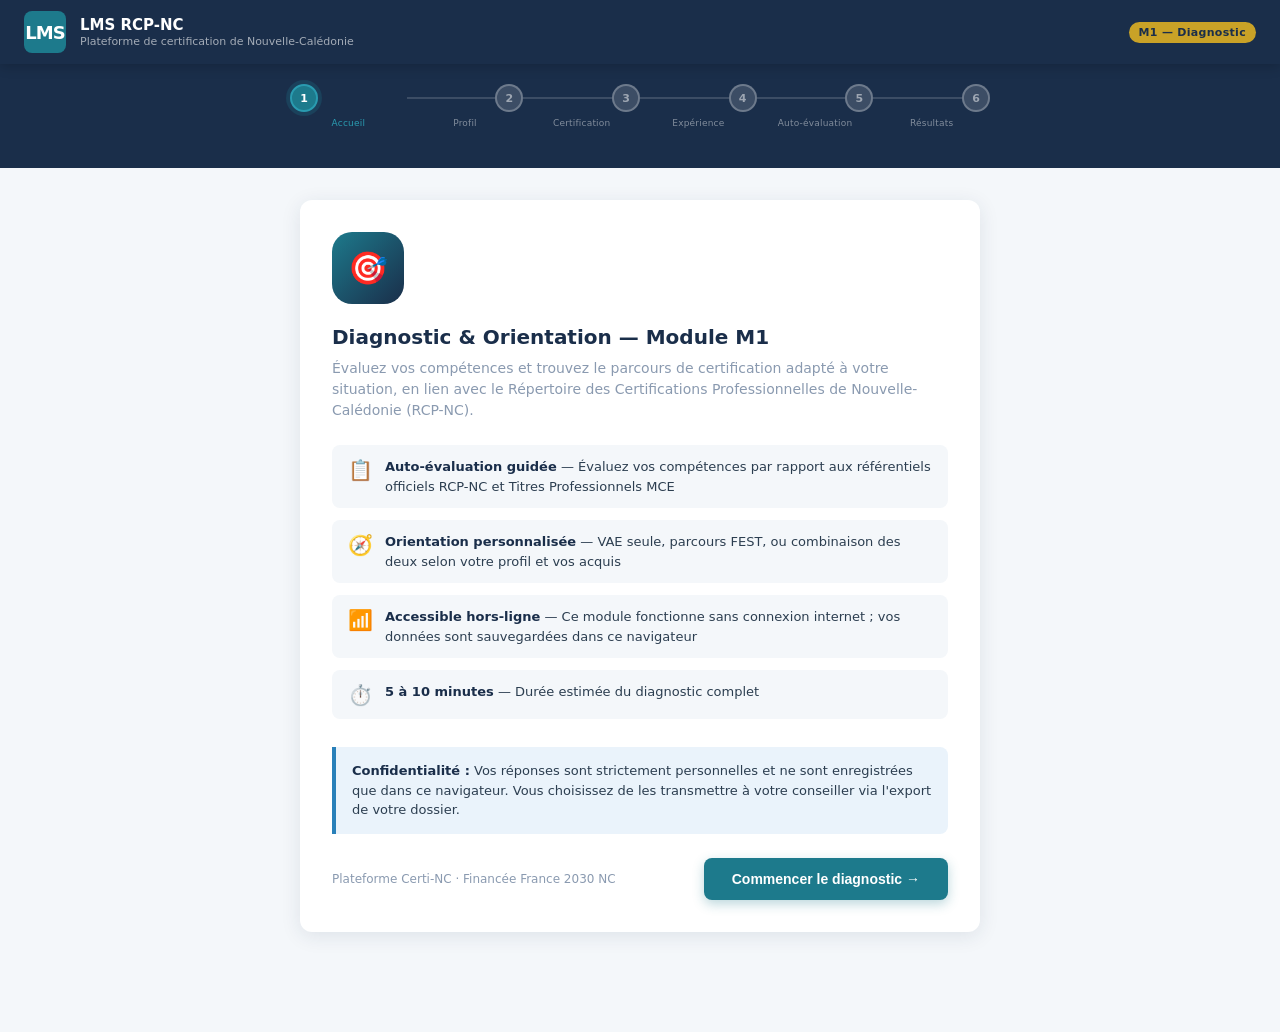
==== index.html @ 5c0658bb "Add files via upload Bug B - type=button sur les boutons M1" ====
<!DOCTYPE html>
<!-- saved from url=(0229)file:///C:/Users/jerom/AppData/Roaming/Claude/local-agent-mode-sessions/28ec8b3c-8f8f-46fb-b8c1-048db31ef152/f8bfb52e-2fdc-4e45-bd0d-7af42e596eea/local_e8230ae3-e99e-4850-82b2-34731acb8d1a/outputs/LMS-M1-Diagnostic-Prototype.html -->
<html lang="fr"><head><meta http-equiv="Content-Type" content="text/html; charset=UTF-8">

<meta name="viewport" content="width=device-width, initial-scale=1.0">
<title>LMS RCP-NC — Module M1 · Diagnostic &amp; Orientation</title>
<style>
  :root {
    --navy: #1a2e4a;
    --teal: #1d7a8c;
    --teal-light: #2a9bb0;
    --gold: #c9a227;
    --gold-light: #e8c55a;
    --bg: #f4f7fa;
    --white: #ffffff;
    --gray-light: #e8edf2;
    --gray: #8a9ab0;
    --text: #2c3e50;
    --success: #27ae60;
    --warning: #f39c12;
    --danger: #e74c3c;
    --info: #2980b9;
    --radius: 12px;
    --shadow: 0 4px 20px rgba(26,46,74,0.10);
    --shadow-sm: 0 2px 8px rgba(26,46,74,0.07);
  }
  * { box-sizing: border-box; margin: 0; padding: 0; }
  body {
    font-family: 'Segoe UI', system-ui, -apple-system, sans-serif;
    background: var(--bg);
    color: var(--text);
    min-height: 100vh;
  }
  /* HEADER */
  header {
    background: var(--navy);
    color: var(--white);
    padding: 0 24px;
    display: flex;
    align-items: center;
    justify-content: space-between;
    height: 64px;
    box-shadow: 0 2px 12px rgba(0,0,0,0.2);
    position: sticky;
    top: 0;
    z-index: 100;
  }
  .header-brand { display: flex; align-items: center; gap: 14px; }
  .header-logo {
    width: 42px; height: 42px;
    background: var(--teal);
    border-radius: 8px;
    display: flex; align-items: center; justify-content: center;
    font-weight: 800; font-size: 18px; color: white;
    letter-spacing: -1px;
  }
  .header-title { font-size: 15px; font-weight: 600; line-height: 1.3; }
  .header-subtitle { font-size: 11px; color: rgba(255,255,255,0.6); font-weight: 400; }
  .header-badge {
    background: var(--gold);
    color: var(--navy);
    font-size: 11px; font-weight: 700;
    padding: 4px 10px; border-radius: 20px;
    letter-spacing: 0.3px;
  }

  /* PROGRESS BAR */
  .progress-bar-wrap {
    background: var(--navy);
    padding: 0 24px 16px;
  }
  .progress-steps {
    display: flex; align-items: center; gap: 0;
    max-width: 700px; margin: 0 auto;
  }
  .step-item {
    display: flex; align-items: center; flex: 1;
    position: relative;
  }
  .step-dot {
    width: 28px; height: 28px; border-radius: 50%;
    background: rgba(255,255,255,0.15);
    border: 2px solid rgba(255,255,255,0.25);
    display: flex; align-items: center; justify-content: center;
    font-size: 11px; font-weight: 700; color: rgba(255,255,255,0.5);
    flex-shrink: 0; z-index: 1; transition: all 0.3s;
  }
  .step-dot.active {
    background: var(--teal); border-color: var(--teal-light);
    color: white; box-shadow: 0 0 0 4px rgba(29,122,140,0.25);
  }
  .step-dot.done {
    background: var(--success); border-color: var(--success);
    color: white;
  }
  .step-line {
    flex: 1; height: 2px;
    background: rgba(255,255,255,0.15);
    transition: background 0.3s;
  }
  .step-line.done { background: var(--success); }
  .step-label {
    font-size: 9px; color: rgba(255,255,255,0.45);
    position: absolute; top: 34px; left: 50%;
    transform: translateX(-50%); white-space: nowrap;
    font-weight: 500; letter-spacing: 0.2px;
  }
  .step-label.active { color: var(--teal-light); }
  .step-label.done { color: rgba(255,255,255,0.7); }

  /* MAIN CONTENT */
  .main { max-width: 720px; margin: 0 auto; padding: 32px 20px 80px; }

  /* CARDS */
  .card {
    background: var(--white);
    border-radius: var(--radius);
    box-shadow: var(--shadow);
    padding: 32px;
    margin-bottom: 20px;
    animation: fadeIn 0.3s ease;
  }
  @keyframes fadeIn { from { opacity:0; transform: translateY(8px); } to { opacity:1; transform: none; } }
  .card-title {
    font-size: 20px; font-weight: 700; color: var(--navy);
    margin-bottom: 8px; line-height: 1.3;
  }
  .card-subtitle {
    font-size: 14px; color: var(--gray); margin-bottom: 24px; line-height: 1.5;
  }
  .section-divider {
    height: 1px; background: var(--gray-light);
    margin: 20px 0;
  }

  /* INTRO SCREEN */
  .intro-icon {
    width: 72px; height: 72px;
    background: linear-gradient(135deg, var(--teal), var(--navy));
    border-radius: 20px;
    display: flex; align-items: center; justify-content: center;
    font-size: 32px; margin-bottom: 20px;
  }
  .feature-list { list-style: none; display: flex; flex-direction: column; gap: 12px; margin-bottom: 28px; }
  .feature-item {
    display: flex; align-items: flex-start; gap: 12px;
    background: var(--bg);
    padding: 12px 16px; border-radius: 8px;
  }
  .feature-icon { font-size: 20px; flex-shrink: 0; margin-top: 1px; }
  .feature-text { font-size: 13px; line-height: 1.5; color: var(--text); }
  .feature-text strong { color: var(--navy); font-weight: 600; }

  /* PROFILE SELECTION */
  .profile-grid { display: grid; grid-template-columns: 1fr 1fr; gap: 14px; margin-bottom: 24px; }
  .profile-card {
    border: 2px solid var(--gray-light);
    border-radius: 10px; padding: 18px;
    cursor: pointer; transition: all 0.2s;
    text-align: center;
  }
  .profile-card:hover { border-color: var(--teal-light); background: #f0f8fa; }
  .profile-card.selected { border-color: var(--teal); background: #e8f5f8; }
  .profile-emoji { font-size: 28px; margin-bottom: 8px; }
  .profile-label { font-size: 13px; font-weight: 600; color: var(--navy); margin-bottom: 4px; }
  .profile-desc { font-size: 11px; color: var(--gray); line-height: 1.4; }

  /* CERTIFICATION SEARCH */
  .search-input-wrap { position: relative; margin-bottom: 16px; }
  .search-input {
    width: 100%; padding: 13px 44px 13px 16px;
    border: 2px solid var(--gray-light); border-radius: 8px;
    font-size: 14px; color: var(--text); outline: none;
    transition: border-color 0.2s;
  }
  .search-input:focus { border-color: var(--teal); }
  .search-icon {
    position: absolute; right: 14px; top: 50%;
    transform: translateY(-50%); color: var(--gray); font-size: 18px;
    pointer-events: none;
  }
  .filter-row { display: flex; gap: 8px; flex-wrap: wrap; margin-bottom: 16px; }
  .filter-chip {
    padding: 6px 12px; border-radius: 20px; font-size: 12px; font-weight: 500;
    cursor: pointer; transition: all 0.2s;
    border: 1px solid var(--gray-light); background: var(--white); color: var(--text);
  }
  .filter-chip:hover { background: var(--gray-light); }
  .filter-chip.active { background: var(--navy); color: white; border-color: var(--navy); }
  .cert-list-container { max-height: 360px; overflow-y: auto; border: 1px solid var(--gray-light); border-radius: 8px; }
  .cert-item {
    padding: 12px 16px; cursor: pointer;
    border-bottom: 1px solid var(--gray-light);
    transition: background 0.15s; display: flex; align-items: center; gap: 12px;
  }
  .cert-item:last-child { border-bottom: none; }
  .cert-item:hover { background: #f0f8fa; }
  .cert-item.selected { background: #e0f3f7; }
  .cert-badge {
    display: inline-flex; align-items: center; justify-content: center;
    width: 24px; height: 24px; border-radius: 6px;
    font-size: 10px; font-weight: 700; flex-shrink: 0;
  }
  .cert-badge.nc { background: #fde8cc; color: #c47a1a; }
  .cert-badge.etat { background: #ddf0e8; color: #1a7a4a; }
  .cert-badge.tp { background: #e0eeff; color: #1a4a9a; }
  .cert-badge.cqp { background: #f0e0ff; color: #6a1a9a; }
  .cert-info { flex: 1; min-width: 0; }
  .cert-name { font-size: 13px; font-weight: 600; color: var(--navy); line-height: 1.3; }
  .cert-meta { font-size: 11px; color: var(--gray); margin-top: 2px; }
  .cert-level {
    display: inline-block; padding: 2px 7px; border-radius: 4px;
    font-size: 10px; font-weight: 700; background: var(--gray-light); color: var(--gray);
    margin-left: 8px;
  }
  .no-results { text-align: center; padding: 32px; color: var(--gray); font-size: 14px; }

  /* EXPERIENCE FORM */
  .form-group { margin-bottom: 20px; }
  .form-label { font-size: 13px; font-weight: 600; color: var(--navy); margin-bottom: 8px; display: block; }
  .form-sublabel { font-size: 12px; color: var(--gray); margin-bottom: 10px; display: block; }
  .slider-wrap { display: flex; align-items: center; gap: 16px; }
  .experience-slider {
    flex: 1; -webkit-appearance: none; height: 6px;
    border-radius: 3px; background: var(--gray-light); outline: none;
  }
  .experience-slider::-webkit-slider-thumb {
    -webkit-appearance: none; width: 22px; height: 22px;
    border-radius: 50%; background: var(--teal);
    cursor: pointer; box-shadow: 0 2px 6px rgba(29,122,140,0.4);
  }
  .slider-value {
    min-width: 50px; text-align: center;
    font-size: 18px; font-weight: 700; color: var(--teal);
  }
  .radio-group { display: flex; flex-direction: column; gap: 10px; }
  .radio-option {
    display: flex; align-items: center; gap: 12px;
    padding: 12px 16px; border-radius: 8px;
    border: 2px solid var(--gray-light); cursor: pointer;
    transition: all 0.2s;
  }
  .radio-option:hover { border-color: var(--teal-light); background: #f0f8fa; }
  .radio-option.selected { border-color: var(--teal); background: #e8f5f8; }
  .radio-input { display: none; }
  .radio-dot {
    width: 18px; height: 18px; border-radius: 50%;
    border: 2px solid var(--gray-light); flex-shrink: 0;
    display: flex; align-items: center; justify-content: center;
    transition: all 0.2s;
  }
  .radio-option.selected .radio-dot {
    border-color: var(--teal); background: var(--teal);
  }
  .radio-option.selected .radio-dot::after {
    content: ''; width: 6px; height: 6px;
    background: white; border-radius: 50%;
  }
  .radio-text { font-size: 13px; color: var(--text); }

  /* CPU ASSESSMENT */
  .cpu-header {
    background: linear-gradient(135deg, var(--navy), #2a4070);
    color: white; padding: 16px 20px; border-radius: 10px;
    margin-bottom: 20px;
  }
  .cpu-header-title { font-size: 16px; font-weight: 700; margin-bottom: 4px; }
  .cpu-header-desc { font-size: 12px; opacity: 0.75; }
  .cpu-block {
    border: 1px solid var(--gray-light); border-radius: 10px;
    margin-bottom: 16px; overflow: hidden;
  }
  .cpu-block-title {
    background: var(--bg); padding: 14px 18px;
    font-size: 14px; font-weight: 700; color: var(--navy);
    border-bottom: 1px solid var(--gray-light);
    display: flex; align-items: center; gap: 10px;
  }
  .cpu-num {
    background: var(--teal); color: white;
    width: 24px; height: 24px; border-radius: 6px;
    display: flex; align-items: center; justify-content: center;
    font-size: 11px; font-weight: 800; flex-shrink: 0;
  }
  .activity-item {
    padding: 16px 18px;
    border-bottom: 1px solid var(--gray-light);
  }
  .activity-item:last-child { border-bottom: none; }
  .activity-name { font-size: 13px; font-weight: 600; color: var(--text); margin-bottom: 10px; }
  .activity-desc { font-size: 12px; color: var(--gray); margin-bottom: 12px; line-height: 1.4; }
  .mastery-scale { display: flex; gap: 8px; }
  .mastery-btn {
    flex: 1; padding: 8px 4px; border-radius: 8px; border: 2px solid;
    cursor: pointer; font-size: 11px; font-weight: 600;
    text-align: center; transition: all 0.2s; line-height: 1.3;
  }
  .mastery-btn.mastered {
    border-color: var(--gray-light); background: transparent; color: var(--gray);
  }
  .mastery-btn.mastered:hover, .mastery-btn.mastered.active {
    border-color: var(--success); background: #eafaf1; color: var(--success);
  }
  .mastery-btn.partial {
    border-color: var(--gray-light); background: transparent; color: var(--gray);
  }
  .mastery-btn.partial:hover, .mastery-btn.partial.active {
    border-color: var(--warning); background: #fef9ec; color: var(--warning);
  }
  .mastery-btn.not-mastered {
    border-color: var(--gray-light); background: transparent; color: var(--gray);
  }
  .mastery-btn.not-mastered:hover, .mastery-btn.not-mastered.active {
    border-color: var(--danger); background: #fdedec; color: var(--danger);
  }
  .assessment-progress {
    background: var(--gray-light); height: 6px; border-radius: 3px;
    margin: 16px 0 8px; overflow: hidden;
  }
  .assessment-progress-bar {
    height: 100%; background: var(--teal);
    border-radius: 3px; transition: width 0.4s ease;
  }
  .assessment-progress-label { font-size: 11px; color: var(--gray); text-align: right; margin-bottom: 16px; }

  /* SKILLS — grain compétences */
  .skill-list { padding: 0 18px 14px 18px; background: #f8fafd; }
  .skill-item { margin-bottom: 12px; padding-top: 10px; border-top: 1px dashed var(--gray-light); }
  .skill-item:first-child { border-top: none; }
  .skill-name { font-size: 12px; font-weight: 600; color: var(--text); margin-bottom: 7px; padding-left: 16px; position: relative; line-height: 1.4; }
  .skill-name::before { content: '▸'; position: absolute; left: 0; color: var(--teal); font-size: 11px; }
  .skill-scale { display: flex; gap: 6px; }
  .skill-btn { flex: 1; padding: 6px 4px; border-radius: 6px; border: 1.5px solid; cursor: pointer; font-size: 10px; font-weight: 600; text-align: center; transition: all 0.2s; line-height: 1.3; background: transparent; }
  .skill-btn.sk-mastered { border-color: var(--gray-light); color: var(--gray); }
  .skill-btn.sk-mastered:hover, .skill-btn.sk-mastered.active { border-color: var(--success); background: #eafaf1; color: var(--success); }
  .skill-btn.sk-partial { border-color: var(--gray-light); color: var(--gray); }
  .skill-btn.sk-partial:hover, .skill-btn.sk-partial.active { border-color: var(--warning); background: #fef9ec; color: var(--warning); }
  .skill-btn.sk-not { border-color: var(--gray-light); color: var(--gray); }
  .skill-btn.sk-not:hover, .skill-btn.sk-not.active { border-color: var(--danger); background: #fdedec; color: var(--danger); }
  .activity-skills-header { font-size: 11px; color: var(--teal); font-weight: 700; margin: 8px 0 6px; text-transform: uppercase; letter-spacing: 0.4px; }
  .source-bar { padding: 8px 18px 10px; display: flex; align-items: center; justify-content: space-between; background: #f0f4f8; border-top: 1px solid var(--gray-light); border-radius: 0 0 10px 10px; }
  .source-link { display: inline-flex; align-items: center; gap: 5px; font-size: 11px; color: var(--teal); text-decoration: none; font-weight: 600; }
  .source-link:hover { text-decoration: underline; }
  .ref-badge { display: inline-flex; align-items: center; gap: 4px; font-size: 10px; padding: 2px 8px; border-radius: 10px; font-weight: 700; }
  .ref-badge.complete { background: #eafaf1; color: #1e8449; border: 1px solid #1e8449; }
  .ref-badge.pending { background: #f4f6f7; color: var(--gray); border: 1px solid var(--gray-light); }


  /* RESULTS */
  .result-hero {
    text-align: center; padding: 32px 16px 24px;
    background: linear-gradient(135deg, var(--navy) 0%, #2a4070 100%);
    border-radius: 14px; color: white; margin-bottom: 24px;
  }
  .result-emoji { font-size: 52px; margin-bottom: 12px; }
  .result-title { font-size: 22px; font-weight: 800; margin-bottom: 8px; }
  .result-subtitle { font-size: 14px; opacity: 0.8; line-height: 1.5; }
  .score-ring-wrap { display: flex; justify-content: center; gap: 24px; margin-top: 20px; }
  .score-ring {
    text-align: center;
    background: rgba(255,255,255,0.12);
    border-radius: 12px; padding: 14px 20px;
    min-width: 80px;
  }
  .score-value { font-size: 28px; font-weight: 800; line-height: 1; }
  .score-label { font-size: 10px; opacity: 0.7; margin-top: 4px; }
  .orientation-card {
    border-radius: 12px; padding: 20px 22px;
    margin-bottom: 16px; display: flex; align-items: flex-start; gap: 16px;
    border: 2px solid;
  }
  .orientation-card.vae { border-color: #27ae60; background: #eafaf1; }
  .orientation-card.hybride { border-color: #8e44ad; background: #f5eef8; }
  .orientation-card.complement { border-color: #16a085; background: #e8f8f5; }
  .orientation-card.info-card { border-color: var(--gold); background: #fef9ec; }
  .orientation-card.spot { border-color: #e67e22; background: #fdf2e9; }
  .orientation-card.spot .orientation-label { color: #d35400; }
  .orientation-card.conseil { border-color: #2980b9; background: #eaf3fb; }
  .orientation-card.conseil .orientation-label { color: #1f5f8b; }

  /* CONTINUUM PATHWAY */
  .continuum-wrap { margin: 24px 0; }
  .continuum-title { font-size: 15px; font-weight: 700; color: var(--navy); margin-bottom: 16px; }
  .continuum-steps { display: flex; align-items: stretch; gap: 0; overflow-x: auto; }
  .continuum-item {
    flex: 1; min-width: 110px;
    display: flex; flex-direction: column; align-items: center; position: relative;
  }
  .continuum-item::after {
    content: '→'; position: absolute; right: -10px; top: 30px;
    font-size: 16px; color: var(--gray); z-index: 1;
  }
  .continuum-item:last-child::after { display: none; }
  .continuum-box {
    width: 100%; padding: 12px 8px; border-radius: 10px; text-align: center;
    border: 2px solid; transition: all 0.3s; cursor: default;
    display: flex; flex-direction: column; align-items: center; gap: 4px;
    margin: 0 6px;
  }
  .continuum-box.d1 { border-color: #e67e22; background: #fdf2e9; }
  .continuum-box.d2 { border-color: #2980b9; background: #eaf3fb; }
  .continuum-box.d3 { border-color: #8e44ad; background: #f5eef8; }
  .continuum-box.d4 { border-color: #27ae60; background: #eafaf1; }
  .continuum-box.active-step { box-shadow: 0 0 0 3px rgba(26,46,74,0.15), 0 4px 16px rgba(0,0,0,0.12); transform: scale(1.04); }
  .continuum-code { font-size: 10px; font-weight: 800; letter-spacing: 0.5px; opacity: 0.7; }
  .continuum-name { font-size: 12px; font-weight: 700; color: var(--navy); line-height: 1.2; }
  .continuum-desc { font-size: 10px; color: var(--gray); line-height: 1.3; }
  .continuum-badge {
    display: inline-block; padding: 2px 8px; border-radius: 10px;
    font-size: 9px; font-weight: 700; margin-top: 4px;
    background: var(--navy); color: white; letter-spacing: 0.2px;
  }
  .continuum-badge.current { background: var(--gold); color: var(--navy); }
  .orientation-icon { font-size: 28px; flex-shrink: 0; }
  .orientation-label { font-size: 12px; font-weight: 700; text-transform: uppercase; letter-spacing: 0.5px; margin-bottom: 4px; }
  .orientation-card.vae .orientation-label { color: #1e8449; }
  .orientation-card.hybride .orientation-label { color: #7d3c98; }
  .orientation-card.complement .orientation-label { color: #117a65; }
  .orientation-card.info-card .orientation-label { color: #c47a1a; }
  .orientation-title { font-size: 16px; font-weight: 700; color: var(--navy); margin-bottom: 6px; }
  .orientation-desc { font-size: 13px; color: var(--text); line-height: 1.5; }
  .next-steps { margin-top: 24px; }
  .next-steps-title { font-size: 15px; font-weight: 700; color: var(--navy); margin-bottom: 14px; }
  .step-card {
    display: flex; align-items: flex-start; gap: 14px;
    padding: 14px 16px; border-radius: 10px;
    background: var(--bg); margin-bottom: 10px;
    border-left: 4px solid var(--teal);
  }
  .step-num {
    width: 26px; height: 26px; border-radius: 50%;
    background: var(--teal); color: white;
    display: flex; align-items: center; justify-content: center;
    font-size: 12px; font-weight: 700; flex-shrink: 0;
  }
  .step-text { font-size: 13px; line-height: 1.5; }
  .step-text strong { color: var(--navy); font-weight: 600; }
  .cpu-summary { margin-top: 20px; }
  .cpu-summary-item {
    display: flex; align-items: center; gap: 12px;
    padding: 10px 14px; border-radius: 8px;
    background: var(--bg); margin-bottom: 8px;
  }
  .cpu-status-dot {
    width: 12px; height: 12px; border-radius: 50%; flex-shrink: 0;
  }
  .cpu-status-dot.green { background: var(--success); }
  .cpu-status-dot.orange { background: var(--warning); }
  .cpu-status-dot.red { background: var(--danger); }
  .cpu-summary-name { font-size: 13px; flex: 1; }
  .cpu-summary-score { font-size: 12px; font-weight: 700; }
  .cpu-summary-score.green { color: var(--success); }
  .cpu-summary-score.orange { color: var(--warning); }
  .cpu-summary-score.red { color: var(--danger); }

  /* BUTTONS */
  .btn {
    display: inline-flex; align-items: center; justify-content: center; gap: 8px;
    padding: 13px 28px; border-radius: 8px; font-size: 14px; font-weight: 600;
    cursor: pointer; border: none; transition: all 0.2s; text-decoration: none;
  }
  .btn-primary {
    background: var(--teal); color: white;
    box-shadow: 0 4px 12px rgba(29,122,140,0.3);
  }
  .btn-primary:hover { background: #168198; transform: translateY(-1px); }
  .btn-secondary {
    background: transparent; color: var(--teal);
    border: 2px solid var(--teal);
  }
  .btn-secondary:hover { background: #f0f8fa; }
  .btn-navy { background: var(--navy); color: white; }
  .btn-navy:hover { background: #243d5c; }
  .btn-gray { background: var(--gray-light); color: var(--text); }
  .btn-gray:hover { background: #d8e2ea; }
  .btn:disabled { opacity: 0.5; cursor: not-allowed; transform: none !important; }
  .btn-row { display: flex; justify-content: space-between; align-items: center; gap: 12px; margin-top: 24px; flex-wrap: wrap; }
  .btn-row .btn-primary { margin-left: auto; }

  /* INFO BOX */
  .info-box {
    background: #eaf3fb; border-left: 4px solid var(--info);
    padding: 14px 16px; border-radius: 0 8px 8px 0;
    font-size: 13px; color: var(--text); line-height: 1.5;
    margin-bottom: 20px;
  }
  .info-box strong { color: var(--navy); }
  .warning-box {
    background: #fef9ec; border-left: 4px solid var(--gold);
    padding: 14px 16px; border-radius: 0 8px 8px 0;
    font-size: 13px; line-height: 1.5; margin-bottom: 20px;
  }

  /* PLACEHOLDER */
  .placeholder-box {
    text-align: center; padding: 40px 24px;
    background: var(--bg); border-radius: 10px;
    border: 2px dashed var(--gray-light);
  }
  .placeholder-icon { font-size: 40px; margin-bottom: 12px; }
  .placeholder-title { font-size: 16px; font-weight: 700; color: var(--navy); margin-bottom: 8px; }
  .placeholder-desc { font-size: 13px; color: var(--gray); line-height: 1.5; }

  /* FOOTER */
  .footer-brand {
    text-align: center; padding: 20px;
    font-size: 11px; color: var(--gray);
    border-top: 1px solid var(--gray-light);
  }
  .footer-brand strong { color: var(--teal); }

  /* UTILS */
  .text-center { text-align: center; }
  .mt-16 { margin-top: 16px; }
  .mb-0 { margin-bottom: 0; }
  .hidden { display: none !important; }
  .tag {
    display: inline-block; padding: 3px 9px;
    border-radius: 4px; font-size: 11px; font-weight: 600;
  }
  .tag-teal { background: #e0f5f8; color: var(--teal); }
  .tag-navy { background: var(--gray-light); color: var(--navy); }
  .tag-gold { background: #fef3d0; color: #a07c1a; }
  .selected-cert-banner {
    background: linear-gradient(135deg, #e0f5f8, #d0edf5);
    border: 1px solid var(--teal-light);
    border-radius: 10px; padding: 14px 18px;
    display: flex; align-items: center; gap: 12px;
    margin-bottom: 20px;
  }
  .selected-cert-banner .cert-icon { font-size: 24px; }
  .selected-cert-banner .cert-name { font-size: 14px; font-weight: 700; color: var(--navy); }
  .selected-cert-banner .cert-detail { font-size: 12px; color: var(--teal); }
</style>
</head>
<body>

<!-- HEADER -->
<header>
  <div class="header-brand">
    <div class="header-logo">LMS</div>
    <div>
      <div class="header-title">LMS RCP-NC</div>
      <div class="header-subtitle">Plateforme de certification de Nouvelle-Calédonie</div>
    </div>
  </div>
  <span class="header-badge">M1 — Diagnostic</span>
</header>

<!-- PROGRESS BAR -->
<div class="progress-bar-wrap">
  <div class="progress-steps" id="progressSteps" style="padding-top:20px; padding-bottom:40px;"><div class="step-item">
      <div class="step-dot active">
        1
      </div>
      <span class="step-label active">Accueil</span>
    </div><div class="step-item"><div class="step-line "></div>
      <div class="step-dot ">
        2
      </div>
      <span class="step-label ">Profil</span>
    </div><div class="step-item"><div class="step-line "></div>
      <div class="step-dot ">
        3
      </div>
      <span class="step-label ">Certification</span>
    </div><div class="step-item"><div class="step-line "></div>
      <div class="step-dot ">
        4
      </div>
      <span class="step-label ">Expérience</span>
    </div><div class="step-item"><div class="step-line "></div>
      <div class="step-dot ">
        5
      </div>
      <span class="step-label ">Auto-évaluation</span>
    </div><div class="step-item"><div class="step-line "></div>
      <div class="step-dot ">
        6
      </div>
      <span class="step-label ">Résultats</span>
    </div></div>
</div>

<!-- MAIN -->
<div class="main" id="mainContent">
  <div class="card">
    <div class="intro-icon">🎯</div>
    <div class="card-title">Diagnostic &amp; Orientation — Module M1</div>
    <div class="card-subtitle">Évaluez vos compétences et trouvez le parcours de certification adapté à votre situation, en lien avec le Répertoire des Certifications Professionnelles de Nouvelle-Calédonie (RCP-NC).</div>
    <ul class="feature-list">
      <li class="feature-item">
        <span class="feature-icon">📋</span>
        <div class="feature-text"><strong>Auto-évaluation guidée</strong> — Évaluez vos compétences par rapport aux référentiels officiels RCP-NC et Titres Professionnels MCE</div>
      </li>
      <li class="feature-item">
        <span class="feature-icon">🧭</span>
        <div class="feature-text"><strong>Orientation personnalisée</strong> — VAE seule, parcours FEST, ou combinaison des deux selon votre profil et vos acquis</div>
      </li>
      <li class="feature-item">
        <span class="feature-icon">📶</span>
        <div class="feature-text"><strong>Accessible hors-ligne</strong> — Ce module fonctionne sans connexion internet ; vos données sont sauvegardées dans ce navigateur</div>
      </li>
      <li class="feature-item">
        <span class="feature-icon">⏱️</span>
        <div class="feature-text"><strong>5 à 10 minutes</strong> — Durée estimée du diagnostic complet</div>
      </li>
    </ul>
    <div class="info-box">
      <strong>Confidentialité :</strong> Vos réponses sont strictement personnelles et ne sont enregistrées que dans ce navigateur. Vous choisissez de les transmettre à votre conseiller via l'export de votre dossier.
    </div>
    <div class="btn-row">
      <span style="font-size:12px; color: var(--gray);">Plateforme Certi-NC · Financée France 2030 NC</span>
      <button type="button" class="btn btn-primary" onclick="goNext()">Commencer le diagnostic →</button>
    </div>
  </div></div>

<script src="../../shared/data/enums.js"></script>
<script>
// ============================================================
// DATA
// ============================================================
const EN_NC_MAP = {
  "Agriculture": { renvoi: "DAFE", suggestions: [] },
  "Transport Logistique": { renvoi: null, dam_ids: ["etat-16", "etat-17", "etat-18", "etat-19", "etat-20", "etat-21", "etat-22", "etat-23", "etat-24", "etat-25", "etat-26", "etat-27", "etat-28", "etat-29", "etat-30", "etat-31", "etat-32", "etat-33", "etat-36", "etat-37", "etat-38", "etat-39", "etat-40", "etat-41", "etat-42", "etat-43", "etat-44", "etat-45", "etat-46", "etat-47", "etat-48", "etat-49"], suggestions: [{"intitule": "Matelot de pêche", "niveau": 3, "type": "NC", "id": "nc-01"}, {"intitule": "Conducteur de transport en commun de personnes (version 2019)", "niveau": 3, "type": "NC", "id": "nc-46"}, {"intitule": "Capitaine de navire ≤ 10 m (options pêche côtière ou transport passagers)", "niveau": 4, "type": "NC", "id": "nc-47"}, {"intitule": "Conducteur de transport routier de marchandises", "niveau": 4, "type": "NC", "id": "nc-48"}, {"intitule": "TP Technicien en logistique d'entreposage", "niveau": 4, "type": "TP", "id": "tp-12"}] },
  "BTP": { renvoi: null, suggestions: [{"intitule": "Installateur en sanitaire et énergies renouvelables", "niveau": 3, "type": "NC", "id": "nc-04"}, {"intitule": "Poseur en systèmes photovoltaïques", "niveau": 3, "type": "NC", "id": "nc-05"}, {"intitule": "TP Charpentier bois", "niveau": 3, "type": "TP", "id": "tp-02"}, {"intitule": "TP Agent de maintenance du bâtiment", "niveau": 3, "type": "TP", "id": "tp-03"}, {"intitule": "TP Menuisier aluminium", "niveau": 3, "type": "TP", "id": "tp-06"}, {"intitule": "TP Métallier", "niveau": 3, "type": "TP", "id": "tp-08"}] },
  "Num\u00e9rique": { renvoi: null, suggestions: [{"intitule": "Médiateur numérique", "niveau": 4, "type": "NC", "id": "nc-03"}, {"intitule": "TP Concepteur designer UI et webdesign", "niveau": 6, "type": "TP", "id": "tp-01"}, {"intitule": "TP Technicien d'assistance en informatique", "niveau": 4, "type": "TP", "id": "tp-17"}, {"intitule": "TP Développeur web et web mobile", "niveau": 5, "type": "TP", "id": "tp-21"}, {"intitule": "TP Technicien supérieur systèmes et réseaux", "niveau": 5, "type": "TP", "id": "tp-22"}, {"intitule": "TP Technicien supérieur en automatique et informatique industrielle", "niveau": 5, "type": "TP", "id": "tp-26"}] },
  "Restauration": { renvoi: null, suggestions: [{"intitule": "TP Commis de cuisine", "niveau": 3, "type": "TP", "id": "tp-09"}, {"intitule": "TP Serveur en restauration", "niveau": 3, "type": "TP", "id": "tp-10"}, {"intitule": "Guide de randonnée palmée subaquatique", "niveau": 3, "type": "NC", "id": "nc-06"}, {"intitule": "Accompagnateur de canyonisme", "niveau": 3, "type": "NC", "id": "nc-07"}, {"intitule": "Accompagnateur initiateur vélo", "niveau": 3, "type": "NC", "id": "nc-08"}, {"intitule": "Moniteur de canoë kayak, Va'a et disciplines associées", "niveau": 3, "type": "NC", "id": "nc-09"}, {"intitule": "Moniteur d'arts martiaux option Judo-Jujitsu, Karaté ou Aïkido", "niveau": 3, "type": "NC", "id": "nc-10"}, {"intitule": "Accompagnateur de sortie équestre", "niveau": 3, "type": "NC", "id": "nc-11"}, {"intitule": "Accompagnateur de sortie pédestre", "niveau": 3, "type": "NC", "id": "nc-12"}, {"intitule": "Animateur tout public", "niveau": 3, "type": "NC", "id": "nc-13"}, {"intitule": "Intervenant artistique et culturel", "niveau": 4, "type": "NC", "id": "nc-14"}, {"intitule": "Guide de randonnée équestre", "niveau": 4, "type": "NC", "id": "nc-15"}, {"intitule": "Guide de randonnée pédestre", "niveau": 4, "type": "NC", "id": "nc-16"}, {"intitule": "Exploitant de petite structure touristique", "niveau": 4, "type": "NC", "id": "nc-17"}, {"intitule": "TP Réceptionniste en hôtellerie", "niveau": 4, "type": "TP", "id": "tp-18"}] },
  "Sant\u00e9": { renvoi: null, suggestions: [{"intitule": "Aide-soignant (version 2019)", "niveau": 3, "type": "NC", "id": "nc-24"}, {"intitule": "Auxiliaire de puériculture", "niveau": 3, "type": "NC", "id": "nc-25"}, {"intitule": "Ambulancier (version 2024)", "niveau": 3, "type": "NC", "id": "nc-26"}, {"intitule": "Assistante dentaire (version 2022)", "niveau": 4, "type": "NC", "id": "nc-27"}] },
  "Commerce Vente": { renvoi: null, suggestions: [{"intitule": "TP Employé de commerce en magasin", "niveau": 3, "type": "TP", "id": "tp-04"}, {"intitule": "TP Conseiller de vente", "niveau": 4, "type": "TP", "id": "tp-16"}, {"intitule": "Agent de traitement de valeurs", "niveau": 3, "type": "NC", "id": "nc-42"}, {"intitule": "Encadrant d'équipe", "niveau": 4, "type": "NC", "id": "nc-43"}, {"intitule": "Assistant médico-socio-administratif", "niveau": 4, "type": "NC", "id": "nc-44"}, {"intitule": "Manager de proximité dans le secteur public", "niveau": 5, "type": "NC", "id": "nc-45"}, {"intitule": "TP Responsable de petite et moyenne structure", "niveau": 5, "type": "TP", "id": "tp-23"}] },
  "Industrie Mines": { renvoi: null, suggestions: [{"intitule": "Opérateur sur chargeuse et bouteur dans une exploitation minière (OCBEM)", "niveau": 3, "type": "NC", "id": "nc-18"}, {"intitule": "Opérateur sur pelle hydraulique dans une exploitation minière (OPHEM)", "niveau": 3, "type": "NC", "id": "nc-19"}, {"intitule": "Opérateur sur tombereau dans une exploitation minière (OTEM)", "niveau": 3, "type": "NC", "id": "nc-20"}, {"intitule": "Opérateur sur camion de roulage de descente de mine (OCRDM)", "niveau": 3, "type": "NC", "id": "nc-21"}, {"intitule": "TP Électromécanicien en maintenance industrielle", "niveau": 3, "type": "TP", "id": "tp-11"}, {"intitule": "TP Technicien de maintenance industrielle", "niveau": 4, "type": "TP", "id": "tp-14"}, {"intitule": "TP Technicien supérieur en production industrielle", "niveau": 5, "type": "TP", "id": "tp-24"}, {"intitule": "Agent de maintenance des automates bancaires", "niveau": 3, "type": "NC", "id": "nc-22"}, {"intitule": "TP Conducteur d'installations et de machines automatisées", "niveau": 3, "type": "TP", "id": "tp-05"}, {"intitule": "TP Mécanicien de maintenance automobile", "niveau": 3, "type": "TP", "id": "tp-07"}, {"intitule": "TP Technicien en chaudronnerie", "niveau": 4, "type": "TP", "id": "tp-13"}, {"intitule": "TP Technicien de maintenance d'engins et matériels de chantier", "niveau": 4, "type": "TP", "id": "tp-19"}] },
  "Installation Maintenance": { renvoi: null, suggestions: [{"intitule": "Agent de maintenance des automates bancaires", "niveau": 3, "type": "NC", "id": "nc-22"}, {"intitule": "TP Conducteur d'installations et de machines automatisées", "niveau": 3, "type": "TP", "id": "tp-05"}, {"intitule": "TP Mécanicien de maintenance automobile", "niveau": 3, "type": "TP", "id": "tp-07"}, {"intitule": "TP Technicien en chaudronnerie", "niveau": 4, "type": "TP", "id": "tp-13"}, {"intitule": "TP Technicien de maintenance d'engins et matériels de chantier", "niveau": 4, "type": "TP", "id": "tp-19"}] },
  "Tourisme Sport Loisirs": { renvoi: null, suggestions: [{"intitule": "Guide de randonnée palmée subaquatique", "niveau": 3, "type": "NC", "id": "nc-06"}, {"intitule": "Accompagnateur de canyonisme", "niveau": 3, "type": "NC", "id": "nc-07"}, {"intitule": "Accompagnateur initiateur vélo", "niveau": 3, "type": "NC", "id": "nc-08"}, {"intitule": "Moniteur de canoë kayak, Va'a et disciplines associées", "niveau": 3, "type": "NC", "id": "nc-09"}, {"intitule": "Moniteur d'arts martiaux option Judo-Jujitsu, Karaté ou Aïkido", "niveau": 3, "type": "NC", "id": "nc-10"}, {"intitule": "Accompagnateur de sortie équestre", "niveau": 3, "type": "NC", "id": "nc-11"}, {"intitule": "Accompagnateur de sortie pédestre", "niveau": 3, "type": "NC", "id": "nc-12"}, {"intitule": "Animateur tout public", "niveau": 3, "type": "NC", "id": "nc-13"}, {"intitule": "Intervenant artistique et culturel", "niveau": 4, "type": "NC", "id": "nc-14"}, {"intitule": "Guide de randonnée équestre", "niveau": 4, "type": "NC", "id": "nc-15"}, {"intitule": "Guide de randonnée pédestre", "niveau": 4, "type": "NC", "id": "nc-16"}, {"intitule": "Exploitant de petite structure touristique", "niveau": 4, "type": "NC", "id": "nc-17"}, {"intitule": "TP Réceptionniste en hôtellerie", "niveau": 4, "type": "TP", "id": "tp-18"}] },
  "Banque Assurance": { renvoi: null, suggestions: [{"intitule": "Conseiller en assurance", "niveau": 5, "type": "NC", "id": "nc-02"}] },
  "Support Entreprise": { renvoi: null, suggestions: [{"intitule": "Agent de traitement de valeurs", "niveau": 3, "type": "NC", "id": "nc-42"}, {"intitule": "Encadrant d'équipe", "niveau": 4, "type": "NC", "id": "nc-43"}, {"intitule": "Assistant médico-socio-administratif", "niveau": 4, "type": "NC", "id": "nc-44"}, {"intitule": "Manager de proximité dans le secteur public", "niveau": 5, "type": "NC", "id": "nc-45"}, {"intitule": "TP Responsable de petite et moyenne structure", "niveau": 5, "type": "TP", "id": "tp-23"}] },
  "Administratif RH": { renvoi: null, suggestions: [{"intitule": "TP Secrétaire assistante", "niveau": 4, "type": "TP", "id": "tp-15"}, {"intitule": "TP Assistant ressources humaines", "niveau": 5, "type": "TP", "id": "tp-20"}, {"intitule": "TP Assistant de direction", "niveau": 5, "type": "TP", "id": "tp-25"}, {"intitule": "Agent de traitement de valeurs", "niveau": 3, "type": "NC", "id": "nc-42"}, {"intitule": "Encadrant d'équipe", "niveau": 4, "type": "NC", "id": "nc-43"}, {"intitule": "Assistant médico-socio-administratif", "niveau": 4, "type": "NC", "id": "nc-44"}, {"intitule": "Manager de proximité dans le secteur public", "niveau": 5, "type": "NC", "id": "nc-45"}, {"intitule": "TP Responsable de petite et moyenne structure", "niveau": 5, "type": "TP", "id": "tp-23"}] },
  "Services Personnes": { renvoi: null, suggestions: [{"intitule": "Accompagnatrice de vie (version 2025)", "niveau": 3, "type": "NC", "id": "nc-28"}, {"intitule": "Auxiliaire d'autonomie (version 2025)", "niveau": 3, "type": "NC", "id": "nc-29"}, {"intitule": "Moniteur éducateur", "niveau": 4, "type": "NC", "id": "nc-34"}, {"intitule": "Éducateur en milieu scolaire", "niveau": 5, "type": "NC", "id": "nc-40"}] },
  "Sécurité Surveillance": { renvoi: null, suggestions: [{"intitule": "Agent de sécurité privé qualifié (version 2024)", "niveau": 3, "type": "NC", "id": "nc-30"}, {"intitule": "Convoyeur de valeurs", "niveau": 3, "type": "NC", "id": "nc-31"}, {"intitule": "Agent de sécurité renforcée armé", "niveau": 3, "type": "NC", "id": "nc-32"}, {"intitule": "Agent de sûreté aéroportuaire", "niveau": 4, "type": "NC", "id": "nc-33"}, {"intitule": "Opérateur en centre de télésurveillance", "niveau": 4, "type": "NC", "id": "nc-36"}, {"intitule": "Opérateur en centre de vidéo-protection", "niveau": 4, "type": "NC", "id": "nc-37"}, {"intitule": "Dirigeant d'entreprise de sécurité privée", "niveau": 5, "type": "NC", "id": "nc-41"}] },
  "Artisanat": { renvoi: "DAVA", suggestions: [] },
  "Compétences clés": { renvoi: null, suggestions: [] },
  "Études supérieures": { renvoi: "DAVA", suggestions: [] },
  "Autres": { renvoi: "DAVA", suggestions: [] }
};

const certifications = [
  { id: 'nc-01', type: 'NC', cat: 'Transport Logistique', name: 'Matelot de pêche', level: 3, hasCpus: true },
  { id: 'nc-02', type: 'NC', cat: 'Banque Assurance', name: 'Conseiller en assurance', level: 5, hasCpus: true },
  { id: 'nc-03', type: 'NC', cat: 'Numérique', name: 'Médiateur numérique', level: 4, hasCpus: true },
  { id: 'nc-04', type: 'NC', cat: 'BTP', name: 'Installateur en sanitaire et énergies renouvelables', level: 3, hasCpus: true },
  { id: 'nc-05', type: 'NC', cat: 'BTP', name: 'Poseur en systèmes photovoltaïques', level: 3, hasCpus: true },
  { id: 'nc-06', type: 'NC', cat: 'Tourisme Sport Loisirs', name: 'Guide de randonnée palmée subaquatique', level: 3, hasCpus: true },
  { id: 'nc-07', type: 'NC', cat: 'Tourisme Sport Loisirs', name: 'Accompagnateur de canyonisme', level: 3, hasCpus: true },
  { id: 'nc-08', type: 'NC', cat: 'Tourisme Sport Loisirs', name: 'Accompagnateur initiateur vélo', level: 3, hasCpus: true },
  { id: 'nc-09', type: 'NC', cat: 'Tourisme Sport Loisirs', name: 'Moniteur de canoë kayak, Va\'a et disciplines associées', level: 3, hasCpus: false },
  { id: 'nc-10', type: 'NC', cat: 'Tourisme Sport Loisirs', name: 'Moniteur d\'arts martiaux option Judo-Jujitsu, Karaté ou Aïkido', level: 3, hasCpus: false },
  { id: 'nc-11', type: 'NC', cat: 'Tourisme Sport Loisirs', name: 'Accompagnateur de sortie équestre', level: 3, hasCpus: true },
  { id: 'nc-12', type: 'NC', cat: 'Tourisme Sport Loisirs', name: 'Accompagnateur de sortie pédestre', level: 3, hasCpus: true },
  { id: 'nc-13', type: 'NC', cat: 'Tourisme Sport Loisirs', name: 'Animateur tout public', level: 3, hasCpus: true },
  { id: 'nc-14', type: 'NC', cat: 'Tourisme Sport Loisirs', name: 'Intervenant artistique et culturel', level: 4, hasCpus: true },
  { id: 'nc-15', type: 'NC', cat: 'Tourisme Sport Loisirs', name: 'Guide de randonnée équestre', level: 4, hasCpus: true },
  { id: 'nc-16', type: 'NC', cat: 'Tourisme Sport Loisirs', name: 'Guide de randonnée pédestre', level: 4, hasCpus: true },
  { id: 'nc-17', type: 'NC', cat: 'Tourisme Sport Loisirs', name: 'Exploitant de petite structure touristique', level: 4, hasCpus: true },
  { id: 'nc-18', type: 'NC', cat: 'Industrie Mines', name: 'Opérateur sur chargeuse et bouteur dans une exploitation minière (OCBEM)', level: 3, hasCpus: true },
  { id: 'nc-19', type: 'NC', cat: 'Industrie Mines', name: 'Opérateur sur pelle hydraulique dans une exploitation minière (OPHEM)', level: 3, hasCpus: true },
  { id: 'nc-20', type: 'NC', cat: 'Industrie Mines', name: 'Opérateur sur tombereau dans une exploitation minière (OTEM)', level: 3, hasCpus: true },
  { id: 'nc-21', type: 'NC', cat: 'Industrie Mines', name: 'Opérateur sur camion de roulage de descente de mine (OCRDM)', level: 3, hasCpus: true },
  { id: 'nc-22', type: 'NC', cat: 'Installation Maintenance', name: 'Agent de maintenance des automates bancaires', level: 3, hasCpus: true },
  { id: 'nc-23', type: 'NC', cat: 'Compétences clés', name: 'Certificat de compétences essentielles (CCE)', level: 1, hasCpus: true },
  { id: 'nc-24', type: 'NC', cat: 'Santé', name: 'Aide-soignant (version 2019)', level: 3, hasCpus: true },
  { id: 'nc-25', type: 'NC', cat: 'Santé', name: 'Auxiliaire de puériculture', level: 3, hasCpus: true },
  { id: 'nc-26', type: 'NC', cat: 'Santé', name: 'Ambulancier (version 2024)', level: 3, hasCpus: true },
  { id: 'nc-27', type: 'NC', cat: 'Santé', name: 'Assistante dentaire (version 2022)', level: 4, hasCpus: true },
  { id: 'nc-28', type: 'NC', cat: 'Services Personnes', name: 'Accompagnatrice de vie (version 2025)', level: 3, hasCpus: true },
  { id: 'nc-29', type: 'NC', cat: 'Services Personnes', name: 'Auxiliaire d\'autonomie (version 2025)', level: 3, hasCpus: true },
  { id: 'nc-30', type: 'NC', cat: 'Sécurité Surveillance', name: 'Agent de sécurité privé qualifié (version 2024)', level: 3, hasCpus: true },
  { id: 'nc-31', type: 'NC', cat: 'Sécurité Surveillance', name: 'Convoyeur de valeurs', level: 3, hasCpus: true },
  { id: 'nc-32', type: 'NC', cat: 'Sécurité Surveillance', name: 'Agent de sécurité renforcée armé', level: 3, hasCpus: true },
  { id: 'nc-33', type: 'NC', cat: 'Sécurité Surveillance', name: 'Agent de sûreté aéroportuaire', level: 4, hasCpus: true },
  { id: 'nc-34', type: 'NC', cat: 'Services Personnes', name: 'Moniteur éducateur', level: 4, hasCpus: true },
  { id: 'nc-35', type: 'NC', cat: 'Administratif RH', name: 'Encadrant technique et pédagogique en insertion professionnelle', level: 4, hasCpus: true },
  { id: 'nc-36', type: 'NC', cat: 'Sécurité Surveillance', name: 'Opérateur en centre de télésurveillance', level: 4, hasCpus: true },
  { id: 'nc-37', type: 'NC', cat: 'Sécurité Surveillance', name: 'Opérateur en centre de vidéo-protection', level: 4, hasCpus: true },
  { id: 'nc-38', type: 'NC', cat: 'Administratif RH', name: 'Formateur d\'adultes', level: 5, hasCpus: false },
  { id: 'nc-39', type: 'NC', cat: 'Administratif RH', name: 'Formateur à la conduite automobile et à la sécurité routière', level: 5, hasCpus: true },
  { id: 'nc-40', type: 'NC', cat: 'Services Personnes', name: 'Éducateur en milieu scolaire', level: 5, hasCpus: true },
  { id: 'nc-41', type: 'NC', cat: 'Sécurité Surveillance', name: 'Dirigeant d\'entreprise de sécurité privée', level: 5, hasCpus: false },
  { id: 'nc-42', type: 'NC', cat: 'Support Entreprise', name: 'Agent de traitement de valeurs', level: 3, hasCpus: true },
  { id: 'nc-43', type: 'NC', cat: 'Support Entreprise', name: 'Encadrant d\'équipe', level: 4, hasCpus: false },
  { id: 'nc-44', type: 'NC', cat: 'Support Entreprise', name: 'Assistant médico-socio-administratif', level: 4, hasCpus: true },
  { id: 'nc-45', type: 'NC', cat: 'Support Entreprise', name: 'Manager de proximité dans le secteur public', level: 5, hasCpus: true },
  { id: 'nc-46', type: 'NC', cat: 'Transport Logistique', name: 'Conducteur de transport en commun de personnes (version 2019)', level: 3, hasCpus: true },
  { id: 'nc-47', type: 'NC', cat: 'Transport Logistique', name: 'Capitaine de navire ≤ 10 m (options pêche côtière ou transport passagers)', level: 4, hasCpus: true },
  { id: 'nc-48', type: 'NC', cat: 'Transport Logistique', name: 'Conducteur de transport routier de marchandises', level: 4, hasCpus: true },
  { id: 'etat-01', type: 'ÉTAT', cat: 'Commerce Vente', name: 'Diplôme supérieur en marketing commerce et gestion', level: 6, hasCpus: false },
  { id: 'etat-02', type: 'ÉTAT', cat: 'Support Entreprise', name: 'Licence Gestion', level: 6, hasCpus: false },
  { id: 'etat-03', type: 'ÉTAT', cat: 'Études supérieures', name: 'Licence Sciences pour l\'ingénieur', level: 6, hasCpus: false },
  { id: 'etat-04', type: 'ÉTAT', cat: 'BTP', name: 'Licence professionnelle Métiers du BTP : Génie civil et construction', level: 6, hasCpus: false },
  { id: 'etat-05', type: 'ÉTAT', cat: 'Santé', name: 'Licence professionnelle Qualité, hygiène, sécurité, santé, environnement', level: 6, hasCpus: false },
  { id: 'etat-06', type: 'ÉTAT', cat: 'BTP', name: 'DEUST Bâtiment et travaux publics', level: 5, hasCpus: false },
  { id: 'etat-07', type: 'ÉTAT', cat: 'Agriculture', name: 'CAPA Jardinier paysagiste', level: 3, hasCpus: false },
  { id: 'etat-08', type: 'ÉTAT', cat: 'Agriculture', name: 'CAPA Services aux personnes et vente en espace rural', level: 3, hasCpus: false },
  { id: 'etat-09', type: 'ÉTAT', cat: 'Agriculture', name: 'CAPA Agricultures des régions chaudes', level: 3, hasCpus: false },
  { id: 'etat-10', type: 'ÉTAT', cat: 'Agriculture', name: 'CAPA Métiers de l\'agriculture', level: 3, hasCpus: false },
  { id: 'etat-11', type: 'ÉTAT', cat: 'Agriculture', name: 'Bac pro Services aux personnes et aux territoires', level: 4, hasCpus: false },
  { id: 'etat-12', type: 'ÉTAT', cat: 'Agriculture', name: 'Bac pro Gestion des milieux naturels et de la faune', level: 4, hasCpus: false },
  { id: 'etat-13', type: 'ÉTAT', cat: 'Agriculture', name: 'Bac pro Conduite et gestion de l\'exploitation agricole', level: 4, hasCpus: false },
  { id: 'etat-14', type: 'ÉTAT', cat: 'Agriculture', name: 'Bac pro Aménagements paysagers', level: 4, hasCpus: false },
  { id: 'etat-15', type: 'ÉTAT', cat: 'Agriculture', name: 'BTSA Développement de l\'agriculture des régions chaudes (DARC)', level: 5, hasCpus: false },
  { id: 'etat-16', type: 'ÉTAT', cat: 'Transport Logistique', name: 'Brevet de chef mécanicien', level: 7, hasCpus: false },
  { id: 'etat-17', type: 'ÉTAT', cat: 'Transport Logistique', name: 'Brevet de second mécanicien', level: 7, hasCpus: false },
  { id: 'etat-18', type: 'ÉTAT', cat: 'Transport Logistique', name: 'Brevet de capitaine', level: 7, hasCpus: false },
  { id: 'etat-19', type: 'ÉTAT', cat: 'Transport Logistique', name: 'Brevet de second capitaine', level: 7, hasCpus: false },
  { id: 'etat-20', type: 'ÉTAT', cat: 'Transport Logistique', name: 'Brevet d\'officier chef de quart passerelle', level: 6, hasCpus: false },
  { id: 'etat-21', type: 'ÉTAT', cat: 'Transport Logistique', name: 'Brevet d\'officier de quart machine', level: 6, hasCpus: false },
  { id: 'etat-22', type: 'ÉTAT', cat: 'Transport Logistique', name: 'Brevet de capitaine 3000', level: 6, hasCpus: false },
  { id: 'etat-23', type: 'ÉTAT', cat: 'Transport Logistique', name: 'Brevet de capitaine 3000 yacht', level: 6, hasCpus: false },
  { id: 'etat-24', type: 'ÉTAT', cat: 'Transport Logistique', name: 'Brevet de second mécanicien 8000 kW', level: 6, hasCpus: false },
  { id: 'etat-25', type: 'ÉTAT', cat: 'Transport Logistique', name: 'Brevet de chef mécanicien 8000 kW', level: 6, hasCpus: false },
  { id: 'etat-26', type: 'ÉTAT', cat: 'Transport Logistique', name: 'Brevet de second capitaine 3000', level: 6, hasCpus: false },
  { id: 'etat-27', type: 'ÉTAT', cat: 'Transport Logistique', name: 'Brevet de capitaine de pêche', level: 6, hasCpus: false },
  { id: 'etat-28', type: 'ÉTAT', cat: 'Transport Logistique', name: 'Brevet de capitaine 200 yacht', level: 3, hasCpus: false },
  { id: 'etat-29', type: 'ÉTAT', cat: 'Transport Logistique', name: 'Brevet de capitaine 200', level: 3, hasCpus: false },
  { id: 'etat-30', type: 'ÉTAT', cat: 'Transport Logistique', name: 'Certificat de matelot pont', level: 3, hasCpus: false },
  { id: 'etat-31', type: 'ÉTAT', cat: 'Transport Logistique', name: 'Brevet de capitaine 200 pêche', level: 3, hasCpus: false },
  { id: 'etat-32', type: 'ÉTAT', cat: 'Transport Logistique', name: 'Brevet de mécanicien 250 kW', level: 3, hasCpus: false },
  { id: 'etat-33', type: 'ÉTAT', cat: 'Transport Logistique', name: 'Certificat de matelot de quart passerelle', level: 3, hasCpus: false },
  { id: 'etat-34', type: 'ÉTAT', cat: 'Installation Maintenance', name: 'Certificat de mécanicien', level: 3, hasCpus: false },
  { id: 'etat-35', type: 'ÉTAT', cat: 'Installation Maintenance', name: 'Certificat de mécanicien de quart machine', level: 3, hasCpus: false },
  { id: 'etat-36', type: 'ÉTAT', cat: 'Transport Logistique', name: 'Certificat de marin qualifié pont', level: 3, hasCpus: false },
  { id: 'etat-37', type: 'ÉTAT', cat: 'Transport Logistique', name: 'Certificat de marin qualifié machine', level: 3, hasCpus: false },
  { id: 'etat-38', type: 'ÉTAT', cat: 'Transport Logistique', name: 'Certificat d\'aptitude au commandement à la petite pêche', level: 3, hasCpus: false },
  { id: 'etat-39', type: 'ÉTAT', cat: 'Transport Logistique', name: 'Brevet de capitaine 500', level: 4, hasCpus: false },
  { id: 'etat-40', type: 'ÉTAT', cat: 'Transport Logistique', name: 'Brevet de capitaine 200 voile', level: 4, hasCpus: false },
  { id: 'etat-41', type: 'ÉTAT', cat: 'Transport Logistique', name: 'Brevet de capitaine 500 yacht', level: 4, hasCpus: false },
  { id: 'etat-42', type: 'ÉTAT', cat: 'Transport Logistique', name: 'Brevet de chef de quart 500', level: 4, hasCpus: false },
  { id: 'etat-43', type: 'ÉTAT', cat: 'Transport Logistique', name: 'Brevet de mécanicien 750 kW', level: 4, hasCpus: false },
  { id: 'etat-44', type: 'ÉTAT', cat: 'Transport Logistique', name: 'Brevet de chef de quart 500 yacht', level: 4, hasCpus: false },
  { id: 'etat-45', type: 'ÉTAT', cat: 'Transport Logistique', name: 'Brevet de lieutenant de pêche', level: 4, hasCpus: false },
  { id: 'etat-46', type: 'ÉTAT', cat: 'Transport Logistique', name: 'Brevet de second mécanicien 3000 kW', level: 5, hasCpus: false },
  { id: 'etat-47', type: 'ÉTAT', cat: 'Transport Logistique', name: 'Brevet de chef mécanicien 3000 kW', level: 5, hasCpus: false },
  { id: 'etat-48', type: 'ÉTAT', cat: 'Transport Logistique', name: 'Brevet de patron de pêche', level: 5, hasCpus: false },
  { id: 'etat-49', type: 'ÉTAT', cat: 'Transport Logistique', name: 'Brevet de chef mécanicien 3000 kW limité 200 milles', level: 5, hasCpus: false },
  { id: 'etat-50', type: 'ÉTAT', cat: 'Restauration', name: 'CAP Cuisine', level: 3, hasCpus: true },
  { id: 'etat-51', type: 'ÉTAT', cat: 'Commerce Vente', name: 'CAP Équipier polyvalent du commerce', level: 3, hasCpus: true },
  { id: 'etat-52', type: 'ÉTAT', cat: 'BTP', name: 'CAP Charpentier bois', level: 3, hasCpus: false },
  { id: 'etat-53', type: 'ÉTAT', cat: 'Restauration', name: 'CAP Production et service en restaurations', level: 3, hasCpus: false },
  { id: 'etat-54', type: 'ÉTAT', cat: 'BTP', name: 'CAP Interventions en maintenance technique des bâtiments', level: 3, hasCpus: false },
  { id: 'etat-55', type: 'ÉTAT', cat: 'BTP', name: 'CAP Métallier', level: 3, hasCpus: false },
  { id: 'etat-56', type: 'ÉTAT', cat: 'BTP', name: 'CAP Maçon', level: 3, hasCpus: false },
  { id: 'etat-57', type: 'ÉTAT', cat: 'Restauration', name: 'CAP Boulanger', level: 3, hasCpus: false },
  { id: 'etat-58', type: 'ÉTAT', cat: 'Propreté Hygiène Environnement', name: 'CAP Métiers de l\'entretien des textiles (opt. A blanchisserie / B pressing)', level: 3, hasCpus: false },
  { id: 'etat-59', type: 'ÉTAT', cat: 'BTP', name: 'CAP Menuisier fabricant', level: 3, hasCpus: false },
  { id: 'etat-60', type: 'ÉTAT', cat: 'Installation Maintenance', name: 'CAP Conducteur d\'installations de production', level: 3, hasCpus: false },
  { id: 'etat-61', type: 'ÉTAT', cat: 'Restauration', name: 'CAP Boucher', level: 3, hasCpus: false },
  { id: 'etat-62', type: 'ÉTAT', cat: 'Restauration', name: 'CS Employé traiteur', level: 3, hasCpus: false },
  { id: 'etat-63', type: 'ÉTAT', cat: 'Transport Logistique', name: 'CAP Opérateur/opératrice logistique', level: 3, hasCpus: false },
  { id: 'etat-64', type: 'ÉTAT', cat: 'Sécurité Surveillance', name: 'CAP Agent de sécurité', level: 3, hasCpus: true },
  { id: 'etat-65', type: 'ÉTAT', cat: 'Installation Maintenance', name: 'CAP Monteur en installations sanitaires', level: 3, hasCpus: false },
  { id: 'etat-66', type: 'ÉTAT', cat: 'BTP', name: 'CAP Électricien', level: 3, hasCpus: true },
  { id: 'etat-67', type: 'ÉTAT', cat: 'Restauration', name: 'CAP Commercialisation et services hôtel café restaurant', level: 3, hasCpus: false },
  { id: 'etat-68', type: 'ÉTAT', cat: 'Installation Maintenance', name: 'CAP Installateur en froid et conditionnement d\'air', level: 3, hasCpus: false },
  { id: 'etat-69', type: 'ÉTAT', cat: 'Services Personnes', name: 'CAP Accompagnant éducatif petite enfance', level: 3, hasCpus: false },
  { id: 'etat-70', type: 'ÉTAT', cat: 'Industrie Mines', name: 'CAP Réalisations industrielles en chaudronnerie ou soudage opt. A chaudronnerie', level: 3, hasCpus: false },
  { id: 'etat-71', type: 'ÉTAT', cat: 'Restauration', name: 'CAP Pâtissier', level: 3, hasCpus: false },
  { id: 'etat-72', type: 'ÉTAT', cat: 'Artisanat', name: 'CAP Esthétique, cosmétique, parfumerie', level: 3, hasCpus: false },
  { id: 'etat-73', type: 'ÉTAT', cat: 'BTP', name: 'CAP Peintre applicateur de revêtements', level: 3, hasCpus: true },
  { id: 'etat-74', type: 'ÉTAT', cat: 'Artisanat', name: 'CAP Métiers de la coiffure', level: 3, hasCpus: false },
  { id: 'etat-75', type: 'ÉTAT', cat: 'BTP', name: 'CAP Carreleur mosaïste', level: 3, hasCpus: false },
  { id: 'etat-76', type: 'ÉTAT', cat: 'Installation Maintenance', name: 'CAP Maintenance des véhicules (opt. A VP / B TR / C Motocycles)', level: 3, hasCpus: false },
  { id: 'etat-77', type: 'ÉTAT', cat: 'Propreté Hygiène Environnement', name: 'CAP Agent de propreté et d\'hygiène', level: 3, hasCpus: false },
  { id: 'etat-78', type: 'ÉTAT', cat: 'Propreté Hygiène Environnement', name: 'CAP Propreté de l\'environnement urbain collecte et recyclage', level: 3, hasCpus: false },
  { id: 'etat-79', type: 'ÉTAT', cat: 'Installation Maintenance', name: 'BAC PRO Maintenance des matériels', level: 3, hasCpus: false },
  { id: 'etat-80', type: 'ÉTAT', cat: 'Restauration', name: 'BAC PRO Commercialisation et services en restauration', level: 4, hasCpus: true },
  { id: 'etat-81', type: 'ÉTAT', cat: 'Agriculture', name: 'BAC PRO Gestion des pollutions et protection de l\'environnement', level: 4, hasCpus: false },
  { id: 'etat-82', type: 'ÉTAT', cat: 'Tourisme Sport Loisirs', name: 'BAC PRO Animation enfance et personnes âgées', level: 4, hasCpus: true },
  { id: 'etat-83', type: 'ÉTAT', cat: 'Support Entreprise', name: 'BAC PRO Assistance à la gestion des organisations et de leurs activités', level: 4, hasCpus: false },
  { id: 'etat-84', type: 'ÉTAT', cat: 'Transport Logistique', name: 'BAC PRO Organisation de transport de marchandises', level: 4, hasCpus: true },
  { id: 'etat-85', type: 'ÉTAT', cat: 'Installation Maintenance', name: 'BAC PRO Maintenance des systèmes de production connectés', level: 4, hasCpus: false },
  { id: 'etat-86', type: 'ÉTAT', cat: 'Installation Maintenance', name: 'BAC PRO Maintenance et efficacité énergétique', level: 4, hasCpus: false },
  { id: 'etat-87', type: 'ÉTAT', cat: 'Installation Maintenance', name: 'BAC PRO Installateur en chauffage, climatisation et énergies renouvelables', level: 4, hasCpus: false },
  { id: 'etat-88', type: 'ÉTAT', cat: 'Installation Maintenance', name: 'BAC PRO Métiers du froid et des énergies renouvelables', level: 4, hasCpus: false },
  { id: 'etat-89', type: 'ÉTAT', cat: 'Numérique', name: 'BAC PRO Artisanat et métiers d\'art -- option communication visuelle plurimedia', level: 4, hasCpus: false },
  { id: 'etat-90', type: 'ÉTAT', cat: 'Restauration', name: 'BP Boucher', level: 4, hasCpus: false },
  { id: 'etat-91', type: 'ÉTAT', cat: 'Numérique', name: 'BAC PRO Cybersécurité, informatique et réseaux, électronique', level: 4, hasCpus: false },
  { id: 'etat-92', type: 'ÉTAT', cat: 'Installation Maintenance', name: 'BAC PRO Maintenance nautique', level: 4, hasCpus: false },
  { id: 'etat-93', type: 'ÉTAT', cat: 'Restauration', name: 'BAC PRO Boulanger-pâtissier', level: 4, hasCpus: false },
  { id: 'etat-94', type: 'ÉTAT', cat: 'Restauration', name: 'BAC PRO Cuisine', level: 4, hasCpus: true },
  { id: 'etat-95', type: 'ÉTAT', cat: 'BTP', name: 'BAC PRO Étude et réalisation d\'agencement', level: 4, hasCpus: false },
  { id: 'etat-96', type: 'ÉTAT', cat: 'BTP', name: 'BAC PRO Technicien constructeur bois', level: 4, hasCpus: false },
  { id: 'etat-97', type: 'ÉTAT', cat: 'BTP', name: 'BAC PRO Technicien agenceur', level: 4, hasCpus: false },
  { id: 'etat-98', type: 'ÉTAT', cat: 'Tourisme Sport Loisirs', name: 'CS Accueil-réception', level: 4, hasCpus: false },
  { id: 'etat-99', type: 'ÉTAT', cat: 'Transport Logistique', name: 'CS Accueil dans les transports', level: 4, hasCpus: false },
  { id: 'etat-100', type: 'ÉTAT', cat: 'Artisanat', name: 'BP Coiffure', level: 4, hasCpus: false },
  { id: 'etat-101', type: 'ÉTAT', cat: 'Transport Logistique', name: 'BAC PRO Logistique', level: 4, hasCpus: false },
  { id: 'etat-102', type: 'ÉTAT', cat: 'Industrie Mines', name: 'BAC PRO Technicien en chaudronnerie industrielle', level: 4, hasCpus: false },
  { id: 'etat-103', type: 'ÉTAT', cat: 'Commerce Vente', name: 'BAC PRO Métiers de l\'accueil', level: 4, hasCpus: false },
  { id: 'etat-104', type: 'ÉTAT', cat: 'Commerce Vente', name: 'CS Assistance, conseil, vente à distance', level: 4, hasCpus: false },
  { id: 'etat-105', type: 'ÉTAT', cat: 'Installation Maintenance', name: 'BP Installateur dépanneur en froid et conditionnement d\'air', level: 4, hasCpus: false },
  { id: 'etat-106', type: 'ÉTAT', cat: 'Industrie Mines', name: 'BAC PRO Métiers de la mode -- vêtements', level: 4, hasCpus: false },
  { id: 'etat-107', type: 'ÉTAT', cat: 'Industrie Mines', name: 'BAC PRO Métiers de la couture et de la confection', level: 4, hasCpus: false },
  { id: 'etat-108', type: 'ÉTAT', cat: 'BTP', name: 'BAC PRO Métiers de l\'électricité et de ses environnements connectés', level: 4, hasCpus: false },
  { id: 'etat-109', type: 'ÉTAT', cat: 'BTP', name: 'BP Électricien(ne)', level: 4, hasCpus: false },
  { id: 'etat-110', type: 'ÉTAT', cat: 'BTP', name: 'BAC PRO Technicien d\'études du bâtiment', level: 4, hasCpus: false },
  { id: 'etat-111', type: 'ÉTAT', cat: 'Sécurité Surveillance', name: 'BAC PRO Métiers de la sécurité', level: 4, hasCpus: true },
  { id: 'etat-112', type: 'ÉTAT', cat: 'Artisanat', name: 'BP Esthétique cosmétique parfumerie', level: 4, hasCpus: false },
  { id: 'etat-113', type: 'ÉTAT', cat: 'BTP', name: 'BAC PRO Ouvrages du bâtiment : métallerie', level: 4, hasCpus: false },
  { id: 'etat-114', type: 'ÉTAT', cat: 'Propreté Hygiène Environnement', name: 'BAC PRO Hygiène propreté stérilisation', level: 4, hasCpus: false },
  { id: 'etat-115', type: 'ÉTAT', cat: 'Installation Maintenance', name: 'BAC PRO Maintenance des véhicules (opt. A VP / B TR / C Motocycles)', level: 4, hasCpus: false },
  { id: 'etat-116', type: 'ÉTAT', cat: 'Tourisme Sport Loisirs', name: 'CS Animation -- gestion de projets dans le secteur sportif', level: 4, hasCpus: false },
  { id: 'etat-117', type: 'ÉTAT', cat: 'Industrie Mines', name: 'BAC PRO Pilote de ligne de production', level: 4, hasCpus: false },
  { id: 'etat-118', type: 'ÉTAT', cat: 'Installation Maintenance', name: 'CS Maintenance des installations oléohydrauliques et pneumatiques', level: 4, hasCpus: false },
  { id: 'etat-119', type: 'ÉTAT', cat: 'Tourisme Sport Loisirs', name: 'CS Encadrement secteur sportif', level: 4, hasCpus: false },
  { id: 'etat-120', type: 'ÉTAT', cat: 'Installation Maintenance', name: 'BTS Maintenance des systèmes (opt. A, B et C)', level: 5, hasCpus: false },
  { id: 'etat-121', type: 'ÉTAT', cat: 'Restauration', name: 'BTS Management en hôtellerie-restauration (opt. A, B et C)', level: 5, hasCpus: false },
  { id: 'etat-122', type: 'ÉTAT', cat: 'Numérique', name: 'BTS Services informatiques aux organisations', level: 5, hasCpus: false },
  { id: 'etat-123', type: 'ÉTAT', cat: 'Installation Maintenance', name: 'BTS Électrotechnique', level: 5, hasCpus: false },
  { id: 'etat-124', type: 'ÉTAT', cat: 'Commerce Vente', name: 'BTS Commerce international', level: 5, hasCpus: false },
  { id: 'etat-125', type: 'ÉTAT', cat: 'Commerce Vente', name: 'BTS Conseil et commercialisation de solutions techniques', level: 5, hasCpus: false },
  { id: 'etat-126', type: 'ÉTAT', cat: 'Santé', name: 'BTS Économie sociale et familiale', level: 5, hasCpus: false },
  { id: 'etat-127', type: 'ÉTAT', cat: 'Santé', name: 'BTS Services et prestations des secteurs sanitaire et social', level: 5, hasCpus: true },
  { id: 'etat-128', type: 'ÉTAT', cat: 'Numérique', name: 'BTS Communication', level: 5, hasCpus: false },
  { id: 'etat-129', type: 'ÉTAT', cat: 'Installation Maintenance', name: 'BTS Assistance technique d\'ingénieur', level: 5, hasCpus: false },
  { id: 'etat-130', type: 'ÉTAT', cat: 'Tourisme Sport Loisirs', name: 'BTS Tourisme', level: 5, hasCpus: false },
  { id: 'etat-131', type: 'ÉTAT', cat: 'Industrie Mines', name: 'BTS Pilotage de procédés', level: 5, hasCpus: false },
  { id: 'etat-132', type: 'ÉTAT', cat: 'Banque Assurance', name: 'BTS Assurance', level: 5, hasCpus: false },
  { id: 'etat-133', type: 'ÉTAT', cat: 'Support Entreprise', name: 'BTS Management commercial opérationnel', level: 5, hasCpus: false },
  { id: 'etat-134', type: 'ÉTAT', cat: 'Support Entreprise', name: 'BTS Gestion de la PME', level: 5, hasCpus: false },
  { id: 'etat-135', type: 'ÉTAT', cat: 'Support Entreprise', name: 'BTS Support à l\'action managériale', level: 5, hasCpus: false },
  { id: 'etat-136', type: 'ÉTAT', cat: 'Transport Logistique', name: 'BTS Transports et logistique associée', level: 5, hasCpus: false },
  { id: 'etat-137', type: 'ÉTAT', cat: 'Commerce Vente', name: 'BTS Négociation et digitalisation de la relation client', level: 5, hasCpus: false },
  { id: 'etat-138', type: 'ÉTAT', cat: 'Commerce Vente', name: 'BTS Professions immobilières', level: 5, hasCpus: false },
  { id: 'etat-139', type: 'ÉTAT', cat: 'Banque Assurance', name: 'BTS Banque', level: 5, hasCpus: false },
  { id: 'etat-140', type: 'ÉTAT', cat: 'BTP', name: 'BTS Étude et réalisation d\'agencement', level: 5, hasCpus: false },
  { id: 'etat-141', type: 'ÉTAT', cat: 'BTP', name: 'BTS Maintenance des matériels de la construction et de manutention', level: 5, hasCpus: false },
  { id: 'etat-142', type: 'ÉTAT', cat: 'Administratif RH', name: 'BTS Comptabilité et gestion', level: 5, hasCpus: false },
  { id: 'etat-143', type: 'ÉTAT', cat: 'BTP', name: 'BTS Bâtiment', level: 5, hasCpus: false },
  { id: 'etat-144', type: 'ÉTAT', cat: 'Propreté Hygiène Environnement', name: 'BTS Métiers des services à l\'environnement', level: 5, hasCpus: false },
  { id: 'etat-145', type: 'ÉTAT', cat: 'Santé', name: 'Diplôme d\'État d\'infirmier', level: 6, hasCpus: false },
  { id: 'tp-01', type: 'TP', cat: 'Numérique', name: 'TP Concepteur designer UI et webdesign', level: 6, hasCpus: true },
  { id: 'tp-02', type: 'TP', cat: 'BTP', name: 'TP Charpentier bois', level: 3, hasCpus: true },
  { id: 'tp-03', type: 'TP', cat: 'BTP', name: 'TP Agent de maintenance du bâtiment', level: 3, hasCpus: true },
  { id: 'tp-04', type: 'TP', cat: 'Commerce Vente', name: 'TP Employé de commerce en magasin', level: 3, hasCpus: true },
  { id: 'tp-05', type: 'TP', cat: 'Installation Maintenance', name: 'TP Conducteur d\'installations et de machines automatisées', level: 3, hasCpus: false },
  { id: 'tp-06', type: 'TP', cat: 'BTP', name: 'TP Menuisier aluminium', level: 3, hasCpus: true },
  { id: 'tp-07', type: 'TP', cat: 'Installation Maintenance', name: 'TP Mécanicien de maintenance automobile', level: 3, hasCpus: true },
  { id: 'tp-08', type: 'TP', cat: 'BTP', name: 'TP Métallier', level: 3, hasCpus: true },
  { id: 'tp-09', type: 'TP', cat: 'Restauration', name: 'TP Commis de cuisine', level: 3, hasCpus: true },
  { id: 'tp-10', type: 'TP', cat: 'Restauration', name: 'TP Serveur en restauration', level: 3, hasCpus: true },
  { id: 'tp-11', type: 'TP', cat: 'Industrie Mines', name: 'TP Électromécanicien en maintenance industrielle', level: 3, hasCpus: true },
  { id: 'tp-12', type: 'TP', cat: 'Transport Logistique', name: 'TP Technicien en logistique d\'entreposage', level: 4, hasCpus: false },
  { id: 'tp-13', type: 'TP', cat: 'Installation Maintenance', name: 'TP Technicien en chaudronnerie', level: 4, hasCpus: true },
  { id: 'tp-14', type: 'TP', cat: 'Industrie Mines', name: 'TP Technicien de maintenance industrielle', level: 4, hasCpus: true },
  { id: 'tp-15', type: 'TP', cat: 'Administratif RH', name: 'TP Secrétaire assistante', level: 4, hasCpus: true },
  { id: 'tp-16', type: 'TP', cat: 'Commerce Vente', name: 'TP Conseiller de vente', level: 4, hasCpus: true },
  { id: 'tp-17', type: 'TP', cat: 'Numérique', name: 'TP Technicien d\'assistance en informatique', level: 4, hasCpus: false },
  { id: 'tp-18', type: 'TP', cat: 'Tourisme Sport Loisirs', name: 'TP Réceptionniste en hôtellerie', level: 4, hasCpus: true },
  { id: 'tp-19', type: 'TP', cat: 'Installation Maintenance', name: 'TP Technicien de maintenance d\'engins et matériels de chantier', level: 4, hasCpus: false },
  { id: 'tp-20', type: 'TP', cat: 'Administratif RH', name: 'TP Assistant ressources humaines', level: 5, hasCpus: true },
  { id: 'tp-21', type: 'TP', cat: 'Numérique', name: 'TP Développeur web et web mobile', level: 5, hasCpus: true },
  { id: 'tp-22', type: 'TP', cat: 'Numérique', name: 'TP Technicien supérieur systèmes et réseaux', level: 5, hasCpus: true },
  { id: 'tp-23', type: 'TP', cat: 'Support Entreprise', name: 'TP Responsable de petite et moyenne structure', level: 5, hasCpus: true },
  { id: 'tp-24', type: 'TP', cat: 'Industrie Mines', name: 'TP Technicien supérieur en production industrielle', level: 5, hasCpus: true },
  { id: 'tp-25', type: 'TP', cat: 'Administratif RH', name: 'TP Assistant de direction', level: 5, hasCpus: true },
  { id: 'tp-26', type: 'TP', cat: 'Numérique', name: 'TP Technicien supérieur en automatique et informatique industrielle', level: 5, hasCpus: true },
  { id: 'tp-27', type: 'TP', cat: 'Administratif RH', name: 'TP Conseiller(ère) en insertion professionnelle', level: 5, hasCpus: true },
  { id: 'etat-146', type: 'ÉTAT', cat: 'Santé', name: 'DEUST Préparateur/technicien en pharmacie', level: 5, hasCpus: true },
  { id: 'etat-147', type: 'ÉTAT', cat: 'Support Entreprise', name: 'Master Management et administration des entreprises', level: 7, hasCpus: true },
  { id: 'etat-148', type: 'ÉTAT', cat: 'Études supérieures', name: 'Master Science de la durabilité', level: 7, hasCpus: true },
  { id: 'etat-149', type: 'ÉTAT', cat: 'Administratif RH', name: 'Master MEEF -- Pratiques et ingénierie de formation', level: 7, hasCpus: true },
  { id: 'etat-150', type: 'ÉTAT', cat: 'Administratif RH', name: 'Master MEEF -- Premier degré', level: 7, hasCpus: true },
  { id: 'etat-151', type: 'ÉTAT', cat: 'Études supérieures', name: 'Master Droit', level: 7, hasCpus: true },
  { id: 'etat-152', type: 'ÉTAT', cat: 'Administratif RH', name: 'Master MEEF -- Second degré', level: 7, hasCpus: true },
  { id: 'etat-153', type: 'ÉTAT', cat: 'Agriculture', name: 'Master Gestion de l\'environnement', level: 7, hasCpus: false },
  { id: 'etat-154', type: 'ÉTAT', cat: 'Administratif RH', name: 'Master Gestion des territoires et développement local', level: 7, hasCpus: true },
  { id: 'etat-155', type: 'ÉTAT', cat: 'Études supérieures', name: 'Master Civilisation, cultures et société', level: 7, hasCpus: true },
  { id: 'etat-156', type: 'ÉTAT', cat: 'Numérique', name: 'Master MIAGE', level: 7, hasCpus: true },
  { id: 'etat-157', type: 'ÉTAT', cat: 'Support Entreprise', name: 'BUT Gestion des entreprises et des administrations -- GCF', level: 6, hasCpus: true },
  { id: 'etat-158', type: 'ÉTAT', cat: 'Numérique', name: 'BUT Métiers du multimédia et de l\'internet', level: 6, hasCpus: false },
  { id: 'etat-159', type: 'ÉTAT', cat: 'Études supérieures', name: 'Licence Droit', level: 6, hasCpus: true },
  { id: 'etat-160', type: 'ÉTAT', cat: 'Études supérieures', name: 'Licence Physique chimie', level: 6, hasCpus: true },
  { id: 'etat-161', type: 'ÉTAT', cat: 'Support Entreprise', name: 'Licence Économie et gestion', level: 6, hasCpus: true },
  { id: 'etat-162', type: 'ÉTAT', cat: 'Études supérieures', name: 'Licence Langues étrangères appliquées', level: 6, hasCpus: true },
  { id: 'etat-163', type: 'ÉTAT', cat: 'Numérique', name: 'Licence professionnelle Métiers de l\'informatique : applications web', level: 6, hasCpus: false },
  { id: 'etat-164', type: 'ÉTAT', cat: 'Administratif RH', name: 'Licence professionnelle Métiers de la gestion et de la comptabilité : comptabilité et paie', level: 6, hasCpus: true },
  { id: 'etat-165', type: 'ÉTAT', cat: 'Administratif RH', name: 'Licence professionnelle Métiers de la gestion et de la comptabilité : contrôle de gestion', level: 6, hasCpus: true },
  { id: 'etat-166', type: 'ÉTAT', cat: 'Études supérieures', name: 'Licence Mathématiques', level: 6, hasCpus: true },
  { id: 'etat-167', type: 'ÉTAT', cat: 'Études supérieures', name: 'Licence Lettres', level: 6, hasCpus: true },
  { id: 'etat-168', type: 'ÉTAT', cat: 'Études supérieures', name: 'Licence Sciences de la vie et de la Terre', level: 6, hasCpus: true },
  { id: 'etat-169', type: 'ÉTAT', cat: 'Numérique', name: 'Licence Informatique', level: 6, hasCpus: true },
  { id: 'etat-170', type: 'ÉTAT', cat: 'Études supérieures', name: 'Licence LLCER', level: 6, hasCpus: true },
  { id: 'etat-171', type: 'ÉTAT', cat: 'Banque Assurance', name: 'Licence professionnelle Gestion -- révision comptable', level: 6, hasCpus: true },
  { id: 'etat-172', type: 'ÉTAT', cat: 'Commerce Vente', name: 'Licence professionnelle Commerce et distribution', level: 6, hasCpus: true },
  { id: 'etat-173', type: 'ÉTAT', cat: 'Numérique', name: 'Licence professionnelle Métiers de la communication -- chargé de communication', level: 6, hasCpus: true },
  { id: 'etat-174', type: 'ÉTAT', cat: 'Agriculture', name: 'Licence professionnelle Métiers des ressources naturelles et de la forêt', level: 6, hasCpus: true },
  { id: 'etat-175', type: 'ÉTAT', cat: 'Numérique', name: 'Licence professionnelle Métiers de l\'instrumentation, de la mesure et du contrôle qualité', level: 6, hasCpus: false },
  { id: 'etat-176', type: 'ÉTAT', cat: 'Tourisme Sport Loisirs', name: 'Licence professionnelle Métiers du tourisme et des loisirs', level: 6, hasCpus: true },
  { id: 'etat-177', type: 'ÉTAT', cat: 'Études supérieures', name: 'Capacité en droit', level: 4, hasCpus: true },
  { id: 'etat-178', type: 'ÉTAT', cat: 'Études supérieures', name: 'Diplôme d\'accès aux études universitaires (DAEU)', level: 4, hasCpus: false },
  { id: 'etat-179', type: 'ÉTAT', cat: 'Industrie Mines', name: 'DEUST Géosciences appliquées mines, eau et environnement', level: 5, hasCpus: true },
  { id: 'autre-01', type: 'AUTRE', cat: 'Banque Assurance', name: 'Responsable d\'unité bancaire', level: 7, hasCpus: false },
  { id: 'autre-02', type: 'AUTRE', cat: 'Banque Assurance', name: 'Conseiller clientèle multicanal de particuliers en banque-assurance', level: 6, hasCpus: true },
  { id: 'autre-03', type: 'AUTRE', cat: 'Banque Assurance', name: 'Conseiller patrimonial agence', level: 6, hasCpus: true },
  { id: 'autre-04', type: 'AUTRE', cat: 'Banque Assurance', name: 'Conseiller bancaire clientèle de professionnels', level: 6, hasCpus: true },
  { id: 'autre-05', type: 'AUTRE', cat: 'Banque Assurance', name: 'Conseiller de clientèle de particuliers banque et assurance', level: 6, hasCpus: true },
  { id: 'autre-06', type: 'AUTRE', cat: 'Commerce Vente', name: 'Vendeur conseiller commercial', level: 4, hasCpus: true },
  { id: 'autre-07', type: 'AUTRE', cat: 'Numérique', name: 'Concepteur réalisateur en communication', level: 6, hasCpus: true },
  { id: 'autre-08', type: 'AUTRE', cat: 'Tourisme Sport Loisirs', name: 'Moniteur sportif de natation', level: 4, hasCpus: true },
  { id: 'autre-09', type: 'AUTRE', cat: 'Tourisme Sport Loisirs', name: 'Moniteur de football', level: 4, hasCpus: true },
  { id: 'autre-10', type: 'AUTRE', cat: 'Administratif RH', name: 'Diplôme d\'université de formateur d\'adultes (DUFA)', level: 5, hasCpus: false },
  { id: 'autre-11', type: 'AUTRE', cat: 'Support Entreprise', name: 'Management et gestion des organisations', level: 7, hasCpus: true },
  { id: 'autre-12', type: 'AUTRE', cat: 'Support Entreprise', name: 'Responsable paie et administration des ressources humaines', level: 6, hasCpus: true },
  { id: 'autre-13', type: 'AUTRE', cat: 'Support Entreprise', name: 'Adjoint de dirigeant d\'entreprise artisanale', level: 4, hasCpus: false },
  { id: 'cqp-01', type: 'CQP', cat: 'BTP', name: 'CQP Cordiste niveau 1', level: 3, hasCpus: false },
  { id: 'cqp-02', type: 'CQP', cat: 'BTP', name: 'CQP Assistant hygiène sécurité environnement', level: 4, hasCpus: false },
  { id: 'cqp-04', type: 'CQP', cat: 'Installation Maintenance', name: 'CQP Mécanicien(ne) spécialiste automobile', level: 3, hasCpus: false },
];

// CPU/ACTIVITIES DATA (for demo certifications)
const cpuData = {
  "nc-01": {
    cpus: [
      { id: "c1", title: "Garantir sa sécurité à bord et contribuer à celle de l'équipage",
        activities: [
          { id: "a1", name: "Garantir sa sécurité à bord et contribuer à celle de l'équipage", desc: "Maîtriser les compétences et procédures liées à cette activité professionnelle." },
        ]
      },
      { id: "c2", title: "Participer à la veille sur un navire de pêche",
        activities: [
          { id: "a1", name: "Participer à la veille sur un navire de pêche", desc: "Maîtriser les compétences et procédures liées à cette activité professionnelle." },
        ]
      },
      { id: "c3", title: "Participer à la navigation et à la vie du navire",
        activities: [
          { id: "a1", name: "Participer à la navigation et à la vie du navire", desc: "Maîtriser les compétences et procédures liées à cette activité professionnelle." },
        ]
      },
      { id: "c4", title: "Réaliser les opérations de pêche",
        activities: [
          { id: "a1", name: "Réaliser les opérations de pêche", desc: "Maîtriser les compétences et procédures liées à cette activité professionnelle." },
        ]
      },
    ]
  },
  "nc-02": {
    cpus: [
      { id: "c1", title: "Accueillir le client, le conseiller et conclure la vente de contrats",
        activities: [
          { id: "a1", name: "Accueillir et renseigner le client", desc: "Le conseiller en assurance accueille le client ou le prospect, se présente et l’écoute activement. S’il s’agit d’une première prise de contact, il répond à ses questions et l’informe sur la suite à donner à cette première rencontre (orientation vers un autre service ou interlocuteur, prise de rendez-vous…). S’il s’agit d’un rendez-vous pour établir une proposition commerciale, il procède à un questionnement adapté afin d’établir un diagnostic précis de sa situation et d’avoir une bonne compréhension de sa demande. Dans tous les cas, le conseiller s’attache à apporter au client une réponse appropriée et s’assure de sa satisfaction." },
          { id: "a2", name: "Analyser la situation du client et identifier ses besoins", desc: "A partir du questionnement réalisé auprès du client/ prospect, le conseiller en assurance analyse sa situation professionnelle, familiale, sociale et patrimoniale. En fonction de cette étude approfondie et de la demande du client, il identifie ses besoins en termes d’assurance ou de produits financiers. Il analyse également les risques afin de pouvoir conseiller ensuite les solutions ou les produits les plus adaptés à la situation." },
          { id: "a3", name: "Rechercher des solutions appropriées aux besoins du client", desc: "A partir de l’analyse de la situation du client/prospect et de l’identification de ses besoins, le conseiller en assurance recherche parmi les différents produits à sa disposition celui qui est le plus adapté. Il recherche des informations supplémentaires si nécessaire. Ainsi, il va comparer plusieurs possibilités, établir des devis et identifier la solution la plus appropriée dans l’intérêt des deux parties, le client/ prospect et l’assureur. Enfin, il rédige une proposition commerciale et prépare l’entretien de vente." },
          { id: "a4", name: "Conduire un entretien de vente", desc: "A partir des recherches effectuées et de la proposition commerciale rédigée en amont, le conseiller en assurance réalise l’entretien de vente. Pour cela, il présente les solutions possibles au client, les lui explique de façon claire et adaptée et argumente son offre. Il conseille le client en tenant compte de ses besoins et objectifs tout en respectant les règles professionnelles d’éthique et la règlementation des pratiques commerciales. Il conclut l’entretien, soit par la vente après accord du client, soit par la prise d’un autre rendez-vous. Quelle que soit l’issue de l’entretien, il s’assure toujours de la satisfaction du client afin de préserver une relation future." },
        ]
      },
      { id: "c2", title: "Réaliser le suivi de son portefeuille clients",
        activities: [
          { id: "a1", name: "Monter et suivre les dossiers de ses clients", desc: "Le conseiller en assurance constitue le dossier de ses clients. Pour cela, il rédige les divers documents, vérifie que toutes les pièces demandées sont présentes et répondent aux exigences règlementaires. Il envoie l’ensemble du dossier au service concerné et s’assure ensuite de la mise en œuvre effective des contrats. Il renseigne les logiciels clients dédiés ainsi que les outils de suivi type tableau de bord. Ainsi, il suit les dossiers de ses clients, et à l’échéance, il peut réaliser les appels à cotisation, assurer les encaissements et relancer si besoin. Il s’assure que les contrats déjà souscrits sont toujours adaptés aux besoins et à la situation du client, en le contactant régulièrement. En consultant les divers outils à sa disposition, il est toujours capable de faire un point exact sur les contrats en cours." },
          { id: "a2", name: "Gérer la vie des contrats", desc: "Le conseiller en assurance effectue les opérations de service après-vente, à son initiative ou à l’initiative du client, à l’occasion d’un sinistre, d’un changement de situation du client, d’une réclamation, d’une demande de rachat ou d’une réforme fiscale ou sociale. Il reçoit la demande du client et met à jour son dossier dans le système informatique. Il lui fait remplir les documents nécessaires en fonction de la demande, reçoit et vérifie les pièces justificatives et fait suivre le dossier au service concerné. Il renseigne le client et lui fournit les explications sur la suite de la procédure. Il s’assure de l’avancée et du traitement du dossier. En cas de situation tendue ou conflictuelle, il y fait face dans le respect des recommandations. Il informe sa hiérarchie selon les procédures de l’établissement." },
          { id: "a3", name: "Transmettre des offres commerciales et fidéliser ses clients", desc: "A partir des offres commerciales ponctuelles de son entreprise et de la connaissance qu’il a de ses clients, le conseiller en assurance propose celles qu’il estime adaptées. Pour cela, il analyse régulièrement son portefeuille client, en extrait des données utiles, contacte les personnes susceptibles d’être intéressées et leur propose un rendez- vous. Hors offres commerciales, il conseille également des solutions que le client pourrait trouver intéressantes au vu de sa situation personnelle ou de son taux d’équipement. Ainsi, le conseiller en assurance construit une véritable relation avec ses clients, basée sur une bonne connaissance de sa situation et un suivi régulier dans le temps. Il mesure à chaque échange la satisfaction de ses clients. La relation avec son client est optimisée, permettant ainsi sa fidélisation." },
        ]
      },
      { id: "c3", title: "Participer à la mise en œuvre de la politique commerciale de son entreprise",
        activities: [
          { id: "a1", name: "Participer à une action commerciale collective", desc: "A l’occasion d’un évènement grand public planifié, tels foire, salon, séminaire…, le conseiller en assurance peut être amené à participer à une action commerciale collective. En amont, il prend connaissance des offres commerciales qui seront proposées lors de l’évènement. Après une première entrée en relation avec le prospect, le conseiller en assurance peut mener l’entretien de vente sur place et directement conclure la vente, ou proposer une rencontre ultérieure dans les locaux de son entreprise. Il effectue un bilan de son action commerciale en renseignant les outils de gestion." },
          { id: "a2", name: "Conduire et participer à une action de prospection d’une nouvelle clientèle", desc: "A partir d’opportunités commerciales proposées par l’entreprise et en se basant sur les objectifs individuels fixés par sa hiérarchie, le conseiller en assurance met en place une stratégie et un plan d’actions afin de développer son portefeuille clients. Pour cela, il s’appuie sur les outils à sa disposition et utilise diverses techniques adaptées au public ciblé: mailing, phoning, publications sur les réseaux sociaux…. Il recherche les contacts de ces personnes, prépare des argumentaires de vente écrits ou oraux, et propose des rencontres aux prospects. Il mène ensuite des entretiens de vente, dans le respect de la règlementation en vigueur. Il informe sa hiérarchie de son activité selon les procédures de l’entreprise." },
          { id: "a3", name: "Contribuer à l’efficacité commerciale de son entreprise", desc: "Grâce à une bonne maitrise de la stratégie commerciale de sa structure, une bonne connaissance du marché de l’assurance et son investissement professionnel, le conseiller en assurance participe à l’efficacité commerciale de son entreprise. Ainsi il collabore avec les différents services, peut apporter son expertise auprès de ses collègues, analyse ses résultats et se situe constamment dans une dynamique de progression. Afin de rester toujours au meilleur niveau dans son domaine, il effectue une veille technique et règlementaire sur son secteur." },
        ]
      },
    ]
  },
  "nc-03": {
    cpus: [
      { id: "c1", title: "Assister les usagers dans leurs pratiques numériques",
        activities: [
          { id: "a1", name: "Assister les usagers dans leurs pratiques numériques du quotidien", desc: "Maîtriser les compétences et procédures liées à cette activité professionnelle." },
        ]
      },
      { id: "c2", title: "Préparer et conduire des projets d'animation numérique",
        activities: [
          { id: "a1", name: "Préparer et conduire des projets d'animation et de médiation numérique", desc: "Maîtriser les compétences et procédures liées à cette activité professionnelle." },
        ]
      },
      { id: "c3", title: "Participer au fonctionnement et à la gestion de la structure",
        activities: [
          { id: "a1", name: "Participer au fonctionnement et à la gestion administrative de la structure", desc: "Maîtriser les compétences et procédures liées à cette activité professionnelle." },
        ]
      },
    ]
  },
  "nc-04": {
    cpus: [
      { id: "c1", title: "Installation sanitaire et ENR",
        activities: [
          { id: "a1", name: "Installer et mettre en service des équipements sanitaires et de production d'eau chaude", desc: "Maîtriser les compétences et procédures liées à cette activité professionnelle." },
          { id: "a2", name: "Installer et mettre en service des équipements de production d'eau chaude sanitaire", desc: "Maîtriser les compétences et procédures liées à cette activité professionnelle." },
        ]
      },
    ]
  },
  "nc-05": {
    cpus: [
      { id: "c1", title: "Installation photovoltaïque",
        activities: [
          { id: "a1", name: "Installer un champ photovoltaïque et des matériels et accessoires électriques", desc: "Maîtriser les compétences et procédures liées à cette activité professionnelle." },
          { id: "a2", name: "Mettre en service et vérifier le fonctionnement de l'installation photovoltaïque", desc: "Maîtriser les compétences et procédures liées à cette activité professionnelle." },
        ]
      },
    ]
  },
  "nc-06": {
    cpus: [
      { id: "c1", title: "Encadrement et sécurité",
        activities: [
          { id: "a1", name: "Gérer son activité, accueillir et conseiller le public", desc: "Maîtriser les compétences et procédures liées à cette activité professionnelle." },
        ]
      },
      { id: "c2", title: "Sécurité et technique",
        activities: [
          { id: "a1", name: "Sécuriser la pratique de randonnée palmée subaquatique", desc: "Maîtriser les compétences et procédures liées à cette activité professionnelle." },
        ]
      },
      { id: "c3", title: "Animation",
        activities: [
          { id: "a1", name: "Encadrer, animer et initier à la randonnée palmée subaquatique", desc: "Maîtriser les compétences et procédures liées à cette activité professionnelle." },
        ]
      },
    ]
  },
  "nc-07": {
    cpus: [
      { id: "c1", title: "Pratique et sécurité",
        activities: [
          { id: "a1", name: "Progresser en toute sécurité en canyonisme", desc: "Maîtriser les compétences et procédures liées à cette activité professionnelle." },
        ]
      },
      { id: "c2", title: "Conception produit",
        activities: [
          { id: "a1", name: "Construire et gérer le produit d'activité descente de canyon", desc: "Maîtriser les compétences et procédures liées à cette activité professionnelle." },
        ]
      },
      { id: "c3", title: "Encadrement",
        activities: [
          { id: "a1", name: "Préparer et encadrer une descente de canyon en toute sécurité", desc: "Maîtriser les compétences et procédures liées à cette activité professionnelle." },
        ]
      },
      { id: "c4", title: "Matériel",
        activities: [
          { id: "a1", name: "Garantir un équipement de qualité", desc: "Maîtriser les compétences et procédures liées à cette activité professionnelle." },
        ]
      },
    ]
  },
  "nc-08": {
    cpus: [
      { id: "c1", title: "Pratique vélo",
        activities: [
          { id: "a1", name: "Evoluer en toute sécurité à vélo", desc: "Maîtriser les compétences et procédures liées à cette activité professionnelle." },
        ]
      },
      { id: "c2", title: "Conception produit",
        activities: [
          { id: "a1", name: "Créer et gérer le produit d'activité vélo", desc: "Maîtriser les compétences et procédures liées à cette activité professionnelle." },
        ]
      },
      { id: "c3", title: "Encadrement",
        activities: [
          { id: "a1", name: "Préparer et encadrer une activité VTT et cyclisme traditionnel en toute sécurité", desc: "Maîtriser les compétences et procédures liées à cette activité professionnelle." },
        ]
      },
      { id: "c4", title: "Matériel",
        activities: [
          { id: "a1", name: "Garantir un matériel en bon état de fonctionnement", desc: "Maîtriser les compétences et procédures liées à cette activité professionnelle." },
        ]
      },
    ]
  },
  "nc-09": {
    cpus: [
      { id: "c1", title: "Promotion et accueil",
        activities: [
          { id: "a1", name: "Renseigner le public et promouvoir son activité", desc: "Maîtriser les compétences et procédures liées à cette activité professionnelle." },
        ]
      },
      { id: "c2", title: "Encadrement nautique",
        activities: [
          { id: "a1", name: "Préparer et animer une sortie nautique en toute sécurité", desc: "Maîtriser les compétences et procédures liées à cette activité professionnelle." },
        ]
      },
    ]
  },
  "nc-10": {
    cpus: [
      { id: "c1", title: "Conception pédagogique",
        activities: [
          { id: "a1", name: "Participer à la conception d'un cycle d'apprentissage en cohérence avec le projet éducatif", desc: "Maîtriser les compétences et procédures liées à cette activité professionnelle." },
        ]
      },
      { id: "c2", title: "Encadrement",
        activities: [
          { id: "a1", name: "Encadrer et évaluer une séance d'apprentissage dans la discipline choisie", desc: "Maîtriser les compétences et procédures liées à cette activité professionnelle." },
        ]
      },
      { id: "c3", title: "Vie de la structure",
        activities: [
          { id: "a1", name: "Participer au fonctionnement et au projet de développement de la structure", desc: "Maîtriser les compétences et procédures liées à cette activité professionnelle." },
        ]
      },
    ]
  },
  "nc-11": {
    cpus: [
      { id: "c1", title: "Accueil et encadrement",
        activities: [
          { id: "a1", name: "Accueillir le client et encadrer une randonnée équestre", desc: "Maîtriser les compétences et procédures liées à cette activité professionnelle." },
        ]
      },
      { id: "c2", title: "Exploitation",
        activities: [
          { id: "a1", name: "Exploiter et entretenir la cavalerie, la structure et les sentiers", desc: "Maîtriser les compétences et procédures liées à cette activité professionnelle." },
        ]
      },
    ]
  },
  "nc-12": {
    cpus: [
      { id: "c1", title: "Encadrement randonnée",
        activities: [
          { id: "a1", name: "Accueillir le client et encadrer une randonnée pédestre en sécurité", desc: "Maîtriser les compétences et procédures liées à cette activité professionnelle." },
        ]
      },
    ]
  },
  "nc-13": {
    cpus: [
      { id: "c1", title: "Vie associative",
        activities: [
          { id: "a1", name: "Participer au projet et à la vie de la structure", desc: "Maîtriser les compétences et procédures liées à cette activité professionnelle." },
        ]
      },
      { id: "c2", title: "Préparation",
        activities: [
          { id: "a1", name: "Assurer la préparation des activités d'animation", desc: "Maîtriser les compétences et procédures liées à cette activité professionnelle." },
        ]
      },
      { id: "c3", title: "Encadrement",
        activities: [
          { id: "a1", name: "Encadrer un groupe et évaluer les activités réalisées", desc: "Maîtriser les compétences et procédures liées à cette activité professionnelle." },
        ]
      },
    ]
  },
  "nc-14": {
    cpus: [
      { id: "c1", title: "Conception artistique",
        activities: [
          { id: "a1", name: "Préparer et concevoir une action éducative en utilisant des supports artistiques et culturels", desc: "Maîtriser les compétences et procédures liées à cette activité professionnelle." },
        ]
      },
      { id: "c2", title: "Animation culturelle",
        activities: [
          { id: "a1", name: "Conduire une intervention artistique et culturelle", desc: "Maîtriser les compétences et procédures liées à cette activité professionnelle." },
        ]
      },
    ]
  },
  "nc-15": {
    cpus: [
      { id: "c1", title: "Gestion et accueil",
        activities: [
          { id: "a1", name: "Accueillir la clientèle et promouvoir son activité", desc: "Maîtriser les compétences et procédures liées à cette activité professionnelle." },
          { id: "a2", name: "Assurer la gestion administrative et financière de son activité", desc: "Maîtriser les compétences et procédures liées à cette activité professionnelle." },
        ]
      },
      { id: "c2", title: "Encadrement équestre",
        activities: [
          { id: "a1", name: "Encadrer en toute sécurité une randonnée équestre", desc: "Maîtriser les compétences et procédures liées à cette activité professionnelle." },
        ]
      },
      { id: "c3", title: "Exploitation",
        activities: [
          { id: "a1", name: "Exploiter et entretenir la cavalerie, la structure et les sentiers", desc: "Maîtriser les compétences et procédures liées à cette activité professionnelle." },
        ]
      },
    ]
  },
  "nc-16": {
    cpus: [
      { id: "c1", title: "Gestion et accueil",
        activities: [
          { id: "a1", name: "Accueillir la clientèle et promouvoir son activité", desc: "Maîtriser les compétences et procédures liées à cette activité professionnelle." },
          { id: "a2", name: "Assurer la gestion administrative et financière de son activité", desc: "Maîtriser les compétences et procédures liées à cette activité professionnelle." },
        ]
      },
      { id: "c2", title: "Encadrement pédestre",
        activities: [
          { id: "a1", name: "Encadrer en toute sécurité une randonnée pédestre", desc: "Maîtriser les compétences et procédures liées à cette activité professionnelle." },
        ]
      },
    ]
  },
  "nc-17": {
    cpus: [
      { id: "c1", title: "Accueil et gestion",
        activities: [
          { id: "a1", name: "Accueillir la clientèle et promouvoir son activité", desc: "Maîtriser les compétences et procédures liées à cette activité professionnelle." },
          { id: "a2", name: "Assurer la gestion administrative et financière de son activité", desc: "Maîtriser les compétences et procédures liées à cette activité professionnelle." },
        ]
      },
      { id: "c2", title: "Restauration",
        activities: [
          { id: "a1", name: "Assurer une prestation de restauration", desc: "Maîtriser les compétences et procédures liées à cette activité professionnelle." },
        ]
      },
      { id: "c3", title: "Hébergement",
        activities: [
          { id: "a1", name: "Assurer une prestation d'hébergement", desc: "Maîtriser les compétences et procédures liées à cette activité professionnelle." },
        ]
      },
    ]
  },
  "nc-18": {
    cpus: [
      { id: "c1", title: "Chargeuse",
        activities: [
          { id: "a1", name: "Réaliser en sécurité l'ensemble des travaux sur une exploitation minière à l'aide d'une chargeuse", desc: "Maîtriser les compétences et procédures liées à cette activité professionnelle." },
        ]
      },
      { id: "c2", title: "Bouteur",
        activities: [
          { id: "a1", name: "Réaliser en sécurité l'ensemble des travaux sur une exploitation minière à l'aide d'un bouteur", desc: "Maîtriser les compétences et procédures liées à cette activité professionnelle." },
        ]
      },
      { id: "c3", title: "Polyvalence",
        activities: [
          { id: "a1", name: "Conduire occasionnellement une pelle hydraulique en sécurité", desc: "Maîtriser les compétences et procédures liées à cette activité professionnelle." },
        ]
      },
    ]
  },
  "nc-19": {
    cpus: [
      { id: "c1", title: "Pelle hydraulique",
        activities: [
          { id: "a1", name: "Réaliser en sécurité l'ensemble des travaux sur une exploitation minière avec une pelle hydraulique", desc: "Maîtriser les compétences et procédures liées à cette activité professionnelle." },
        ]
      },
      { id: "c2", title: "Encadrement",
        activities: [
          { id: "a1", name: "Encadrer une petite équipe sur un centre minier", desc: "Maîtriser les compétences et procédures liées à cette activité professionnelle." },
        ]
      },
    ]
  },
  "nc-20": {
    sourceUrl: "https://rcpnc.gouv.nc/certifications-de-la-nouvelle-caledonie/operateur-sur-tombereau-dans-une-exploitation-miniere-0",
    sourceRef: "Arrêté GNC n°2017-1171",
    lastUpdated: "2017-05",
    cpus: [
      { id: "c1", title: "Réaliser en sécurité le transport de matériaux dans une exploitation minière",
        activities: [
          { id: "a1", name: "Réaliser en sécurité et dans le respect de l'environnement le transport de matériaux dans une exploitation minière",
            desc: "Transport des matériaux (minerai valorisable et stérile) sur itinéraire défini, en respectant scrupuleusement la sécurité des personnes et des équipements.",
            skills: [
              { id: "s1", name: "Effectuer en sécurité les opérations de prise en main de l'engin et de fin de poste" },
              { id: "s2", name: "Réaliser en sécurité les manœuvres en vue d'un chargement, le transport et le déchargement des matériaux" },
              { id: "s3", name: "Renseigner les documents règlementaires relatifs aux travaux effectués et aux dysfonctionnements constatés" },
              { id: "s4", name: "Prendre en compte le processus d'extraction minière et les risques environnementaux associés" },
              { id: "s5", name: "Participer à l'amélioration continue de la sécurité sur mine et gérer les situations critiques" },
            ]
          }
        ]
      },
      { id: "c2", title: "Réaliser des travaux de remplacement avec une chargeuse ou un bouteur",
        activities: [
          { id: "a2", name: "Réaliser des travaux, dans le cadre d'un remplacement, avec une chargeuse et un bouteur",
            desc: "Conduite occasionnelle d'une chargeuse ou d'un bouteur en cas de carence d'un autre conducteur, dans le seul objectif de ne pas stopper la production.",
            skills: [
              { id: "s1", name: "Effectuer en sécurité les opérations de prise en main de l'engin et de fin de poste" },
              { id: "s6", name: "Effectuer en sécurité des travaux simples à l'aide d'une chargeuse" },
              { id: "s7", name: "Effectuer en sécurité des travaux simples à l'aide d'un bouteur" },
            ]
          }
        ]
      },
    ]
  },
  "nc-21": {
    cpus: [
      { id: "c1", title: "Camion de roulage",
        activities: [
          { id: "a1", name: "Rouler en sécurité des matériaux valorisables en descente de mine", desc: "Maîtriser les compétences et procédures liées à cette activité professionnelle." },
        ]
      },
    ]
  },
  "nc-22": {
    cpus: [
      { id: "c1", title: "Maintenance automates",
        activities: [
          { id: "a1", name: "Assurer l'approvisionnement et la maintenance d'automates bancaires", desc: "Maîtriser les compétences et procédures liées à cette activité professionnelle." },
        ]
      },
    ]
  },
  "nc-23": {
    cpus: [
      { id: "c1", title: "Compétences orales",
        activities: [
          { id: "a1", name: "Comprendre un message oral", desc: "Maîtriser les compétences et procédures liées à cette activité professionnelle." },
          { id: "a2", name: "Se faire comprendre oralement", desc: "Maîtriser les compétences et procédures liées à cette activité professionnelle." },
          { id: "a3", name: "Manipuler une information sous diverses formes", desc: "Maîtriser les compétences et procédures liées à cette activité professionnelle." },
        ]
      },
      { id: "c2", title: "Compétences écrites et numériques",
        activities: [
          { id: "a1", name: "Se faire comprendre par écrit", desc: "Maîtriser les compétences et procédures liées à cette activité professionnelle." },
          { id: "a2", name: "Utiliser les outils numériques de communication et d'information", desc: "Maîtriser les compétences et procédures liées à cette activité professionnelle." },
          { id: "a3", name: "Mobiliser le raisonnement logique", desc: "Maîtriser les compétences et procédures liées à cette activité professionnelle." },
        ]
      },
      { id: "c3", title: "Compétences logiques",
        activities: [
          { id: "a1", name: "Se repérer dans l'espace et le temps", desc: "Maîtriser les compétences et procédures liées à cette activité professionnelle." },
          { id: "a2", name: "Manipuler des quantités et des volumes", desc: "Maîtriser les compétences et procédures liées à cette activité professionnelle." },
          { id: "a3", name: "Se situer dans un environnement de travail", desc: "Maîtriser les compétences et procédures liées à cette activité professionnelle." },
        ]
      },
      { id: "c4", title: "Compétences professionnelles",
        activities: [
          { id: "a1", name: "S'intégrer dans une équipe", desc: "Maîtriser les compétences et procédures liées à cette activité professionnelle." },
          { id: "a2", name: "Travailler en respectant les règles d'hygiène, de sécurité et d'environnement", desc: "Maîtriser les compétences et procédures liées à cette activité professionnelle." },
          { id: "a3", name: "Se situer dans son environnement social et professionnel", desc: "Maîtriser les compétences et procédures liées à cette activité professionnelle." },
        ]
      },
    ]
  },
  "nc-24": {
    cpus: [
      { id: "c1", title: "Soins et entretien",
        activities: [
          { id: "a1", name: "Dispenser des soins d'hygiène et de confort à la personne", desc: "Maîtriser les compétences et procédures liées à cette activité professionnelle." },
          { id: "a2", name: "Observer la personne et mesurer les paramètres liés à son état de santé", desc: "Maîtriser les compétences et procédures liées à cette activité professionnelle." },
          { id: "a3", name: "Aider l'infirmier à la réalisation de soins", desc: "Maîtriser les compétences et procédures liées à cette activité professionnelle." },
        ]
      },
      { id: "c2", title: "Environnement et transmissions",
        activities: [
          { id: "a1", name: "Assurer l'entretien de l'environnement immédiat de la personne et la réfection des lits", desc: "Maîtriser les compétences et procédures liées à cette activité professionnelle." },
          { id: "a2", name: "Entretenir les matériels de soin", desc: "Maîtriser les compétences et procédures liées à cette activité professionnelle." },
          { id: "a3", name: "Transmettre ses observations pour maintenir la continuité des soins", desc: "Maîtriser les compétences et procédures liées à cette activité professionnelle." },
        ]
      },
      { id: "c3", title: "Accueil",
        activities: [
          { id: "a1", name: "Accueillir, informer et accompagner les personnes et leur entourage", desc: "Maîtriser les compétences et procédures liées à cette activité professionnelle." },
          { id: "a2", name: "Accueillir et accompagner des stagiaires en formation", desc: "Maîtriser les compétences et procédures liées à cette activité professionnelle." },
        ]
      },
    ]
  },
  "nc-25": {
    cpus: [
      { id: "c1", title: "Soins et surveillance",
        activities: [
          { id: "a1", name: "Prendre soin de l'enfant dans ses activités de la vie quotidienne", desc: "Maîtriser les compétences et procédures liées à cette activité professionnelle." },
          { id: "a2", name: "Observer l'enfant et mesurer les paramètres liés à son état de santé", desc: "Maîtriser les compétences et procédures liées à cette activité professionnelle." },
          { id: "a3", name: "Aider l'infirmier à la réalisation de soins", desc: "Maîtriser les compétences et procédures liées à cette activité professionnelle." },
        ]
      },
      { id: "c2", title: "Environnement et activités",
        activities: [
          { id: "a1", name: "Assurer l'entretien de l'environnement immédiat de l'enfant et des matériels", desc: "Maîtriser les compétences et procédures liées à cette activité professionnelle." },
          { id: "a2", name: "Réaliser des activités d'éveil, de loisirs et d'éducation", desc: "Maîtriser les compétences et procédures liées à cette activité professionnelle." },
        ]
      },
      { id: "c3", title: "Transmission et urgences",
        activities: [
          { id: "a1", name: "Recueillir et transmettre ses observations par oral et par écrit", desc: "Maîtriser les compétences et procédures liées à cette activité professionnelle." },
          { id: "a2", name: "Accueillir, informer et accompagner l'enfant et sa famille", desc: "Maîtriser les compétences et procédures liées à cette activité professionnelle." },
          { id: "a3", name: "Identifier et prendre en charge une situation d'urgence à caractère médical", desc: "Maîtriser les compétences et procédures liées à cette activité professionnelle." },
        ]
      },
    ]
  },
  "nc-26": {
    cpus: [
      { id: "c1", title: "Assurer le transport du patient dans le respect des règles de sécurité",
        activities: [
          { id: "a1", name: "Réaliser la préparation, le contrôle et l'entretien de base du véhicule", desc: "A chaque prise de poste, l’ambulancier vérifie la conformité, le bon état et le bon fonctionnement du véhicule (état général, niveaux, feux, pneus, rétroviseurs,…), éventuellement à l’aide d’une check liste. Il vérifie également la présence de tous les documents administratifs obligatoires. Dans la cabine, il s’assure du bon état général du poste de conduite (visibilité, propreté, siège, ceinture de sécurité,…). Dans la cellule sanitaire, il vérifie la présence des matériels de soins et des équipements nécessaires à la prise en charge de la personne transportée. Après le démarrage du véhicule, il vérifie son bon fonctionnement à partir des informations s’affichant sur le tableau de bord. Il effectue également l’ensemble des vérifications concernant les dispositifs d’aide à la conduite et de signalement (clignotants, gyrophare, sirène, bip de recul). A la fin de sa vacation, il refait une vérification générale de l’état de l’ambulance, procède à son nettoyage et remplace les matériels à usage unique et les consommables utilisés dans la journée. En cas de dysfonctionnement ou d’anomalie constatés, il le signale immédiatement à son responsable selon les procédures de l’entreprise." },
          { id: "a2", name: "Etablir une communication adaptée pour accompagner le patient et son entourage", desc: "Dès son arrivée sur les lieux de prise en charge, l’ambulancier se présente rapidement et s’assure de l’identité du patient. Il établit le dialogue, si cela est possible avec le patient, à défaut son entourage proche, afin d’obtenir un maximum d’information. Il rassure la personne prise en charge ainsi que ses proches et répond dans la mesure de ses connaissances et de son champ de compétence aux questions posées. Il vérifie la bonne compréhension des réponses apportées. Il s’assure de récupérer tous les documents du patient nécessaires à sa prise en charge médicale et au transport. Compte tenu des informations qui peuvent lui être données, il est tenu au respect de la vie privée du patient et de son entourage. Il est capable de préserver une distance affective nécessaire à la bonne exécution de sa mission. En cas de situation difficile (propos déplacés, agressivité…), il fait preuve de sang-froid et réagit de façon adaptée." },
          { id: "a3", name: "Accompagner le patient dans ses déplacements et son installation en utilisant le matériel adapté", desc: "Arrivé sur le lieu de la prise en charge du patient, l’ambulancier observe attentivement l’état du patient et les alentours afin de choisir le matériel de transport adapté à la fois à la situation du patient et aux contraintes du terrain, afin de le mener jusqu’à l’ambulance. Ainsi, il choisit le matériel adapté (matelas coquille, brancard, chaise roulante…) pour faciliter son transport. Il l’installe rapidement et le plus confortablement possible, quelle que soit la position (assise, allongée…) et l’immobilise afin de garantir son intégrité physique et sa sécurité. Il effectue ensuite le transfert dans le véhicule et installe le patient en pensant à assurer à nouveau sa sécurité et son confort pendant tout le temps du transport. Toutes ces manipulations sont effectuées en appliquant les méthodes de manutention afin de prévenir les accidents dorsolombaires. Lors de transports urgents, l’ambulancier est assisté d’une seconde personne (auxiliaire ambulancier, collègue ambulancier) ou assiste le personnel médical, paramédical." },
          { id: "a4", name: "Conduire le véhicule de façon adaptée à l'état de santé du patient", desc: "A sa prise de poste, l’ambulancier prend connaissance de sa feuille de route pour les transports programmés et prépare le transport de ses patients. Pour cela, il identifie l’itinéraire le plus adapté à la situation, le cas échéant, à l’aide d’une carte routière, papier ou numérique. Il se tient régulièrement informé de l’état des routes, des travaux, de la densité de la circulation et de la météorologie afin d’avoir à l’esprit tous ces paramètres pour faire le meilleur choix. Il assure le transport en respectant le code de la route et en informant les usagers de la route de l’urgence du transport lorsque nécessaire. Il adapte sa conduite en tenant compte de l’état de santé du patient. Quelle que soit la situation (urgence ou transport programmé), il prend en compte l’état de la route, les éventuels travaux, les conditions météorologiques et le trafic routier. Selon le type de transport et les consignes de la hiérarchie, l’ambulancier rend compte par oral et/ou par écrit du transport et de tout élément inhabituel survenu." },
          { id: "a5", name: "Entretenir et désinfecter le matériel et les installations du véhicule et repérer les anomalies", desc: "Afin de garantir l’hygiène et la sécurité des patients et de prévenir tous risques de transmission d’infection, l’ambulancier met en œuvre les protocoles et techniques de nettoyage. Il prépare l’ambulance au nettoyage en la vidant et en organisant son espace de travail : il trie les déchets, les conditionne, évacue le linge sale et les poubelles selon les circuits prévus. Il prépare les produits décontaminant ou utilise des produits prêts à l’emploi. Il procède au nettoyage et à la décontamination des différents matériels, des surfaces et des équipements de l’ambulance après chaque prise en charge d’un patient en respectant les protocoles en vigueur. Il renseigne les documents de suivi des nettoyages et désinfections selon les procédures et consignes afin d’en assurer la traçabilité. L’ambulancier remet en place des poubelles et du linge propre. Il réapprovisionne les consommables utilisés, notamment les équipements de protection individuels règlementaires, en respectant les conditions de stockage. Il vérifie l’ensemble de l’habitacle de l’ambulance afin de s’assurer que tout est propre et prêt pour le prochain transport. Il recherche d’éventuels dysfonctionnements des différents appareils et équipements de l’ambulance. En cas d’anomalie identifiée, il en informe sa hiérarchie." },
        ]
      },
      { id: "c2", title: "Prendre en charge le patient",
        activities: [
          { id: "a1", name: "Apprécier l’état clinique du patient", desc: "A son arrivée sur les lieux de la prise en charge d’une urgence, l’ambulancier fait immédiatement un bilan de l’état du patient qu’il transmet au médecin régulateur. Il met en œuvre les gestes d’urgence si besoin. Il observe, questionne et effectue une mesure des paramètres vitaux si nécessaire. Il évalue ainsi l’état initial du patient. Après l’avoir transféré et conditionné pour le transport, et en l’absence d’une équipe médicale, il reste au côté du patient pendant le transport. Il est attentif à tout changement et évalue de façon régulière l’évolution de ses paramètres vitaux. Il reste en alerte afin d’identifier les risques potentiels liés à la pathologie et à l’état du patient, en fonction des informations délivrées par les services d’urgence, les proches et les renseignements fournis par le carnet de santé. Il identifie les signes de détresse pouvant survenir lors du transport. Dans le cas d’une urgence ou d’une dégradation de l’état du patient, il en informe systématiquement le médecin régulateur dès que possible." },
          { id: "a2", name: "Mettre en œuvre les soins d’urgence et tous autres soins adaptés à l’état du patient", desc: "Dans le cas d’une situation grave inattendue ou d’une détérioration de l’état du patient, l’ambulancier met en œuvre les soins relevant de l’urgence. Selon les cas, cela peut être nécessaire soit dès son arrivée, soit pendant le transport. Il en informe rapidement le médecin régulateur et applique les consignes données. Dans le cas où la vie de personne prise en charge est menacée (arrêt respiratoire, arrêt cardiaque…), ou en cas d’accouchement inopiné, l’ambulancier applique immédiatement les soins d’urgence et de réanimation, ou d’aide à l’accouchement. A la prise en charge du patient, et une fois son état clinique évalué et stabilisé, l’ambulancier peut être amené à effectuer des soins d’hygiène et de confort. Il recherche le consentement du patient et/ou de son entourage. Il effectue les soins en respectant les règles d’hygiène, de sécurité et en utilisant le matériel approprié." },
          { id: "a3", name: "Rechercher, traiter et transmettre les informations pertinentes pour assurer la continuité des soins", desc: "A chaque prise en charge d’un patient, l’ambulancier collecte les informations utiles et les documents médicaux auprès des personnes ressources : le médecin, le personnel soignant, le patient, son entourage … Avant de procéder au transport, l’ambulancier transmet systématiquement un bilan au médecin régulateur. Au cours du transport, il continue à rechercher auprès du patient d’autres informations utiles tout en poursuivant son bilan. Il est particulièrement attentif à toute évolution de la situation et de l’état du patient. A son arrivée, il effectue auprès du personnel qui l’accueille un résumé de l’état du patient, ainsi qu’un bilan précis de sa prise en charge, de ses observations et de la mesure des paramètres vitaux. Il renseigne les documents concernant le patient en utilisant un langage professionnel et en respectant la confidentialité et le secret professionnel." },
          { id: "a4", name: "Organiser son activité et coopérer au sein d'une équipe pluri professionnelle", desc: "L’ambulancier travaille régulièrement en équipe avec l’auxiliaire ambulancier et les autres intervenants que sont les services d’urgence et les équipes soignantes médicales et paramédicales. Il organise et planifie son activité au sein d’un équipage. Il connait les limites de son champ d’intervention et intervient en respectant les protocoles concernant la prise en charge du patient. Il échange activement avec ses équipiers lors de réunions. Il met en œuvre des actions d’amélioration continue. Il évalue sa pratique professionnelle afin d’améliorer la qualité et la sécurité des patients pris en charge et transportés. Il apporte également sa contribution dans la gestion des risques et la prévention des risques professionnels dans son champ de compétences." },
        ]
      },
    ]
  },
  "nc-27": {
    cpus: [
      { id: "c1", title: "Assistance au praticien",
        activities: [
          { id: "a1", name: "Assister le praticien lors des actes dentaires", desc: "Maîtriser les compétences et procédures liées à cette activité professionnelle." },
          { id: "a2", name: "Gérer le risque infectieux et l'environnement professionnel", desc: "Maîtriser les compétences et procédures liées à cette activité professionnelle." },
        ]
      },
      { id: "c2", title: "Relation patients",
        activities: [
          { id: "a1", name: "Gérer les relations avec les patients et la gestion administrative du cabinet", desc: "Maîtriser les compétences et procédures liées à cette activité professionnelle." },
        ]
      },
    ]
  },
  "nc-28": {
    cpus: [
      { id: "c1", title: "Vie quotidienne et sociale",
        activities: [
          { id: "a1", name: "Accompagner la personne dans les actes et activités de la vie quotidienne", desc: "Maîtriser les compétences et procédures liées à cette activité professionnelle." },
          { id: "a2", name: "Accompagner la personne à la vie sociale et relationnelle", desc: "Maîtriser les compétences et procédures liées à cette activité professionnelle." },
        ]
      },
      { id: "c2", title: "Projet personnalisé",
        activities: [
          { id: "a1", name: "Participer à l'élaboration, à la mise en œuvre et au suivi du projet personnalisé", desc: "Maîtriser les compétences et procédures liées à cette activité professionnelle." },
        ]
      },
    ]
  },
  "nc-29": {
    cpus: [
      { id: "c1", title: "Accompagner les personnes dans les actes et activités de la vie quotidienne",
        activities: [
          { id: "a1", name: "Etablir une relation avec la personne et son entourage", desc: "A partir de ses connaissances des différentes techniques d’écoute et en s’appuyant sur sa compréhension du public accompagné, l’auxiliaire d’autonomie prend contact, établit et maintient une relation avec la personne accompagnée et son entourage. Elle veille à conserver une posture adaptée, en respectant une distance professionnelle afin de garantir un accompagnement neutre et bienveillant. Elle associe aux actes essentiels de la vie quotidienne des moments d’échange privilégiés, ce qui lui permet d’établir une relation de confiance tout en prenant en compte le vécu de la personne pour un accompagnement de qualité. Elle utilise pour cela tout type de communication verbale et non verbale. Elle observe et écoute la personne accompagnée et son entourage et prend en compte leurs attentes et besoins. Elle répond de façon adaptée en cas d’agressivité, de violence, ou de demande d’intervention hors de son champ de compétence (demande hors plan d’accompagnement personnalisé)." },
          { id: "a2", name: "Prendre en compte la personne accompagnée dans sa dimension familiale et socio- culturelle", desc: "En s’appuyant sur ses connaissances des différentes cultures et religions et des étapes du développement de l’être humain, l’auxiliaire d’autonomie situe la personne aidée dans son stade de développement et par rapport à son environnement et son entourage familial et social. Elle peut ainsi lui apporter une aide adaptée dans son contexte de vie." },
          { id: "a3", name: "Prendre en compte l’état de santé de la personne et son niveau de dépendance afin d’évaluer ses besoins", desc: "A partir de ses connaissances des pathologies, des différentes natures de handicap, des niveaux de dépendance, et de leurs conséquences sur la vie quotidienne, l’auxiliaire d’autonomie évalue les besoins de la personne accompagnée afin de lui apporter une aide adaptée. Elle tient compte en même temps de sa culture, de son lieu de vie, de ses habitudes de vie, de ses choix et ceux de sa famille. Pour cela, elle échange, observe, écoute et apprécie l’état de la personne accompagnée et les éventuels changements." },
          { id: "a4", name: "Aider la personne accompagnée pour satisfaire ses besoins fondamentaux", desc: "A partir de ses connaissances des besoins de l’être humain et en tenant compte des besoins de la personne accompagnée et de son degré d’autonomie, l’auxiliaire d’autonomie l’accompagne dans les gestes de la vie quotidienne. Ainsi, elle lui apporte son aide pour tous les gestes liés à l’hygiène corporelle, l’habillage, l’hygiène alimentaire, l’élimination et les déplacements, lorsque ces actes sont assimilés à des actes de la vie quotidienne et non à des actes de soins. Cette aide est adaptée aux besoins et aux capacités de la personne et respecte son intimité, ses habitudes de vie ainsi que les règles de bonne pratique." },
          { id: "a5", name: "Assurer la sécurité de la personne et veiller à son confort et à son bien-être", desc: "En s’appuyant sur ses connaissances des risques pour les personnes vulnérables et la connaissance de la personne dont elle s’occupe, l’auxiliaire d’autonomie assure sa sécurité en toutes circonstances, autant dans les déplacements, les actes et activités de la vie quotidienne qu’une fois installée à table, au fauteuil ou au lit. Elle veille également à son bien-être, tant du point de vue de l’image de soi que de celui de son confort physique ou psychique, en tenant compte de son environnement. Elle est capable d’agir et d’alerter en cas d’urgence identifiée. Tout au long de son intervention, l’auxiliaire d’autonomie veille également à la sécurisation des locaux ainsi qu’à sa propre sécurité. Elle utilise notamment les techniques appropriées de manutention." },
          { id: "a6", name: "Assister et faire participer la personne dans les activités de la vie quotidienne", desc: "Que ce soit en institution ou à domicile, l’auxiliaire d’autonomie assiste la personne dans les tâches quotidiennes afin de maintenir un cadre de vie sain et agréable. Elle essaie d’associer à ces différentes tâches, en fonction de ses capacités, la personne accompagnée, afin qu’elle conserve un maximum d’autonomie et soit actrice de sa propre vie. Elle l’accompagne dans la gestion et la réalisation de ses différentes démarches administratives." },
        ]
      },
    ]
  },
  "nc-30": {
    cpus: [
      { id: "c1", title: "Assurer des missions de sûreté, de sécurité et d’accueil",
        activities: [
          { id: "a1", name: "Exercer son activité dans le respect du cadre réglementaire", desc: "L’ASPQ agit dans le respect du livre VI du code de la sécurité intérieure (CSI), des dispositions utiles du code pénal et du code de procédure pénale. Il agit dans la limite de ses fonctions et respecte les principes déontologiques de la profession. Le cas échéant, il justifie de ses actions en se référant au cadre légal notamment pour les concepts de légitime défense et de l’état de nécessité. Lorsqu’il est témoin de crime ou de délit flagrant, il agit dans le respect des conditions fixées à l’article 73 du code de procédure pénale. Au travers de ses actions, il veille également au respect des libertés publiques et privées et s’appuie sur ces dispositions pour justifier de ses actions." },
          { id: "a2", name: "Accueillir, informer et orienter les différents publics", desc: "Pendant sa vacation, l’ASPQ accueille les publics qu’il rencontre. Il adapte sa communication verbale et non- verbale en fonction du type de public et des consignes qui lui sont données. Lorsqu’il est sollicité, il écoute son interlocuteur et identifie sa demande. Il apporte une réponse précise et adaptée et s’assure de la compréhension de son interlocuteur. Le cas échant, il oriente l’interlocuteur vers le lieu ou le service concerné." },
          { id: "a3", name: "Assurer la surveillance et le gardiennage d’un lieu", desc: "Après s’être équipé et informé des consignes, l’ASPQ assure la surveillance et le gardiennage des lieux où il est affecté. En fonction des missions auxquelles il est assigné, il assure une présence en poste fixe à l’entrée d’une structure, effectue des opérations de filtrage, assure des rondes pédestres ou véhiculées, vérifie l’état des accès et contrôle les équipements de sécurité du site ou de l’établissement. En cas d’incident ou d’accident, il suit les procédures et alerte les personnes et/ou services d’urgence compétents. En cas de danger, il prend les mesures sécuritaires les plus adaptées afin d’assurer au mieux sa sécurité et celle des autres personnes. Dans le cadre d’un grand rassemblement, il procède à l’inspection des lieux, oriente le public, participe au guidage des véhicules et contrôle les billets d’accès. Il procède également à l’inspection visuelle des sacs et aux palpations de sécurité dans le respect du cadre réglementaire. Lorsqu’il intervient sur un site industriel, il s’adapte aux exigences spécifiques du site en matière de sécurité." },
          { id: "a4", name: "Répondre au déclenchement d’une alarme", desc: "L’ASPQ intervient à la suite du déclenchement d’une alarme intrusion, technique ou incendie pour maintenir ou rétablir la situation en suivant les procédures et les consignes. Il agit en fonction du type d’alarme et de sa situation (surveillance en poste de contrôle ou ronde). Pour cela, il identifie la zone concernée en repérant sur le tableau le(s) détecteur(s) activé(s) et fait une levée de doute pour vérifier la nature et la réalité de l’évènement. En fonction des faits constatés, il établit si nécessaire un périmètre de sécurité et alerte les personnes concernées et/ou les services d’urgence compétents. Il organise leur accueil et facilite leur intervention. Une fois que l’incident est résolu, il acquitte l’alarme et réarme le(s) dispositif(s) d’alarme." },
          { id: "a5", name: "Transmettre des informations oralement ou a l’écrit", desc: "Au cours de sa vacation, l’ASPQ effectue des remontées d’informations auprès des personnes concernées par des moyens de communication écrits ou oraux. Pour transmettre des informations importantes et urgentes, il identifie et priorise le ou les interlocuteurs à alerter via des outils de communication (téléphone, radio émetteur-récepteur). Il transmet des informations claires, précises et complètes dans un délai adapté à la situation et s’assure de la compréhension de ses interlocuteurs. Pour assurer la traçabilité de ses actions, il complète quotidiennement la main courante manuscrite ou numérique de manière brève, précise et complète. Il renseigne ses prises et fins de service, les missions réalisées sur le site client, les rapports d’anomalie et d’événement et les relevés des entrées/sorties des visiteurs. En cas d’incident grave, il rédige un rapport. Pendant son service, il assure également la transmission de consignes auprès des personnes concernées et s’assure qu’elles ont été comprises." },
          { id: "a6", name: "Réagir face à des situations conflictuelles", desc: "Au cours de sa vacation, l’ASPQ repère et anticipe les situations propices à la survenue d’un conflit afin d’y remédier au plus vite. Lorsqu’un conflit éclate, il adopte une posture et une communication adaptées pour désamorcer les tensions et éviter l’escalade. Il applique les techniques de gestion des émotions et du stress pour rester maître de lui. En cas de situations conflictuelles dégradées, il intervient étape par étape : il écoute, recadre, explique et responsabilise le(s) individu(s). Si la situation dégénère, il agit de façon à préserver sa propre sécurité sans porter atteinte à l’intégrité physique des personnes et alerte les services d’urgence compétents. Face à une agression physique, il se protège et sa défense est proportionnelle à l’attaque. Le cas échant, il agit en état de nécessité. Lorsque le conflit est résolu, il applique les méthodes d’évacuation du stress, procède à un débriefing auprès de son responsable et rédige un rapport si nécessaire." },
          { id: "a7", name: "Prévenir la menace terroriste et réagir face à une attaque", desc: "L’ASPQ participe à la prévention de la menace terroriste. Pour cela, il suit les consignes et informations données par son employeur. Sur le terrain, il adopte les réflexes nécessaires en matière de prévention et de sécurité, repère toute activité ou comportement suspect et signale ses observations auprès des personnes compétentes. En cas de découverte de matériel suspect, il alerte les personnes et/ou les services compétents et participe à la sécurisation des lieux. En cas d’attaque terroriste, il agit en fonction de sa situation. Si sa sécurité est menacée, il se met en sécurité et se défend en dernier recours. Si sa vie n’est pas menacée, il protège les personnes présentes, les dirige vers un lieu sécurisé et alerte ou fait alerter les personnes et/ou les services compétents. En présence de blessés, il met en œuvre le secourisme tactique." },
        ]
      },
    ]
  },
  "nc-31": {
    cpus: [
      { id: "c1", title: "Réaliser le convoyage des valeurs en toute sécurité",
        activities: [
          { id: "a1", name: "Effectuer les opérations de chargement et de déchargement des valeurs", desc: "Avant d’effectuer toute opération de chargement, le convoyeur s’équipe du matériel nécessaire à la réalisation de sa tâche, en fonction du rôle qui lui est attribué (conducteur, garde, messager). Il s’assure que les colis pris en charge correspondent bien à la description de sa feuille de route (version papier ou numérique) et donc aux différents clients à livrer. Il réalise lui-même la manutention et le chargement dans le véhicule selon les procédures de sécurité de l’entreprise. Pour cela, il a à sa disposition du matériel lui permettant de transporter des charges lourdes. Lors du déchargement des valeurs chez un client ou dans le centre fort, il procède au contrôle contradictoire permettant de s’assurer que la totalité des colis a été réceptionnée et qu’ils sont conformes à la commande. Il vérifie également l’intégrité des paquets. Il veille à l’apposition par la personne accréditée de son cachet commercial ou d’une signature sur le document de transport. Il applique à chaque opération de ramassage ou de livraison chez le client des consignes de sécurité, en fonction du rôle qui lui est attribué (conducteur, messager ou garde) : - Reconnaissance des lieux, vérification visuelle du lieu de stationnement du véhicule et des alentours, - Protection des équipiers. 4.2.2. -" },
          { id: "a2", name: "Réaliser les tournées", desc: "Pour chaque tournée de livraison et collecte, le convoyeur de valeurs reçoit une feuille de route, en version papier ou numérique, détaillant la tournée à réaliser. Après s’être équipé et avoir effectué le chargement au centre fort des colis à livrer, il démarre sa tournée avec le véhicule fourni, seul ou avec des équipiers. Il s’adapte à toute modification de programme en fonction d’une demande d’un client ou lors de la survenance d’un évènement imprévu sur le trajet (accident, panne…). Le convoyeur respecte scrupuleusement le code de la route et les autres usagers." },
          { id: "a3", name: "Maîtriser le fonctionnement et le maniement des armes de service", desc: "A la prise de service, les armes et munitions, qui sont stockées dans un coffre-fort sécurisé de l’entreprise, sont remises au convoyeur par le responsable d’exploitation pour la durée de sa vacation. En fin de service, le convoyeur remet l’arme et les munitions au responsable d’exploitation. Il est responsable de ses armes et en assure l’entretien régulier (nettoyage, graissage) afin de les maintenir en bon état de fonctionnement. Pour être capable de réagir en cas d’agression, il participe chaque année à des séances d’entrainement de tir." },
          { id: "a4", name: "Agir avec discernement en fonction des risques identifiés", desc: "Le convoyeur de valeurs est toujours vigilant et reste sur ses gardes, notamment lors des opérations de chargement et de déchargement et lors des tournées de livraison, afin de repérer les situations à risques. Il identifie les risques d’agression et applique les principes d’une sécurité préventive. Il sait déceler une situation ou un comportement anormal préparatoire à une agression ou un braquage. Face à une situation critique, quelle qu’elle soit, il identifie la solution la plus adaptée et agit en gardant son sang-froid." },
          { id: "a5", name: "Rendre compte à sa hiérarchie", desc: "Le convoyeur de valeurs rend compte du déroulement de sa vacation. Par ailleurs, il décrit de façon claire et précise, par oral ou par écrit, tout incident, accident ou évènement grave survenu lors de sa vacation. Pour cela, il a à sa disposition le matériel nécessaire (tablette numérique, radio VHF, téléphone…). Il identifie le caractère urgent d’une situation et transmet sans tarder toute information utile à son responsable hiérarchique." },
        ]
      },
    ]
  },
  "nc-32": {
    cpus: [
      { id: "c1", title: "Surveillance armée",
        activities: [
          { id: "a1", name: "Assurer un service de surveillance ou de gardiennage armé", desc: "Maîtriser les compétences et procédures liées à cette activité professionnelle." },
          { id: "a2", name: "Gérer les situations de crise et appliquer les procédures d'urgence", desc: "Maîtriser les compétences et procédures liées à cette activité professionnelle." },
        ]
      },
    ]
  },
  "nc-33": {
    cpus: [
      { id: "c1", title: "Contrôle aéroportuaire",
        activities: [
          { id: "a1", name: "Réaliser le contrôle d'accès, l'inspection/filtrage et la surveillance de la zone de sûreté", desc: "Maîtriser les compétences et procédures liées à cette activité professionnelle." },
          { id: "a2", name: "Appliquer les procédures de sûreté aéroportuaire", desc: "Maîtriser les compétences et procédures liées à cette activité professionnelle." },
        ]
      },
    ]
  },
  "nc-34": {
    cpus: [
      { id: "c1", title: "Accompagnement social",
        activities: [
          { id: "a1", name: "Accompagner à la vie sociale, relationnelle et citoyenne", desc: "Maîtriser les compétences et procédures liées à cette activité professionnelle." },
          { id: "a2", name: "S'intégrer dans un dispositif partenarial et travailler en équipe pluri-professionnelle", desc: "Maîtriser les compétences et procédures liées à cette activité professionnelle." },
        ]
      },
      { id: "c2", title: "Projet personnalisé",
        activities: [
          { id: "a1", name: "Participer à l'élaboration et à la conduite du projet personnalisé", desc: "Maîtriser les compétences et procédures liées à cette activité professionnelle." },
        ]
      },
    ]
  },
  "nc-35": {
    cpus: [
      { id: "c1", title: "Encadrement technique",
        activities: [
          { id: "a1", name: "Assurer la préparation technique et pédagogique de l'activité de production", desc: "Maîtriser les compétences et procédures liées à cette activité professionnelle." },
          { id: "a2", name: "Assurer l'encadrement technique et pédagogique de l'activité de production", desc: "Maîtriser les compétences et procédures liées à cette activité professionnelle." },
        ]
      },
      { id: "c2", title: "Évaluation",
        activities: [
          { id: "a1", name: "Suivre, évaluer et valoriser les acquis professionnels", desc: "Maîtriser les compétences et procédures liées à cette activité professionnelle." },
        ]
      },
    ]
  },
  "nc-36": {
    cpus: [
      { id: "c1", title: "Télésurveillance",
        activities: [
          { id: "a1", name: "Assurer la sécurisation des personnes, des lieux et des biens via un dispositif de télésurveillance", desc: "Maîtriser les compétences et procédures liées à cette activité professionnelle." },
          { id: "a2", name: "Gérer les alarmes et intervenir en cas d'incident", desc: "Maîtriser les compétences et procédures liées à cette activité professionnelle." },
        ]
      },
    ]
  },
  "nc-37": {
    cpus: [
      { id: "c1", title: "Vidéoprotection",
        activities: [
          { id: "a1", name: "Assurer la sécurisation des personnes, des lieux et des biens via un dispositif de vidéoprotection", desc: "Maîtriser les compétences et procédures liées à cette activité professionnelle." },
          { id: "a2", name: "Analyser les images et gérer les incidents détectés", desc: "Maîtriser les compétences et procédures liées à cette activité professionnelle." },
        ]
      },
    ]
  },
  "nc-38": {
    cpus: [
      { id: "c1", title: "Formation",
        activities: [
          { id: "a1", name: "Préparer une action de formation", desc: "Maîtriser les compétences et procédures liées à cette activité professionnelle." },
          { id: "a2", name: "Conduire une action de formation", desc: "Maîtriser les compétences et procédures liées à cette activité professionnelle." },
          { id: "a3", name: "Évaluer une action de formation et ajuster ses pratiques", desc: "Maîtriser les compétences et procédures liées à cette activité professionnelle." },
        ]
      },
    ]
  },
  "nc-39": {
    cpus: [
      { id: "c1", title: "Formation routière",
        activities: [
          { id: "a1", name: "Réaliser des actions de formation à destination de futurs usagers de la route", desc: "Maîtriser les compétences et procédures liées à cette activité professionnelle." },
        ]
      },
      { id: "c2", title: "Sécurité routière",
        activities: [
          { id: "a1", name: "Sensibiliser à la sécurité routière et à l'éco-conduite", desc: "Maîtriser les compétences et procédures liées à cette activité professionnelle." },
        ]
      },
    ]
  },
  "nc-40": {
    cpus: [
      { id: "c1", title: "Accompagnement scolaire",
        activities: [
          { id: "a1", name: "Accompagner l'apprenant vers sa réussite scolaire", desc: "Maîtriser les compétences et procédures liées à cette activité professionnelle." },
          { id: "a2", name: "Favoriser l'autonomie et l'inclusion sociale des apprenants", desc: "Maîtriser les compétences et procédures liées à cette activité professionnelle." },
        ]
      },
      { id: "c2", title: "Administration",
        activities: [
          { id: "a1", name: "Participer à la gestion administrative des dossiers des apprenants", desc: "Maîtriser les compétences et procédures liées à cette activité professionnelle." },
        ]
      },
    ]
  },
  "nc-41": {
    cpus: [
      { id: "c1", title: "Gestion opérationnelle",
        activities: [
          { id: "a1", name: "Organiser et gérer l'activité opérationnelle d'une entreprise de sécurité privée", desc: "Maîtriser les compétences et procédures liées à cette activité professionnelle." },
        ]
      },
      { id: "c2", title: "Gestion commerciale et financière",
        activities: [
          { id: "a1", name: "Assurer la gestion commerciale de l'entreprise", desc: "Maîtriser les compétences et procédures liées à cette activité professionnelle." },
          { id: "a2", name: "Assurer la gestion administrative et financière de l'entreprise", desc: "Maîtriser les compétences et procédures liées à cette activité professionnelle." },
        ]
      },
    ]
  },
  "nc-42": {
    cpus: [
      { id: "c1", title: "Traitement de valeurs",
        activities: [
          { id: "a1", name: "Assurer la réception, le traitement de valeurs et la préparation des commandes", desc: "Maîtriser les compétences et procédures liées à cette activité professionnelle." },
          { id: "a2", name: "Appliquer les procédures de sécurité lors du traitement des fonds", desc: "Maîtriser les compétences et procédures liées à cette activité professionnelle." },
        ]
      },
    ]
  },
  "nc-43": {
    cpus: [
      { id: "c1", title: "Gestion d'activité",
        activities: [
          { id: "a1", name: "Planifier et gérer l'activité et suivre la qualité de l'exécution des travaux", desc: "Maîtriser les compétences et procédures liées à cette activité professionnelle." },
        ]
      },
      { id: "c2", title: "Management",
        activities: [
          { id: "a1", name: "Manager et animer une équipe de collaborateurs", desc: "Maîtriser les compétences et procédures liées à cette activité professionnelle." },
          { id: "a2", name: "Manager la sécurité de son équipe au quotidien", desc: "Maîtriser les compétences et procédures liées à cette activité professionnelle." },
        ]
      },
    ]
  },
  "nc-44": {
    cpus: [
      { id: "c1", title: "Accueil et gestion administrative",
        activities: [
          { id: "a1", name: "Assurer l'accueil et la prise en charge administrative des patients", desc: "Maîtriser les compétences et procédures liées à cette activité professionnelle." },
          { id: "a2", name: "Gérer le dossier médical et coordonner les opérations liées au parcours du patient", desc: "Maîtriser les compétences et procédures liées à cette activité professionnelle." },
        ]
      },
      { id: "c2", title: "Support médico-social",
        activities: [
          { id: "a1", name: "Assurer un support opérationnel à l'équipe médico-sociale", desc: "Maîtriser les compétences et procédures liées à cette activité professionnelle." },
        ]
      },
    ]
  },
  "nc-45": {
    cpus: [
      { id: "c1", title: "Pilotage d'activité",
        activities: [
          { id: "a1", name: "Planifier et suivre l'activité de son équipe", desc: "Maîtriser les compétences et procédures liées à cette activité professionnelle." },
        ]
      },
      { id: "c2", title: "Management",
        activities: [
          { id: "a1", name: "Manager et animer une équipe de collaborateurs", desc: "Maîtriser les compétences et procédures liées à cette activité professionnelle." },
          { id: "a2", name: "Optimiser les performances de son unité et de son équipe", desc: "Maîtriser les compétences et procédures liées à cette activité professionnelle." },
        ]
      },
    ]
  },
  "nc-46": {
    cpus: [
      { id: "c1", title: "Transport en commun",
        activities: [
          { id: "a1", name: "Réaliser en sécurité le transport routier de personnes avec un véhicule de transport en commun", desc: "Maîtriser les compétences et procédures liées à cette activité professionnelle." },
        ]
      },
      { id: "c2", title: "Rôle commercial",
        activities: [
          { id: "a1", name: "Assurer un rôle commercial et la gestion administrative de son poste", desc: "Maîtriser les compétences et procédures liées à cette activité professionnelle." },
        ]
      },
    ]
  },
  "nc-47": {
    cpus: [
      { id: "c1", title: "Navigation et sécurité",
        activities: [
          { id: "a1", name: "Assurer la sécurité à bord du navire", desc: "Maîtriser les compétences et procédures liées à cette activité professionnelle." },
          { id: "a2", name: "Préparer et organiser le déplacement du navire", desc: "Maîtriser les compétences et procédures liées à cette activité professionnelle." },
        ]
      },
      { id: "c2", title: "Gestion et pêche",
        activities: [
          { id: "a1", name: "Assurer la gestion administrative et financière de son activité", desc: "Maîtriser les compétences et procédures liées à cette activité professionnelle." },
          { id: "a2", name: "Réaliser les opérations de pêche", desc: "Maîtriser les compétences et procédures liées à cette activité professionnelle." },
        ]
      },
    ]
  },
  "nc-48": {
    cpus: [
      { id: "c1", title: "Transport de marchandises",
        activities: [
          { id: "a1", name: "Réaliser le transport de marchandises avec un véhicule de plus de 3,5 tonnes", desc: "Maîtriser les compétences et procédures liées à cette activité professionnelle." },
        ]
      },
      { id: "c2", title: "Rôle commercial",
        activities: [
          { id: "a1", name: "Assurer un rôle commercial et la gestion administrative de son poste", desc: "Maîtriser les compétences et procédures liées à cette activité professionnelle." },
        ]
      },
    ]
  },
  'tp-02': { // TP Charpentier bois
    cpus: [
      { id: 'c1', title: 'Réalisation de charpentes traditionnelles',
        activities: [
          { id: 'a1', name: 'Tracé et épure de charpente', desc: 'Réaliser les tracés géométriques et plans d\'exécution de charpentes.' },
          { id: 'a2', name: 'Taille et assemblage des pièces de charpente', desc: 'Tailler les pièces de bois et réaliser les assemblages traditionnels.' },
          { id: 'a3', name: 'Levage et fixation de la charpente', desc: 'Organiser et réaliser le levage et la fixation de la charpente.' },
        ]
      },
      { id: 'c2', title: 'Charpentes industrialisées et ossatures bois',
        activities: [
          { id: 'a4', name: 'Lecture de plans et préparation des débits', desc: 'Interpréter les plans, réaliser les relevés et préparer les listes de débit.' },
          { id: 'a5', name: 'Montage des fermettes et structures industrialisées', desc: 'Assembler les fermettes préfabriquées et monter les ossatures bois.' },
        ]
      },
      { id: 'c3', title: 'Couverture et sécurité',
        activities: [
          { id: 'a6', name: 'Pose des éléments de couverture', desc: 'Poser les liteaux, éléments de couverture et accessoires d\'étanchéité.' },
          { id: 'a7', name: 'Prévention des risques en hauteur', desc: 'Mettre en œuvre les protections collectives et EPI en hauteur.' },
        ]
      },
    ]
  },
  'tp-15': { // TP Secrétaire assistante
    cpus: [
      { id: 'c1', title: 'Production de documents professionnels',
        activities: [
          { id: 'a1', name: 'Rédaction et mise en forme de documents professionnels', desc: 'Rédiger, mettre en forme et relire des documents selon les normes de l\'entreprise.' },
          { id: 'a2', name: 'Traitement du courrier entrant et sortant', desc: 'Réceptionner, trier, distribuer et archiver le courrier physique et électronique.' },
        ]
      },
      { id: 'c2', title: 'Organisation et information',
        activities: [
          { id: 'a3', name: 'Gestion des agendas et organisation des réunions', desc: 'Planifier les agendas, organiser les réunions et rédiger les comptes-rendus.' },
          { id: 'a4', name: 'Classement et archivage des documents', desc: 'Organiser un système de classement physique et numérique.' },
        ]
      },
      { id: 'c3', title: 'Accueil et relation avec les tiers',
        activities: [
          { id: 'a5', name: 'Accueil physique et téléphonique', desc: 'Accueillir, orienter et renseigner les visiteurs et correspondants.' },
          { id: 'a6', name: 'Suivi des dossiers et bases de données', desc: 'Alimenter et mettre à jour les bases clients/fournisseurs.' },
        ]
      },
    ]
  },
  'etat-50': { // CAP Cuisine
    cpus: [
      { id: 'c1', title: 'Production culinaire',
        activities: [
          { id: 'a1', name: 'Réception, stockage et contrôle des marchandises', desc: 'Réceptionner les livraisons, contrôler la qualité et effectuer le stockage.' },
          { id: 'a2', name: 'Préparations préliminaires et cuissons', desc: 'Réaliser les préparations de base et maîtriser les techniques de cuisson.' },
          { id: 'a3', name: 'Dressage et envoi des plats', desc: 'Dresser les assiettes et coordonner l\'envoi avec la salle.' },
        ]
      },
      { id: 'c2', title: 'Hygiène et communication',
        activities: [
          { id: 'a4', name: 'Application des règles d\'hygiène HACCP', desc: 'Respecter les règles d\'hygiène alimentaire et appliquer les procédures HACCP.' },
          { id: 'a5', name: 'Communication en équipe et relation avec la salle', desc: 'Communiquer efficacement avec la brigade et transmettre les infos allergènes.' },
        ]
      },
    ]
  },
  'nc-24': { // Aide-soignant — override with richer existing data
    cpus: [
      { id: 'c1', title: 'Soins et entretien',
        activities: [
          { id: 'a1', name: 'Dispenser des soins d\'hygiène et de confort à la personne', desc: 'Réaliser les soins liés aux fonctions d\'entretien et de continuité de la vie.' },
          { id: 'a2', name: 'Observer la personne et mesurer les paramètres de santé', desc: 'Surveiller l\'état de santé et mesurer les paramètres vitaux.' },
          { id: 'a3', name: 'Aider l\'infirmier à la réalisation de soins', desc: 'Assister l\'infirmier dans les soins préventifs, curatifs ou palliatifs.' },
        ]
      },
      { id: 'c2', title: 'Environnement et transmissions',
        activities: [
          { id: 'a4', name: 'Assurer l\'entretien de l\'environnement immédiat', desc: 'Maintenir l\'environnement propre et fonctionnel selon les règles d\'hygiène.' },
          { id: 'a5', name: 'Entretenir les matériels de soin', desc: 'Nettoyer, désinfecter et entretenir les matériels selon les protocoles.' },
          { id: 'a6', name: 'Transmettre ses observations pour la continuité des soins', desc: 'Renseigner les dossiers et assurer les transmissions entre équipes.' },
        ]
      },
      { id: 'c3', title: 'Accueil et accompagnement',
        activities: [
          { id: 'a7', name: 'Accueillir, informer et accompagner personnes et entourage', desc: 'Établir une communication adaptée à la personne soignée et à sa famille.' },
          { id: 'a8', name: 'Accueillir et accompagner des stagiaires en formation', desc: 'Participer à l\'encadrement des stagiaires dans les établissements de soins.' },
        ]
      },
    ]
  },
  'nc-28': { // Accompagnatrice de vie — override with richer existing data
    cpus: [
      { id: 'c1', title: 'Accompagnement dans les actes de la vie quotidienne',
        activities: [
          { id: 'a1', name: 'Aide aux actes d\'hygiène et de confort', desc: 'Aide à la toilette, à l\'habillage, au lever et coucher dans le respect de la dignité.' },
          { id: 'a2', name: 'Préparation des repas et aide à l\'alimentation', desc: 'Préparer des repas adaptés et suivre les régimes alimentaires prescrits.' },
          { id: 'a3', name: 'Entretien du logement et du linge', desc: 'Réaliser l\'entretien courant du domicile et du linge de la personne aidée.' },
        ]
      },
      { id: 'c2', title: 'Accompagnement social et projet personnalisé',
        activities: [
          { id: 'a4', name: 'Maintien du lien social et accompagnement à l\'extérieur', desc: 'Accompagner la personne lors de ses déplacements et rendez-vous.' },
          { id: 'a5', name: 'Activités de stimulation et de loisirs à domicile', desc: 'Proposer et animer des activités favorisant le maintien des capacités.' },
          { id: 'a6', name: 'Participer à l\'élaboration et au suivi du projet personnalisé', desc: 'Contribuer à la mise en œuvre et au suivi du projet de vie de la personne.' },
        ]
      },
    ]
  },
  "tp-01": {
    cpus: [
      { id: "c1", title: "Concevoir l\'expérience utilisateur d\'un produit numérique",
        activities: [
          { id: "a1", name: "Réaliser la recherche utilisateur et analyser les besoins", desc: "Maîtriser les compétences liées à cette activité." },
          { id: "a2", name: "Concevoir l\'architecture de l\'information et la navigation", desc: "Maîtriser les compétences liées à cette activité." },
          { id: "a3", name: "Élaborer la stratégie de contenu d\'un produit numérique", desc: "Maîtriser les compétences liées à cette activité." }
        ] },
      { id: "c2", title: "Réaliser les maquettes et prototypes interactifs d\'interfaces utilisateur",
        activities: [
          { id: "a1", name: "Concevoir les maquettes des interfaces utilisateur (UI)", desc: "Maîtriser les compétences liées à cette activité." },
          { id: "a2", name: "Réaliser les prototypes interactifs des interfaces", desc: "Maîtriser les compétences liées à cette activité." },
          { id: "a3", name: "Conduire les tests d\'utilisabilité et itérer", desc: "Maîtriser les compétences liées à cette activité." }
        ] },
      { id: "c3", title: "Intégrer et développer des interfaces utilisateur web",
        activities: [
          { id: "a1", name: "Intégrer des interfaces en HTML/CSS adaptable", desc: "Maîtriser les compétences liées à cette activité." },
          { id: "a2", name: "Développer des composants d\'interface dynamiques en JavaScript", desc: "Maîtriser les compétences liées à cette activité." },
          { id: "a3", name: "Déployer et optimiser un produit numérique", desc: "Maîtriser les compétences liées à cette activité." }
        ] }
    ]
  },
  "tp-02": {
    cpus: [
      { id: "c1", title: "Fabriquer et poser une charpente traditionnelle en bois",
        activities: [
          { id: "a1", name: "Calculer les éléments d\'une charpente traditionnelle", desc: "Maîtriser les compétences liées à cette activité." },
          { id: "a2", name: "Fabriquer les pièces d\'une charpente traditionnelle", desc: "Maîtriser les compétences liées à cette activité." },
          { id: "a3", name: "Poser et assembler une charpente traditionnelle sur ouvrage", desc: "Maîtriser les compétences liées à cette activité." }
        ] },
      { id: "c2", title: "Fabriquer et poser des systèmes constructifs bois",
        activities: [
          { id: "a1", name: "Fabriquer des éléments de structures en bois lamellé-collé ou bois massif", desc: "Maîtriser les compétences liées à cette activité." },
          { id: "a2", name: "Assembler et poser des systèmes constructifs bois", desc: "Maîtriser les compétences liées à cette activité." },
          { id: "a3", name: "Réaliser des travaux de couverture et d\'étanchéité associés", desc: "Maîtriser les compétences liées à cette activité." }
        ] }
    ]
  },
  "tp-03": {
    cpus: [
      { id: "c1", title: "Réaliser des travaux de maintenance en plomberie et chauffage",
        activities: [
          { id: "a1", name: "Réaliser l\'entretien et le dépannage des équipements sanitaires", desc: "Maîtriser les compétences liées à cette activité." },
          { id: "a2", name: "Assurer la maintenance des installations de chauffage", desc: "Maîtriser les compétences liées à cette activité." },
          { id: "a3", name: "Intervenir sur les réseaux d\'alimentation en eau et d\'évacuation", desc: "Maîtriser les compétences liées à cette activité." }
        ] },
      { id: "c2", title: "Réaliser des travaux de maintenance électrique",
        activities: [
          { id: "a1", name: "Installer et assurer la mise en sécurité des équipements électriques", desc: "Maîtriser les compétences liées à cette activité." },
          { id: "a2", name: "Maintenir et dépanner les installations électriques", desc: "Maîtriser les compétences liées à cette activité." },
          { id: "a3", name: "Entretenir les systèmes de ventilation et de climatisation", desc: "Maîtriser les compétences liées à cette activité." }
        ] },
      { id: "c3", title: "Réaliser des travaux de maintenance en menuiserie et second œuvre",
        activities: [
          { id: "a1", name: "Entretenir les menuiseries, serrureries et vitreries", desc: "Maîtriser les compétences liées à cette activité." },
          { id: "a2", name: "Effectuer des travaux de peinture, revêtements et finitions", desc: "Maîtriser les compétences liées à cette activité." },
          { id: "a3", name: "Organiser et tracer les interventions de maintenance", desc: "Maîtriser les compétences liées à cette activité." }
        ] }
    ]
  },
  "tp-04": {
    cpus: [
      { id: "c1", title: "Tenir une caisse et contribuer à la fidélisation du client",
        activities: [
          { id: "a1", name: "Réaliser les opérations d\'encaissement et tenir une caisse", desc: "Maîtriser les compétences liées à cette activité." },
          { id: "a2", name: "Accompagner et fidéliser la clientèle au point de vente", desc: "Maîtriser les compétences liées à cette activité." },
          { id: "a3", name: "Traiter les réclamations et gérer les situations difficiles", desc: "Maîtriser les compétences liées à cette activité." }
        ] },
      { id: "c2", title: "Réceptionner, maintenir et présenter les produits en rayon",
        activities: [
          { id: "a1", name: "Réceptionner et contrôler les livraisons de marchandises", desc: "Maîtriser les compétences liées à cette activité." },
          { id: "a2", name: "Implanter et maintenir la présentation des produits en rayon", desc: "Maîtriser les compétences liées à cette activité." },
          { id: "a3", name: "Participer aux opérations promotionnelles et à l\'animation commerciale", desc: "Maîtriser les compétences liées à cette activité." }
        ] }
    ]
  },
  "tp-05": {
    cpus: [
      { id: "c1", title: "Conduire des installations automatisées et des machines",
        activities: [
          { id: "a1", name: "Préparer et démarrer une installation automatisée", desc: "Maîtriser les compétences liées à cette activité." },
          { id: "a2", name: "Conduire la production sur installation automatisée", desc: "Maîtriser les compétences liées à cette activité." },
          { id: "a3", name: "Contrôler la qualité de la production et renseigner les documents", desc: "Maîtriser les compétences liées à cette activité." }
        ] },
      { id: "c2", title: "Réaliser la maintenance de premier niveau des installations",
        activities: [
          { id: "a1", name: "Effectuer les opérations de maintenance préventive de 1er niveau", desc: "Maîtriser les compétences liées à cette activité." },
          { id: "a2", name: "Détecter, signaler et traiter les anomalies et pannes courantes", desc: "Maîtriser les compétences liées à cette activité." },
          { id: "a3", name: "Réaliser les changements de série et les réglages associés", desc: "Maîtriser les compétences liées à cette activité." }
        ] }
    ]
  },
  "tp-06": {
    cpus: [
      { id: "c1", title: "Fabriquer des menuiseries et ouvrages en aluminium",
        activities: [
          { id: "a1", name: "Lire et interpréter les plans et documents de fabrication", desc: "Maîtriser les compétences liées à cette activité." },
          { id: "a2", name: "Débiter et façonner les profilés aluminium", desc: "Maîtriser les compétences liées à cette activité." },
          { id: "a3", name: "Assembler et vitrager les éléments de menuiseries en aluminium", desc: "Maîtriser les compétences liées à cette activité." }
        ] },
      { id: "c2", title: "Poser et assurer le service après-vente des ouvrages en aluminium",
        activities: [
          { id: "a1", name: "Réaliser les relevés de côtes et préparer la pose", desc: "Maîtriser les compétences liées à cette activité." },
          { id: "a2", name: "Poser des menuiseries extérieures et intérieures en aluminium", desc: "Maîtriser les compétences liées à cette activité." },
          { id: "a3", name: "Réaliser les opérations de maintenance et de SAV des menuiseries", desc: "Maîtriser les compétences liées à cette activité." }
        ] }
    ]
  },
  "tp-07": {
    cpus: [
      { id: "c1", title: "Effectuer l\'entretien courant et la maintenance préventive du véhicule",
        activities: [
          { id: "a1", name: "Réaliser les opérations d\'entretien périodique du véhicule", desc: "Maîtriser les compétences liées à cette activité." },
          { id: "a2", name: "Contrôler les systèmes de sécurité (freinage, direction, pneumatiques)", desc: "Maîtriser les compétences liées à cette activité." },
          { id: "a3", name: "Remplacer les organes usés dans le cadre de l\'entretien", desc: "Maîtriser les compétences liées à cette activité." }
        ] },
      { id: "c2", title: "Diagnostiquer et réaliser les réparations mécaniques du véhicule",
        activities: [
          { id: "a1", name: "Diagnostiquer les dysfonctionnements des systèmes moteur et transmission", desc: "Maîtriser les compétences liées à cette activité." },
          { id: "a2", name: "Réparer et remplacer les organes mécaniques défectueux", desc: "Maîtriser les compétences liées à cette activité." },
          { id: "a3", name: "Contrôler et régler les systèmes électroniques associés", desc: "Maîtriser les compétences liées à cette activité." }
        ] }
    ]
  },
  "tp-08": {
    cpus: [
      { id: "c1", title: "Réaliser des ouvrages métalliques de serrurerie",
        activities: [
          { id: "a1", name: "Préparer et mettre en œuvre les matériaux métalliques", desc: "Maîtriser les compétences liées à cette activité." },
          { id: "a2", name: "Réaliser les opérations de traçage, débit et formage", desc: "Maîtriser les compétences liées à cette activité." },
          { id: "a3", name: "Assembler les éléments par soudage, boulonnage et rivetage", desc: "Maîtriser les compétences liées à cette activité." }
        ] },
      { id: "c2", title: "Réaliser des ouvrages métalliques de ferronnerie et les poser",
        activities: [
          { id: "a1", name: "Fabriquer des ouvrages de ferronnerie (garde-corps, portails, clôtures)", desc: "Maîtriser les compétences liées à cette activité." },
          { id: "a2", name: "Contrôler la conformité des ouvrages réalisés", desc: "Maîtriser les compétences liées à cette activité." },
          { id: "a3", name: "Poser et sceller les ouvrages métalliques sur site", desc: "Maîtriser les compétences liées à cette activité." }
        ] }
    ]
  },
  "tp-09": {
    sourceUrl: "https://www.francecompetences.fr/recherche/rncp/38722/",
    sourceRef: "RNCP38722",
    lastUpdated: "2024-06",
    cpus: [
      { id: "c1", title: "Réceptionner, stocker et inventorier les produits",
        activities: [
          { id: "a1", name: "Réceptionner, stocker et inventorier les produits", desc: "Réceptionner et contrôler les livraisons, ranger les produits et assurer le suivi des stocks.",
            skills: [
              { id: "s1", name: "Réceptionner les produits" },
              { id: "s2", name: "Ranger les produits et suivre l\'état des stocks" }
            ] }
        ] },
      { id: "c2", title: "Préparer, dresser et envoyer des entrées et des desserts",
        activities: [
          { id: "a2", name: "Préparer, dresser et envoyer des entrées et des desserts", desc: "Réaliser la mise en place au poste entrées et desserts, assembler et dresser les préparations.",
            skills: [
              { id: "s1", name: "Réaliser la mise en place au poste entrées et desserts" },
              { id: "s2", name: "Assembler, dresser et envoyer les entrées et les desserts" }
            ] }
        ] },
      { id: "c3", title: "Préparer, dresser et participer à l\'envoi des plats chauds",
        activities: [
          { id: "a3", name: "Préparer, dresser et participer à l\'envoi des plats chauds", desc: "Réaliser la mise en place au poste chaud, assembler et dresser les plats chauds.",
            skills: [
              { id: "s1", name: "Réaliser la mise en place au poste chaud" },
              { id: "s2", name: "Assembler, dresser et participer à l\'envoi des plats chauds" }
            ] }
        ] },
      { id: "c4", title: "Nettoyer et remettre en état les matériels, postes et locaux",
        activities: [
          { id: "a4", name: "Nettoyer et remettre en état les matériels, postes et locaux", desc: "Nettoyer les matériels et postes de travail, entretenir les locaux de production.",
            skills: [
              { id: "s1", name: "Nettoyer et remettre en état les matériels et les postes de travail" },
              { id: "s2", name: "Nettoyer les locaux de production et leurs annexes" }
            ] }
        ] }
    ]
  },
  "tp-10": {
    cpus: [
      { id: "c1", title: "Mettre en place le service, accueillir et conseiller le client",
        activities: [
          { id: "a1", name: "Assurer la mise en place et l\'entretien de la salle de restaurant", desc: "Maîtriser les compétences liées à cette activité." },
          { id: "a2", name: "Accueillir et prendre en charge les clients", desc: "Maîtriser les compétences liées à cette activité." },
          { id: "a3", name: "Conseiller les clients et prendre les commandes", desc: "Maîtriser les compétences liées à cette activité." }
        ] },
      { id: "c2", title: "Servir les plats et les boissons, effectuer les opérations de fin de service",
        activities: [
          { id: "a1", name: "Réaliser le service à table des plats et des boissons", desc: "Maîtriser les compétences liées à cette activité." },
          { id: "a2", name: "Préparer et servir les boissons chaudes, froides et alcoolisées", desc: "Maîtriser les compétences liées à cette activité." },
          { id: "a3", name: "Effectuer les opérations d\'encaissement et assurer la clôture du service", desc: "Maîtriser les compétences liées à cette activité." }
        ] }
    ]
  },
  "tp-11": {
    cpus: [
      { id: "c1", title: "Réaliser la maintenance préventive d\'équipements industriels électromécaniques",
        activities: [
          { id: "a1", name: "Préparer et réaliser les interventions de maintenance préventive", desc: "Maîtriser les compétences liées à cette activité." },
          { id: "a2", name: "Réaliser les essais, mesures et contrôles des équipements", desc: "Maîtriser les compétences liées à cette activité." },
          { id: "a3", name: "Renseigner les dossiers de maintenance et les gammes d\'intervention", desc: "Maîtriser les compétences liées à cette activité." }
        ] },
      { id: "c2", title: "Diagnostiquer et réaliser la maintenance corrective d\'équipements industriels",
        activities: [
          { id: "a1", name: "Diagnostiquer les défaillances des équipements mécaniques", desc: "Maîtriser les compétences liées à cette activité." },
          { id: "a2", name: "Diagnostiquer les défaillances des équipements électriques et automatisés", desc: "Maîtriser les compétences liées à cette activité." },
          { id: "a3", name: "Remplacer les éléments défectueux et contrôler la remise en service", desc: "Maîtriser les compétences liées à cette activité." }
        ] }
    ]
  },
  "tp-12": {
    cpus: [
      { id: "c1", title: "Réceptionner et expédier des marchandises dans un entrepôt",
        activities: [
          { id: "a1", name: "Contrôler la conformité des réceptions de marchandises", desc: "Maîtriser les compétences liées à cette activité." },
          { id: "a2", name: "Préparer et expédier des commandes", desc: "Maîtriser les compétences liées à cette activité." },
          { id: "a3", name: "Utiliser les systèmes informatiques de gestion de stocks (WMS)", desc: "Maîtriser les compétences liées à cette activité." }
        ] },
      { id: "c2", title: "Gérer les opérations de stockage et organiser l\'activité dans un entrepôt",
        activities: [
          { id: "a1", name: "Organiser et optimiser le stockage et la gestion des emplacements", desc: "Maîtriser les compétences liées à cette activité." },
          { id: "a2", name: "Réaliser et contrôler les inventaires", desc: "Maîtriser les compétences liées à cette activité." },
          { id: "a3", name: "Animer et organiser l\'activité d\'une équipe dans un entrepôt", desc: "Maîtriser les compétences liées à cette activité." }
        ] }
    ]
  },
  "tp-13": {
    cpus: [
      { id: "c1", title: "Réaliser les opérations de débit et de formage pour la chaudronnerie",
        activities: [
          { id: "a1", name: "Lire et exploiter les plans et documents techniques de chaudronnerie", desc: "Maîtriser les compétences liées à cette activité." },
          { id: "a2", name: "Réaliser le traçage et le débit des matériaux (acier, inox, aluminium)", desc: "Maîtriser les compétences liées à cette activité." },
          { id: "a3", name: "Mettre en forme les pièces chaudronnées par pliage, roulage ou cintrage", desc: "Maîtriser les compétences liées à cette activité." }
        ] },
      { id: "c2", title: "Assembler et contrôler des ensembles chaudronnés",
        activities: [
          { id: "a1", name: "Préparer et assembler des pièces par soudage (TIG, MIG, électrode)", desc: "Maîtriser les compétences liées à cette activité." },
          { id: "a2", name: "Contrôler la qualité des soudures et des assemblages", desc: "Maîtriser les compétences liées à cette activité." },
          { id: "a3", name: "Réaliser la finition et le traitement de surface des ouvrages", desc: "Maîtriser les compétences liées à cette activité." }
        ] }
    ]
  },
  "tp-14": {
    sourceUrl: "https://www.francecompetences.fr/recherche/rncp/35191/",
    sourceRef: "RNCP35191",
    lastUpdated: "2021-01",
    cpus: [
      { id: "c1", title: "Réparer les éléments électrotechniques et pneumatiques",
        activities: [
          { id: "a1", name: "Réparer les éléments électrotechniques et pneumatiques d\'un équipement industriel", desc: "Remettre en état ou réaliser un échange des éléments de circuits électriques, d\'automatisme et pneumatiques.",
            skills: [
              { id: "s1", name: "Remettre en état ou réaliser un échange des éléments de circuits électriques et d\'automatisme" },
              { id: "s2", name: "Remettre en état ou réaliser un échange des éléments de circuits pneumatiques" }
            ] }
        ] },
      { id: "c2", title: "Réparer les éléments mécaniques et hydrauliques",
        activities: [
          { id: "a2", name: "Réparer les éléments mécaniques et hydrauliques d\'un équipement industriel", desc: "Remettre en état ou réaliser un échange des mécanismes et des circuits hydrauliques.",
            skills: [
              { id: "s1", name: "Remettre en état ou réaliser un échange des éléments d\'un mécanisme" },
              { id: "s2", name: "Remettre en état ou réaliser un échange des éléments de circuits hydrauliques" }
            ] }
        ] },
      { id: "c3", title: "Diagnostiquer une défaillance et mettre en service un équipement industriel",
        activities: [
          { id: "a3", name: "Diagnostiquer une défaillance et mettre en service un équipement industriel automatisé", desc: "Diagnostiquer une défaillance sur un équipement industriel automatisé et assurer sa mise en service.",
            skills: [
              { id: "s1", name: "Diagnostiquer une défaillance sur un équipement industriel automatisé" },
              { id: "s2", name: "Mettre en service un équipement industriel et former l\'exploitant" }
            ] }
        ] },
      { id: "c4", title: "Effectuer la maintenance préventive et proposer des améliorations",
        activities: [
          { id: "a4", name: "Effectuer la maintenance préventive et proposer des améliorations sur un équipement industriel", desc: "Rédiger les documents opérationnels, mettre en œuvre la maintenance préventive et proposer des améliorations continues.",
            skills: [
              { id: "s1", name: "Rédiger et renseigner les documents opérationnels de maintenance" },
              { id: "s2", name: "Mettre en œuvre les opérations courantes de maintenance préventive" },
              { id: "s3", name: "Proposer des actions d\'amélioration continue de la maintenance" },
              { id: "s4", name: "Réaliser une amélioration technique sur un équipement industriel" }
            ] }
        ] }
    ]
  },
  "tp-15": {
    cpus: [
      { id: "c1", title: "Assurer des activités de secrétariat et de gestion administrative",
        activities: [
          { id: "a1", name: "Produire des documents professionnels courants", desc: "Maîtriser les compétences liées à cette activité." },
          { id: "a2", name: "Traiter et organiser les informations liées à l\'activité de la structure", desc: "Maîtriser les compétences liées à cette activité." },
          { id: "a3", name: "Assurer la gestion administrative courante", desc: "Maîtriser les compétences liées à cette activité." }
        ] },
      { id: "c2", title: "Assister une équipe dans la communication et l\'organisation de ses activités",
        activities: [
          { id: "a1", name: "Organiser et planifier l\'activité d\'une équipe", desc: "Maîtriser les compétences liées à cette activité." },
          { id: "a2", name: "Contribuer à la communication interne et externe de la structure", desc: "Maîtriser les compétences liées à cette activité." },
          { id: "a3", name: "Organiser les déplacements professionnels et les événements", desc: "Maîtriser les compétences liées à cette activité." }
        ] }
    ]
  },
  "tp-16": {
    cpus: [
      { id: "c1", title: "Vendre et conseiller le client dans un contexte omnicanal",
        activities: [
          { id: "a1", name: "Analyser l\'offre et valoriser les produits et services", desc: "Maîtriser les compétences liées à cette activité." },
          { id: "a2", name: "Mener un entretien de vente, argumenter et conclure", desc: "Maîtriser les compétences liées à cette activité." },
          { id: "a3", name: "Traiter les objections, les réclamations et fidéliser le client", desc: "Maîtriser les compétences liées à cette activité." }
        ] },
      { id: "c2", title: "Contribuer au développement des performances de l\'unité marchande",
        activities: [
          { id: "a1", name: "Analyser les résultats commerciaux et proposer des actions correctives", desc: "Maîtriser les compétences liées à cette activité." },
          { id: "a2", name: "Développer et animer un portefeuille clients", desc: "Maîtriser les compétences liées à cette activité." },
          { id: "a3", name: "Participer à la gestion de l\'espace de vente et aux animations", desc: "Maîtriser les compétences liées à cette activité." }
        ] }
    ]
  },
  "tp-17": {
    cpus: [
      { id: "c1", title: "Déployer, exploiter et maintenir le poste de travail",
        activities: [
          { id: "a1", name: "Installer et configurer le poste de travail et les périphériques", desc: "Maîtriser les compétences liées à cette activité." },
          { id: "a2", name: "Maintenir et dépanner le poste de travail et les logiciels", desc: "Maîtriser les compétences liées à cette activité." },
          { id: "a3", name: "Assister et conseiller les utilisateurs (support de proximité)", desc: "Maîtriser les compétences liées à cette activité." }
        ] },
      { id: "c2", title: "Exploiter et maintenir l\'infrastructure réseau et les services",
        activities: [
          { id: "a1", name: "Installer et configurer les équipements actifs du réseau", desc: "Maîtriser les compétences liées à cette activité." },
          { id: "a2", name: "Maintenir et diagnostiquer les dysfonctionnements réseau", desc: "Maîtriser les compétences liées à cette activité." },
          { id: "a3", name: "Assurer la sécurité informatique et sensibiliser les utilisateurs", desc: "Maîtriser les compétences liées à cette activité." }
        ] }
    ]
  },
  "tp-18": {
    cpus: [
      { id: "c1", title: "Accueillir les clients et gérer les opérations de séjour",
        activities: [
          { id: "a1", name: "Assurer les opérations d\'arrivée (check-in) et de départ (check-out)", desc: "Maîtriser les compétences liées à cette activité." },
          { id: "a2", name: "Répondre aux demandes des clients pendant leur séjour", desc: "Maîtriser les compétences liées à cette activité." },
          { id: "a3", name: "Réaliser les opérations de facturation et d\'encaissement", desc: "Maîtriser les compétences liées à cette activité." }
        ] },
      { id: "c2", title: "Gérer les réservations et contribuer à la commercialisation de l\'établissement",
        activities: [
          { id: "a1", name: "Traiter les demandes de réservation et gérer la disponibilité", desc: "Maîtriser les compétences liées à cette activité." },
          { id: "a2", name: "Optimiser le taux d\'occupation et le chiffre d\'affaires (yield management)", desc: "Maîtriser les compétences liées à cette activité." },
          { id: "a3", name: "Communiquer en langue étrangère et assurer la relation client internationale", desc: "Maîtriser les compétences liées à cette activité." }
        ] }
    ]
  },
  "tp-19": {
    cpus: [
      { id: "c1", title: "Réaliser la maintenance préventive des engins et matériels de chantier",
        activities: [
          { id: "a1", name: "Préparer et réaliser les opérations de maintenance préventive planifiée", desc: "Maîtriser les compétences liées à cette activité." },
          { id: "a2", name: "Contrôler et régler les équipements hydrauliques et mécaniques", desc: "Maîtriser les compétences liées à cette activité." },
          { id: "a3", name: "Assurer la traçabilité et le suivi des interventions de maintenance", desc: "Maîtriser les compétences liées à cette activité." }
        ] },
      { id: "c2", title: "Diagnostiquer et réaliser la maintenance corrective des engins et matériels",
        activities: [
          { id: "a1", name: "Diagnostiquer les défaillances des systèmes hydrauliques et mécaniques", desc: "Maîtriser les compétences liées à cette activité." },
          { id: "a2", name: "Remplacer et régler les éléments défectueux", desc: "Maîtriser les compétences liées à cette activité." },
          { id: "a3", name: "Contrôler et valider la remise en service des engins et matériels", desc: "Maîtriser les compétences liées à cette activité." }
        ] }
    ]
  },
  "tp-20": {
    cpus: [
      { id: "c1", title: "Assurer la gestion administrative du personnel et de la paie",
        activities: [
          { id: "a1", name: "Gérer les dossiers administratifs du personnel", desc: "Maîtriser les compétences liées à cette activité." },
          { id: "a2", name: "Élaborer et contrôler les bulletins de paie", desc: "Maîtriser les compétences liées à cette activité." },
          { id: "a3", name: "Gérer les absences, congés et situations particulières (AT, maladie)", desc: "Maîtriser les compétences liées à cette activité." }
        ] },
      { id: "c2", title: "Contribuer au développement des ressources humaines",
        activities: [
          { id: "a1", name: "Participer au recrutement des personnels", desc: "Maîtriser les compétences liées à cette activité." },
          { id: "a2", name: "Contribuer à la formation professionnelle et à la gestion des compétences", desc: "Maîtriser les compétences liées à cette activité." },
          { id: "a3", name: "Participer aux relations sociales et au dialogue social", desc: "Maîtriser les compétences liées à cette activité." }
        ] }
    ]
  },
  "tp-21": {
    cpus: [
      { id: "c1", title: "Développer la partie front-end d\'une application web ou web mobile",
        activities: [
          { id: "a1", name: "Maquetter une application", desc: "Maîtriser les compétences liées à cette activité." },
          { id: "a2", name: "Réaliser une interface utilisateur web statique et adaptable (responsive)", desc: "Maîtriser les compétences liées à cette activité." },
          { id: "a3", name: "Développer une interface utilisateur web dynamique", desc: "Maîtriser les compétences liées à cette activité." },
          { id: "a4", name: "Créer une interface utilisateur avec une solution CMS ou e-commerce", desc: "Maîtriser les compétences liées à cette activité." }
        ] },
      { id: "c2", title: "Développer la partie back-end d\'une application web ou web mobile",
        activities: [
          { id: "a1", name: "Mettre en place une base de données relationnelle", desc: "Maîtriser les compétences liées à cette activité." },
          { id: "a2", name: "Développer les composants d\'accès aux données (ORM, API)", desc: "Maîtriser les compétences liées à cette activité." },
          { id: "a3", name: "Développer la partie back-end d\'une application web ou d\'une API REST", desc: "Maîtriser les compétences liées à cette activité." },
          { id: "a4", name: "Mettre en œuvre des composants dans une architecture microservices", desc: "Maîtriser les compétences liées à cette activité." }
        ] }
    ]
  },
  "tp-22": {
    cpus: [
      { id: "c1", title: "Exploiter l\'infrastructure réseau et assurer le support aux utilisateurs",
        activities: [
          { id: "a1", name: "Administrer les équipements actifs du réseau (routeurs, switches, Wi-Fi)", desc: "Maîtriser les compétences liées à cette activité." },
          { id: "a2", name: "Assurer le support et l\'assistance aux utilisateurs", desc: "Maîtriser les compétences liées à cette activité." },
          { id: "a3", name: "Maintenir la sécurité des réseaux et des systèmes", desc: "Maîtriser les compétences liées à cette activité." }
        ] },
      { id: "c2", title: "Maintenir et faire évoluer l\'infrastructure serveurs",
        activities: [
          { id: "a1", name: "Administrer des serveurs Windows Server et Linux", desc: "Maîtriser les compétences liées à cette activité." },
          { id: "a2", name: "Déployer et maintenir des services réseaux (DNS, DHCP, messagerie)", desc: "Maîtriser les compétences liées à cette activité." },
          { id: "a3", name: "Virtualiser les serveurs et les applications", desc: "Maîtriser les compétences liées à cette activité." },
          { id: "a4", name: "Superviser et optimiser les systèmes et le réseau", desc: "Maîtriser les compétences liées à cette activité." }
        ] }
    ]
  },
  "tp-23": {
    cpus: [
      { id: "c1", title: "Gérer l\'activité, les ressources humaines et les finances d\'une PME",
        activities: [
          { id: "a1", name: "Assurer la gestion administrative et comptable de la structure", desc: "Maîtriser les compétences liées à cette activité." },
          { id: "a2", name: "Gérer les ressources humaines et les obligations sociales", desc: "Maîtriser les compétences liées à cette activité." },
          { id: "a3", name: "Organiser, planifier et piloter l\'activité", desc: "Maîtriser les compétences liées à cette activité." }
        ] },
      { id: "c2", title: "Développer les performances commerciales d\'une petite et moyenne structure",
        activities: [
          { id: "a1", name: "Développer l\'activité commerciale et la relation client", desc: "Maîtriser les compétences liées à cette activité." },
          { id: "a2", name: "Mettre en œuvre des actions de communication et de marketing", desc: "Maîtriser les compétences liées à cette activité." },
          { id: "a3", name: "Assurer une veille stratégique et économique", desc: "Maîtriser les compétences liées à cette activité." }
        ] }
    ]
  },
  "tp-24": {
    cpus: [
      { id: "c1", title: "Améliorer la performance des processus de production industrielle",
        activities: [
          { id: "a1", name: "Analyser et cartographier les processus de production", desc: "Maîtriser les compétences liées à cette activité." },
          { id: "a2", name: "Mettre en œuvre une démarche d\'amélioration continue (Lean, 5S)", desc: "Maîtriser les compétences liées à cette activité." },
          { id: "a3", name: "Déployer des outils de contrôle qualité et de gestion de la production", desc: "Maîtriser les compétences liées à cette activité." }
        ] },
      { id: "c2", title: "Gérer et animer la production industrielle",
        activities: [
          { id: "a1", name: "Préparer et lancer les ordres de fabrication", desc: "Maîtriser les compétences liées à cette activité." },
          { id: "a2", name: "Assurer le suivi et le pilotage de la production", desc: "Maîtriser les compétences liées à cette activité." },
          { id: "a3", name: "Animer, coordonner et former une équipe de production", desc: "Maîtriser les compétences liées à cette activité." }
        ] }
    ]
  },
  "tp-25": {
    cpus: [
      { id: "c1", title: "Optimiser le travail d\'un dirigeant et faciliter la communication",
        activities: [
          { id: "a1", name: "Organiser les agendas, réunions et déplacements du dirigeant", desc: "Maîtriser les compétences liées à cette activité." },
          { id: "a2", name: "Faciliter la communication interne et externe de la direction", desc: "Maîtriser les compétences liées à cette activité." },
          { id: "a3", name: "Assurer la gestion de l\'information et la veille documentaire", desc: "Maîtriser les compétences liées à cette activité." }
        ] },
      { id: "c2", title: "Assister le dirigeant dans la gestion de projets et dossiers spécifiques",
        activities: [
          { id: "a1", name: "Collaborer à la conduite et au suivi de projets", desc: "Maîtriser les compétences liées à cette activité." },
          { id: "a2", name: "Produire des synthèses, rapports et présentations pour la direction", desc: "Maîtriser les compétences liées à cette activité." },
          { id: "a3", name: "Participer à la gestion de dossiers stratégiques et confidentiels", desc: "Maîtriser les compétences liées à cette activité." }
        ] }
    ]
  },
  "tp-26": {
    cpus: [
      { id: "c1", title: "Assurer la mise en service et la maintenance des systèmes automatisés",
        activities: [
          { id: "a1", name: "Analyser le cahier des charges et la documentation technique d\'un système automatisé", desc: "Maîtriser les compétences liées à cette activité." },
          { id: "a2", name: "Mettre en service et régler les équipements et automates industriels", desc: "Maîtriser les compétences liées à cette activité." },
          { id: "a3", name: "Réaliser la maintenance préventive et corrective des automatismes", desc: "Maîtriser les compétences liées à cette activité." }
        ] },
      { id: "c2", title: "Concevoir et modifier des solutions en automatique et informatique industrielle",
        activities: [
          { id: "a1", name: "Programmer des automates programmables industriels (API)", desc: "Maîtriser les compétences liées à cette activité." },
          { id: "a2", name: "Concevoir et développer des interfaces homme-machine (IHM/SCADA)", desc: "Maîtriser les compétences liées à cette activité." },
          { id: "a3", name: "Mettre en œuvre des réseaux industriels de communication", desc: "Maîtriser les compétences liées à cette activité." }
        ] }
    ]
  },
  "tp-27": {
    cpus: [
      { id: "c1", title: "Accueillir et accompagner les personnes dans leur parcours d\'insertion",
        activities: [
          { id: "a1", name: "Informer, orienter et analyser la demande des publics en insertion", desc: "Maîtriser les compétences liées à cette activité." },
          { id: "a2", name: "Réaliser un diagnostic partagé de la situation de la personne", desc: "Maîtriser les compétences liées à cette activité." },
          { id: "a3", name: "Élaborer et co-construire un parcours d\'insertion personnalisé", desc: "Maîtriser les compétences liées à cette activité." }
        ] },
      { id: "c2", title: "Animer des actions collectives et individuelles d\'insertion",
        activities: [
          { id: "a1", name: "Conduire des entretiens individuels de conseil et d\'orientation", desc: "Maîtriser les compétences liées à cette activité." },
          { id: "a2", name: "Concevoir et animer des ateliers et actions collectives d\'insertion", desc: "Maîtriser les compétences liées à cette activité." },
          { id: "a3", name: "Travailler en réseau avec les partenaires de l\'emploi et de la formation", desc: "Maîtriser les compétences liées à cette activité." }
        ] },
      { id: "c3", title: "Contribuer au développement d\'une offre de services en insertion",
        activities: [
          { id: "a1", name: "Participer à la veille sur les dispositifs d\'insertion et d\'emploi", desc: "Maîtriser les compétences liées à cette activité." },
          { id: "a2", name: "Contribuer à l\'ingénierie de projets d\'insertion", desc: "Maîtriser les compétences liées à cette activité." },
          { id: "a3", name: "Réaliser un bilan et assurer le suivi des actions menées", desc: "Maîtriser les compétences liées à cette activité." }
        ] }
    ]
  },
  "etat-51": {
    cpus: [
      { id: "c1", title: "Tenir un poste de caisse et contribuer à la fidélisation client",
        activities: [
          { id: "a1", name: "Réaliser les opérations d\'encaissement, de rendu monnaie et de clôture de caisse", desc: "Maîtriser les compétences liées à cette activité." },
          { id: "a2", name: "Accueillir, orienter et fidéliser la clientèle au point de vente", desc: "Maîtriser les compétences liées à cette activité." },
          { id: "a3", name: "Traiter les anomalies, réclamations et situations difficiles en caisse", desc: "Maîtriser les compétences liées à cette activité." }
        ] },
      { id: "c2", title: "Approvisionner et maintenir la présentation des rayons",
        activities: [
          { id: "a1", name: "Réceptionner, contrôler et stocker les marchandises", desc: "Maîtriser les compétences liées à cette activité." },
          { id: "a2", name: "Implanter et réassortir les produits en rayon dans le respect des règles merchandising", desc: "Maîtriser les compétences liées à cette activité." },
          { id: "a3", name: "Participer aux opérations de prévention des pertes et aux inventaires", desc: "Maîtriser les compétences liées à cette activité." }
        ] }
    ]
  },
  "etat-64": {
    cpus: [
      { id: "c1", title: "Assurer la sécurité des personnes, des biens et des lieux",
        activities: [
          { id: "a1", name: "Contrôler les accès et vérifier les habilitations des personnes", desc: "Maîtriser les compétences liées à cette activité." },
          { id: "a2", name: "Effectuer des rondes de surveillance et détecter les anomalies", desc: "Maîtriser les compétences liées à cette activité." },
          { id: "a3", name: "Gérer les situations d\'urgence et intervenir en cas d\'incident", desc: "Maîtriser les compétences liées à cette activité." }
        ] },
      { id: "c2", title: "Utiliser les équipements de sécurité et rendre compte",
        activities: [
          { id: "a1", name: "Exploiter les systèmes de vidéoprotection et les équipements de sûreté", desc: "Maîtriser les compétences liées à cette activité." },
          { id: "a2", name: "Renseigner les supports de suivi (main courante, rapports d\'incidents)", desc: "Maîtriser les compétences liées à cette activité." },
          { id: "a3", name: "Coopérer avec les services de secours et appliquer les consignes de sécurité", desc: "Maîtriser les compétences liées à cette activité." }
        ] }
    ]
  },
  "etat-66": {
    cpus: [
      { id: "c1", title: "Réaliser des installations électriques dans les bâtiments",
        activities: [
          { id: "a1", name: "Préparer et organiser le chantier d\'installation électrique", desc: "Maîtriser les compétences liées à cette activité." },
          { id: "a2", name: "Installer et raccorder les équipements électriques (tableaux, câblages, prises)", desc: "Maîtriser les compétences liées à cette activité." },
          { id: "a3", name: "Réaliser les essais, mesures et vérifications des installations", desc: "Maîtriser les compétences liées à cette activité." }
        ] },
      { id: "c2", title: "Assurer la maintenance des installations électriques",
        activities: [
          { id: "a1", name: "Diagnostiquer les pannes et dysfonctionnements électriques", desc: "Maîtriser les compétences liées à cette activité." },
          { id: "a2", name: "Réparer ou remplacer les équipements électriques défectueux", desc: "Maîtriser les compétences liées à cette activité." },
          { id: "a3", name: "Mettre en conformité les installations selon les normes en vigueur (NF C 15-100)", desc: "Maîtriser les compétences liées à cette activité." }
        ] }
    ]
  },
  "etat-73": {
    cpus: [
      { id: "c1", title: "Préparer les supports et appliquer des peintures et revêtements muraux",
        activities: [
          { id: "a1", name: "Préparer les supports intérieurs et extérieurs (ponçage, enduits, sous-couches)", desc: "Maîtriser les compétences liées à cette activité." },
          { id: "a2", name: "Appliquer des peintures, vernis et laques au pinceau, rouleau ou pistolet", desc: "Maîtriser les compétences liées à cette activité." },
          { id: "a3", name: "Poser des revêtements muraux (papiers peints, toiles de verre, panneaux décoratifs)", desc: "Maîtriser les compétences liées à cette activité." }
        ] },
      { id: "c2", title: "Poser des revêtements de sol et assurer la finition des travaux",
        activities: [
          { id: "a1", name: "Préparer les sols et poser des revêtements souples (moquette, lino, PVC)", desc: "Maîtriser les compétences liées à cette activité." },
          { id: "a2", name: "Réaliser les finitions et travaux de ravalement de façade", desc: "Maîtriser les compétences liées à cette activité." },
          { id: "a3", name: "Gérer les matériaux, l\'outillage et les conditions de sécurité sur chantier", desc: "Maîtriser les compétences liées à cette activité." }
        ] }
    ]
  },
  "etat-80": {
    cpus: [
      { id: "c1", title: "Organiser et assurer le service en salle de restaurant",
        activities: [
          { id: "a1", name: "Mettre en place la salle et le matériel de service", desc: "Maîtriser les compétences liées à cette activité." },
          { id: "a2", name: "Accueillir, conseiller et prendre en charge les clients pendant le repas", desc: "Maîtriser les compétences liées à cette activité." },
          { id: "a3", name: "Réaliser le service des plats et des vins, effectuer les opérations d\'encaissement", desc: "Maîtriser les compétences liées à cette activité." }
        ] },
      { id: "c2", title: "Manager une équipe de salle et contribuer à la gestion de l\'établissement",
        activities: [
          { id: "a1", name: "Animer et coordonner l\'équipe de service", desc: "Maîtriser les compétences liées à cette activité." },
          { id: "a2", name: "Participer à l\'élaboration de la carte des mets et des boissons", desc: "Maîtriser les compétences liées à cette activité." },
          { id: "a3", name: "Contribuer à la gestion des stocks, des approvisionnements et à l\'analyse de l\'activité", desc: "Maîtriser les compétences liées à cette activité." }
        ] }
    ]
  },
  "etat-82": {
    cpus: [
      { id: "c1", title: "Animer et accompagner des enfants dans les structures d\'accueil",
        activities: [
          { id: "a1", name: "Concevoir et mettre en oeuvre des activités éducatives et d\'éveil pour enfants", desc: "Maîtriser les compétences liées à cette activité." },
          { id: "a2", name: "Assurer la sécurité physique et affective des enfants", desc: "Maîtriser les compétences liées à cette activité." },
          { id: "a3", name: "Communiquer avec les familles et les partenaires éducatifs", desc: "Maîtriser les compétences liées à cette activité." }
        ] },
      { id: "c2", title: "Accompagner et animer la vie quotidienne des personnes âgées",
        activities: [
          { id: "a1", name: "Contribuer au maintien de l\'autonomie et à l\'accompagnement des personnes âgées", desc: "Maîtriser les compétences liées à cette activité." },
          { id: "a2", name: "Concevoir et animer des activités de loisirs et de stimulation adaptées", desc: "Maîtriser les compétences liées à cette activité." },
          { id: "a3", name: "Travailler en équipe pluridisciplinaire et assurer la continuité de la prise en charge", desc: "Maîtriser les compétences liées à cette activité." }
        ] }
    ]
  },
  "etat-84": {
    cpus: [
      { id: "c1", title: "Organiser les opérations de transport de marchandises",
        activities: [
          { id: "a1", name: "Analyser les demandes de transport et sélectionner les modes adaptés", desc: "Maîtriser les compétences liées à cette activité." },
          { id: "a2", name: "Planifier les tournées, affecter les véhicules et les conducteurs", desc: "Maîtriser les compétences liées à cette activité." },
          { id: "a3", name: "Suivre l\'exécution des transports et gérer les aléas d\'exploitation", desc: "Maîtriser les compétences liées à cette activité." }
        ] },
      { id: "c2", title: "Gérer les opérations administratives et réglementaires du transport",
        activities: [
          { id: "a1", name: "Établir et contrôler les documents de transport (lettres de voiture, CMR)", desc: "Maîtriser les compétences liées à cette activité." },
          { id: "a2", name: "Appliquer la réglementation sociale, douanière et fiscale du transport", desc: "Maîtriser les compétences liées à cette activité." },
          { id: "a3", name: "Gérer les relations avec les clients, les sous-traitants et les prestataires", desc: "Maîtriser les compétences liées à cette activité." }
        ] }
    ]
  },
  "etat-94": {
    cpus: [
      { id: "c1", title: "Concevoir et produire des préparations culinaires",
        activities: [
          { id: "a1", name: "Concevoir des recettes et élaborer des menus équilibrés", desc: "Maîtriser les compétences liées à cette activité." },
          { id: "a2", name: "Réaliser des préparations froides, chaudes et des pâtisseries de restauration", desc: "Maîtriser les compétences liées à cette activité." },
          { id: "a3", name: "Dresser et envoyer les plats dans le respect des fiches techniques", desc: "Maîtriser les compétences liées à cette activité." }
        ] },
      { id: "c2", title: "Gérer la production culinaire et les approvisionnements",
        activities: [
          { id: "a1", name: "Réceptionner, contrôler et stocker les matières premières", desc: "Maîtriser les compétences liées à cette activité." },
          { id: "a2", name: "Gérer les stocks et calculer les coûts de production", desc: "Maîtriser les compétences liées à cette activité." },
          { id: "a3", name: "Appliquer et faire respecter les règles d\'hygiène HACCP et de sécurité alimentaire", desc: "Maîtriser les compétences liées à cette activité." }
        ] }
    ]
  },
  "etat-111": {
    cpus: [
      { id: "c1", title: "Assurer des missions de sécurité et de sûreté des personnes et des biens",
        activities: [
          { id: "a1", name: "Contrôler les accès, surveiller les lieux et prévenir les actes malveillants", desc: "Maîtriser les compétences liées à cette activité." },
          { id: "a2", name: "Gérer les flux de personnes et de véhicules dans les espaces sécurisés", desc: "Maîtriser les compétences liées à cette activité." },
          { id: "a3", name: "Intervenir en cas d\'incident, d\'urgence ou de sinistre et rédiger les comptes rendus", desc: "Maîtriser les compétences liées à cette activité." }
        ] },
      { id: "c2", title: "Participer aux activités de police administrative et de sécurité publique",
        activities: [
          { id: "a1", name: "Réaliser des opérations de surveillance et de patrouille", desc: "Maîtriser les compétences liées à cette activité." },
          { id: "a2", name: "Utiliser les équipements de communication, de vidéoprotection et d\'alarme", desc: "Maîtriser les compétences liées à cette activité." },
          { id: "a3", name: "Appliquer les procédures réglementaires et les règles déontologiques", desc: "Maîtriser les compétences liées à cette activité." }
        ] }
    ]
  },
  "etat-127": {
    cpus: [
      { id: "c1", title: "Analyser les besoins et organiser l\'offre de services en secteur sanitaire et social",
        activities: [
          { id: "a1", name: "Identifier les besoins des publics (personnes âgées, en situation de handicap, familles)", desc: "Maîtriser les compétences liées à cette activité." },
          { id: "a2", name: "Élaborer et mettre en oeuvre des projets d\'accompagnement individualisés", desc: "Maîtriser les compétences liées à cette activité." },
          { id: "a3", name: "Coordonner les interventions des différents acteurs sanitaires et sociaux", desc: "Maîtriser les compétences liées à cette activité." }
        ] },
      { id: "c2", title: "Gérer, encadrer et développer l\'activité d\'une structure sanitaire et sociale",
        activities: [
          { id: "a1", name: "Assurer la gestion administrative et financière d\'une structure ou d\'un service", desc: "Maîtriser les compétences liées à cette activité." },
          { id: "a2", name: "Encadrer, animer et former des équipes d\'intervenants", desc: "Maîtriser les compétences liées à cette activité." },
          { id: "a3", name: "Participer au développement de la qualité et à la démarche d\'amélioration continue", desc: "Maîtriser les compétences liées à cette activité." }
        ] }
    ]
  }
};
// STEPS CONFIG
const steps = [
  { id: 'intro', label: 'Accueil' },
  { id: 'profile', label: 'Profil' },
  { id: 'certification', label: 'Certification' },
  { id: 'experience', label: 'Expérience' },
  { id: 'assessment', label: 'Auto-évaluation' },
  { id: 'results', label: 'Résultats' },
];

// SECTORS (pour le guidage pré-certif)
const sectors = [
  { id: 'sante', emoji: '🏥', label: 'Santé & Médico-social', desc: 'Aide-soignant, auxiliaire de vie, moniteur éducateur, ambulancier...', cats: ['Santé', 'Services Personnes'] },
  { id: 'btp', emoji: '🏗️', label: 'BTP & Construction', desc: 'Maçon, électricien, charpentier, menuisier, métallier, peintre...', cats: ['BTP'] },
  { id: 'restauration', emoji: '🍽️', label: 'Hôtellerie, Restauration & Tourisme', desc: 'Cuisinier, commis, serveur, réceptionniste, guide, animateur...', cats: ['Restauration', 'Tourisme Sport Loisirs'] },
  { id: 'commerce', emoji: '🛒', label: 'Commerce & Vente', desc: 'Conseiller de vente, employé de commerce, accueil, caisse...', cats: ['Commerce Vente'] },
  { id: 'industrie', emoji: '⚙️', label: 'Industrie, Mines & Maintenance', desc: 'Opérateur machine, mécanicien, électromécanicien, mines nickel...', cats: ['Industrie Mines', 'Installation Maintenance'] },
  { id: 'transport', emoji: '🚛', label: 'Transport & Logistique', desc: 'Conducteur PL, logistique d\'entrepôt, maritime, pêche...', cats: ['Transport Logistique', 'Agriculture'] },
  { id: 'numerique', emoji: '💻', label: 'Numérique & Informatique', desc: 'Technicien informatique, développeur web, designer, réseaux...', cats: ['Numérique'] },
  { id: 'admin', emoji: '📋', label: 'Administratif, RH & Management', desc: 'Secrétaire, assistant RH, manager de proximité, formateur...', cats: ['Administratif RH', 'Support Entreprise', 'Banque Assurance'] },
  { id: 'cce', emoji: '🌱', label: 'Compétences essentielles (CCE / SPOT)', desc: 'Premier pas vers la qualification — sans prérequis', cats: ['Compétences clés'] },
  { id: 'etudes', emoji: '🎓', label: 'Études supérieures / Université', desc: 'Licences, Masters, DAEU, Capacité droit — diplômes universitaires généralistes', cats: ['Études supérieures'] },
  { id: 'securite', emoji: '🛡️', label: 'Sécurité & Surveillance', desc: 'Agent de sécurité, surveillance, télésurveillance, vidéo-protection, sûreté aéroportuaire...', cats: ['Sécurité Surveillance'] },
  { id: 'proprete', emoji: '🧹', label: 'Propreté & Environnement', desc: 'Agent de propreté, hygiène, blanchisserie/pressing, services à l\'environnement...', cats: ['Propreté Hygiène Environnement'] },
  { id: 'autre', emoji: '🔎', label: 'Je ne sais pas / Autre', desc: 'Rechercher par nom ou parcourir toutes les certifications disponibles', cats: [] },
];

// STATE
let state = {
  currentStep: 0,
  profile: null,
  selectedSector: null,
  selectedCert: null,
  experience: 3,
  workInField: null,
  educationLevel: null, // 'no_qual' | 'cap_bep' | 'bac' | 'sup'
  answers: {}, // { activityId: 'mastered' | 'partial' | 'not_mastered' }
};

// ============================================================
// RENDER ENGINE
// ============================================================
function renderProgressBar() {
  const el = document.getElementById('progressSteps');
  let html = '';
  steps.forEach((step, i) => {
    const isDone = i < state.currentStep;
    const isActive = i === state.currentStep;
    html += `<div class="step-item">`;
    if (i > 0) html += `<div class="step-line ${isDone ? 'done' : ''}"></div>`;
    html += `
      <div class="step-dot ${isActive ? 'active' : isDone ? 'done' : ''}">
        ${isDone ? '✓' : i + 1}
      </div>
      <span class="step-label ${isActive ? 'active' : isDone ? 'done' : ''}">${step.label}</span>
    `;
    html += `</div>`;
  });
  el.innerHTML = html;
}

function renderStep() {
  const main = document.getElementById('mainContent');
  switch (state.currentStep) {
    case 0: main.innerHTML = renderIntro(); break;
    case 1: main.innerHTML = renderProfile(); break;
    case 2: main.innerHTML = renderCertification(); break;
    case 3: main.innerHTML = renderExperience(); break;
    case 4: main.innerHTML = renderAssessment(); break;
    case 5: main.innerHTML = renderResults(); break;
  }
  attachEventListeners();
}

function render() {
  renderProgressBar();
  renderStep();
  window.scrollTo(0, 0);
}

// ============================================================
// STEP RENDERERS
// ============================================================

function renderIntro() {
  return `
  <div class="card">
    <div class="intro-icon">🎯</div>
    <div class="card-title">Diagnostic & Orientation — Module M1</div>
    <div class="card-subtitle">Évaluez vos compétences et trouvez le parcours de certification adapté à votre situation, en lien avec le Répertoire des Certifications Professionnelles de Nouvelle-Calédonie (RCP-NC).</div>
    <ul class="feature-list">
      <li class="feature-item">
        <span class="feature-icon">📋</span>
        <div class="feature-text"><strong>Auto-évaluation guidée</strong> — Évaluez vos compétences par rapport aux référentiels officiels RCP-NC et Titres Professionnels MCE</div>
      </li>
      <li class="feature-item">
        <span class="feature-icon">🧭</span>
        <div class="feature-text"><strong>Orientation personnalisée</strong> — VAE seule, parcours FEST, ou combinaison des deux selon votre profil et vos acquis</div>
      </li>
      <li class="feature-item">
        <span class="feature-icon">📶</span>
        <div class="feature-text"><strong>Accessible hors-ligne</strong> — Ce module fonctionne sans connexion internet ; vos données sont sauvegardées dans ce navigateur</div>
      </li>
      <li class="feature-item">
        <span class="feature-icon">⏱️</span>
        <div class="feature-text"><strong>5 à 10 minutes</strong> — Durée estimée du diagnostic complet</div>
      </li>
    </ul>
    <div class="info-box">
      <strong>Confidentialité :</strong> Vos réponses sont strictement personnelles et ne sont enregistrées que dans ce navigateur. Vous choisissez de les transmettre à votre conseiller via l'export de votre dossier.
    </div>
    <div class="btn-row">
      <span style="font-size:12px; color: var(--gray);">Plateforme Certi-NC · Financée France 2030 NC</span>
      <button type="button" class="btn btn-primary" onclick="goNext()">Commencer le diagnostic →</button>
    </div>
  </div>`;
}

function renderProfile() {
  const profiles = [
    { id: 'salarie', emoji: '💼', label: 'Salarié(e) en activité', desc: 'Je travaille actuellement dans mon secteur' },
    { id: 'demandeur', emoji: '🔍', label: 'Demandeur(se) d\'emploi', desc: 'Je cherche un emploi dans ce secteur' },
    { id: 'independant', emoji: '🛠️', label: 'Travailleur indépendant', desc: 'Je suis à mon compte ou dans l\'agriculture' },
    { id: 'autre', emoji: '🌿', label: 'Autre situation', desc: 'Étudiant(e), aidant familial, ou autre' },
  ];
  return `
  <div class="card">
    <div class="card-title">Votre situation professionnelle</div>
    <div class="card-subtitle">Sélectionnez le profil qui correspond le mieux à votre situation actuelle.</div>
    <div class="profile-grid">
      ${profiles.map(p => `
        <div class="profile-card ${state.profile === p.id ? 'selected' : ''}" onclick="selectProfile('${p.id}')">
          <div class="profile-emoji">${p.emoji}</div>
          <div class="profile-label">${p.label}</div>
          <div class="profile-desc">${p.desc}</div>
        </div>
      `).join('')}
    </div>
    <div class="btn-row">
      <button type="button" class="btn btn-gray" onclick="goPrev()">← Retour</button>
      <button type="button" class="btn btn-primary" onclick="goNext()" ${!state.profile ? 'disabled' : ''}>Suivant →</button>
    </div>
  </div>`;
}

function renderCertification() {
  // === PHASE 1 : Choix du secteur ===
  if (!state.selectedSector) {
    return `
    <div class="card">
      <div class="card-title">Dans quel domaine travaillez-vous ?</div>
      <div class="card-subtitle">Choisissez le secteur qui correspond à votre activité ou à votre projet professionnel. Cela permet d'afficher uniquement les certifications adaptées à votre situation.</div>
      <div style="display:grid; grid-template-columns: 1fr 1fr; gap:12px; margin-bottom:24px;">
        ${sectors.map(s => `
          <div onclick="selectSector('${s.id}')" style="
            border:2px solid var(--gray-light); border-radius:10px;
            padding:16px 14px; cursor:pointer; transition:all 0.2s;
            display:flex; flex-direction:column; gap:6px;
            ${s.id === 'autre' ? 'border-style:dashed;' : ''}
          " onmouseover="this.style.borderColor='var(--teal-light)';this.style.background='#f0f8fa'"
             onmouseout="this.style.borderColor='var(--gray-light)';this.style.background=''">
            <span style="font-size:26px;">${s.emoji}</span>
            <span style="font-size:13px;font-weight:700;color:var(--navy);line-height:1.3;">${s.label}</span>
            <span style="font-size:11px;color:var(--gray);line-height:1.4;">${s.desc}</span>
          </div>`).join('')}
      </div>
      <div class="btn-row">
        <button type="button" class="btn btn-gray" onclick="goPrev()">← Retour</button>
      </div>
    </div>`;
  }

  // === PHASE 2 : Liste certifications filtrées par secteur ===
  const sector = sectors.find(s => s.id === state.selectedSector);
  const query = (state.certSearch || '').toLowerCase();

  let filtered = certifications.filter(c => {
    const inSector = sector.cats.length === 0 || sector.cats.includes(c.cat);
    const matchQuery = !query || c.name.toLowerCase().includes(query) || c.cat.toLowerCase().includes(query);
    return inSector && matchQuery;
  });

  // Alerte spécifique EN
  const selectedIsEN = state.selectedCert && state.selectedCert.type === 'ÉTAT';

  const certItems = filtered.slice(0, 60).map(c => {
    const badgeClass = c.type === 'NC' ? 'nc' : c.type === 'TP' ? 'tp' : c.type === 'CQP' ? 'cqp' : 'etat';
    const isSelected = state.selectedCert && state.selectedCert.id === c.id;
    return `
      <div class="cert-item ${isSelected ? 'selected' : ''}" onclick="selectCert('${c.id}')">
        <div class="cert-badge ${badgeClass}">${c.type}</div>
        <div class="cert-info">
          <div class="cert-name">${c.name} <span class="cert-level">Niv. ${c.level}</span></div>
          <div class="cert-meta">${c.cat}</div>
        </div>
        ${isSelected ? '<span>✅</span>' : ''}
      </div>`;
  }).join('');

  return `
  <div class="card">
    <div style="display:flex; align-items:center; gap:10px; margin-bottom:4px;">
      <button type="button" onclick="clearSector()" style="background:var(--bg);border:1px solid var(--gray-light);border-radius:6px;padding:6px 12px;font-size:12px;font-weight:600;color:var(--teal);cursor:pointer;">← Changer de secteur</button>
      <span style="font-size:18px;">${sector.emoji}</span>
      <span style="font-size:15px;font-weight:700;color:var(--navy);">${sector.label}</span>
    </div>
    <div class="card-subtitle" style="margin-top:8px;">
      Sélectionnez la certification qui correspond le mieux à votre métier ou votre projet.
      ${filtered.length > 0 ? `<strong>${filtered.length} certification${filtered.length > 1 ? 's' : ''}</strong> disponible${filtered.length > 1 ? 's' : ''} dans ce secteur.` : ''}
    </div>

    ${filtered.length > 5 ? `
    <div class="search-input-wrap">
      <input type="text" class="search-input" placeholder="Filtrer dans ce secteur (ex: maçon, aide, secrétaire...)"
        value="${state.certSearch || ''}"
        oninput="updateSearch(this.value)"
        id="certSearchInput">
      <span class="search-icon">🔍</span>
    </div>` : ''}

    ${filtered.length === 0 ? `
    <div class="placeholder-box">
      <div class="placeholder-icon">🔍</div>
      <div class="placeholder-title">Aucune certification trouvée</div>
      <div class="placeholder-desc">Essayez de changer de secteur ou contactez un organisme de formation référencé pour un accompagnement personnalisé.</div>
    </div>` : `
    <div class="cert-list-container">
      ${certItems}
      ${filtered.length > 60 ? `<div class="cert-item" style="justify-content:center;color:var(--gray);font-size:12px;">Précisez votre recherche pour affiner</div>` : ''}
    </div>`}

    ${selectedIsEN ? `
    <div style="background:#fff8e1;border:2px solid #f9a825;border-radius:10px;padding:14px 16px;margin-top:14px;display:flex;gap:12px;align-items:flex-start;">
      <span style="font-size:22px;flex-shrink:0;">⚠️</span>
      <div>
        <div style="font-size:13px;font-weight:700;color:#e65100;margin-bottom:4px;">Diplôme de l'Éducation nationale — Point d'attention</div>
        <div style="font-size:12px;color:var(--text);line-height:1.5;">Ce diplôme relève du <strong>Rectorat de NC</strong> et de la <strong>DAVA</strong> pour la VAE.</div>
      </div>
    </div>` : ''}

    ${state.selectedCert && !selectedIsEN ? `
    <div class="selected-cert-banner mt-16">
      <span class="cert-icon">✅</span>
      <div>
        <div class="cert-name">${state.selectedCert.name}</div>
        <div class="cert-detail">${state.selectedCert.type} · Niveau ${state.selectedCert.level} · ${state.selectedCert.cat}</div>
      </div>
    </div>` : ''}

    <div class="btn-row">
      <button type="button" class="btn btn-gray" onclick="clearSector()">← Secteurs</button>
      <button type="button" class="btn btn-primary" onclick="goNext()" ${!state.selectedCert ? 'disabled' : ''}>Valider →</button>
    </div>
  </div>`;
}

function renderExperience() {
  const c = state.selectedCert;
  return `
  <div class="card">
    <div class="selected-cert-banner">
      <span class="cert-icon">🎯</span>
      <div>
        <div class="cert-name">${c.name}</div>
        <div class="cert-detail">Niveau ${c.level} — ${c.cat}</div>
      </div>
    </div>

    <div class="card-title">Votre expérience dans ce domaine</div>
    <div class="card-subtitle">Ces informations permettent d\'adapter les recommandations à votre parcours réel.</div>

    <div class="form-group">
      <label class="form-label">Depuis combien d\'années exercez-vous des activités en lien avec cette certification ?</label>
      <div class="slider-wrap">
        <input type="range" class="experience-slider" min="0" max="30" step="1"
          value="${state.experience}"
          oninput="updateExperience(this.value)"
          id="expSlider">
        <div class="slider-value" id="expValue">${state.experience} an${state.experience > 1 ? 's' : ''}</div>
      </div>
    </div>

    <div class="section-divider"></div>

    <div class="form-group">
      <label class="form-label">Exercez-vous actuellement des missions directement liées aux activités de cette certification ?</label>
      <label class="form-sublabel">Cela inclut votre poste actuel, des activités associatives, familiales ou de bénévolat.</label>
      <div class="radio-group">
        ${[
          { id: 'yes_direct', label: 'Oui, mes activités correspondent directement aux compétences visées', icon: '✅' },
          { id: 'yes_partial', label: 'Partiellement — certaines activités seulement correspondent', icon: '🔶' },
          { id: 'no_past', label: 'Non, mais j\'ai exercé ces activités par le passé (+ de 1 an)', icon: '📂' },
          { id: 'no', label: 'Non, je n\'ai pas ou peu exercé ces activités', icon: '❌' },
        ].map(opt => `
          <label class="radio-option ${state.workInField === opt.id ? 'selected' : ''}" onclick="selectWorkField('${opt.id}')">
            <div class="radio-dot"></div>
            <span class="radio-text">${opt.icon} ${opt.label}</span>
          </label>`).join('')}
      </div>
    </div>

    <div class="section-divider"></div>

    <div class="form-group">
      <label class="form-label">Quel est votre niveau de formation scolaire ou professionnelle ?</label>
      <label class="form-sublabel">Cette information permet d\'adapter le parcours proposé à votre point de départ réel.</label>
      <div class="radio-group">
        ${[
          { id: 'no_qual', label: 'Sorti(e) du système scolaire sans diplôme ou qualification', icon: '📌', tag: 'Public SPOT / CCE prioritaire' },
          { id: 'cap_bep', label: 'CAP, BEP, ou autre certification de niveau 3', icon: '📜', tag: null },
          { id: 'bac', label: 'Baccalauréat ou certification de niveau 4', icon: '🎒', tag: null },
          { id: 'sup', label: 'BTS, Licence ou niveau supérieur', icon: '🎓', tag: null },
        ].map(opt => `
          <label class="radio-option ${state.educationLevel === opt.id ? 'selected' : ''}" onclick="selectEducationLevel('${opt.id}')">
            <div class="radio-dot"></div>
            <span class="radio-text">${opt.icon} ${opt.label}${opt.tag ? ' <span style=\'background:#fde8cc;color:#c47a1a;font-size:10px;font-weight:700;padding:2px 7px;border-radius:4px;margin-left:6px;\'>' + opt.tag + '</span>' : ''}</span>
          </label>`).join('')}
      </div>
    </div>

    <div class="btn-row">
      <button type="button" class="btn btn-gray" onclick="goPrev()">← Retour</button>
      <button type="button" class="btn btn-primary" onclick="goNext()" ${!state.workInField || !state.educationLevel ? 'disabled' : ''}>Passer à l\'auto-évaluation →</button>
    </div>
  </div>`;
}


function certHasSkills(certId) {
  const d = cpuData[certId];
  if (!d) return false;
  return d.cpus.some(cpu => cpu.activities.some(a => a.skills && a.skills.length > 0));
}
function getEvalItems(certId) {
  const d = cpuData[certId];
  if (!d) return [];
  const items = [];
  d.cpus.forEach(cpu => {
    cpu.activities.forEach(act => {
      if (act.skills && act.skills.length > 0) {
        act.skills.forEach(skill => items.push(act.id + '_' + skill.id));
      } else {
        items.push(act.id);
      }
    });
  });
  return items;
}
function skillKey(actId, skillId) { return actId + '_' + skillId; }

function renderAssessment() {
  const c = state.selectedCert;
  const cpus = cpuData[c.id];

  // ── Certification État → renvoi DAVA/DAFE + suggestions NC ──
  if (c.type === 'ÉTAT') {
    const mapEntry = EN_NC_MAP[c.cat] || { renvoi: 'DAVA', suggestions: [] };
    const renvoi = mapEntry.renvoi;
    const effectiveRenvoi = (!renvoi && mapEntry.dam_ids && mapEntry.dam_ids.includes(c.id))
      ? 'DAM' : (renvoi === null ? 'DAVA' : renvoi);
    const suggestions = mapEntry.suggestions || [];

    const renvoi_html = effectiveRenvoi === 'DAFE' ? `
      <div style="background:#fff8e1;border:2px solid #f9a825;border-radius:12px;padding:18px 20px;margin-top:16px;">
        <div style="font-size:15px;font-weight:800;color:#e65100;margin-bottom:8px;">📋 Ce diplôme agricole relève de la DAFE NC</div>
        <div style="font-size:13px;color:#5c3d00;line-height:1.7;">
          Pour la VAE sur un diplôme agricole (CAPA, Bac pro agri, BTSA…),
          c'est la <strong>Direction des Affaires de la Formation et de l'Emploi (DAFE NC)</strong> qui est compétente —
          et non le Vice-Rectorat/DAVA.<br>
          Les brevets maritimes (pêche, capitaine…) relèvent quant à eux de la <strong>DAM NC</strong>.
        </div>
        <div style="margin-top:12px;padding:10px 14px;background:white;border-radius:8px;border:1px solid #f9a825;">
          <div style="font-size:12px;font-weight:700;color:#e65100;margin-bottom:4px;">🔗 Contactez la DAFE NC pour votre démarche VAE :</div>
          <div style="font-size:12px;color:#5c3d00;line-height:1.7;">
            Direction des Affaires de la Formation et de l'Emploi — Gouvernement NC<br>
            <span style="color:#1d7a8c;font-weight:600;">dafe.gouv.nc</span>
          </div>
        </div>
      </div>` : effectiveRenvoi === 'DAVA' ? `
      <div style="background:#fff8e1;border:2px solid #f9a825;border-radius:12px;padding:18px 20px;margin-top:16px;">
        <div style="font-size:15px;font-weight:800;color:#e65100;margin-bottom:8px;">📋 Ce diplôme relève du DAVA — Délégation Académique à la Validation des Acquis</div>
        <div style="font-size:13px;color:#5c3d00;line-height:1.7;">
          Pour la VAE sur un diplôme de l'Éducation nationale (CAP, Bac Pro, BTS…), c'est le
          <strong>Vice-Rectorat de Nouvelle-Calédonie / DAVA</strong> qui est compétent.<br>
          Le LMS RCP-NC prend en charge les certifications propres à la Nouvelle-Calédonie.
        </div>
        <div style="margin-top:12px;padding:10px 14px;background:white;border-radius:8px;border:1px solid #f9a825;">
          <div style="font-size:12px;font-weight:700;color:#e65100;margin-bottom:4px;">🔗 Contactez le DAVA NC pour votre démarche VAE :</div>
          <div style="font-size:12px;color:#5c3d00;line-height:1.7;">
            Vice-Rectorat de Nouvelle-Calédonie · Service DAVA<br>
            <span style="color:#1d7a8c;font-weight:600;">dfpc.gouv.nc/examen</span>
          </div>
        </div>
      </div>` : effectiveRenvoi === 'DAM' ? `
      <div style="background:#e3f2fd;border:2px solid #1565c0;border-radius:12px;padding:18px 20px;margin-top:16px;">
        <div style="font-size:15px;font-weight:800;color:#0d47a1;margin-bottom:8px;">⚓ Ce brevet maritime relève de la Direction des Affaires Maritimes (DAM NC)</div>
        <div style="font-size:13px;color:#0a2342;line-height:1.7;">
          Pour la VAE sur un brevet ou diplôme maritime (capitaine, matelot, mécanicien…), c'est la
          <strong>Direction des Affaires Maritimes de Nouvelle-Calédonie (DAM NC)</strong> qui est compétente —
          et non le Vice-Rectorat/DAVA.<br>
          Le LMS RCP-NC prend en charge les certifications NC maritimes (DFPC).
        </div>
        <div style="margin-top:12px;padding:10px 14px;background:white;border-radius:8px;border:1px solid #1565c0;">
          <div style="font-size:12px;font-weight:700;color:#0d47a1;margin-bottom:4px;">🔗 Contactez la DAM NC pour votre démarche VAE :</div>
          <div style="font-size:12px;color:#0a2342;line-height:1.7;">
            Direction des Affaires Maritimes — Gouvernement NC<br>
            <span style="color:#1d7a8c;font-weight:600;">dam.gouv.nc</span> · dam.nc.pro@gouv.nc
          </div>
        </div>
      </div>` : '';

    const nc_sugg_html = suggestions.length > 0 ? `
      <div style="background:#e8f5f7;border:1.5px solid var(--teal);border-radius:12px;padding:16px 20px;margin-top:14px;">
        <div style="font-size:13px;font-weight:700;color:var(--teal);margin-bottom:10px;">
          💡 ${suggestions.length} certification${suggestions.length > 1 ? 's' : ''} NC proche${suggestions.length > 1 ? 's' : ''} dans votre secteur (${c.cat})
        </div>
        <div style="font-size:12px;color:#1a3a4a;line-height:1.7;margin-bottom:10px;">
          Ces certifications sont accessibles par <strong>VAE ou parcours AFEST</strong> directement via le LMS RCP-NC,
          sans passer par le DAVA. Cliquez sur l'une d'elles pour démarrer votre diagnostic.
        </div>
        <div style="display:flex;flex-direction:column;gap:6px;">
          ${suggestions.map(s => `
            <button type="button" onclick="selectCert('${s.id}')" style="text-align:left;background:white;border:1px solid var(--teal);border-radius:8px;padding:8px 12px;cursor:pointer;font-family:inherit;display:flex;justify-content:space-between;align-items:center;gap:8px;">
              <span style="font-size:13px;color:var(--navy);font-weight:500;">${s.intitule}</span>
              <span style="font-size:11px;color:var(--teal);white-space:nowrap;font-weight:600;">Niv.${s.niveau} · ${s.type} →</span>
            </button>`).join('')}
        </div>
      </div>` : '';

    return `
    <div class="card">
      <div class="selected-cert-banner">
        <span class="cert-icon">📘</span>
        <div>
          <div class="cert-name">${c.name}</div>
          <div class="cert-detail">Niveau ${c.level} — ${c.cat} · Certification État</div>
        </div>
      </div>
      ${renvoi_html}
      ${nc_sugg_html}
      <div class="btn-row" style="margin-top:20px;">
        <button type="button" class="btn btn-gray" onclick="goPrev()">← Retour</button>
        <button type="button" class="btn btn-primary" onclick="state.currentStep=2; render();">🔍 Choisir une autre certification NC</button>
      </div>
    </div>`;
  }

  if (!cpus) {
    return `
    <div class="card">
      <div class="selected-cert-banner">
        <span class="cert-icon">🎯</span>
        <div>
          <div class="cert-name">${c.name}</div>
          <div class="cert-detail">Niveau ${c.level} — ${c.cat}</div>
        </div>
      </div>
      <div class="placeholder-box">
        <div class="placeholder-icon">📋</div>
        <div class="placeholder-title">Référentiel en cours d\'intégration</div>
        <div class="placeholder-desc">
          Le référentiel de compétences (CPUs / activités-types) pour cette certification est en cours d\'intégration dans la plateforme.<br><br>
          <strong>Pour obtenir votre diagnostic personnalisé dès maintenant</strong>, contactez un organisme de formation référencé qui réalisera un entretien de positionnement individuel.<br><br>
          <span style="color: var(--teal); font-weight:600;">📞 Contactez un organisme de formation référencé</span>
        </div>
      </div>
      <div class="warning-box mt-16">
        <strong>🔜 Prochaine étape :</strong> Les organismes de formation et la DTEFP intègrent progressivement les référentiels de compétences de l\'ensemble des certifications du RCP-NC. Toutes les certifications actives seront disponibles d\'ici le <strong>déploiement complet du LMS (Phase 3)</strong>.
      </div>
      <div class="btn-row">
        <button type="button" class="btn btn-gray" onclick="goPrev()">← Retour</button>
        <button type="button" class="btn btn-primary" onclick="skipToResults()">Obtenir une orientation indicative →</button>
      </div>
    </div>`;
  }

  // Count answered items (skills or activities)
  const evalItems = getEvalItems(c.id);
  const answered = evalItems.filter(k => state.answers[k]).length;
  const total = evalItems.length;
  const pct = Math.round((answered / total) * 100);
  const itemLabel = certHasSkills(c.id) ? 'compétences' : 'activités';

  return `
  <div class="card mb-0">
    <div class="selected-cert-banner">
      <span class="cert-icon">🎯</span>
      <div>
        <div class="cert-name">${c.name}</div>
        <div class="cert-detail">Niveau ${c.level} — ${c.cat}</div>
      </div>
    </div>

    <div class="cpu-header">
      <div class="cpu-header-title">Auto-évaluation par compétences</div>
      <div class="cpu-header-desc">Pour chaque activité, indiquez votre niveau de maîtrise actuel — soyez honnête avec vous-même, c\'est la clé d\'une bonne orientation.</div>
    </div>

    <div class="assessment-progress">
      <div class="assessment-progress-bar" style="width: ${pct}%"></div>
    </div>
    <div class="assessment-progress-label">${answered} / ${total} ${itemLabel} évaluées (${pct}%)</div>

    ${cpus.cpus.map(cpu => `
      <div class="cpu-block">
        <div class="cpu-block-title">
          <div class="cpu-num">C${cpu.id.replace('c','')}</div>
          ${cpu.title}
        </div>
        ${cpu.activities.map(act => {
          if (act.skills && act.skills.length > 0) {
            return `
          <div class="activity-item">
            <div class="activity-name">🔸 ${act.name}</div>
            <div class="activity-desc">${act.desc}</div>
            <div class="activity-skills-header">Compétences à évaluer</div>
            <div class="skill-list">
              ${act.skills.map(skill => {
                const k = act.id + '_' + skill.id;
                return `<div class="skill-item">
                  <div class="skill-name">${skill.name}</div>
                  <div class="skill-scale">
                    <button type="button" class="skill-btn sk-mastered ${state.answers[k] === 'mastered' ? 'active' : ''}" onclick="setAnswer('${k}', 'mastered')">✅ Maîtrisée</button>
                    <button type="button" class="skill-btn sk-partial ${state.answers[k] === 'partial' ? 'active' : ''}" onclick="setAnswer('${k}', 'partial')">⚠️ Partielle</button>
                    <button type="button" class="skill-btn sk-not ${state.answers[k] === 'not_mastered' ? 'active' : ''}" onclick="setAnswer('${k}', 'not_mastered')">❌ Non acquise</button>
                  </div>
                </div>`;
              }).join('')}
            </div>
          </div>`;
          } else {
            return `
          <div class="activity-item">
            <div class="activity-name">🔸 ${act.name}</div>
            <div class="activity-desc">${act.desc}</div>
            <div class="mastery-scale">
              <button type="button" class="mastery-btn mastered ${state.answers[act.id] === 'mastered' ? 'active' : ''}"
                onclick="setAnswer('${act.id}', 'mastered')">
                ✅ Je maîtrise<br>complètement
              </button>
              <button type="button" class="mastery-btn partial ${state.answers[act.id] === 'partial' ? 'active' : ''}"
                onclick="setAnswer('${act.id}', 'partial')">
                🔶 Je maîtrise<br>partiellement
              </button>
              <button type="button" class="mastery-btn not-mastered ${state.answers[act.id] === 'not_mastered' ? 'active' : ''}"
                onclick="setAnswer('${act.id}', 'not_mastered')">
                ❌ Je ne maîtrise<br>pas encore
              </button>
            </div>
          </div>`;
          }
        }).join('')}
      </div>`).join('')}

    <div class="btn-row">
      <button type="button" class="btn btn-gray" onclick="goPrev()">← Retour</button>
      <button type="button" class="btn btn-primary" onclick="goNext()" ${answered < total ? 'disabled' : ''}>
        ${answered < total ? `Évaluez encore ${total - answered} ${itemLabel}` : 'Voir mes résultats →'}
      </button>
    </div>
  </div>`;
}

function renderResults() {
  const c = state.selectedCert;
  const cpus = cpuData[c.id];

  // Qualification détenue = tout titre/diplôme de niveau ≥ 3 (CAP/BEP+).
  // 'no_qual' = pas de qualification ; 'cap_bep' | 'bac' | 'sup' = qualifié.
  // Décision 25/04 : SPOT réservé aux profils sans qualification.
  const isNoQual = state.educationLevel === 'no_qual';

  // CCP (TP/MCE) ou CPU (autres certifications NC) — libellé adapté au type de certification
  const cpuLabel = c.type === 'TP' ? 'CCP' : 'CPU';

  // Compute scores
  let orientation, scores;
  if (!cpus || Object.keys(state.answers).length === 0) {
    // Mode sans auto-évaluation — règle de repli : qualification + expérience.
    if (isNoQual) {
      orientation = 'spot';
    } else if (state.experience >= 3 && (state.workInField === 'yes_direct' || state.workInField === 'yes_partial')) {
      orientation = 'vae';
    } else if (state.experience >= 2) {
      orientation = 'complement';
    } else if (state.experience === 0) {
      orientation = 'conseil';  // qualifié sans expérience → rencontre conseiller RIIFE
    } else {
      orientation = 'hybride';
    }
  } else {
    // Score calculation — skills mode or activity mode
    const allEvalItems = getEvalItems(c.id);
    const masteredCount = allEvalItems.filter(k => state.answers[k] === 'mastered').length;
    const partialCount = allEvalItems.filter(k => state.answers[k] === 'partial').length;
    const notCount = allEvalItems.filter(k => state.answers[k] === 'not_mastered').length;
    const scoreGlobal = Math.round(((masteredCount + 0.5 * partialCount) / allEvalItems.length) * 100);

    scores = { masteredCount, partialCount, notCount, scoreGlobal, total: allEvalItems.length };

    // Grille 25/04 : le score prévaut.
    // ≥90% VAE · 70-89% complément · 20-69% hybride · <20%+no_qual SPOT · <20%+qualifié conseil.
    if (scoreGlobal >= 90)      orientation = 'vae';
    else if (scoreGlobal >= 70) orientation = 'complement';
    else if (scoreGlobal >= 20) orientation = 'hybride';
    else if (isNoQual)          orientation = 'spot';
    else                        orientation = 'conseil';

    // CPU-level scores — par compétences si disponibles
    scores.cpuScores = cpus.cpus.map(cpu => {
      const cpuItems = [];
      cpu.activities.forEach(act => {
        if (act.skills && act.skills.length > 0) {
          act.skills.forEach(skill => cpuItems.push(act.id + '_' + skill.id));
        } else {
          cpuItems.push(act.id);
        }
      });
      const ms = cpuItems.filter(k => state.answers[k] === 'mastered').length;
      const ps = cpuItems.filter(k => state.answers[k] === 'partial').length;
      const pct = Math.round(((ms + 0.5 * ps) / cpuItems.length) * 100);
      return { title: cpu.title, pct };
    });
  }

  // ============================================================
  // v3 — PASSERELLE VERS MODULE M2 : écriture localStorage rcpnc_user.diagnostic
  // Ajout 2026-04-20 · permet au M2 (Dossier VAE numérique) de lire le diagnostic
  // ============================================================
  const diagnosticData = {
    cert: {
      id: c.id,
      name: c.name,
      type: c.type,
      level: c.level
    },
    orientation: orientation,
    scoreGlobal: scores ? scores.scoreGlobal : null,
    cpuScores: scores && scores.cpuScores ? scores.cpuScores : null,
    experience: state.experience,
    profile: state.profile,
    workInField: state.workInField,
    educationLevel: state.educationLevel,
    date: new Date().toISOString(),
    sourceModule: 'M1_v3'
  };
  window.__rcpncDiagnostic = diagnosticData;
  try {
    const STORAGE_KEY = 'rcpnc_user';
    const existing = JSON.parse(localStorage.getItem(STORAGE_KEY) || '{}');
    existing.diagnostic = diagnosticData;
    localStorage.setItem(STORAGE_KEY, JSON.stringify(existing));
  } catch (e) { /* localStorage indisponible — cache same-device seulement */ }

  const orientationConfig = {
    spot: {
      emoji: '🌱', type: 'spot',
      label: 'SPOT + Certificat de Compétences Essentielles',
      title: 'Parcours SPOT / CCE suggéré',
      desc: 'Votre profil suggère de sécuriser d\'abord les compétences essentielles avant d\'entrer en parcours FEST ou VAE. Le SPOT et le CCE (Niveau 1, RCP-NC) constituent l\'étape préalable recommandée vers la certification visée. <strong>Cette suggestion sera confirmée avec un conseiller et un architecte de parcours.</strong>',
    },
    hybride: {
      emoji: '🔄', type: 'hybride',
      label: 'Parcours hybride — AFEST + Formation courte en centre + VAE',
      title: 'Parcours hybride suggéré',
      desc: 'Vos compétences sont partiellement développées. Un parcours hybride alliant AFEST en entreprise et une formation complémentaire courte en centre vous permettra de consolider les blocs insuffisamment maîtrisés avant une VAE. <strong>Ce parcours sera co-construit avec un conseiller et un architecte de parcours.</strong>',
    },
    complement: {
      emoji: '📚', type: 'complement',
      label: 'Complément court en centre de formation + VAE',
      title: 'Parcours Complément + VAE suggéré',
      desc: 'Votre niveau est proche du seuil VAE. Un complément de formation court en centre permettra de combler les quelques blocs insuffisamment maîtrisés avant d\'engager une VAE. <strong>Cette suggestion sera validée avec un conseiller et un architecte de parcours.</strong>',
    },
    vae: {
      emoji: '🎓', type: 'vae',
      label: 'Validation des Acquis de l\'Expérience',
      title: 'Parcours VAE suggéré',
      desc: 'Votre niveau de maîtrise et votre expérience semblent favorables à une démarche VAE directe. <strong>Cette orientation est une suggestion — elle sera validée avec un conseiller et un architecte de parcours qui affineront votre plan de parcours.</strong>',
    },
    conseil: {
      emoji: '🤝', type: 'conseil',
      label: 'Rencontre conseiller RIIFE',
      title: 'Rencontre conseiller suggérée',
      desc: 'Votre profil qualifié mérite une analyse fine avant tout parcours. Un conseiller du réseau RIIFE cartographiera avec vous le différentiel entre vos acquis et les compétences visées par la certification, puis composera un parcours sur mesure : AFEST en entreprise, VAE directe, formation courte ciblée en centre, ou combinaison. <strong>Cette orientation est une invitation à cadrer votre projet — le plan sera co-construit avec un conseiller et un architecte de parcours.</strong>',
    },
  };
  const oc = orientationConfig[orientation];

  const nextStepsConfig = {
    spot: [
      { text: '<strong>Prenez contact avec un organisme de formation référencé</strong> pour intégrer le dispositif SPOT — un accompagnement individualisé pour sécuriser votre employabilité et construire votre projet professionnel' },
      { text: '<strong>Visez le CCE — Certificat de Compétences Essentielles (Niveau 1 RCP-NC)</strong> — Première certification accessible qui valide les compétences transversales de base (communication, calcul, numérique, savoir-être professionnel)' },
      { text: '<strong>Identifiez votre secteur cible</strong> lors du SPOT : les conseillers vous aideront à confirmer ou affiner votre projet de certification vers ' + c.name },
      { text: '<strong>Le LMS RCP-NC vous accompagnera dès le SPOT</strong> — Module M1 accessible hors-ligne pour suivre votre progression vers la certification cible, dès votre entrée en parcours' },
    ],
    hybride: [
      { text: '<strong>Rencontrez un conseiller</strong> pour co-construire votre plan de parcours hybride, ciblé sur les ' + cpuLabel + 's les plus lacunaires' },
      { text: '<strong>Engagez un parcours AFEST en entreprise</strong> (Module M3 du LMS) pour développer les compétences manquantes dans votre contexte professionnel réel, avec l\'appui d\'un expert métier' },
      { text: '<strong>Complétez par une formation courte en centre</strong> sur les blocs non couverts par l\'AFEST — votre architecte de parcours identifiera les séquences adaptées' },
      { text: '<strong>VAE à 6-12 mois</strong> — Une fois les compétences consolidées, la VAE viendra valider l\'ensemble du parcours vers ' + c.name },
    ],
    complement: [
      { text: '<strong>Rencontrez un conseiller</strong> pour identifier les ' + cpuLabel + 's à compléter et sélectionner la formation courte la plus adaptée' },
      { text: '<strong>Suivez un complément de formation court en centre</strong> (quelques jours à quelques semaines) ciblant les blocs insuffisamment maîtrisés' },
      { text: '<strong>Constituez dès maintenant votre dossier VAE</strong> (Module M2 du LMS) pour avancer en parallèle de votre formation complémentaire' },
      { text: '<strong>Jury VAE à 3-6 mois</strong> — Votre profil est solide : ce complément ciblé vous permettra d\'atteindre rapidement la certification ' + c.name },
    ],
    vae: [
      { text: '<strong>Prenez rendez-vous avec un conseiller</strong> pour valider votre orientation et démarrer la constitution de votre dossier VAE (Module M2 du LMS)' },
      { text: '<strong>Rassemblez les preuves de votre expérience</strong> : bulletins de salaire, attestations d\'employeurs, portfolios, photos de réalisations, formations suivies' },
      { text: '<strong>Commencez le livret PAE numérique</strong> (Présentation des Acquis de l\'Expérience) dans le Module M2 du LMS, structuré par ' + cpuLabel + ' de votre certification' },
      { text: '<strong>Jury à distance disponible</strong> — Les jurys DTEFP peuvent se tenir en visioconférence depuis votre domicile ou lieu de travail (îles et zones éloignées)' },
    ],
    conseil: [
      { text: '<strong>Prenez rendez-vous avec un conseiller du réseau RIIFE</strong> pour cartographier vos acquis face aux compétences visées par ' + c.name },
      { text: '<strong>Apportez vos preuves d\'expérience et vos diplômes</strong> : bulletins de salaire, attestations d\'employeurs, portfolios, photos de réalisations, certificats de formation — ces éléments permettront au conseiller de lire votre différentiel' },
      { text: '<strong>Consultez le référentiel de la certification visée</strong> sur le RCP-NC (rcpnc.gouv.nc) pour préparer la discussion — repérez les ' + cpuLabel + 's sur lesquels vous avez des doutes' },
      { text: '<strong>Le conseiller composera un parcours sur mesure</strong> — AFEST en entreprise (Module M3), formation courte ciblée en centre, VAE directe (Module M2), ou combinaison de ces modalités. Revenez au M1 après cette rencontre pour affiner votre diagnostic avec les acquis consolidés.' },
    ],
  };

  return `
  <div class="card">
    <div class="result-hero">
      <div class="result-emoji">${oc.emoji}</div>
      <div class="result-title">${oc.title}</div>
      <div class="result-subtitle">${c.name} — Niveau ${c.level}</div>
      ${scores ? `
      <div class="score-ring-wrap">
        <div class="score-ring">
          <div class="score-value">${scores.scoreGlobal}%</div>
          <div class="score-label">Score global</div>
        </div>
        <div class="score-ring">
          <div class="score-value">${scores.masteredCount}</div>
          <div class="score-label">Activités maîtrisées</div>
        </div>
        <div class="score-ring">
          <div class="score-value">${scores.partialCount}</div>
          <div class="score-label">Partiellement</div>
        </div>
        <div class="score-ring">
          <div class="score-value">${scores.notCount}</div>
          <div class="score-label">À développer</div>
        </div>
      </div>` : ''}
    </div>

    <div class="orientation-card ${oc.type}">
      <span class="orientation-icon">${oc.emoji}</span>
      <div>
        <div class="orientation-label">${oc.label}</div>
        <div class="orientation-title">${oc.title}</div>
        <div class="orientation-desc">${oc.desc}</div>
      </div>
    </div>

    <div class="continuum-wrap">
      <div class="continuum-title">🗺️ Votre position dans le continuum NC</div>
      <div style="font-size:12px; color:var(--gray); margin-bottom:14px; line-height:1.5;">
        En Nouvelle-Calédonie, les dispositifs de formation et certification forment un continuum progressif. Votre diagnostic situe votre point d\'entrée dans ce parcours.
      </div>
      <div class="continuum-steps">
        ${[
          { code: 'D1', cls: 'd1', label: 'SPOT / CCE', desc: 'Sécurisation de base · Employabilité · Remise à niveau', pos: 'Entrée parcours', active: orientation === 'spot' },
          { code: 'D2', cls: 'd2', label: 'AFEST / FEST', desc: 'Formation en Situation de Travail · Production de compétences traçables', pos: 'Production', active: orientation === 'hybride' },
          { code: 'D3', cls: 'd3', label: cpuLabel + ' / RCP-NC', desc: 'Complément de formation · Blocs cumulables sur 5 ans · Certification progressive', pos: 'Jalonnement', active: orientation === 'complement' },
          { code: 'D4', cls: 'd4', label: 'VAE', desc: 'Validation de l\'expérience · Jury NC · Certification reconnue', pos: 'Sortie / Reconnaissance', active: orientation === 'vae' },
        ].map(d => `
          <div class="continuum-item">
            <div class="continuum-box ${d.cls} ${d.active ? 'active-step' : ''}">
              <div class="continuum-code">${d.code}</div>
              <div class="continuum-name">${d.label}</div>
              <div class="continuum-desc">${d.desc}</div>
              <span class="continuum-badge ${d.active ? 'current' : ''}">${d.active ? '← Vous êtes ici' : d.pos}</span>
            </div>
          </div>`).join('')}
      </div>
    </div>

    <div class="orientation-card info-card">
      <span class="orientation-icon">ℹ️</span>
      <div>
        <div class="orientation-label">À savoir — Cadre réglementaire NC</div>
        <div class="orientation-title">Dispositifs encadrés par la réglementation calédonienne</div>
        <div class="orientation-desc">La VAE et la FEST en Nouvelle-Calédonie s\'inscrivent dans le cadre réglementaire propre au territoire. La DTEFP est l\'autorité de référence pour les certifications professionnelles en NC. Pour tout renseignement, contactez un organisme de formation référencé ou la DTEFP.</div>
      </div>
    </div>

    ${scores && scores.cpuScores ? `
    <div class="cpu-summary">
      <div class="card-title" style="font-size:16px; margin-bottom:14px;">Détail par ${cpuLabel} (blocs de compétences)</div>
      ${scores.cpuScores.map(cs => {
        const colorClass = cs.pct >= 70 ? 'green' : cs.pct >= 40 ? 'orange' : 'red';
        return `<div class="cpu-summary-item">
          <div class="cpu-status-dot ${colorClass}"></div>
          <div class="cpu-summary-name">${cs.title}</div>
          <div class="cpu-summary-score ${colorClass}">${cs.pct}%</div>
        </div>`;
      }).join('')}
    </div>` : ''}

    <div class="section-divider"></div>

    <div class="next-steps">
      <div class="next-steps-title">📋 Vos prochaines étapes recommandées</div>
      ${nextStepsConfig[orientation].map((s, i) => `
        <div class="step-card">
          <div class="step-num">${i + 1}</div>
          <div class="step-text">${s.text}</div>
        </div>`).join('')}
    </div>

    <div class="section-divider"></div>

    <div style="background: var(--bg); border-radius:10px; padding:18px; text-align:center;">
      <div style="font-size:15px; font-weight:700; color:var(--navy); margin-bottom:6px;">✅ Votre diagnostic a été enregistré</div>
      <div style="font-size:13px; color:var(--gray); line-height:1.5; margin-bottom:16px;">
        Résultats sauvegardés dans ce navigateur — prêts à être exportés vers le Module M2 (Dossier VAE) ou M3 (FEST) selon votre orientation.
      </div>
      <div style="background:#fff3cd; border:1px solid #ffe69c; border-radius:8px; padding:14px; margin-bottom:16px; font-size:13px; font-weight:600; color:var(--navy); line-height:1.5;">
        Un conseiller vous contactera sous 10 jours ouvrés.
      </div>
      <div style="display:flex; gap:12px; justify-content:center; flex-wrap:wrap;">
        <button type="button" class="btn btn-primary" onclick="downloadDossier()">💾 Télécharger mon dossier d'orientation</button>
        <button type="button" class="btn btn-secondary" onclick="restartDiagnostic()">🔄 Refaire le diagnostic</button>
        ${['vae','complement','hybride'].includes(orientation) ? `<button type="button" class="btn btn-primary" onclick="goToM2()">📖 Continuer vers Module M2 (VAE) →</button>` : ''}
        <button type="button" class="btn btn-navy" onclick="alert('Fonctionnalité disponible en version complète du LMS')">📂 Mon espace apprenant</button>
      </div>
    </div>
  </div>

  <div class="footer-brand">
    <strong>LMS RCP-NC</strong> · Module M1 — Diagnostic & Orientation · Prototype v3 (passerelle M2)<br>
    Plateforme RCP-NC · DTEFP Nouvelle-Calédonie · France 2030 NC<br>
    <em>Référentiel : RCP-NC (rcpnc.gouv.nc) · Titres Professionnels MCE · Loi du pays 2017-7<br>
    Continuum : SPOT/CCE (D1) → FEST (D2) → CPU/RCP-NC (D3) → VAE (D4)</em>
  </div>`;
}

function goToM2() {
  window.location.href = '../M2-vae/index.html';
}

function downloadDossier() {
  const diag = window.__rcpncDiagnostic;
  if (!diag) { alert('Aucun diagnostic à exporter. Refaites le diagnostic.'); return; }
  const dossier = {
    _meta: {
      format: 'rcpnc-dossier-parcours',
      version: 1,
      exportedFrom: 'M1',
      exportedAt: new Date().toISOString()
    },
    diagnostic: diag
  };
  const blob = new Blob([JSON.stringify(dossier, null, 2)], { type: 'application/json' });
  const url = URL.createObjectURL(blob);
  const a = document.createElement('a');
  a.href = url;
  a.download = 'dossier-parcours-RCPNC.json';
  document.body.appendChild(a);
  a.click();
  document.body.removeChild(a);
  setTimeout(function() { URL.revokeObjectURL(url); }, 1000);
}

// ============================================================
// EVENT HANDLERS
// ============================================================
function attachEventListeners() {
  // handlers are inline via onclick
}

function selectProfile(id) {
  state.profile = id;
  render();
}
function selectSector(id) {
  state.selectedSector = id;
  state.selectedCert = null;
  state.certSearch = '';
  render();
}
function clearSector() {
  state.selectedSector = null;
  state.selectedCert = null;
  state.certSearch = '';
  render();
}
function setFilter(f) {
  state.certFilter = f;
  render();
}
function updateSearch(v) {
  state.certSearch = v;
  // Re-render only the list portion
  const c = document.getElementById('certSearchInput');
  const cursorPos = c ? c.selectionStart : 0;
  render();
  const newC = document.getElementById('certSearchInput');
  if (newC) { newC.focus(); newC.setSelectionRange(cursorPos, cursorPos); }
}
function selectCert(id) {
  state.selectedCert = certifications.find(c => c.id === id) || null;
  render();
}
function updateExperience(v) {
  state.experience = parseInt(v);
  document.getElementById('expValue').textContent = v + ' an' + (v > 1 ? 's' : '');
}
function selectWorkField(id) {
  state.workInField = id;
  render();
}
function selectEducationLevel(id) {
  state.educationLevel = id;
  render();
}
function setAnswer(actId, value) {
  state.answers[actId] = value;
  // Update the specific buttons without full re-render for performance
  const allMasteryBtns = document.querySelectorAll(`[onclick*="'${actId}'"]`);
  allMasteryBtns.forEach(btn => {
    const classes = ['mastered', 'partial', 'not-mastered'];
    classes.forEach(cls => btn.classList.remove('active'));
  });
  const targetBtns = document.querySelectorAll(`[onclick="setAnswer('${actId}', '${value}')"]`);
  targetBtns.forEach(btn => btn.classList.add('active'));
  // Update progress bar
  const cpuEntry = cpuData[state.selectedCert.id];
  if (cpuEntry) {
    const items = getEvalItems(state.selectedCert.id);
    const answered = items.filter(k => state.answers[k]).length;
    const total = items.length;
    const pct = Math.round((answered / total) * 100);
    const bar = document.querySelector('.assessment-progress-bar');
    const lbl = document.querySelector('.assessment-progress-label');
    const iLabel = certHasSkills(state.selectedCert.id) ? 'compétences' : 'activités';
    if (bar) bar.style.width = pct + '%';
    if (lbl) lbl.textContent = `${answered} / ${total} ${iLabel} évaluées (${pct}%)`;
    const nextBtn = document.querySelector('.btn-row .btn-primary');
    if (nextBtn) {
      nextBtn.disabled = answered < total;
      nextBtn.textContent = answered < total ? `Évaluez encore ${total - answered} ${iLabel}` : 'Voir mes résultats →';
    }
  }
}
function skipToResults() {
  state.currentStep = 5;
  render();
}
function goNext() {
  if (state.currentStep < steps.length - 1) {
    state.currentStep++;
    render();
  }
}
function goPrev() {
  if (state.currentStep > 0) {
    state.currentStep--;
    render();
  }
}
function restartDiagnostic() {
  state = { currentStep: 0, profile: null, selectedSector: null, selectedCert: null, experience: 3, workInField: null, educationLevel: null, answers: {} };
  render();
}

// ============================================================
// INIT
// ============================================================
render();
</script>


</body></html>
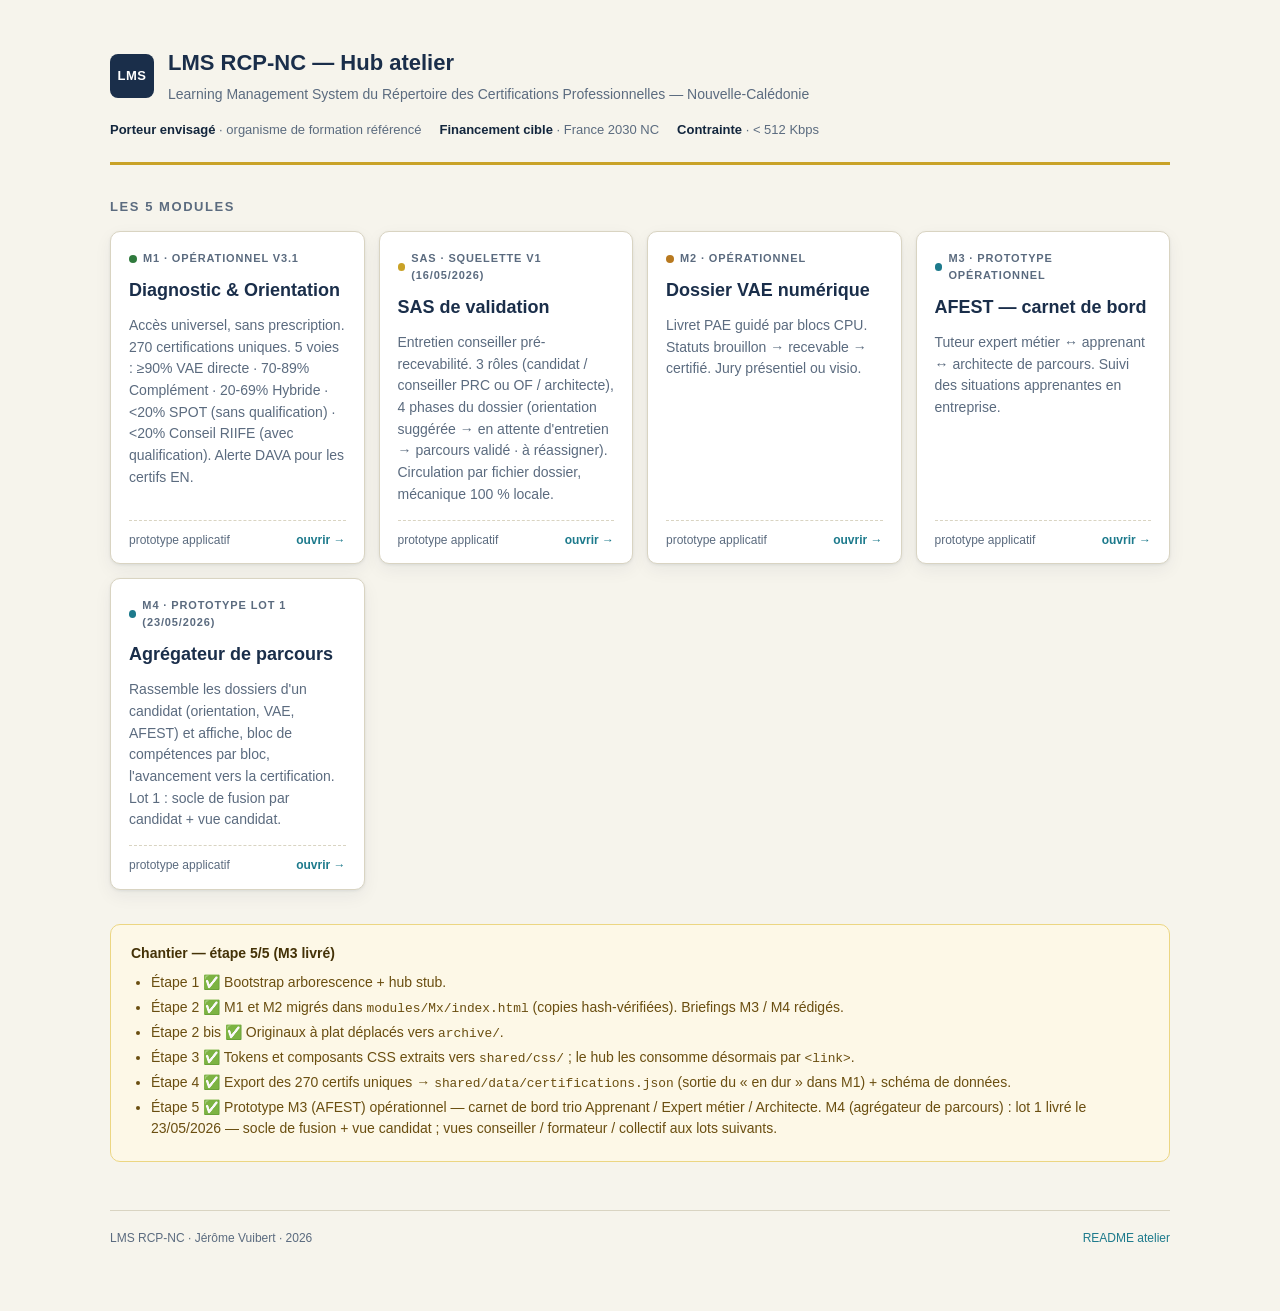
==== commit beb49e40: "Add files via upload restore index" ====
--- a/index.html
+++ b/index.html
@@ -1,3443 +1,88 @@
-<!DOCTYPE html>
-<!-- saved from url=(0229)file:///C:/Users/jerom/AppData/Roaming/Claude/local-agent-mode-sessions/28ec8b3c-8f8f-46fb-b8c1-048db31ef152/f8bfb52e-2fdc-4e45-bd0d-7af42e596eea/local_e8230ae3-e99e-4850-82b2-34731acb8d1a/outputs/LMS-M1-Diagnostic-Prototype.html -->
-<html lang="fr"><head><meta http-equiv="Content-Type" content="text/html; charset=UTF-8">
-
-<meta name="viewport" content="width=device-width, initial-scale=1.0">
-<title>LMS RCP-NC — Module M1 · Diagnostic &amp; Orientation</title>
-<style>
-  :root {
-    --navy: #1a2e4a;
-    --teal: #1d7a8c;
-    --teal-light: #2a9bb0;
-    --gold: #c9a227;
-    --gold-light: #e8c55a;
-    --bg: #f4f7fa;
-    --white: #ffffff;
-    --gray-light: #e8edf2;
-    --gray: #8a9ab0;
-    --text: #2c3e50;
-    --success: #27ae60;
-    --warning: #f39c12;
-    --danger: #e74c3c;
-    --info: #2980b9;
-    --radius: 12px;
-    --shadow: 0 4px 20px rgba(26,46,74,0.10);
-    --shadow-sm: 0 2px 8px rgba(26,46,74,0.07);
-  }
-  * { box-sizing: border-box; margin: 0; padding: 0; }
-  body {
-    font-family: 'Segoe UI', system-ui, -apple-system, sans-serif;
-    background: var(--bg);
-    color: var(--text);
-    min-height: 100vh;
-  }
-  /* HEADER */
-  header {
-    background: var(--navy);
-    color: var(--white);
-    padding: 0 24px;
-    display: flex;
-    align-items: center;
-    justify-content: space-between;
-    height: 64px;
-    box-shadow: 0 2px 12px rgba(0,0,0,0.2);
-    position: sticky;
-    top: 0;
-    z-index: 100;
-  }
-  .header-brand { display: flex; align-items: center; gap: 14px; }
-  .header-logo {
-    width: 42px; height: 42px;
-    background: var(--teal);
-    border-radius: 8px;
-    display: flex; align-items: center; justify-content: center;
-    font-weight: 800; font-size: 18px; color: white;
-    letter-spacing: -1px;
-  }
-  .header-title { font-size: 15px; font-weight: 600; line-height: 1.3; }
-  .header-subtitle { font-size: 11px; color: rgba(255,255,255,0.6); font-weight: 400; }
-  .header-badge {
-    background: var(--gold);
-    color: var(--navy);
-    font-size: 11px; font-weight: 700;
-    padding: 4px 10px; border-radius: 20px;
-    letter-spacing: 0.3px;
-  }
-
-  /* PROGRESS BAR */
-  .progress-bar-wrap {
-    background: var(--navy);
-    padding: 0 24px 16px;
-  }
-  .progress-steps {
-    display: flex; align-items: center; gap: 0;
-    max-width: 700px; margin: 0 auto;
-  }
-  .step-item {
-    display: flex; align-items: center; flex: 1;
-    position: relative;
-  }
-  .step-dot {
-    width: 28px; height: 28px; border-radius: 50%;
-    background: rgba(255,255,255,0.15);
-    border: 2px solid rgba(255,255,255,0.25);
-    display: flex; align-items: center; justify-content: center;
-    font-size: 11px; font-weight: 700; color: rgba(255,255,255,0.5);
-    flex-shrink: 0; z-index: 1; transition: all 0.3s;
-  }
-  .step-dot.active {
-    background: var(--teal); border-color: var(--teal-light);
-    color: white; box-shadow: 0 0 0 4px rgba(29,122,140,0.25);
-  }
-  .step-dot.done {
-    background: var(--success); border-color: var(--success);
-    color: white;
-  }
-  .step-line {
-    flex: 1; height: 2px;
-    background: rgba(255,255,255,0.15);
-    transition: background 0.3s;
-  }
-  .step-line.done { background: var(--success); }
-  .step-label {
-    font-size: 9px; color: rgba(255,255,255,0.45);
-    position: absolute; top: 34px; left: 50%;
-    transform: translateX(-50%); white-space: nowrap;
-    font-weight: 500; letter-spacing: 0.2px;
-  }
-  .step-label.active { color: var(--teal-light); }
-  .step-label.done { color: rgba(255,255,255,0.7); }
-
-  /* MAIN CONTENT */
-  .main { max-width: 720px; margin: 0 auto; padding: 32px 20px 80px; }
-
-  /* CARDS */
-  .card {
-    background: var(--white);
-    border-radius: var(--radius);
-    box-shadow: var(--shadow);
-    padding: 32px;
-    margin-bottom: 20px;
-    animation: fadeIn 0.3s ease;
-  }
-  @keyframes fadeIn { from { opacity:0; transform: translateY(8px); } to { opacity:1; transform: none; } }
-  .card-title {
-    font-size: 20px; font-weight: 700; color: var(--navy);
-    margin-bottom: 8px; line-height: 1.3;
-  }
-  .card-subtitle {
-    font-size: 14px; color: var(--gray); margin-bottom: 24px; line-height: 1.5;
-  }
-  .section-divider {
-    height: 1px; background: var(--gray-light);
-    margin: 20px 0;
-  }
-
-  /* INTRO SCREEN */
-  .intro-icon {
-    width: 72px; height: 72px;
-    background: linear-gradient(135deg, var(--teal), var(--navy));
-    border-radius: 20px;
-    display: flex; align-items: center; justify-content: center;
-    font-size: 32px; margin-bottom: 20px;
-  }
-  .feature-list { list-style: none; display: flex; flex-direction: column; gap: 12px; margin-bottom: 28px; }
-  .feature-item {
-    display: flex; align-items: flex-start; gap: 12px;
-    background: var(--bg);
-    padding: 12px 16px; border-radius: 8px;
-  }
-  .feature-icon { font-size: 20px; flex-shrink: 0; margin-top: 1px; }
-  .feature-text { font-size: 13px; line-height: 1.5; color: var(--text); }
-  .feature-text strong { color: var(--navy); font-weight: 600; }
-
-  /* PROFILE SELECTION */
-  .profile-grid { display: grid; grid-template-columns: 1fr 1fr; gap: 14px; margin-bottom: 24px; }
-  .profile-card {
-    border: 2px solid var(--gray-light);
-    border-radius: 10px; padding: 18px;
-    cursor: pointer; transition: all 0.2s;
-    text-align: center;
-  }
-  .profile-card:hover { border-color: var(--teal-light); background: #f0f8fa; }
-  .profile-card.selected { border-color: var(--teal); background: #e8f5f8; }
-  .profile-emoji { font-size: 28px; margin-bottom: 8px; }
-  .profile-label { font-size: 13px; font-weight: 600; color: var(--navy); margin-bottom: 4px; }
-  .profile-desc { font-size: 11px; color: var(--gray); line-height: 1.4; }
-
-  /* CERTIFICATION SEARCH */
-  .search-input-wrap { position: relative; margin-bottom: 16px; }
-  .search-input {
-    width: 100%; padding: 13px 44px 13px 16px;
-    border: 2px solid var(--gray-light); border-radius: 8px;
-    font-size: 14px; color: var(--text); outline: none;
-    transition: border-color 0.2s;
-  }
-  .search-input:focus { border-color: var(--teal); }
-  .search-icon {
-    position: absolute; right: 14px; top: 50%;
-    transform: translateY(-50%); color: var(--gray); font-size: 18px;
-    pointer-events: none;
-  }
-  .filter-row { display: flex; gap: 8px; flex-wrap: wrap; margin-bottom: 16px; }
-  .filter-chip {
-    padding: 6px 12px; border-radius: 20px; font-size: 12px; font-weight: 500;
-    cursor: pointer; transition: all 0.2s;
-    border: 1px solid var(--gray-light); background: var(--white); color: var(--text);
-  }
-  .filter-chip:hover { background: var(--gray-light); }
-  .filter-chip.active { background: var(--navy); color: white; border-color: var(--navy); }
-  .cert-list-container { max-height: 360px; overflow-y: auto; border: 1px solid var(--gray-light); border-radius: 8px; }
-  .cert-item {
-    padding: 12px 16px; cursor: pointer;
-    border-bottom: 1px solid var(--gray-light);
-    transition: background 0.15s; display: flex; align-items: center; gap: 12px;
-  }
-  .cert-item:last-child { border-bottom: none; }
-  .cert-item:hover { background: #f0f8fa; }
-  .cert-item.selected { background: #e0f3f7; }
-  .cert-badge {
-    display: inline-flex; align-items: center; justify-content: center;
-    width: 24px; height: 24px; border-radius: 6px;
-    font-size: 10px; font-weight: 700; flex-shrink: 0;
-  }
-  .cert-badge.nc { background: #fde8cc; color: #c47a1a; }
-  .cert-badge.etat { background: #ddf0e8; color: #1a7a4a; }
-  .cert-badge.tp { background: #e0eeff; color: #1a4a9a; }
-  .cert-badge.cqp { background: #f0e0ff; color: #6a1a9a; }
-  .cert-info { flex: 1; min-width: 0; }
-  .cert-name { font-size: 13px; font-weight: 600; color: var(--navy); line-height: 1.3; }
-  .cert-meta { font-size: 11px; color: var(--gray); margin-top: 2px; }
-  .cert-level {
-    display: inline-block; padding: 2px 7px; border-radius: 4px;
-    font-size: 10px; font-weight: 700; background: var(--gray-light); color: var(--gray);
-    margin-left: 8px;
-  }
-  .no-results { text-align: center; padding: 32px; color: var(--gray); font-size: 14px; }
-
-  /* EXPERIENCE FORM */
-  .form-group { margin-bottom: 20px; }
-  .form-label { font-size: 13px; font-weight: 600; color: var(--navy); margin-bottom: 8px; display: block; }
-  .form-sublabel { font-size: 12px; color: var(--gray); margin-bottom: 10px; display: block; }
-  .slider-wrap { display: flex; align-items: center; gap: 16px; }
-  .experience-slider {
-    flex: 1; -webkit-appearance: none; height: 6px;
-    border-radius: 3px; background: var(--gray-light); outline: none;
-  }
-  .experience-slider::-webkit-slider-thumb {
-    -webkit-appearance: none; width: 22px; height: 22px;
-    border-radius: 50%; background: var(--teal);
-    cursor: pointer; box-shadow: 0 2px 6px rgba(29,122,140,0.4);
-  }
-  .slider-value {
-    min-width: 50px; text-align: center;
-    font-size: 18px; font-weight: 700; color: var(--teal);
-  }
-  .radio-group { display: flex; flex-direction: column; gap: 10px; }
-  .radio-option {
-    display: flex; align-items: center; gap: 12px;
-    padding: 12px 16px; border-radius: 8px;
-    border: 2px solid var(--gray-light); cursor: pointer;
-    transition: all 0.2s;
-  }
-  .radio-option:hover { border-color: var(--teal-light); background: #f0f8fa; }
-  .radio-option.selected { border-color: var(--teal); background: #e8f5f8; }
-  .radio-input { display: none; }
-  .radio-dot {
-    width: 18px; height: 18px; border-radius: 50%;
-    border: 2px solid var(--gray-light); flex-shrink: 0;
-    display: flex; align-items: center; justify-content: center;
-    transition: all 0.2s;
-  }
-  .radio-option.selected .radio-dot {
-    border-color: var(--teal); background: var(--teal);
-  }
-  .radio-option.selected .radio-dot::after {
-    content: ''; width: 6px; height: 6px;
-    background: white; border-radius: 50%;
-  }
-  .radio-text { font-size: 13px; color: var(--text); }
-
-  /* CPU ASSESSMENT */
-  .cpu-header {
-    background: linear-gradient(135deg, var(--navy), #2a4070);
-    color: white; padding: 16px 20px; border-radius: 10px;
-    margin-bottom: 20px;
-  }
-  .cpu-header-title { font-size: 16px; font-weight: 700; margin-bottom: 4px; }
-  .cpu-header-desc { font-size: 12px; opacity: 0.75; }
-  .cpu-block {
-    border: 1px solid var(--gray-light); border-radius: 10px;
-    margin-bottom: 16px; overflow: hidden;
-  }
-  .cpu-block-title {
-    background: var(--bg); padding: 14px 18px;
-    font-size: 14px; font-weight: 700; color: var(--navy);
-    border-bottom: 1px solid var(--gray-light);
-    display: flex; align-items: center; gap: 10px;
-  }
-  .cpu-num {
-    background: var(--teal); color: white;
-    width: 24px; height: 24px; border-radius: 6px;
-    display: flex; align-items: center; justify-content: center;
-    font-size: 11px; font-weight: 800; flex-shrink: 0;
-  }
-  .activity-item {
-    padding: 16px 18px;
-    border-bottom: 1px solid var(--gray-light);
-  }
-  .activity-item:last-child { border-bottom: none; }
-  .activity-name { font-size: 13px; font-weight: 600; color: var(--text); margin-bottom: 10px; }
-  .activity-desc { font-size: 12px; color: var(--gray); margin-bottom: 12px; line-height: 1.4; }
-  .mastery-scale { display: flex; gap: 8px; }
-  .mastery-btn {
-    flex: 1; padding: 8px 4px; border-radius: 8px; border: 2px solid;
-    cursor: pointer; font-size: 11px; font-weight: 600;
-    text-align: center; transition: all 0.2s; line-height: 1.3;
-  }
-  .mastery-btn.mastered {
-    border-color: var(--gray-light); background: transparent; color: var(--gray);
-  }
-  .mastery-btn.mastered:hover, .mastery-btn.mastered.active {
-    border-color: var(--success); background: #eafaf1; color: var(--success);
-  }
-  .mastery-btn.partial {
-    border-color: var(--gray-light); background: transparent; color: var(--gray);
-  }
-  .mastery-btn.partial:hover, .mastery-btn.partial.active {
-    border-color: var(--warning); background: #fef9ec; color: var(--warning);
-  }
-  .mastery-btn.not-mastered {
-    border-color: var(--gray-light); background: transparent; color: var(--gray);
-  }
-  .mastery-btn.not-mastered:hover, .mastery-btn.not-mastered.active {
-    border-color: var(--danger); background: #fdedec; color: var(--danger);
-  }
-  .assessment-progress {
-    background: var(--gray-light); height: 6px; border-radius: 3px;
-    margin: 16px 0 8px; overflow: hidden;
-  }
-  .assessment-progress-bar {
-    height: 100%; background: var(--teal);
-    border-radius: 3px; transition: width 0.4s ease;
-  }
-  .assessment-progress-label { font-size: 11px; color: var(--gray); text-align: right; margin-bottom: 16px; }
-
-  /* SKILLS — grain compétences */
-  .skill-list { padding: 0 18px 14px 18px; background: #f8fafd; }
-  .skill-item { margin-bottom: 12px; padding-top: 10px; border-top: 1px dashed var(--gray-light); }
-  .skill-item:first-child { border-top: none; }
-  .skill-name { font-size: 12px; font-weight: 600; color: var(--text); margin-bottom: 7px; padding-left: 16px; position: relative; line-height: 1.4; }
-  .skill-name::before { content: '▸'; position: absolute; left: 0; color: var(--teal); font-size: 11px; }
-  .skill-scale { display: flex; gap: 6px; }
-  .skill-btn { flex: 1; padding: 6px 4px; border-radius: 6px; border: 1.5px solid; cursor: pointer; font-size: 10px; font-weight: 600; text-align: center; transition: all 0.2s; line-height: 1.3; background: transparent; }
-  .skill-btn.sk-mastered { border-color: var(--gray-light); color: var(--gray); }
-  .skill-btn.sk-mastered:hover, .skill-btn.sk-mastered.active { border-color: var(--success); background: #eafaf1; color: var(--success); }
-  .skill-btn.sk-partial { border-color: var(--gray-light); color: var(--gray); }
-  .skill-btn.sk-partial:hover, .skill-btn.sk-partial.active { border-color: var(--warning); background: #fef9ec; color: var(--warning); }
-  .skill-btn.sk-not { border-color: var(--gray-light); color: var(--gray); }
-  .skill-btn.sk-not:hover, .skill-btn.sk-not.active { border-color: var(--danger); background: #fdedec; color: var(--danger); }
-  .activity-skills-header { font-size: 11px; color: var(--teal); font-weight: 700; margin: 8px 0 6px; text-transform: uppercase; letter-spacing: 0.4px; }
-  .source-bar { padding: 8px 18px 10px; display: flex; align-items: center; justify-content: space-between; background: #f0f4f8; border-top: 1px solid var(--gray-light); border-radius: 0 0 10px 10px; }
-  .source-link { display: inline-flex; align-items: center; gap: 5px; font-size: 11px; color: var(--teal); text-decoration: none; font-weight: 600; }
-  .source-link:hover { text-decoration: underline; }
-  .ref-badge { display: inline-flex; align-items: center; gap: 4px; font-size: 10px; padding: 2px 8px; border-radius: 10px; font-weight: 700; }
-  .ref-badge.complete { background: #eafaf1; color: #1e8449; border: 1px solid #1e8449; }
-  .ref-badge.pending { background: #f4f6f7; color: var(--gray); border: 1px solid var(--gray-light); }
-
-
-  /* RESULTS */
-  .result-hero {
-    text-align: center; padding: 32px 16px 24px;
-    background: linear-gradient(135deg, var(--navy) 0%, #2a4070 100%);
-    border-radius: 14px; color: white; margin-bottom: 24px;
-  }
-  .result-emoji { font-size: 52px; margin-bottom: 12px; }
-  .result-title { font-size: 22px; font-weight: 800; margin-bottom: 8px; }
-  .result-subtitle { font-size: 14px; opacity: 0.8; line-height: 1.5; }
-  .score-ring-wrap { display: flex; justify-content: center; gap: 24px; margin-top: 20px; }
-  .score-ring {
-    text-align: center;
-    background: rgba(255,255,255,0.12);
-    border-radius: 12px; padding: 14px 20px;
-    min-width: 80px;
-  }
-  .score-value { font-size: 28px; font-weight: 800; line-height: 1; }
-  .score-label { font-size: 10px; opacity: 0.7; margin-top: 4px; }
-  .orientation-card {
-    border-radius: 12px; padding: 20px 22px;
-    margin-bottom: 16px; display: flex; align-items: flex-start; gap: 16px;
-    border: 2px solid;
-  }
-  .orientation-card.vae { border-color: #27ae60; background: #eafaf1; }
-  .orientation-card.hybride { border-color: #8e44ad; background: #f5eef8; }
-  .orientation-card.complement { border-color: #16a085; background: #e8f8f5; }
-  .orientation-card.info-card { border-color: var(--gold); background: #fef9ec; }
-  .orientation-card.spot { border-color: #e67e22; background: #fdf2e9; }
-  .orientation-card.spot .orientation-label { color: #d35400; }
-  .orientation-card.conseil { border-color: #2980b9; background: #eaf3fb; }
-  .orientation-card.conseil .orientation-label { color: #1f5f8b; }
-
-  /* CONTINUUM PATHWAY */
-  .continuum-wrap { margin: 24px 0; }
-  .continuum-title { font-size: 15px; font-weight: 700; color: var(--navy); margin-bottom: 16px; }
-  .continuum-steps { display: flex; align-items: stretch; gap: 0; overflow-x: auto; }
-  .continuum-item {
-    flex: 1; min-width: 110px;
-    display: flex; flex-direction: column; align-items: center; position: relative;
-  }
-  .continuum-item::after {
-    content: '→'; position: absolute; right: -10px; top: 30px;
-    font-size: 16px; color: var(--gray); z-index: 1;
-  }
-  .continuum-item:last-child::after { display: none; }
-  .continuum-box {
-    width: 100%; padding: 12px 8px; border-radius: 10px; text-align: center;
-    border: 2px solid; transition: all 0.3s; cursor: default;
-    display: flex; flex-direction: column; align-items: center; gap: 4px;
-    margin: 0 6px;
-  }
-  .continuum-box.d1 { border-color: #e67e22; background: #fdf2e9; }
-  .continuum-box.d2 { border-color: #2980b9; background: #eaf3fb; }
-  .continuum-box.d3 { border-color: #8e44ad; background: #f5eef8; }
-  .continuum-box.d4 { border-color: #27ae60; background: #eafaf1; }
-  .continuum-box.active-step { box-shadow: 0 0 0 3px rgba(26,46,74,0.15), 0 4px 16px rgba(0,0,0,0.12); transform: scale(1.04); }
-  .continuum-code { font-size: 10px; font-weight: 800; letter-spacing: 0.5px; opacity: 0.7; }
-  .continuum-name { font-size: 12px; font-weight: 700; color: var(--navy); line-height: 1.2; }
-  .continuum-desc { font-size: 10px; color: var(--gray); line-height: 1.3; }
-  .continuum-badge {
-    display: inline-block; padding: 2px 8px; border-radius: 10px;
-    font-size: 9px; font-weight: 700; margin-top: 4px;
-    background: var(--navy); color: white; letter-spacing: 0.2px;
-  }
-  .continuum-badge.current { background: var(--gold); color: var(--navy); }
-  .orientation-icon { font-size: 28px; flex-shrink: 0; }
-  .orientation-label { font-size: 12px; font-weight: 700; text-transform: uppercase; letter-spacing: 0.5px; margin-bottom: 4px; }
-  .orientation-card.vae .orientation-label { color: #1e8449; }
-  .orientation-card.hybride .orientation-label { color: #7d3c98; }
-  .orientation-card.complement .orientation-label { color: #117a65; }
-  .orientation-card.info-card .orientation-label { color: #c47a1a; }
-  .orientation-title { font-size: 16px; font-weight: 700; color: var(--navy); margin-bottom: 6px; }
-  .orientation-desc { font-size: 13px; color: var(--text); line-height: 1.5; }
-  .next-steps { margin-top: 24px; }
-  .next-steps-title { font-size: 15px; font-weight: 700; color: var(--navy); margin-bottom: 14px; }
-  .step-card {
-    display: flex; align-items: flex-start; gap: 14px;
-    padding: 14px 16px; border-radius: 10px;
-    background: var(--bg); margin-bottom: 10px;
-    border-left: 4px solid var(--teal);
-  }
-  .step-num {
-    width: 26px; height: 26px; border-radius: 50%;
-    background: var(--teal); color: white;
-    display: flex; align-items: center; justify-content: center;
-    font-size: 12px; font-weight: 700; flex-shrink: 0;
-  }
-  .step-text { font-size: 13px; line-height: 1.5; }
-  .step-text strong { color: var(--navy); font-weight: 600; }
-  .cpu-summary { margin-top: 20px; }
-  .cpu-summary-item {
-    display: flex; align-items: center; gap: 12px;
-    padding: 10px 14px; border-radius: 8px;
-    background: var(--bg); margin-bottom: 8px;
-  }
-  .cpu-status-dot {
-    width: 12px; height: 12px; border-radius: 50%; flex-shrink: 0;
-  }
-  .cpu-status-dot.green { background: var(--success); }
-  .cpu-status-dot.orange { background: var(--warning); }
-  .cpu-status-dot.red { background: var(--danger); }
-  .cpu-summary-name { font-size: 13px; flex: 1; }
-  .cpu-summary-score { font-size: 12px; font-weight: 700; }
-  .cpu-summary-score.green { color: var(--success); }
-  .cpu-summary-score.orange { color: var(--warning); }
-  .cpu-summary-score.red { color: var(--danger); }
-
-  /* BUTTONS */
-  .btn {
-    display: inline-flex; align-items: center; justify-content: center; gap: 8px;
-    padding: 13px 28px; border-radius: 8px; font-size: 14px; font-weight: 600;
-    cursor: pointer; border: none; transition: all 0.2s; text-decoration: none;
-  }
-  .btn-primary {
-    background: var(--teal); color: white;
-    box-shadow: 0 4px 12px rgba(29,122,140,0.3);
-  }
-  .btn-primary:hover { background: #168198; transform: translateY(-1px); }
-  .btn-secondary {
-    background: transparent; color: var(--teal);
-    border: 2px solid var(--teal);
-  }
-  .btn-secondary:hover { background: #f0f8fa; }
-  .btn-navy { background: var(--navy); color: white; }
-  .btn-navy:hover { background: #243d5c; }
-  .btn-gray { background: var(--gray-light); color: var(--text); }
-  .btn-gray:hover { background: #d8e2ea; }
-  .btn:disabled { opacity: 0.5; cursor: not-allowed; transform: none !important; }
-  .btn-row { display: flex; justify-content: space-between; align-items: center; gap: 12px; margin-top: 24px; flex-wrap: wrap; }
-  .btn-row .btn-primary { margin-left: auto; }
-
-  /* INFO BOX */
-  .info-box {
-    background: #eaf3fb; border-left: 4px solid var(--info);
-    padding: 14px 16px; border-radius: 0 8px 8px 0;
-    font-size: 13px; color: var(--text); line-height: 1.5;
-    margin-bottom: 20px;
-  }
-  .info-box strong { color: var(--navy); }
-  .warning-box {
-    background: #fef9ec; border-left: 4px solid var(--gold);
-    padding: 14px 16px; border-radius: 0 8px 8px 0;
-    font-size: 13px; line-height: 1.5; margin-bottom: 20px;
-  }
-
-  /* PLACEHOLDER */
-  .placeholder-box {
-    text-align: center; padding: 40px 24px;
-    background: var(--bg); border-radius: 10px;
-    border: 2px dashed var(--gray-light);
-  }
-  .placeholder-icon { font-size: 40px; margin-bottom: 12px; }
-  .placeholder-title { font-size: 16px; font-weight: 700; color: var(--navy); margin-bottom: 8px; }
-  .placeholder-desc { font-size: 13px; color: var(--gray); line-height: 1.5; }
-
-  /* FOOTER */
-  .footer-brand {
-    text-align: center; padding: 20px;
-    font-size: 11px; color: var(--gray);
-    border-top: 1px solid var(--gray-light);
-  }
-  .footer-brand strong { color: var(--teal); }
-
-  /* UTILS */
-  .text-center { text-align: center; }
-  .mt-16 { margin-top: 16px; }
-  .mb-0 { margin-bottom: 0; }
-  .hidden { display: none !important; }
-  .tag {
-    display: inline-block; padding: 3px 9px;
-    border-radius: 4px; font-size: 11px; font-weight: 600;
-  }
-  .tag-teal { background: #e0f5f8; color: var(--teal); }
-  .tag-navy { background: var(--gray-light); color: var(--navy); }
-  .tag-gold { background: #fef3d0; color: #a07c1a; }
-  .selected-cert-banner {
-    background: linear-gradient(135deg, #e0f5f8, #d0edf5);
-    border: 1px solid var(--teal-light);
-    border-radius: 10px; padding: 14px 18px;
-    display: flex; align-items: center; gap: 12px;
-    margin-bottom: 20px;
-  }
-  .selected-cert-banner .cert-icon { font-size: 24px; }
-  .selected-cert-banner .cert-name { font-size: 14px; font-weight: 700; color: var(--navy); }
-  .selected-cert-banner .cert-detail { font-size: 12px; color: var(--teal); }
-</style>
+<!doctype html>
+<html lang="fr">
+<head>
+<meta charset="utf-8">
+<meta name="viewport" content="width=device-width,initial-scale=1">
+<title>LMS RCP-NC — Hub atelier</title>
+<meta name="description" content="Point d'entrée unique des 4 modules du Learning Management System pour le Répertoire des Certifications Professionnelles de Nouvelle-Calédonie.">
+<link rel="stylesheet" href="./shared/css/tokens.css">
+<link rel="stylesheet" href="./shared/css/components.css">
 </head>
 <body>
+<div class="container">
 
-<!-- HEADER -->
-<header>
-  <div class="header-brand">
-    <div class="header-logo">LMS</div>
+<header class="hub">
+  <div class="brand">
+    <div class="mark">LMS</div>
     <div>
-      <div class="header-title">LMS RCP-NC</div>
-      <div class="header-subtitle">Plateforme de certification de Nouvelle-Calédonie</div>
+      <h1>LMS RCP-NC — Hub atelier</h1>
+      <div class="sub">Learning Management System du Répertoire des Certifications Professionnelles — Nouvelle-Calédonie</div>
     </div>
   </div>
-  <span class="header-badge">M1 — Diagnostic</span>
+  <div class="meta">
+    <div><strong>Porteur envisagé</strong> · organisme de formation référencé</div>
+    <div><strong>Financement cible</strong> · France 2030 NC</div>
+    <div><strong>Contrainte</strong> · &lt; 512 Kbps</div>
+  </div>
 </header>
 
-<!-- PROGRESS BAR -->
-<div class="progress-bar-wrap">
-  <div class="progress-steps" id="progressSteps" style="padding-top:20px; padding-bottom:40px;"><div class="step-item">
-      <div class="step-dot active">
-        1
-      </div>
-      <span class="step-label active">Accueil</span>
-    </div><div class="step-item"><div class="step-line "></div>
-      <div class="step-dot ">
-        2
-      </div>
-      <span class="step-label ">Profil</span>
-    </div><div class="step-item"><div class="step-line "></div>
-      <div class="step-dot ">
-        3
-      </div>
-      <span class="step-label ">Certification</span>
-    </div><div class="step-item"><div class="step-line "></div>
-      <div class="step-dot ">
-        4
-      </div>
-      <span class="step-label ">Expérience</span>
-    </div><div class="step-item"><div class="step-line "></div>
-      <div class="step-dot ">
-        5
-      </div>
-      <span class="step-label ">Auto-évaluation</span>
-    </div><div class="step-item"><div class="step-line "></div>
-      <div class="step-dot ">
-        6
-      </div>
-      <span class="step-label ">Résultats</span>
-    </div></div>
+<h2 class="section">Les 5 modules</h2>
+<div class="grid">
+
+  <a class="card m1" href="./modules/M1-diagnostic/index.html">
+    <span class="tag"><span class="dot"></span>M1 · opérationnel v3.1</span>
+    <h3>Diagnostic &amp; Orientation</h3>
+    <p>Accès universel, sans prescription. 270 certifications uniques. 5 voies : ≥90% VAE directe · 70-89% Complément · 20-69% Hybride · &lt;20% SPOT (sans qualification) · &lt;20% Conseil RIIFE (avec qualification). Alerte DAVA pour les certifs EN.</p>
+    <div class="foot"><span>prototype applicatif</span><span class="arrow">ouvrir →</span></div>
+  </a>
+
+  <a class="card sas" href="./modules/sas-validation/index.html">
+    <span class="tag"><span class="dot"></span>SAS · squelette V1 (16/05/2026)</span>
+    <h3>SAS de validation</h3>
+    <p>Entretien conseiller pré-recevabilité. 3 rôles (candidat / conseiller PRC ou OF / architecte), 4 phases du dossier (orientation suggérée → en attente d'entretien → parcours validé · à réassigner). Circulation par fichier dossier, mécanique 100 % locale.</p>
+    <div class="foot"><span>prototype applicatif</span><span class="arrow">ouvrir →</span></div>
+  </a>
+
+  <a class="card m2" href="./modules/M2-vae/index.html">
+    <span class="tag"><span class="dot"></span>M2 · opérationnel</span>
+    <h3>Dossier VAE numérique</h3>
+    <p>Livret PAE guidé par blocs CPU. Statuts brouillon → recevable → certifié. Jury présentiel ou visio.</p>
+    <div class="foot"><span>prototype applicatif</span><span class="arrow">ouvrir →</span></div>
+  </a>
+
+  <a class="card m3" href="./modules/M3-afest/index.html">
+    <span class="tag"><span class="dot"></span>M3 · prototype opérationnel</span>
+    <h3>AFEST — carnet de bord</h3>
+    <p>Tuteur expert métier ↔ apprenant ↔ architecte de parcours. Suivi des situations apprenantes en entreprise.</p>
+    <div class="foot"><span>prototype applicatif</span><span class="arrow">ouvrir →</span></div>
+  </a>
+
+  <a class="card m4" href="./modules/M4-cpus/index.html">
+    <span class="tag"><span class="dot"></span>M4 · prototype lot 1 (23/05/2026)</span>
+    <h3>Agrégateur de parcours</h3>
+    <p>Rassemble les dossiers d'un candidat (orientation, VAE, AFEST) et affiche, bloc de compétences par bloc, l'avancement vers la certification. Lot 1 : socle de fusion par candidat + vue candidat.</p>
+    <div class="foot"><span>prototype applicatif</span><span class="arrow">ouvrir →</span></div>
+  </a>
+
 </div>
 
-<!-- MAIN -->
-<div class="main" id="mainContent">
-  <div class="card">
-    <div class="intro-icon">🎯</div>
-    <div class="card-title">Diagnostic &amp; Orientation — Module M1</div>
-    <div class="card-subtitle">Évaluez vos compétences et trouvez le parcours de certification adapté à votre situation, en lien avec le Répertoire des Certifications Professionnelles de Nouvelle-Calédonie (RCP-NC).</div>
-    <ul class="feature-list">
-      <li class="feature-item">
-        <span class="feature-icon">📋</span>
-        <div class="feature-text"><strong>Auto-évaluation guidée</strong> — Évaluez vos compétences par rapport aux référentiels officiels RCP-NC et Titres Professionnels MCE</div>
-      </li>
-      <li class="feature-item">
-        <span class="feature-icon">🧭</span>
-        <div class="feature-text"><strong>Orientation personnalisée</strong> — VAE seule, parcours FEST, ou combinaison des deux selon votre profil et vos acquis</div>
-      </li>
-      <li class="feature-item">
-        <span class="feature-icon">📶</span>
-        <div class="feature-text"><strong>Accessible hors-ligne</strong> — Ce module fonctionne sans connexion internet ; vos données sont sauvegardées dans ce navigateur</div>
-      </li>
-      <li class="feature-item">
-        <span class="feature-icon">⏱️</span>
-        <div class="feature-text"><strong>5 à 10 minutes</strong> — Durée estimée du diagnostic complet</div>
-      </li>
-    </ul>
-    <div class="info-box">
-      <strong>Confidentialité :</strong> Vos réponses sont strictement personnelles et ne sont enregistrées que dans ce navigateur. Vous choisissez de les transmettre à votre conseiller via l'export de votre dossier.
-    </div>
-    <div class="btn-row">
-      <span style="font-size:12px; color: var(--gray);">Plateforme Certi-NC · Financée France 2030 NC</span>
-      <button type="button" class="btn btn-primary" onclick="goNext()">Commencer le diagnostic →</button>
-    </div>
-  </div></div>
+<div class="chantier">
+  <strong>Chantier — étape 5/5 (M3 livré)</strong>
+  <ul>
+    <li>Étape 1 ✅ Bootstrap arborescence + hub stub.</li>
+    <li>Étape 2 ✅ M1 et M2 migrés dans <code>modules/Mx/index.html</code> (copies hash-vérifiées). Briefings M3 / M4 rédigés.</li>
+    <li>Étape 2 bis ✅ Originaux à plat déplacés vers <code>archive/</code>.</li>
+    <li>Étape 3 ✅ Tokens et composants CSS extraits vers <code>shared/css/</code> ; le hub les consomme désormais par <code>&lt;link&gt;</code>.</li>
+    <li>Étape 4 ✅ Export des 270 certifs uniques → <code>shared/data/certifications.json</code> (sortie du « en dur » dans M1) + schéma de données.</li>
+    <li>Étape 5 ✅ Prototype M3 (AFEST) opérationnel — carnet de bord trio Apprenant / Expert métier / Architecte. M4 (agrégateur de parcours) : lot 1 livré le 23/05/2026 — socle de fusion + vue candidat ; vues conseiller / formateur / collectif aux lots suivants.</li>
+  </ul>
+</div>
 
-<script src="../../shared/data/enums.js"></script>
-<script>
-// ============================================================
-// DATA
-// ============================================================
-const EN_NC_MAP = {
-  "Agriculture": { renvoi: "DAFE", suggestions: [] },
-  "Transport Logistique": { renvoi: null, dam_ids: ["etat-16", "etat-17", "etat-18", "etat-19", "etat-20", "etat-21", "etat-22", "etat-23", "etat-24", "etat-25", "etat-26", "etat-27", "etat-28", "etat-29", "etat-30", "etat-31", "etat-32", "etat-33", "etat-36", "etat-37", "etat-38", "etat-39", "etat-40", "etat-41", "etat-42", "etat-43", "etat-44", "etat-45", "etat-46", "etat-47", "etat-48", "etat-49"], suggestions: [{"intitule": "Matelot de pêche", "niveau": 3, "type": "NC", "id": "nc-01"}, {"intitule": "Conducteur de transport en commun de personnes (version 2019)", "niveau": 3, "type": "NC", "id": "nc-46"}, {"intitule": "Capitaine de navire ≤ 10 m (options pêche côtière ou transport passagers)", "niveau": 4, "type": "NC", "id": "nc-47"}, {"intitule": "Conducteur de transport routier de marchandises", "niveau": 4, "type": "NC", "id": "nc-48"}, {"intitule": "TP Technicien en logistique d'entreposage", "niveau": 4, "type": "TP", "id": "tp-12"}] },
-  "BTP": { renvoi: null, suggestions: [{"intitule": "Installateur en sanitaire et énergies renouvelables", "niveau": 3, "type": "NC", "id": "nc-04"}, {"intitule": "Poseur en systèmes photovoltaïques", "niveau": 3, "type": "NC", "id": "nc-05"}, {"intitule": "TP Charpentier bois", "niveau": 3, "type": "TP", "id": "tp-02"}, {"intitule": "TP Agent de maintenance du bâtiment", "niveau": 3, "type": "TP", "id": "tp-03"}, {"intitule": "TP Menuisier aluminium", "niveau": 3, "type": "TP", "id": "tp-06"}, {"intitule": "TP Métallier", "niveau": 3, "type": "TP", "id": "tp-08"}] },
-  "Num\u00e9rique": { renvoi: null, suggestions: [{"intitule": "Médiateur numérique", "niveau": 4, "type": "NC", "id": "nc-03"}, {"intitule": "TP Concepteur designer UI et webdesign", "niveau": 6, "type": "TP", "id": "tp-01"}, {"intitule": "TP Technicien d'assistance en informatique", "niveau": 4, "type": "TP", "id": "tp-17"}, {"intitule": "TP Développeur web et web mobile", "niveau": 5, "type": "TP", "id": "tp-21"}, {"intitule": "TP Technicien supérieur systèmes et réseaux", "niveau": 5, "type": "TP", "id": "tp-22"}, {"intitule": "TP Technicien supérieur en automatique et informatique industrielle", "niveau": 5, "type": "TP", "id": "tp-26"}] },
-  "Restauration": { renvoi: null, suggestions: [{"intitule": "TP Commis de cuisine", "niveau": 3, "type": "TP", "id": "tp-09"}, {"intitule": "TP Serveur en restauration", "niveau": 3, "type": "TP", "id": "tp-10"}, {"intitule": "Guide de randonnée palmée subaquatique", "niveau": 3, "type": "NC", "id": "nc-06"}, {"intitule": "Accompagnateur de canyonisme", "niveau": 3, "type": "NC", "id": "nc-07"}, {"intitule": "Accompagnateur initiateur vélo", "niveau": 3, "type": "NC", "id": "nc-08"}, {"intitule": "Moniteur de canoë kayak, Va'a et disciplines associées", "niveau": 3, "type": "NC", "id": "nc-09"}, {"intitule": "Moniteur d'arts martiaux option Judo-Jujitsu, Karaté ou Aïkido", "niveau": 3, "type": "NC", "id": "nc-10"}, {"intitule": "Accompagnateur de sortie équestre", "niveau": 3, "type": "NC", "id": "nc-11"}, {"intitule": "Accompagnateur de sortie pédestre", "niveau": 3, "type": "NC", "id": "nc-12"}, {"intitule": "Animateur tout public", "niveau": 3, "type": "NC", "id": "nc-13"}, {"intitule": "Intervenant artistique et culturel", "niveau": 4, "type": "NC", "id": "nc-14"}, {"intitule": "Guide de randonnée équestre", "niveau": 4, "type": "NC", "id": "nc-15"}, {"intitule": "Guide de randonnée pédestre", "niveau": 4, "type": "NC", "id": "nc-16"}, {"intitule": "Exploitant de petite structure touristique", "niveau": 4, "type": "NC", "id": "nc-17"}, {"intitule": "TP Réceptionniste en hôtellerie", "niveau": 4, "type": "TP", "id": "tp-18"}] },
-  "Sant\u00e9": { renvoi: null, suggestions: [{"intitule": "Aide-soignant (version 2019)", "niveau": 3, "type": "NC", "id": "nc-24"}, {"intitule": "Auxiliaire de puériculture", "niveau": 3, "type": "NC", "id": "nc-25"}, {"intitule": "Ambulancier (version 2024)", "niveau": 3, "type": "NC", "id": "nc-26"}, {"intitule": "Assistante dentaire (version 2022)", "niveau": 4, "type": "NC", "id": "nc-27"}] },
-  "Commerce Vente": { renvoi: null, suggestions: [{"intitule": "TP Employé de commerce en magasin", "niveau": 3, "type": "TP", "id": "tp-04"}, {"intitule": "TP Conseiller de vente", "niveau": 4, "type": "TP", "id": "tp-16"}, {"intitule": "Agent de traitement de valeurs", "niveau": 3, "type": "NC", "id": "nc-42"}, {"intitule": "Encadrant d'équipe", "niveau": 4, "type": "NC", "id": "nc-43"}, {"intitule": "Assistant médico-socio-administratif", "niveau": 4, "type": "NC", "id": "nc-44"}, {"intitule": "Manager de proximité dans le secteur public", "niveau": 5, "type": "NC", "id": "nc-45"}, {"intitule": "TP Responsable de petite et moyenne structure", "niveau": 5, "type": "TP", "id": "tp-23"}] },
-  "Industrie Mines": { renvoi: null, suggestions: [{"intitule": "Opérateur sur chargeuse et bouteur dans une exploitation minière (OCBEM)", "niveau": 3, "type": "NC", "id": "nc-18"}, {"intitule": "Opérateur sur pelle hydraulique dans une exploitation minière (OPHEM)", "niveau": 3, "type": "NC", "id": "nc-19"}, {"intitule": "Opérateur sur tombereau dans une exploitation minière (OTEM)", "niveau": 3, "type": "NC", "id": "nc-20"}, {"intitule": "Opérateur sur camion de roulage de descente de mine (OCRDM)", "niveau": 3, "type": "NC", "id": "nc-21"}, {"intitule": "TP Électromécanicien en maintenance industrielle", "niveau": 3, "type": "TP", "id": "tp-11"}, {"intitule": "TP Technicien de maintenance industrielle", "niveau": 4, "type": "TP", "id": "tp-14"}, {"intitule": "TP Technicien supérieur en production industrielle", "niveau": 5, "type": "TP", "id": "tp-24"}, {"intitule": "Agent de maintenance des automates bancaires", "niveau": 3, "type": "NC", "id": "nc-22"}, {"intitule": "TP Conducteur d'installations et de machines automatisées", "niveau": 3, "type": "TP", "id": "tp-05"}, {"intitule": "TP Mécanicien de maintenance automobile", "niveau": 3, "type": "TP", "id": "tp-07"}, {"intitule": "TP Technicien en chaudronnerie", "niveau": 4, "type": "TP", "id": "tp-13"}, {"intitule": "TP Technicien de maintenance d'engins et matériels de chantier", "niveau": 4, "type": "TP", "id": "tp-19"}] },
-  "Installation Maintenance": { renvoi: null, suggestions: [{"intitule": "Agent de maintenance des automates bancaires", "niveau": 3, "type": "NC", "id": "nc-22"}, {"intitule": "TP Conducteur d'installations et de machines automatisées", "niveau": 3, "type": "TP", "id": "tp-05"}, {"intitule": "TP Mécanicien de maintenance automobile", "niveau": 3, "type": "TP", "id": "tp-07"}, {"intitule": "TP Technicien en chaudronnerie", "niveau": 4, "type": "TP", "id": "tp-13"}, {"intitule": "TP Technicien de maintenance d'engins et matériels de chantier", "niveau": 4, "type": "TP", "id": "tp-19"}] },
-  "Tourisme Sport Loisirs": { renvoi: null, suggestions: [{"intitule": "Guide de randonnée palmée subaquatique", "niveau": 3, "type": "NC", "id": "nc-06"}, {"intitule": "Accompagnateur de canyonisme", "niveau": 3, "type": "NC", "id": "nc-07"}, {"intitule": "Accompagnateur initiateur vélo", "niveau": 3, "type": "NC", "id": "nc-08"}, {"intitule": "Moniteur de canoë kayak, Va'a et disciplines associées", "niveau": 3, "type": "NC", "id": "nc-09"}, {"intitule": "Moniteur d'arts martiaux option Judo-Jujitsu, Karaté ou Aïkido", "niveau": 3, "type": "NC", "id": "nc-10"}, {"intitule": "Accompagnateur de sortie équestre", "niveau": 3, "type": "NC", "id": "nc-11"}, {"intitule": "Accompagnateur de sortie pédestre", "niveau": 3, "type": "NC", "id": "nc-12"}, {"intitule": "Animateur tout public", "niveau": 3, "type": "NC", "id": "nc-13"}, {"intitule": "Intervenant artistique et culturel", "niveau": 4, "type": "NC", "id": "nc-14"}, {"intitule": "Guide de randonnée équestre", "niveau": 4, "type": "NC", "id": "nc-15"}, {"intitule": "Guide de randonnée pédestre", "niveau": 4, "type": "NC", "id": "nc-16"}, {"intitule": "Exploitant de petite structure touristique", "niveau": 4, "type": "NC", "id": "nc-17"}, {"intitule": "TP Réceptionniste en hôtellerie", "niveau": 4, "type": "TP", "id": "tp-18"}] },
-  "Banque Assurance": { renvoi: null, suggestions: [{"intitule": "Conseiller en assurance", "niveau": 5, "type": "NC", "id": "nc-02"}] },
-  "Support Entreprise": { renvoi: null, suggestions: [{"intitule": "Agent de traitement de valeurs", "niveau": 3, "type": "NC", "id": "nc-42"}, {"intitule": "Encadrant d'équipe", "niveau": 4, "type": "NC", "id": "nc-43"}, {"intitule": "Assistant médico-socio-administratif", "niveau": 4, "type": "NC", "id": "nc-44"}, {"intitule": "Manager de proximité dans le secteur public", "niveau": 5, "type": "NC", "id": "nc-45"}, {"intitule": "TP Responsable de petite et moyenne structure", "niveau": 5, "type": "TP", "id": "tp-23"}] },
-  "Administratif RH": { renvoi: null, suggestions: [{"intitule": "TP Secrétaire assistante", "niveau": 4, "type": "TP", "id": "tp-15"}, {"intitule": "TP Assistant ressources humaines", "niveau": 5, "type": "TP", "id": "tp-20"}, {"intitule": "TP Assistant de direction", "niveau": 5, "type": "TP", "id": "tp-25"}, {"intitule": "Agent de traitement de valeurs", "niveau": 3, "type": "NC", "id": "nc-42"}, {"intitule": "Encadrant d'équipe", "niveau": 4, "type": "NC", "id": "nc-43"}, {"intitule": "Assistant médico-socio-administratif", "niveau": 4, "type": "NC", "id": "nc-44"}, {"intitule": "Manager de proximité dans le secteur public", "niveau": 5, "type": "NC", "id": "nc-45"}, {"intitule": "TP Responsable de petite et moyenne structure", "niveau": 5, "type": "TP", "id": "tp-23"}] },
-  "Services Personnes": { renvoi: null, suggestions: [{"intitule": "Accompagnatrice de vie (version 2025)", "niveau": 3, "type": "NC", "id": "nc-28"}, {"intitule": "Auxiliaire d'autonomie (version 2025)", "niveau": 3, "type": "NC", "id": "nc-29"}, {"intitule": "Moniteur éducateur", "niveau": 4, "type": "NC", "id": "nc-34"}, {"intitule": "Éducateur en milieu scolaire", "niveau": 5, "type": "NC", "id": "nc-40"}] },
-  "Sécurité Surveillance": { renvoi: null, suggestions: [{"intitule": "Agent de sécurité privé qualifié (version 2024)", "niveau": 3, "type": "NC", "id": "nc-30"}, {"intitule": "Convoyeur de valeurs", "niveau": 3, "type": "NC", "id": "nc-31"}, {"intitule": "Agent de sécurité renforcée armé", "niveau": 3, "type": "NC", "id": "nc-32"}, {"intitule": "Agent de sûreté aéroportuaire", "niveau": 4, "type": "NC", "id": "nc-33"}, {"intitule": "Opérateur en centre de télésurveillance", "niveau": 4, "type": "NC", "id": "nc-36"}, {"intitule": "Opérateur en centre de vidéo-protection", "niveau": 4, "type": "NC", "id": "nc-37"}, {"intitule": "Dirigeant d'entreprise de sécurité privée", "niveau": 5, "type": "NC", "id": "nc-41"}] },
-  "Artisanat": { renvoi: "DAVA", suggestions: [] },
-  "Compétences clés": { renvoi: null, suggestions: [] },
-  "Études supérieures": { renvoi: "DAVA", suggestions: [] },
-  "Autres": { renvoi: "DAVA", suggestions: [] }
-};
+<footer>
+  <div>LMS RCP-NC · Jérôme Vuibert · 2026</div>
+  <div><a href="./README.md">README atelier</a></div>
+</footer>
 
-const certifications = [
-  { id: 'nc-01', type: 'NC', cat: 'Transport Logistique', name: 'Matelot de pêche', level: 3, hasCpus: true },
-  { id: 'nc-02', type: 'NC', cat: 'Banque Assurance', name: 'Conseiller en assurance', level: 5, hasCpus: true },
-  { id: 'nc-03', type: 'NC', cat: 'Numérique', name: 'Médiateur numérique', level: 4, hasCpus: true },
-  { id: 'nc-04', type: 'NC', cat: 'BTP', name: 'Installateur en sanitaire et énergies renouvelables', level: 3, hasCpus: true },
-  { id: 'nc-05', type: 'NC', cat: 'BTP', name: 'Poseur en systèmes photovoltaïques', level: 3, hasCpus: true },
-  { id: 'nc-06', type: 'NC', cat: 'Tourisme Sport Loisirs', name: 'Guide de randonnée palmée subaquatique', level: 3, hasCpus: true },
-  { id: 'nc-07', type: 'NC', cat: 'Tourisme Sport Loisirs', name: 'Accompagnateur de canyonisme', level: 3, hasCpus: true },
-  { id: 'nc-08', type: 'NC', cat: 'Tourisme Sport Loisirs', name: 'Accompagnateur initiateur vélo', level: 3, hasCpus: true },
-  { id: 'nc-09', type: 'NC', cat: 'Tourisme Sport Loisirs', name: 'Moniteur de canoë kayak, Va\'a et disciplines associées', level: 3, hasCpus: false },
-  { id: 'nc-10', type: 'NC', cat: 'Tourisme Sport Loisirs', name: 'Moniteur d\'arts martiaux option Judo-Jujitsu, Karaté ou Aïkido', level: 3, hasCpus: false },
-  { id: 'nc-11', type: 'NC', cat: 'Tourisme Sport Loisirs', name: 'Accompagnateur de sortie équestre', level: 3, hasCpus: true },
-  { id: 'nc-12', type: 'NC', cat: 'Tourisme Sport Loisirs', name: 'Accompagnateur de sortie pédestre', level: 3, hasCpus: true },
-  { id: 'nc-13', type: 'NC', cat: 'Tourisme Sport Loisirs', name: 'Animateur tout public', level: 3, hasCpus: true },
-  { id: 'nc-14', type: 'NC', cat: 'Tourisme Sport Loisirs', name: 'Intervenant artistique et culturel', level: 4, hasCpus: true },
-  { id: 'nc-15', type: 'NC', cat: 'Tourisme Sport Loisirs', name: 'Guide de randonnée équestre', level: 4, hasCpus: true },
-  { id: 'nc-16', type: 'NC', cat: 'Tourisme Sport Loisirs', name: 'Guide de randonnée pédestre', level: 4, hasCpus: true },
-  { id: 'nc-17', type: 'NC', cat: 'Tourisme Sport Loisirs', name: 'Exploitant de petite structure touristique', level: 4, hasCpus: true },
-  { id: 'nc-18', type: 'NC', cat: 'Industrie Mines', name: 'Opérateur sur chargeuse et bouteur dans une exploitation minière (OCBEM)', level: 3, hasCpus: true },
-  { id: 'nc-19', type: 'NC', cat: 'Industrie Mines', name: 'Opérateur sur pelle hydraulique dans une exploitation minière (OPHEM)', level: 3, hasCpus: true },
-  { id: 'nc-20', type: 'NC', cat: 'Industrie Mines', name: 'Opérateur sur tombereau dans une exploitation minière (OTEM)', level: 3, hasCpus: true },
-  { id: 'nc-21', type: 'NC', cat: 'Industrie Mines', name: 'Opérateur sur camion de roulage de descente de mine (OCRDM)', level: 3, hasCpus: true },
-  { id: 'nc-22', type: 'NC', cat: 'Installation Maintenance', name: 'Agent de maintenance des automates bancaires', level: 3, hasCpus: true },
-  { id: 'nc-23', type: 'NC', cat: 'Compétences clés', name: 'Certificat de compétences essentielles (CCE)', level: 1, hasCpus: true },
-  { id: 'nc-24', type: 'NC', cat: 'Santé', name: 'Aide-soignant (version 2019)', level: 3, hasCpus: true },
-  { id: 'nc-25', type: 'NC', cat: 'Santé', name: 'Auxiliaire de puériculture', level: 3, hasCpus: true },
-  { id: 'nc-26', type: 'NC', cat: 'Santé', name: 'Ambulancier (version 2024)', level: 3, hasCpus: true },
-  { id: 'nc-27', type: 'NC', cat: 'Santé', name: 'Assistante dentaire (version 2022)', level: 4, hasCpus: true },
-  { id: 'nc-28', type: 'NC', cat: 'Services Personnes', name: 'Accompagnatrice de vie (version 2025)', level: 3, hasCpus: true },
-  { id: 'nc-29', type: 'NC', cat: 'Services Personnes', name: 'Auxiliaire d\'autonomie (version 2025)', level: 3, hasCpus: true },
-  { id: 'nc-30', type: 'NC', cat: 'Sécurité Surveillance', name: 'Agent de sécurité privé qualifié (version 2024)', level: 3, hasCpus: true },
-  { id: 'nc-31', type: 'NC', cat: 'Sécurité Surveillance', name: 'Convoyeur de valeurs', level: 3, hasCpus: true },
-  { id: 'nc-32', type: 'NC', cat: 'Sécurité Surveillance', name: 'Agent de sécurité renforcée armé', level: 3, hasCpus: true },
-  { id: 'nc-33', type: 'NC', cat: 'Sécurité Surveillance', name: 'Agent de sûreté aéroportuaire', level: 4, hasCpus: true },
-  { id: 'nc-34', type: 'NC', cat: 'Services Personnes', name: 'Moniteur éducateur', level: 4, hasCpus: true },
-  { id: 'nc-35', type: 'NC', cat: 'Administratif RH', name: 'Encadrant technique et pédagogique en insertion professionnelle', level: 4, hasCpus: true },
-  { id: 'nc-36', type: 'NC', cat: 'Sécurité Surveillance', name: 'Opérateur en centre de télésurveillance', level: 4, hasCpus: true },
-  { id: 'nc-37', type: 'NC', cat: 'Sécurité Surveillance', name: 'Opérateur en centre de vidéo-protection', level: 4, hasCpus: true },
-  { id: 'nc-38', type: 'NC', cat: 'Administratif RH', name: 'Formateur d\'adultes', level: 5, hasCpus: false },
-  { id: 'nc-39', type: 'NC', cat: 'Administratif RH', name: 'Formateur à la conduite automobile et à la sécurité routière', level: 5, hasCpus: true },
-  { id: 'nc-40', type: 'NC', cat: 'Services Personnes', name: 'Éducateur en milieu scolaire', level: 5, hasCpus: true },
-  { id: 'nc-41', type: 'NC', cat: 'Sécurité Surveillance', name: 'Dirigeant d\'entreprise de sécurité privée', level: 5, hasCpus: false },
-  { id: 'nc-42', type: 'NC', cat: 'Support Entreprise', name: 'Agent de traitement de valeurs', level: 3, hasCpus: true },
-  { id: 'nc-43', type: 'NC', cat: 'Support Entreprise', name: 'Encadrant d\'équipe', level: 4, hasCpus: false },
-  { id: 'nc-44', type: 'NC', cat: 'Support Entreprise', name: 'Assistant médico-socio-administratif', level: 4, hasCpus: true },
-  { id: 'nc-45', type: 'NC', cat: 'Support Entreprise', name: 'Manager de proximité dans le secteur public', level: 5, hasCpus: true },
-  { id: 'nc-46', type: 'NC', cat: 'Transport Logistique', name: 'Conducteur de transport en commun de personnes (version 2019)', level: 3, hasCpus: true },
-  { id: 'nc-47', type: 'NC', cat: 'Transport Logistique', name: 'Capitaine de navire ≤ 10 m (options pêche côtière ou transport passagers)', level: 4, hasCpus: true },
-  { id: 'nc-48', type: 'NC', cat: 'Transport Logistique', name: 'Conducteur de transport routier de marchandises', level: 4, hasCpus: true },
-  { id: 'etat-01', type: 'ÉTAT', cat: 'Commerce Vente', name: 'Diplôme supérieur en marketing commerce et gestion', level: 6, hasCpus: false },
-  { id: 'etat-02', type: 'ÉTAT', cat: 'Support Entreprise', name: 'Licence Gestion', level: 6, hasCpus: false },
-  { id: 'etat-03', type: 'ÉTAT', cat: 'Études supérieures', name: 'Licence Sciences pour l\'ingénieur', level: 6, hasCpus: false },
-  { id: 'etat-04', type: 'ÉTAT', cat: 'BTP', name: 'Licence professionnelle Métiers du BTP : Génie civil et construction', level: 6, hasCpus: false },
-  { id: 'etat-05', type: 'ÉTAT', cat: 'Santé', name: 'Licence professionnelle Qualité, hygiène, sécurité, santé, environnement', level: 6, hasCpus: false },
-  { id: 'etat-06', type: 'ÉTAT', cat: 'BTP', name: 'DEUST Bâtiment et travaux publics', level: 5, hasCpus: false },
-  { id: 'etat-07', type: 'ÉTAT', cat: 'Agriculture', name: 'CAPA Jardinier paysagiste', level: 3, hasCpus: false },
-  { id: 'etat-08', type: 'ÉTAT', cat: 'Agriculture', name: 'CAPA Services aux personnes et vente en espace rural', level: 3, hasCpus: false },
-  { id: 'etat-09', type: 'ÉTAT', cat: 'Agriculture', name: 'CAPA Agricultures des régions chaudes', level: 3, hasCpus: false },
-  { id: 'etat-10', type: 'ÉTAT', cat: 'Agriculture', name: 'CAPA Métiers de l\'agriculture', level: 3, hasCpus: false },
-  { id: 'etat-11', type: 'ÉTAT', cat: 'Agriculture', name: 'Bac pro Services aux personnes et aux territoires', level: 4, hasCpus: false },
-  { id: 'etat-12', type: 'ÉTAT', cat: 'Agriculture', name: 'Bac pro Gestion des milieux naturels et de la faune', level: 4, hasCpus: false },
-  { id: 'etat-13', type: 'ÉTAT', cat: 'Agriculture', name: 'Bac pro Conduite et gestion de l\'exploitation agricole', level: 4, hasCpus: false },
-  { id: 'etat-14', type: 'ÉTAT', cat: 'Agriculture', name: 'Bac pro Aménagements paysagers', level: 4, hasCpus: false },
-  { id: 'etat-15', type: 'ÉTAT', cat: 'Agriculture', name: 'BTSA Développement de l\'agriculture des régions chaudes (DARC)', level: 5, hasCpus: false },
-  { id: 'etat-16', type: 'ÉTAT', cat: 'Transport Logistique', name: 'Brevet de chef mécanicien', level: 7, hasCpus: false },
-  { id: 'etat-17', type: 'ÉTAT', cat: 'Transport Logistique', name: 'Brevet de second mécanicien', level: 7, hasCpus: false },
-  { id: 'etat-18', type: 'ÉTAT', cat: 'Transport Logistique', name: 'Brevet de capitaine', level: 7, hasCpus: false },
-  { id: 'etat-19', type: 'ÉTAT', cat: 'Transport Logistique', name: 'Brevet de second capitaine', level: 7, hasCpus: false },
-  { id: 'etat-20', type: 'ÉTAT', cat: 'Transport Logistique', name: 'Brevet d\'officier chef de quart passerelle', level: 6, hasCpus: false },
-  { id: 'etat-21', type: 'ÉTAT', cat: 'Transport Logistique', name: 'Brevet d\'officier de quart machine', level: 6, hasCpus: false },
-  { id: 'etat-22', type: 'ÉTAT', cat: 'Transport Logistique', name: 'Brevet de capitaine 3000', level: 6, hasCpus: false },
-  { id: 'etat-23', type: 'ÉTAT', cat: 'Transport Logistique', name: 'Brevet de capitaine 3000 yacht', level: 6, hasCpus: false },
-  { id: 'etat-24', type: 'ÉTAT', cat: 'Transport Logistique', name: 'Brevet de second mécanicien 8000 kW', level: 6, hasCpus: false },
-  { id: 'etat-25', type: 'ÉTAT', cat: 'Transport Logistique', name: 'Brevet de chef mécanicien 8000 kW', level: 6, hasCpus: false },
-  { id: 'etat-26', type: 'ÉTAT', cat: 'Transport Logistique', name: 'Brevet de second capitaine 3000', level: 6, hasCpus: false },
-  { id: 'etat-27', type: 'ÉTAT', cat: 'Transport Logistique', name: 'Brevet de capitaine de pêche', level: 6, hasCpus: false },
-  { id: 'etat-28', type: 'ÉTAT', cat: 'Transport Logistique', name: 'Brevet de capitaine 200 yacht', level: 3, hasCpus: false },
-  { id: 'etat-29', type: 'ÉTAT', cat: 'Transport Logistique', name: 'Brevet de capitaine 200', level: 3, hasCpus: false },
-  { id: 'etat-30', type: 'ÉTAT', cat: 'Transport Logistique', name: 'Certificat de matelot pont', level: 3, hasCpus: false },
-  { id: 'etat-31', type: 'ÉTAT', cat: 'Transport Logistique', name: 'Brevet de capitaine 200 pêche', level: 3, hasCpus: false },
-  { id: 'etat-32', type: 'ÉTAT', cat: 'Transport Logistique', name: 'Brevet de mécanicien 250 kW', level: 3, hasCpus: false },
-  { id: 'etat-33', type: 'ÉTAT', cat: 'Transport Logistique', name: 'Certificat de matelot de quart passerelle', level: 3, hasCpus: false },
-  { id: 'etat-34', type: 'ÉTAT', cat: 'Installation Maintenance', name: 'Certificat de mécanicien', level: 3, hasCpus: false },
-  { id: 'etat-35', type: 'ÉTAT', cat: 'Installation Maintenance', name: 'Certificat de mécanicien de quart machine', level: 3, hasCpus: false },
-  { id: 'etat-36', type: 'ÉTAT', cat: 'Transport Logistique', name: 'Certificat de marin qualifié pont', level: 3, hasCpus: false },
-  { id: 'etat-37', type: 'ÉTAT', cat: 'Transport Logistique', name: 'Certificat de marin qualifié machine', level: 3, hasCpus: false },
-  { id: 'etat-38', type: 'ÉTAT', cat: 'Transport Logistique', name: 'Certificat d\'aptitude au commandement à la petite pêche', level: 3, hasCpus: false },
-  { id: 'etat-39', type: 'ÉTAT', cat: 'Transport Logistique', name: 'Brevet de capitaine 500', level: 4, hasCpus: false },
-  { id: 'etat-40', type: 'ÉTAT', cat: 'Transport Logistique', name: 'Brevet de capitaine 200 voile', level: 4, hasCpus: false },
-  { id: 'etat-41', type: 'ÉTAT', cat: 'Transport Logistique', name: 'Brevet de capitaine 500 yacht', level: 4, hasCpus: false },
-  { id: 'etat-42', type: 'ÉTAT', cat: 'Transport Logistique', name: 'Brevet de chef de quart 500', level: 4, hasCpus: false },
-  { id: 'etat-43', type: 'ÉTAT', cat: 'Transport Logistique', name: 'Brevet de mécanicien 750 kW', level: 4, hasCpus: false },
-  { id: 'etat-44', type: 'ÉTAT', cat: 'Transport Logistique', name: 'Brevet de chef de quart 500 yacht', level: 4, hasCpus: false },
-  { id: 'etat-45', type: 'ÉTAT', cat: 'Transport Logistique', name: 'Brevet de lieutenant de pêche', level: 4, hasCpus: false },
-  { id: 'etat-46', type: 'ÉTAT', cat: 'Transport Logistique', name: 'Brevet de second mécanicien 3000 kW', level: 5, hasCpus: false },
-  { id: 'etat-47', type: 'ÉTAT', cat: 'Transport Logistique', name: 'Brevet de chef mécanicien 3000 kW', level: 5, hasCpus: false },
-  { id: 'etat-48', type: 'ÉTAT', cat: 'Transport Logistique', name: 'Brevet de patron de pêche', level: 5, hasCpus: false },
-  { id: 'etat-49', type: 'ÉTAT', cat: 'Transport Logistique', name: 'Brevet de chef mécanicien 3000 kW limité 200 milles', level: 5, hasCpus: false },
-  { id: 'etat-50', type: 'ÉTAT', cat: 'Restauration', name: 'CAP Cuisine', level: 3, hasCpus: true },
-  { id: 'etat-51', type: 'ÉTAT', cat: 'Commerce Vente', name: 'CAP Équipier polyvalent du commerce', level: 3, hasCpus: true },
-  { id: 'etat-52', type: 'ÉTAT', cat: 'BTP', name: 'CAP Charpentier bois', level: 3, hasCpus: false },
-  { id: 'etat-53', type: 'ÉTAT', cat: 'Restauration', name: 'CAP Production et service en restaurations', level: 3, hasCpus: false },
-  { id: 'etat-54', type: 'ÉTAT', cat: 'BTP', name: 'CAP Interventions en maintenance technique des bâtiments', level: 3, hasCpus: false },
-  { id: 'etat-55', type: 'ÉTAT', cat: 'BTP', name: 'CAP Métallier', level: 3, hasCpus: false },
-  { id: 'etat-56', type: 'ÉTAT', cat: 'BTP', name: 'CAP Maçon', level: 3, hasCpus: false },
-  { id: 'etat-57', type: 'ÉTAT', cat: 'Restauration', name: 'CAP Boulanger', level: 3, hasCpus: false },
-  { id: 'etat-58', type: 'ÉTAT', cat: 'Propreté Hygiène Environnement', name: 'CAP Métiers de l\'entretien des textiles (opt. A blanchisserie / B pressing)', level: 3, hasCpus: false },
-  { id: 'etat-59', type: 'ÉTAT', cat: 'BTP', name: 'CAP Menuisier fabricant', level: 3, hasCpus: false },
-  { id: 'etat-60', type: 'ÉTAT', cat: 'Installation Maintenance', name: 'CAP Conducteur d\'installations de production', level: 3, hasCpus: false },
-  { id: 'etat-61', type: 'ÉTAT', cat: 'Restauration', name: 'CAP Boucher', level: 3, hasCpus: false },
-  { id: 'etat-62', type: 'ÉTAT', cat: 'Restauration', name: 'CS Employé traiteur', level: 3, hasCpus: false },
-  { id: 'etat-63', type: 'ÉTAT', cat: 'Transport Logistique', name: 'CAP Opérateur/opératrice logistique', level: 3, hasCpus: false },
-  { id: 'etat-64', type: 'ÉTAT', cat: 'Sécurité Surveillance', name: 'CAP Agent de sécurité', level: 3, hasCpus: true },
-  { id: 'etat-65', type: 'ÉTAT', cat: 'Installation Maintenance', name: 'CAP Monteur en installations sanitaires', level: 3, hasCpus: false },
-  { id: 'etat-66', type: 'ÉTAT', cat: 'BTP', name: 'CAP Électricien', level: 3, hasCpus: true },
-  { id: 'etat-67', type: 'ÉTAT', cat: 'Restauration', name: 'CAP Commercialisation et services hôtel café restaurant', level: 3, hasCpus: false },
-  { id: 'etat-68', type: 'ÉTAT', cat: 'Installation Maintenance', name: 'CAP Installateur en froid et conditionnement d\'air', level: 3, hasCpus: false },
-  { id: 'etat-69', type: 'ÉTAT', cat: 'Services Personnes', name: 'CAP Accompagnant éducatif petite enfance', level: 3, hasCpus: false },
-  { id: 'etat-70', type: 'ÉTAT', cat: 'Industrie Mines', name: 'CAP Réalisations industrielles en chaudronnerie ou soudage opt. A chaudronnerie', level: 3, hasCpus: false },
-  { id: 'etat-71', type: 'ÉTAT', cat: 'Restauration', name: 'CAP Pâtissier', level: 3, hasCpus: false },
-  { id: 'etat-72', type: 'ÉTAT', cat: 'Artisanat', name: 'CAP Esthétique, cosmétique, parfumerie', level: 3, hasCpus: false },
-  { id: 'etat-73', type: 'ÉTAT', cat: 'BTP', name: 'CAP Peintre applicateur de revêtements', level: 3, hasCpus: true },
-  { id: 'etat-74', type: 'ÉTAT', cat: 'Artisanat', name: 'CAP Métiers de la coiffure', level: 3, hasCpus: false },
-  { id: 'etat-75', type: 'ÉTAT', cat: 'BTP', name: 'CAP Carreleur mosaïste', level: 3, hasCpus: false },
-  { id: 'etat-76', type: 'ÉTAT', cat: 'Installation Maintenance', name: 'CAP Maintenance des véhicules (opt. A VP / B TR / C Motocycles)', level: 3, hasCpus: false },
-  { id: 'etat-77', type: 'ÉTAT', cat: 'Propreté Hygiène Environnement', name: 'CAP Agent de propreté et d\'hygiène', level: 3, hasCpus: false },
-  { id: 'etat-78', type: 'ÉTAT', cat: 'Propreté Hygiène Environnement', name: 'CAP Propreté de l\'environnement urbain collecte et recyclage', level: 3, hasCpus: false },
-  { id: 'etat-79', type: 'ÉTAT', cat: 'Installation Maintenance', name: 'BAC PRO Maintenance des matériels', level: 3, hasCpus: false },
-  { id: 'etat-80', type: 'ÉTAT', cat: 'Restauration', name: 'BAC PRO Commercialisation et services en restauration', level: 4, hasCpus: true },
-  { id: 'etat-81', type: 'ÉTAT', cat: 'Agriculture', name: 'BAC PRO Gestion des pollutions et protection de l\'environnement', level: 4, hasCpus: false },
-  { id: 'etat-82', type: 'ÉTAT', cat: 'Tourisme Sport Loisirs', name: 'BAC PRO Animation enfance et personnes âgées', level: 4, hasCpus: true },
-  { id: 'etat-83', type: 'ÉTAT', cat: 'Support Entreprise', name: 'BAC PRO Assistance à la gestion des organisations et de leurs activités', level: 4, hasCpus: false },
-  { id: 'etat-84', type: 'ÉTAT', cat: 'Transport Logistique', name: 'BAC PRO Organisation de transport de marchandises', level: 4, hasCpus: true },
-  { id: 'etat-85', type: 'ÉTAT', cat: 'Installation Maintenance', name: 'BAC PRO Maintenance des systèmes de production connectés', level: 4, hasCpus: false },
-  { id: 'etat-86', type: 'ÉTAT', cat: 'Installation Maintenance', name: 'BAC PRO Maintenance et efficacité énergétique', level: 4, hasCpus: false },
-  { id: 'etat-87', type: 'ÉTAT', cat: 'Installation Maintenance', name: 'BAC PRO Installateur en chauffage, climatisation et énergies renouvelables', level: 4, hasCpus: false },
-  { id: 'etat-88', type: 'ÉTAT', cat: 'Installation Maintenance', name: 'BAC PRO Métiers du froid et des énergies renouvelables', level: 4, hasCpus: false },
-  { id: 'etat-89', type: 'ÉTAT', cat: 'Numérique', name: 'BAC PRO Artisanat et métiers d\'art -- option communication visuelle plurimedia', level: 4, hasCpus: false },
-  { id: 'etat-90', type: 'ÉTAT', cat: 'Restauration', name: 'BP Boucher', level: 4, hasCpus: false },
-  { id: 'etat-91', type: 'ÉTAT', cat: 'Numérique', name: 'BAC PRO Cybersécurité, informatique et réseaux, électronique', level: 4, hasCpus: false },
-  { id: 'etat-92', type: 'ÉTAT', cat: 'Installation Maintenance', name: 'BAC PRO Maintenance nautique', level: 4, hasCpus: false },
-  { id: 'etat-93', type: 'ÉTAT', cat: 'Restauration', name: 'BAC PRO Boulanger-pâtissier', level: 4, hasCpus: false },
-  { id: 'etat-94', type: 'ÉTAT', cat: 'Restauration', name: 'BAC PRO Cuisine', level: 4, hasCpus: true },
-  { id: 'etat-95', type: 'ÉTAT', cat: 'BTP', name: 'BAC PRO Étude et réalisation d\'agencement', level: 4, hasCpus: false },
-  { id: 'etat-96', type: 'ÉTAT', cat: 'BTP', name: 'BAC PRO Technicien constructeur bois', level: 4, hasCpus: false },
-  { id: 'etat-97', type: 'ÉTAT', cat: 'BTP', name: 'BAC PRO Technicien agenceur', level: 4, hasCpus: false },
-  { id: 'etat-98', type: 'ÉTAT', cat: 'Tourisme Sport Loisirs', name: 'CS Accueil-réception', level: 4, hasCpus: false },
-  { id: 'etat-99', type: 'ÉTAT', cat: 'Transport Logistique', name: 'CS Accueil dans les transports', level: 4, hasCpus: false },
-  { id: 'etat-100', type: 'ÉTAT', cat: 'Artisanat', name: 'BP Coiffure', level: 4, hasCpus: false },
-  { id: 'etat-101', type: 'ÉTAT', cat: 'Transport Logistique', name: 'BAC PRO Logistique', level: 4, hasCpus: false },
-  { id: 'etat-102', type: 'ÉTAT', cat: 'Industrie Mines', name: 'BAC PRO Technicien en chaudronnerie industrielle', level: 4, hasCpus: false },
-  { id: 'etat-103', type: 'ÉTAT', cat: 'Commerce Vente', name: 'BAC PRO Métiers de l\'accueil', level: 4, hasCpus: false },
-  { id: 'etat-104', type: 'ÉTAT', cat: 'Commerce Vente', name: 'CS Assistance, conseil, vente à distance', level: 4, hasCpus: false },
-  { id: 'etat-105', type: 'ÉTAT', cat: 'Installation Maintenance', name: 'BP Installateur dépanneur en froid et conditionnement d\'air', level: 4, hasCpus: false },
-  { id: 'etat-106', type: 'ÉTAT', cat: 'Industrie Mines', name: 'BAC PRO Métiers de la mode -- vêtements', level: 4, hasCpus: false },
-  { id: 'etat-107', type: 'ÉTAT', cat: 'Industrie Mines', name: 'BAC PRO Métiers de la couture et de la confection', level: 4, hasCpus: false },
-  { id: 'etat-108', type: 'ÉTAT', cat: 'BTP', name: 'BAC PRO Métiers de l\'électricité et de ses environnements connectés', level: 4, hasCpus: false },
-  { id: 'etat-109', type: 'ÉTAT', cat: 'BTP', name: 'BP Électricien(ne)', level: 4, hasCpus: false },
-  { id: 'etat-110', type: 'ÉTAT', cat: 'BTP', name: 'BAC PRO Technicien d\'études du bâtiment', level: 4, hasCpus: false },
-  { id: 'etat-111', type: 'ÉTAT', cat: 'Sécurité Surveillance', name: 'BAC PRO Métiers de la sécurité', level: 4, hasCpus: true },
-  { id: 'etat-112', type: 'ÉTAT', cat: 'Artisanat', name: 'BP Esthétique cosmétique parfumerie', level: 4, hasCpus: false },
-  { id: 'etat-113', type: 'ÉTAT', cat: 'BTP', name: 'BAC PRO Ouvrages du bâtiment : métallerie', level: 4, hasCpus: false },
-  { id: 'etat-114', type: 'ÉTAT', cat: 'Propreté Hygiène Environnement', name: 'BAC PRO Hygiène propreté stérilisation', level: 4, hasCpus: false },
-  { id: 'etat-115', type: 'ÉTAT', cat: 'Installation Maintenance', name: 'BAC PRO Maintenance des véhicules (opt. A VP / B TR / C Motocycles)', level: 4, hasCpus: false },
-  { id: 'etat-116', type: 'ÉTAT', cat: 'Tourisme Sport Loisirs', name: 'CS Animation -- gestion de projets dans le secteur sportif', level: 4, hasCpus: false },
-  { id: 'etat-117', type: 'ÉTAT', cat: 'Industrie Mines', name: 'BAC PRO Pilote de ligne de production', level: 4, hasCpus: false },
-  { id: 'etat-118', type: 'ÉTAT', cat: 'Installation Maintenance', name: 'CS Maintenance des installations oléohydrauliques et pneumatiques', level: 4, hasCpus: false },
-  { id: 'etat-119', type: 'ÉTAT', cat: 'Tourisme Sport Loisirs', name: 'CS Encadrement secteur sportif', level: 4, hasCpus: false },
-  { id: 'etat-120', type: 'ÉTAT', cat: 'Installation Maintenance', name: 'BTS Maintenance des systèmes (opt. A, B et C)', level: 5, hasCpus: false },
-  { id: 'etat-121', type: 'ÉTAT', cat: 'Restauration', name: 'BTS Management en hôtellerie-restauration (opt. A, B et C)', level: 5, hasCpus: false },
-  { id: 'etat-122', type: 'ÉTAT', cat: 'Numérique', name: 'BTS Services informatiques aux organisations', level: 5, hasCpus: false },
-  { id: 'etat-123', type: 'ÉTAT', cat: 'Installation Maintenance', name: 'BTS Électrotechnique', level: 5, hasCpus: false },
-  { id: 'etat-124', type: 'ÉTAT', cat: 'Commerce Vente', name: 'BTS Commerce international', level: 5, hasCpus: false },
-  { id: 'etat-125', type: 'ÉTAT', cat: 'Commerce Vente', name: 'BTS Conseil et commercialisation de solutions techniques', level: 5, hasCpus: false },
-  { id: 'etat-126', type: 'ÉTAT', cat: 'Santé', name: 'BTS Économie sociale et familiale', level: 5, hasCpus: false },
-  { id: 'etat-127', type: 'ÉTAT', cat: 'Santé', name: 'BTS Services et prestations des secteurs sanitaire et social', level: 5, hasCpus: true },
-  { id: 'etat-128', type: 'ÉTAT', cat: 'Numérique', name: 'BTS Communication', level: 5, hasCpus: false },
-  { id: 'etat-129', type: 'ÉTAT', cat: 'Installation Maintenance', name: 'BTS Assistance technique d\'ingénieur', level: 5, hasCpus: false },
-  { id: 'etat-130', type: 'ÉTAT', cat: 'Tourisme Sport Loisirs', name: 'BTS Tourisme', level: 5, hasCpus: false },
-  { id: 'etat-131', type: 'ÉTAT', cat: 'Industrie Mines', name: 'BTS Pilotage de procédés', level: 5, hasCpus: false },
-  { id: 'etat-132', type: 'ÉTAT', cat: 'Banque Assurance', name: 'BTS Assurance', level: 5, hasCpus: false },
-  { id: 'etat-133', type: 'ÉTAT', cat: 'Support Entreprise', name: 'BTS Management commercial opérationnel', level: 5, hasCpus: false },
-  { id: 'etat-134', type: 'ÉTAT', cat: 'Support Entreprise', name: 'BTS Gestion de la PME', level: 5, hasCpus: false },
-  { id: 'etat-135', type: 'ÉTAT', cat: 'Support Entreprise', name: 'BTS Support à l\'action managériale', level: 5, hasCpus: false },
-  { id: 'etat-136', type: 'ÉTAT', cat: 'Transport Logistique', name: 'BTS Transports et logistique associée', level: 5, hasCpus: false },
-  { id: 'etat-137', type: 'ÉTAT', cat: 'Commerce Vente', name: 'BTS Négociation et digitalisation de la relation client', level: 5, hasCpus: false },
-  { id: 'etat-138', type: 'ÉTAT', cat: 'Commerce Vente', name: 'BTS Professions immobilières', level: 5, hasCpus: false },
-  { id: 'etat-139', type: 'ÉTAT', cat: 'Banque Assurance', name: 'BTS Banque', level: 5, hasCpus: false },
-  { id: 'etat-140', type: 'ÉTAT', cat: 'BTP', name: 'BTS Étude et réalisation d\'agencement', level: 5, hasCpus: false },
-  { id: 'etat-141', type: 'ÉTAT', cat: 'BTP', name: 'BTS Maintenance des matériels de la construction et de manutention', level: 5, hasCpus: false },
-  { id: 'etat-142', type: 'ÉTAT', cat: 'Administratif RH', name: 'BTS Comptabilité et gestion', level: 5, hasCpus: false },
-  { id: 'etat-143', type: 'ÉTAT', cat: 'BTP', name: 'BTS Bâtiment', level: 5, hasCpus: false },
-  { id: 'etat-144', type: 'ÉTAT', cat: 'Propreté Hygiène Environnement', name: 'BTS Métiers des services à l\'environnement', level: 5, hasCpus: false },
-  { id: 'etat-145', type: 'ÉTAT', cat: 'Santé', name: 'Diplôme d\'État d\'infirmier', level: 6, hasCpus: false },
-  { id: 'tp-01', type: 'TP', cat: 'Numérique', name: 'TP Concepteur designer UI et webdesign', level: 6, hasCpus: true },
-  { id: 'tp-02', type: 'TP', cat: 'BTP', name: 'TP Charpentier bois', level: 3, hasCpus: true },
-  { id: 'tp-03', type: 'TP', cat: 'BTP', name: 'TP Agent de maintenance du bâtiment', level: 3, hasCpus: true },
-  { id: 'tp-04', type: 'TP', cat: 'Commerce Vente', name: 'TP Employé de commerce en magasin', level: 3, hasCpus: true },
-  { id: 'tp-05', type: 'TP', cat: 'Installation Maintenance', name: 'TP Conducteur d\'installations et de machines automatisées', level: 3, hasCpus: false },
-  { id: 'tp-06', type: 'TP', cat: 'BTP', name: 'TP Menuisier aluminium', level: 3, hasCpus: true },
-  { id: 'tp-07', type: 'TP', cat: 'Installation Maintenance', name: 'TP Mécanicien de maintenance automobile', level: 3, hasCpus: true },
-  { id: 'tp-08', type: 'TP', cat: 'BTP', name: 'TP Métallier', level: 3, hasCpus: true },
-  { id: 'tp-09', type: 'TP', cat: 'Restauration', name: 'TP Commis de cuisine', level: 3, hasCpus: true },
-  { id: 'tp-10', type: 'TP', cat: 'Restauration', name: 'TP Serveur en restauration', level: 3, hasCpus: true },
-  { id: 'tp-11', type: 'TP', cat: 'Industrie Mines', name: 'TP Électromécanicien en maintenance industrielle', level: 3, hasCpus: true },
-  { id: 'tp-12', type: 'TP', cat: 'Transport Logistique', name: 'TP Technicien en logistique d\'entreposage', level: 4, hasCpus: false },
-  { id: 'tp-13', type: 'TP', cat: 'Installation Maintenance', name: 'TP Technicien en chaudronnerie', level: 4, hasCpus: true },
-  { id: 'tp-14', type: 'TP', cat: 'Industrie Mines', name: 'TP Technicien de maintenance industrielle', level: 4, hasCpus: true },
-  { id: 'tp-15', type: 'TP', cat: 'Administratif RH', name: 'TP Secrétaire assistante', level: 4, hasCpus: true },
-  { id: 'tp-16', type: 'TP', cat: 'Commerce Vente', name: 'TP Conseiller de vente', level: 4, hasCpus: true },
-  { id: 'tp-17', type: 'TP', cat: 'Numérique', name: 'TP Technicien d\'assistance en informatique', level: 4, hasCpus: false },
-  { id: 'tp-18', type: 'TP', cat: 'Tourisme Sport Loisirs', name: 'TP Réceptionniste en hôtellerie', level: 4, hasCpus: true },
-  { id: 'tp-19', type: 'TP', cat: 'Installation Maintenance', name: 'TP Technicien de maintenance d\'engins et matériels de chantier', level: 4, hasCpus: false },
-  { id: 'tp-20', type: 'TP', cat: 'Administratif RH', name: 'TP Assistant ressources humaines', level: 5, hasCpus: true },
-  { id: 'tp-21', type: 'TP', cat: 'Numérique', name: 'TP Développeur web et web mobile', level: 5, hasCpus: true },
-  { id: 'tp-22', type: 'TP', cat: 'Numérique', name: 'TP Technicien supérieur systèmes et réseaux', level: 5, hasCpus: true },
-  { id: 'tp-23', type: 'TP', cat: 'Support Entreprise', name: 'TP Responsable de petite et moyenne structure', level: 5, hasCpus: true },
-  { id: 'tp-24', type: 'TP', cat: 'Industrie Mines', name: 'TP Technicien supérieur en production industrielle', level: 5, hasCpus: true },
-  { id: 'tp-25', type: 'TP', cat: 'Administratif RH', name: 'TP Assistant de direction', level: 5, hasCpus: true },
-  { id: 'tp-26', type: 'TP', cat: 'Numérique', name: 'TP Technicien supérieur en automatique et informatique industrielle', level: 5, hasCpus: true },
-  { id: 'tp-27', type: 'TP', cat: 'Administratif RH', name: 'TP Conseiller(ère) en insertion professionnelle', level: 5, hasCpus: true },
-  { id: 'etat-146', type: 'ÉTAT', cat: 'Santé', name: 'DEUST Préparateur/technicien en pharmacie', level: 5, hasCpus: true },
-  { id: 'etat-147', type: 'ÉTAT', cat: 'Support Entreprise', name: 'Master Management et administration des entreprises', level: 7, hasCpus: true },
-  { id: 'etat-148', type: 'ÉTAT', cat: 'Études supérieures', name: 'Master Science de la durabilité', level: 7, hasCpus: true },
-  { id: 'etat-149', type: 'ÉTAT', cat: 'Administratif RH', name: 'Master MEEF -- Pratiques et ingénierie de formation', level: 7, hasCpus: true },
-  { id: 'etat-150', type: 'ÉTAT', cat: 'Administratif RH', name: 'Master MEEF -- Premier degré', level: 7, hasCpus: true },
-  { id: 'etat-151', type: 'ÉTAT', cat: 'Études supérieures', name: 'Master Droit', level: 7, hasCpus: true },
-  { id: 'etat-152', type: 'ÉTAT', cat: 'Administratif RH', name: 'Master MEEF -- Second degré', level: 7, hasCpus: true },
-  { id: 'etat-153', type: 'ÉTAT', cat: 'Agriculture', name: 'Master Gestion de l\'environnement', level: 7, hasCpus: false },
-  { id: 'etat-154', type: 'ÉTAT', cat: 'Administratif RH', name: 'Master Gestion des territoires et développement local', level: 7, hasCpus: true },
-  { id: 'etat-155', type: 'ÉTAT', cat: 'Études supérieures', name: 'Master Civilisation, cultures et société', level: 7, hasCpus: true },
-  { id: 'etat-156', type: 'ÉTAT', cat: 'Numérique', name: 'Master MIAGE', level: 7, hasCpus: true },
-  { id: 'etat-157', type: 'ÉTAT', cat: 'Support Entreprise', name: 'BUT Gestion des entreprises et des administrations -- GCF', level: 6, hasCpus: true },
-  { id: 'etat-158', type: 'ÉTAT', cat: 'Numérique', name: 'BUT Métiers du multimédia et de l\'internet', level: 6, hasCpus: false },
-  { id: 'etat-159', type: 'ÉTAT', cat: 'Études supérieures', name: 'Licence Droit', level: 6, hasCpus: true },
-  { id: 'etat-160', type: 'ÉTAT', cat: 'Études supérieures', name: 'Licence Physique chimie', level: 6, hasCpus: true },
-  { id: 'etat-161', type: 'ÉTAT', cat: 'Support Entreprise', name: 'Licence Économie et gestion', level: 6, hasCpus: true },
-  { id: 'etat-162', type: 'ÉTAT', cat: 'Études supérieures', name: 'Licence Langues étrangères appliquées', level: 6, hasCpus: true },
-  { id: 'etat-163', type: 'ÉTAT', cat: 'Numérique', name: 'Licence professionnelle Métiers de l\'informatique : applications web', level: 6, hasCpus: false },
-  { id: 'etat-164', type: 'ÉTAT', cat: 'Administratif RH', name: 'Licence professionnelle Métiers de la gestion et de la comptabilité : comptabilité et paie', level: 6, hasCpus: true },
-  { id: 'etat-165', type: 'ÉTAT', cat: 'Administratif RH', name: 'Licence professionnelle Métiers de la gestion et de la comptabilité : contrôle de gestion', level: 6, hasCpus: true },
-  { id: 'etat-166', type: 'ÉTAT', cat: 'Études supérieures', name: 'Licence Mathématiques', level: 6, hasCpus: true },
-  { id: 'etat-167', type: 'ÉTAT', cat: 'Études supérieures', name: 'Licence Lettres', level: 6, hasCpus: true },
-  { id: 'etat-168', type: 'ÉTAT', cat: 'Études supérieures', name: 'Licence Sciences de la vie et de la Terre', level: 6, hasCpus: true },
-  { id: 'etat-169', type: 'ÉTAT', cat: 'Numérique', name: 'Licence Informatique', level: 6, hasCpus: true },
-  { id: 'etat-170', type: 'ÉTAT', cat: 'Études supérieures', name: 'Licence LLCER', level: 6, hasCpus: true },
-  { id: 'etat-171', type: 'ÉTAT', cat: 'Banque Assurance', name: 'Licence professionnelle Gestion -- révision comptable', level: 6, hasCpus: true },
-  { id: 'etat-172', type: 'ÉTAT', cat: 'Commerce Vente', name: 'Licence professionnelle Commerce et distribution', level: 6, hasCpus: true },
-  { id: 'etat-173', type: 'ÉTAT', cat: 'Numérique', name: 'Licence professionnelle Métiers de la communication -- chargé de communication', level: 6, hasCpus: true },
-  { id: 'etat-174', type: 'ÉTAT', cat: 'Agriculture', name: 'Licence professionnelle Métiers des ressources naturelles et de la forêt', level: 6, hasCpus: true },
-  { id: 'etat-175', type: 'ÉTAT', cat: 'Numérique', name: 'Licence professionnelle Métiers de l\'instrumentation, de la mesure et du contrôle qualité', level: 6, hasCpus: false },
-  { id: 'etat-176', type: 'ÉTAT', cat: 'Tourisme Sport Loisirs', name: 'Licence professionnelle Métiers du tourisme et des loisirs', level: 6, hasCpus: true },
-  { id: 'etat-177', type: 'ÉTAT', cat: 'Études supérieures', name: 'Capacité en droit', level: 4, hasCpus: true },
-  { id: 'etat-178', type: 'ÉTAT', cat: 'Études supérieures', name: 'Diplôme d\'accès aux études universitaires (DAEU)', level: 4, hasCpus: false },
-  { id: 'etat-179', type: 'ÉTAT', cat: 'Industrie Mines', name: 'DEUST Géosciences appliquées mines, eau et environnement', level: 5, hasCpus: true },
-  { id: 'autre-01', type: 'AUTRE', cat: 'Banque Assurance', name: 'Responsable d\'unité bancaire', level: 7, hasCpus: false },
-  { id: 'autre-02', type: 'AUTRE', cat: 'Banque Assurance', name: 'Conseiller clientèle multicanal de particuliers en banque-assurance', level: 6, hasCpus: true },
-  { id: 'autre-03', type: 'AUTRE', cat: 'Banque Assurance', name: 'Conseiller patrimonial agence', level: 6, hasCpus: true },
-  { id: 'autre-04', type: 'AUTRE', cat: 'Banque Assurance', name: 'Conseiller bancaire clientèle de professionnels', level: 6, hasCpus: true },
-  { id: 'autre-05', type: 'AUTRE', cat: 'Banque Assurance', name: 'Conseiller de clientèle de particuliers banque et assurance', level: 6, hasCpus: true },
-  { id: 'autre-06', type: 'AUTRE', cat: 'Commerce Vente', name: 'Vendeur conseiller commercial', level: 4, hasCpus: true },
-  { id: 'autre-07', type: 'AUTRE', cat: 'Numérique', name: 'Concepteur réalisateur en communication', level: 6, hasCpus: true },
-  { id: 'autre-08', type: 'AUTRE', cat: 'Tourisme Sport Loisirs', name: 'Moniteur sportif de natation', level: 4, hasCpus: true },
-  { id: 'autre-09', type: 'AUTRE', cat: 'Tourisme Sport Loisirs', name: 'Moniteur de football', level: 4, hasCpus: true },
-  { id: 'autre-10', type: 'AUTRE', cat: 'Administratif RH', name: 'Diplôme d\'université de formateur d\'adultes (DUFA)', level: 5, hasCpus: false },
-  { id: 'autre-11', type: 'AUTRE', cat: 'Support Entreprise', name: 'Management et gestion des organisations', level: 7, hasCpus: true },
-  { id: 'autre-12', type: 'AUTRE', cat: 'Support Entreprise', name: 'Responsable paie et administration des ressources humaines', level: 6, hasCpus: true },
-  { id: 'autre-13', type: 'AUTRE', cat: 'Support Entreprise', name: 'Adjoint de dirigeant d\'entreprise artisanale', level: 4, hasCpus: false },
-  { id: 'cqp-01', type: 'CQP', cat: 'BTP', name: 'CQP Cordiste niveau 1', level: 3, hasCpus: false },
-  { id: 'cqp-02', type: 'CQP', cat: 'BTP', name: 'CQP Assistant hygiène sécurité environnement', level: 4, hasCpus: false },
-  { id: 'cqp-04', type: 'CQP', cat: 'Installation Maintenance', name: 'CQP Mécanicien(ne) spécialiste automobile', level: 3, hasCpus: false },
-];
-
-// CPU/ACTIVITIES DATA (for demo certifications)
-const cpuData = {
-  "nc-01": {
-    cpus: [
-      { id: "c1", title: "Garantir sa sécurité à bord et contribuer à celle de l'équipage",
-        activities: [
-          { id: "a1", name: "Garantir sa sécurité à bord et contribuer à celle de l'équipage", desc: "Maîtriser les compétences et procédures liées à cette activité professionnelle." },
-        ]
-      },
-      { id: "c2", title: "Participer à la veille sur un navire de pêche",
-        activities: [
-          { id: "a1", name: "Participer à la veille sur un navire de pêche", desc: "Maîtriser les compétences et procédures liées à cette activité professionnelle." },
-        ]
-      },
-      { id: "c3", title: "Participer à la navigation et à la vie du navire",
-        activities: [
-          { id: "a1", name: "Participer à la navigation et à la vie du navire", desc: "Maîtriser les compétences et procédures liées à cette activité professionnelle." },
-        ]
-      },
-      { id: "c4", title: "Réaliser les opérations de pêche",
-        activities: [
-          { id: "a1", name: "Réaliser les opérations de pêche", desc: "Maîtriser les compétences et procédures liées à cette activité professionnelle." },
-        ]
-      },
-    ]
-  },
-  "nc-02": {
-    cpus: [
-      { id: "c1", title: "Accueillir le client, le conseiller et conclure la vente de contrats",
-        activities: [
-          { id: "a1", name: "Accueillir et renseigner le client", desc: "Le conseiller en assurance accueille le client ou le prospect, se présente et l’écoute activement. S’il s’agit d’une première prise de contact, il répond à ses questions et l’informe sur la suite à donner à cette première rencontre (orientation vers un autre service ou interlocuteur, prise de rendez-vous…). S’il s’agit d’un rendez-vous pour établir une proposition commerciale, il procède à un questionnement adapté afin d’établir un diagnostic précis de sa situation et d’avoir une bonne compréhension de sa demande. Dans tous les cas, le conseiller s’attache à apporter au client une réponse appropriée et s’assure de sa satisfaction." },
-          { id: "a2", name: "Analyser la situation du client et identifier ses besoins", desc: "A partir du questionnement réalisé auprès du client/ prospect, le conseiller en assurance analyse sa situation professionnelle, familiale, sociale et patrimoniale. En fonction de cette étude approfondie et de la demande du client, il identifie ses besoins en termes d’assurance ou de produits financiers. Il analyse également les risques afin de pouvoir conseiller ensuite les solutions ou les produits les plus adaptés à la situation." },
-          { id: "a3", name: "Rechercher des solutions appropriées aux besoins du client", desc: "A partir de l’analyse de la situation du client/prospect et de l’identification de ses besoins, le conseiller en assurance recherche parmi les différents produits à sa disposition celui qui est le plus adapté. Il recherche des informations supplémentaires si nécessaire. Ainsi, il va comparer plusieurs possibilités, établir des devis et identifier la solution la plus appropriée dans l’intérêt des deux parties, le client/ prospect et l’assureur. Enfin, il rédige une proposition commerciale et prépare l’entretien de vente." },
-          { id: "a4", name: "Conduire un entretien de vente", desc: "A partir des recherches effectuées et de la proposition commerciale rédigée en amont, le conseiller en assurance réalise l’entretien de vente. Pour cela, il présente les solutions possibles au client, les lui explique de façon claire et adaptée et argumente son offre. Il conseille le client en tenant compte de ses besoins et objectifs tout en respectant les règles professionnelles d’éthique et la règlementation des pratiques commerciales. Il conclut l’entretien, soit par la vente après accord du client, soit par la prise d’un autre rendez-vous. Quelle que soit l’issue de l’entretien, il s’assure toujours de la satisfaction du client afin de préserver une relation future." },
-        ]
-      },
-      { id: "c2", title: "Réaliser le suivi de son portefeuille clients",
-        activities: [
-          { id: "a1", name: "Monter et suivre les dossiers de ses clients", desc: "Le conseiller en assurance constitue le dossier de ses clients. Pour cela, il rédige les divers documents, vérifie que toutes les pièces demandées sont présentes et répondent aux exigences règlementaires. Il envoie l’ensemble du dossier au service concerné et s’assure ensuite de la mise en œuvre effective des contrats. Il renseigne les logiciels clients dédiés ainsi que les outils de suivi type tableau de bord. Ainsi, il suit les dossiers de ses clients, et à l’échéance, il peut réaliser les appels à cotisation, assurer les encaissements et relancer si besoin. Il s’assure que les contrats déjà souscrits sont toujours adaptés aux besoins et à la situation du client, en le contactant régulièrement. En consultant les divers outils à sa disposition, il est toujours capable de faire un point exact sur les contrats en cours." },
-          { id: "a2", name: "Gérer la vie des contrats", desc: "Le conseiller en assurance effectue les opérations de service après-vente, à son initiative ou à l’initiative du client, à l’occasion d’un sinistre, d’un changement de situation du client, d’une réclamation, d’une demande de rachat ou d’une réforme fiscale ou sociale. Il reçoit la demande du client et met à jour son dossier dans le système informatique. Il lui fait remplir les documents nécessaires en fonction de la demande, reçoit et vérifie les pièces justificatives et fait suivre le dossier au service concerné. Il renseigne le client et lui fournit les explications sur la suite de la procédure. Il s’assure de l’avancée et du traitement du dossier. En cas de situation tendue ou conflictuelle, il y fait face dans le respect des recommandations. Il informe sa hiérarchie selon les procédures de l’établissement." },
-          { id: "a3", name: "Transmettre des offres commerciales et fidéliser ses clients", desc: "A partir des offres commerciales ponctuelles de son entreprise et de la connaissance qu’il a de ses clients, le conseiller en assurance propose celles qu’il estime adaptées. Pour cela, il analyse régulièrement son portefeuille client, en extrait des données utiles, contacte les personnes susceptibles d’être intéressées et leur propose un rendez- vous. Hors offres commerciales, il conseille également des solutions que le client pourrait trouver intéressantes au vu de sa situation personnelle ou de son taux d’équipement. Ainsi, le conseiller en assurance construit une véritable relation avec ses clients, basée sur une bonne connaissance de sa situation et un suivi régulier dans le temps. Il mesure à chaque échange la satisfaction de ses clients. La relation avec son client est optimisée, permettant ainsi sa fidélisation." },
-        ]
-      },
-      { id: "c3", title: "Participer à la mise en œuvre de la politique commerciale de son entreprise",
-        activities: [
-          { id: "a1", name: "Participer à une action commerciale collective", desc: "A l’occasion d’un évènement grand public planifié, tels foire, salon, séminaire…, le conseiller en assurance peut être amené à participer à une action commerciale collective. En amont, il prend connaissance des offres commerciales qui seront proposées lors de l’évènement. Après une première entrée en relation avec le prospect, le conseiller en assurance peut mener l’entretien de vente sur place et directement conclure la vente, ou proposer une rencontre ultérieure dans les locaux de son entreprise. Il effectue un bilan de son action commerciale en renseignant les outils de gestion." },
-          { id: "a2", name: "Conduire et participer à une action de prospection d’une nouvelle clientèle", desc: "A partir d’opportunités commerciales proposées par l’entreprise et en se basant sur les objectifs individuels fixés par sa hiérarchie, le conseiller en assurance met en place une stratégie et un plan d’actions afin de développer son portefeuille clients. Pour cela, il s’appuie sur les outils à sa disposition et utilise diverses techniques adaptées au public ciblé: mailing, phoning, publications sur les réseaux sociaux…. Il recherche les contacts de ces personnes, prépare des argumentaires de vente écrits ou oraux, et propose des rencontres aux prospects. Il mène ensuite des entretiens de vente, dans le respect de la règlementation en vigueur. Il informe sa hiérarchie de son activité selon les procédures de l’entreprise." },
-          { id: "a3", name: "Contribuer à l’efficacité commerciale de son entreprise", desc: "Grâce à une bonne maitrise de la stratégie commerciale de sa structure, une bonne connaissance du marché de l’assurance et son investissement professionnel, le conseiller en assurance participe à l’efficacité commerciale de son entreprise. Ainsi il collabore avec les différents services, peut apporter son expertise auprès de ses collègues, analyse ses résultats et se situe constamment dans une dynamique de progression. Afin de rester toujours au meilleur niveau dans son domaine, il effectue une veille technique et règlementaire sur son secteur." },
-        ]
-      },
-    ]
-  },
-  "nc-03": {
-    cpus: [
-      { id: "c1", title: "Assister les usagers dans leurs pratiques numériques",
-        activities: [
-          { id: "a1", name: "Assister les usagers dans leurs pratiques numériques du quotidien", desc: "Maîtriser les compétences et procédures liées à cette activité professionnelle." },
-        ]
-      },
-      { id: "c2", title: "Préparer et conduire des projets d'animation numérique",
-        activities: [
-          { id: "a1", name: "Préparer et conduire des projets d'animation et de médiation numérique", desc: "Maîtriser les compétences et procédures liées à cette activité professionnelle." },
-        ]
-      },
-      { id: "c3", title: "Participer au fonctionnement et à la gestion de la structure",
-        activities: [
-          { id: "a1", name: "Participer au fonctionnement et à la gestion administrative de la structure", desc: "Maîtriser les compétences et procédures liées à cette activité professionnelle." },
-        ]
-      },
-    ]
-  },
-  "nc-04": {
-    cpus: [
-      { id: "c1", title: "Installation sanitaire et ENR",
-        activities: [
-          { id: "a1", name: "Installer et mettre en service des équipements sanitaires et de production d'eau chaude", desc: "Maîtriser les compétences et procédures liées à cette activité professionnelle." },
-          { id: "a2", name: "Installer et mettre en service des équipements de production d'eau chaude sanitaire", desc: "Maîtriser les compétences et procédures liées à cette activité professionnelle." },
-        ]
-      },
-    ]
-  },
-  "nc-05": {
-    cpus: [
-      { id: "c1", title: "Installation photovoltaïque",
-        activities: [
-          { id: "a1", name: "Installer un champ photovoltaïque et des matériels et accessoires électriques", desc: "Maîtriser les compétences et procédures liées à cette activité professionnelle." },
-          { id: "a2", name: "Mettre en service et vérifier le fonctionnement de l'installation photovoltaïque", desc: "Maîtriser les compétences et procédures liées à cette activité professionnelle." },
-        ]
-      },
-    ]
-  },
-  "nc-06": {
-    cpus: [
-      { id: "c1", title: "Encadrement et sécurité",
-        activities: [
-          { id: "a1", name: "Gérer son activité, accueillir et conseiller le public", desc: "Maîtriser les compétences et procédures liées à cette activité professionnelle." },
-        ]
-      },
-      { id: "c2", title: "Sécurité et technique",
-        activities: [
-          { id: "a1", name: "Sécuriser la pratique de randonnée palmée subaquatique", desc: "Maîtriser les compétences et procédures liées à cette activité professionnelle." },
-        ]
-      },
-      { id: "c3", title: "Animation",
-        activities: [
-          { id: "a1", name: "Encadrer, animer et initier à la randonnée palmée subaquatique", desc: "Maîtriser les compétences et procédures liées à cette activité professionnelle." },
-        ]
-      },
-    ]
-  },
-  "nc-07": {
-    cpus: [
-      { id: "c1", title: "Pratique et sécurité",
-        activities: [
-          { id: "a1", name: "Progresser en toute sécurité en canyonisme", desc: "Maîtriser les compétences et procédures liées à cette activité professionnelle." },
-        ]
-      },
-      { id: "c2", title: "Conception produit",
-        activities: [
-          { id: "a1", name: "Construire et gérer le produit d'activité descente de canyon", desc: "Maîtriser les compétences et procédures liées à cette activité professionnelle." },
-        ]
-      },
-      { id: "c3", title: "Encadrement",
-        activities: [
-          { id: "a1", name: "Préparer et encadrer une descente de canyon en toute sécurité", desc: "Maîtriser les compétences et procédures liées à cette activité professionnelle." },
-        ]
-      },
-      { id: "c4", title: "Matériel",
-        activities: [
-          { id: "a1", name: "Garantir un équipement de qualité", desc: "Maîtriser les compétences et procédures liées à cette activité professionnelle." },
-        ]
-      },
-    ]
-  },
-  "nc-08": {
-    cpus: [
-      { id: "c1", title: "Pratique vélo",
-        activities: [
-          { id: "a1", name: "Evoluer en toute sécurité à vélo", desc: "Maîtriser les compétences et procédures liées à cette activité professionnelle." },
-        ]
-      },
-      { id: "c2", title: "Conception produit",
-        activities: [
-          { id: "a1", name: "Créer et gérer le produit d'activité vélo", desc: "Maîtriser les compétences et procédures liées à cette activité professionnelle." },
-        ]
-      },
-      { id: "c3", title: "Encadrement",
-        activities: [
-          { id: "a1", name: "Préparer et encadrer une activité VTT et cyclisme traditionnel en toute sécurité", desc: "Maîtriser les compétences et procédures liées à cette activité professionnelle." },
-        ]
-      },
-      { id: "c4", title: "Matériel",
-        activities: [
-          { id: "a1", name: "Garantir un matériel en bon état de fonctionnement", desc: "Maîtriser les compétences et procédures liées à cette activité professionnelle." },
-        ]
-      },
-    ]
-  },
-  "nc-09": {
-    cpus: [
-      { id: "c1", title: "Promotion et accueil",
-        activities: [
-          { id: "a1", name: "Renseigner le public et promouvoir son activité", desc: "Maîtriser les compétences et procédures liées à cette activité professionnelle." },
-        ]
-      },
-      { id: "c2", title: "Encadrement nautique",
-        activities: [
-          { id: "a1", name: "Préparer et animer une sortie nautique en toute sécurité", desc: "Maîtriser les compétences et procédures liées à cette activité professionnelle." },
-        ]
-      },
-    ]
-  },
-  "nc-10": {
-    cpus: [
-      { id: "c1", title: "Conception pédagogique",
-        activities: [
-          { id: "a1", name: "Participer à la conception d'un cycle d'apprentissage en cohérence avec le projet éducatif", desc: "Maîtriser les compétences et procédures liées à cette activité professionnelle." },
-        ]
-      },
-      { id: "c2", title: "Encadrement",
-        activities: [
-          { id: "a1", name: "Encadrer et évaluer une séance d'apprentissage dans la discipline choisie", desc: "Maîtriser les compétences et procédures liées à cette activité professionnelle." },
-        ]
-      },
-      { id: "c3", title: "Vie de la structure",
-        activities: [
-          { id: "a1", name: "Participer au fonctionnement et au projet de développement de la structure", desc: "Maîtriser les compétences et procédures liées à cette activité professionnelle." },
-        ]
-      },
-    ]
-  },
-  "nc-11": {
-    cpus: [
-      { id: "c1", title: "Accueil et encadrement",
-        activities: [
-          { id: "a1", name: "Accueillir le client et encadrer une randonnée équestre", desc: "Maîtriser les compétences et procédures liées à cette activité professionnelle." },
-        ]
-      },
-      { id: "c2", title: "Exploitation",
-        activities: [
-          { id: "a1", name: "Exploiter et entretenir la cavalerie, la structure et les sentiers", desc: "Maîtriser les compétences et procédures liées à cette activité professionnelle." },
-        ]
-      },
-    ]
-  },
-  "nc-12": {
-    cpus: [
-      { id: "c1", title: "Encadrement randonnée",
-        activities: [
-          { id: "a1", name: "Accueillir le client et encadrer une randonnée pédestre en sécurité", desc: "Maîtriser les compétences et procédures liées à cette activité professionnelle." },
-        ]
-      },
-    ]
-  },
-  "nc-13": {
-    cpus: [
-      { id: "c1", title: "Vie associative",
-        activities: [
-          { id: "a1", name: "Participer au projet et à la vie de la structure", desc: "Maîtriser les compétences et procédures liées à cette activité professionnelle." },
-        ]
-      },
-      { id: "c2", title: "Préparation",
-        activities: [
-          { id: "a1", name: "Assurer la préparation des activités d'animation", desc: "Maîtriser les compétences et procédures liées à cette activité professionnelle." },
-        ]
-      },
-      { id: "c3", title: "Encadrement",
-        activities: [
-          { id: "a1", name: "Encadrer un groupe et évaluer les activités réalisées", desc: "Maîtriser les compétences et procédures liées à cette activité professionnelle." },
-        ]
-      },
-    ]
-  },
-  "nc-14": {
-    cpus: [
-      { id: "c1", title: "Conception artistique",
-        activities: [
-          { id: "a1", name: "Préparer et concevoir une action éducative en utilisant des supports artistiques et culturels", desc: "Maîtriser les compétences et procédures liées à cette activité professionnelle." },
-        ]
-      },
-      { id: "c2", title: "Animation culturelle",
-        activities: [
-          { id: "a1", name: "Conduire une intervention artistique et culturelle", desc: "Maîtriser les compétences et procédures liées à cette activité professionnelle." },
-        ]
-      },
-    ]
-  },
-  "nc-15": {
-    cpus: [
-      { id: "c1", title: "Gestion et accueil",
-        activities: [
-          { id: "a1", name: "Accueillir la clientèle et promouvoir son activité", desc: "Maîtriser les compétences et procédures liées à cette activité professionnelle." },
-          { id: "a2", name: "Assurer la gestion administrative et financière de son activité", desc: "Maîtriser les compétences et procédures liées à cette activité professionnelle." },
-        ]
-      },
-      { id: "c2", title: "Encadrement équestre",
-        activities: [
-          { id: "a1", name: "Encadrer en toute sécurité une randonnée équestre", desc: "Maîtriser les compétences et procédures liées à cette activité professionnelle." },
-        ]
-      },
-      { id: "c3", title: "Exploitation",
-        activities: [
-          { id: "a1", name: "Exploiter et entretenir la cavalerie, la structure et les sentiers", desc: "Maîtriser les compétences et procédures liées à cette activité professionnelle." },
-        ]
-      },
-    ]
-  },
-  "nc-16": {
-    cpus: [
-      { id: "c1", title: "Gestion et accueil",
-        activities: [
-          { id: "a1", name: "Accueillir la clientèle et promouvoir son activité", desc: "Maîtriser les compétences et procédures liées à cette activité professionnelle." },
-          { id: "a2", name: "Assurer la gestion administrative et financière de son activité", desc: "Maîtriser les compétences et procédures liées à cette activité professionnelle." },
-        ]
-      },
-      { id: "c2", title: "Encadrement pédestre",
-        activities: [
-          { id: "a1", name: "Encadrer en toute sécurité une randonnée pédestre", desc: "Maîtriser les compétences et procédures liées à cette activité professionnelle." },
-        ]
-      },
-    ]
-  },
-  "nc-17": {
-    cpus: [
-      { id: "c1", title: "Accueil et gestion",
-        activities: [
-          { id: "a1", name: "Accueillir la clientèle et promouvoir son activité", desc: "Maîtriser les compétences et procédures liées à cette activité professionnelle." },
-          { id: "a2", name: "Assurer la gestion administrative et financière de son activité", desc: "Maîtriser les compétences et procédures liées à cette activité professionnelle." },
-        ]
-      },
-      { id: "c2", title: "Restauration",
-        activities: [
-          { id: "a1", name: "Assurer une prestation de restauration", desc: "Maîtriser les compétences et procédures liées à cette activité professionnelle." },
-        ]
-      },
-      { id: "c3", title: "Hébergement",
-        activities: [
-          { id: "a1", name: "Assurer une prestation d'hébergement", desc: "Maîtriser les compétences et procédures liées à cette activité professionnelle." },
-        ]
-      },
-    ]
-  },
-  "nc-18": {
-    cpus: [
-      { id: "c1", title: "Chargeuse",
-        activities: [
-          { id: "a1", name: "Réaliser en sécurité l'ensemble des travaux sur une exploitation minière à l'aide d'une chargeuse", desc: "Maîtriser les compétences et procédures liées à cette activité professionnelle." },
-        ]
-      },
-      { id: "c2", title: "Bouteur",
-        activities: [
-          { id: "a1", name: "Réaliser en sécurité l'ensemble des travaux sur une exploitation minière à l'aide d'un bouteur", desc: "Maîtriser les compétences et procédures liées à cette activité professionnelle." },
-        ]
-      },
-      { id: "c3", title: "Polyvalence",
-        activities: [
-          { id: "a1", name: "Conduire occasionnellement une pelle hydraulique en sécurité", desc: "Maîtriser les compétences et procédures liées à cette activité professionnelle." },
-        ]
-      },
-    ]
-  },
-  "nc-19": {
-    cpus: [
-      { id: "c1", title: "Pelle hydraulique",
-        activities: [
-          { id: "a1", name: "Réaliser en sécurité l'ensemble des travaux sur une exploitation minière avec une pelle hydraulique", desc: "Maîtriser les compétences et procédures liées à cette activité professionnelle." },
-        ]
-      },
-      { id: "c2", title: "Encadrement",
-        activities: [
-          { id: "a1", name: "Encadrer une petite équipe sur un centre minier", desc: "Maîtriser les compétences et procédures liées à cette activité professionnelle." },
-        ]
-      },
-    ]
-  },
-  "nc-20": {
-    sourceUrl: "https://rcpnc.gouv.nc/certifications-de-la-nouvelle-caledonie/operateur-sur-tombereau-dans-une-exploitation-miniere-0",
-    sourceRef: "Arrêté GNC n°2017-1171",
-    lastUpdated: "2017-05",
-    cpus: [
-      { id: "c1", title: "Réaliser en sécurité le transport de matériaux dans une exploitation minière",
-        activities: [
-          { id: "a1", name: "Réaliser en sécurité et dans le respect de l'environnement le transport de matériaux dans une exploitation minière",
-            desc: "Transport des matériaux (minerai valorisable et stérile) sur itinéraire défini, en respectant scrupuleusement la sécurité des personnes et des équipements.",
-            skills: [
-              { id: "s1", name: "Effectuer en sécurité les opérations de prise en main de l'engin et de fin de poste" },
-              { id: "s2", name: "Réaliser en sécurité les manœuvres en vue d'un chargement, le transport et le déchargement des matériaux" },
-              { id: "s3", name: "Renseigner les documents règlementaires relatifs aux travaux effectués et aux dysfonctionnements constatés" },
-              { id: "s4", name: "Prendre en compte le processus d'extraction minière et les risques environnementaux associés" },
-              { id: "s5", name: "Participer à l'amélioration continue de la sécurité sur mine et gérer les situations critiques" },
-            ]
-          }
-        ]
-      },
-      { id: "c2", title: "Réaliser des travaux de remplacement avec une chargeuse ou un bouteur",
-        activities: [
-          { id: "a2", name: "Réaliser des travaux, dans le cadre d'un remplacement, avec une chargeuse et un bouteur",
-            desc: "Conduite occasionnelle d'une chargeuse ou d'un bouteur en cas de carence d'un autre conducteur, dans le seul objectif de ne pas stopper la production.",
-            skills: [
-              { id: "s1", name: "Effectuer en sécurité les opérations de prise en main de l'engin et de fin de poste" },
-              { id: "s6", name: "Effectuer en sécurité des travaux simples à l'aide d'une chargeuse" },
-              { id: "s7", name: "Effectuer en sécurité des travaux simples à l'aide d'un bouteur" },
-            ]
-          }
-        ]
-      },
-    ]
-  },
-  "nc-21": {
-    cpus: [
-      { id: "c1", title: "Camion de roulage",
-        activities: [
-          { id: "a1", name: "Rouler en sécurité des matériaux valorisables en descente de mine", desc: "Maîtriser les compétences et procédures liées à cette activité professionnelle." },
-        ]
-      },
-    ]
-  },
-  "nc-22": {
-    cpus: [
-      { id: "c1", title: "Maintenance automates",
-        activities: [
-          { id: "a1", name: "Assurer l'approvisionnement et la maintenance d'automates bancaires", desc: "Maîtriser les compétences et procédures liées à cette activité professionnelle." },
-        ]
-      },
-    ]
-  },
-  "nc-23": {
-    cpus: [
-      { id: "c1", title: "Compétences orales",
-        activities: [
-          { id: "a1", name: "Comprendre un message oral", desc: "Maîtriser les compétences et procédures liées à cette activité professionnelle." },
-          { id: "a2", name: "Se faire comprendre oralement", desc: "Maîtriser les compétences et procédures liées à cette activité professionnelle." },
-          { id: "a3", name: "Manipuler une information sous diverses formes", desc: "Maîtriser les compétences et procédures liées à cette activité professionnelle." },
-        ]
-      },
-      { id: "c2", title: "Compétences écrites et numériques",
-        activities: [
-          { id: "a1", name: "Se faire comprendre par écrit", desc: "Maîtriser les compétences et procédures liées à cette activité professionnelle." },
-          { id: "a2", name: "Utiliser les outils numériques de communication et d'information", desc: "Maîtriser les compétences et procédures liées à cette activité professionnelle." },
-          { id: "a3", name: "Mobiliser le raisonnement logique", desc: "Maîtriser les compétences et procédures liées à cette activité professionnelle." },
-        ]
-      },
-      { id: "c3", title: "Compétences logiques",
-        activities: [
-          { id: "a1", name: "Se repérer dans l'espace et le temps", desc: "Maîtriser les compétences et procédures liées à cette activité professionnelle." },
-          { id: "a2", name: "Manipuler des quantités et des volumes", desc: "Maîtriser les compétences et procédures liées à cette activité professionnelle." },
-          { id: "a3", name: "Se situer dans un environnement de travail", desc: "Maîtriser les compétences et procédures liées à cette activité professionnelle." },
-        ]
-      },
-      { id: "c4", title: "Compétences professionnelles",
-        activities: [
-          { id: "a1", name: "S'intégrer dans une équipe", desc: "Maîtriser les compétences et procédures liées à cette activité professionnelle." },
-          { id: "a2", name: "Travailler en respectant les règles d'hygiène, de sécurité et d'environnement", desc: "Maîtriser les compétences et procédures liées à cette activité professionnelle." },
-          { id: "a3", name: "Se situer dans son environnement social et professionnel", desc: "Maîtriser les compétences et procédures liées à cette activité professionnelle." },
-        ]
-      },
-    ]
-  },
-  "nc-24": {
-    cpus: [
-      { id: "c1", title: "Soins et entretien",
-        activities: [
-          { id: "a1", name: "Dispenser des soins d'hygiène et de confort à la personne", desc: "Maîtriser les compétences et procédures liées à cette activité professionnelle." },
-          { id: "a2", name: "Observer la personne et mesurer les paramètres liés à son état de santé", desc: "Maîtriser les compétences et procédures liées à cette activité professionnelle." },
-          { id: "a3", name: "Aider l'infirmier à la réalisation de soins", desc: "Maîtriser les compétences et procédures liées à cette activité professionnelle." },
-        ]
-      },
-      { id: "c2", title: "Environnement et transmissions",
-        activities: [
-          { id: "a1", name: "Assurer l'entretien de l'environnement immédiat de la personne et la réfection des lits", desc: "Maîtriser les compétences et procédures liées à cette activité professionnelle." },
-          { id: "a2", name: "Entretenir les matériels de soin", desc: "Maîtriser les compétences et procédures liées à cette activité professionnelle." },
-          { id: "a3", name: "Transmettre ses observations pour maintenir la continuité des soins", desc: "Maîtriser les compétences et procédures liées à cette activité professionnelle." },
-        ]
-      },
-      { id: "c3", title: "Accueil",
-        activities: [
-          { id: "a1", name: "Accueillir, informer et accompagner les personnes et leur entourage", desc: "Maîtriser les compétences et procédures liées à cette activité professionnelle." },
-          { id: "a2", name: "Accueillir et accompagner des stagiaires en formation", desc: "Maîtriser les compétences et procédures liées à cette activité professionnelle." },
-        ]
-      },
-    ]
-  },
-  "nc-25": {
-    cpus: [
-      { id: "c1", title: "Soins et surveillance",
-        activities: [
-          { id: "a1", name: "Prendre soin de l'enfant dans ses activités de la vie quotidienne", desc: "Maîtriser les compétences et procédures liées à cette activité professionnelle." },
-          { id: "a2", name: "Observer l'enfant et mesurer les paramètres liés à son état de santé", desc: "Maîtriser les compétences et procédures liées à cette activité professionnelle." },
-          { id: "a3", name: "Aider l'infirmier à la réalisation de soins", desc: "Maîtriser les compétences et procédures liées à cette activité professionnelle." },
-        ]
-      },
-      { id: "c2", title: "Environnement et activités",
-        activities: [
-          { id: "a1", name: "Assurer l'entretien de l'environnement immédiat de l'enfant et des matériels", desc: "Maîtriser les compétences et procédures liées à cette activité professionnelle." },
-          { id: "a2", name: "Réaliser des activités d'éveil, de loisirs et d'éducation", desc: "Maîtriser les compétences et procédures liées à cette activité professionnelle." },
-        ]
-      },
-      { id: "c3", title: "Transmission et urgences",
-        activities: [
-          { id: "a1", name: "Recueillir et transmettre ses observations par oral et par écrit", desc: "Maîtriser les compétences et procédures liées à cette activité professionnelle." },
-          { id: "a2", name: "Accueillir, informer et accompagner l'enfant et sa famille", desc: "Maîtriser les compétences et procédures liées à cette activité professionnelle." },
-          { id: "a3", name: "Identifier et prendre en charge une situation d'urgence à caractère médical", desc: "Maîtriser les compétences et procédures liées à cette activité professionnelle." },
-        ]
-      },
-    ]
-  },
-  "nc-26": {
-    cpus: [
-      { id: "c1", title: "Assurer le transport du patient dans le respect des règles de sécurité",
-        activities: [
-          { id: "a1", name: "Réaliser la préparation, le contrôle et l'entretien de base du véhicule", desc: "A chaque prise de poste, l’ambulancier vérifie la conformité, le bon état et le bon fonctionnement du véhicule (état général, niveaux, feux, pneus, rétroviseurs,…), éventuellement à l’aide d’une check liste. Il vérifie également la présence de tous les documents administratifs obligatoires. Dans la cabine, il s’assure du bon état général du poste de conduite (visibilité, propreté, siège, ceinture de sécurité,…). Dans la cellule sanitaire, il vérifie la présence des matériels de soins et des équipements nécessaires à la prise en charge de la personne transportée. Après le démarrage du véhicule, il vérifie son bon fonctionnement à partir des informations s’affichant sur le tableau de bord. Il effectue également l’ensemble des vérifications concernant les dispositifs d’aide à la conduite et de signalement (clignotants, gyrophare, sirène, bip de recul). A la fin de sa vacation, il refait une vérification générale de l’état de l’ambulance, procède à son nettoyage et remplace les matériels à usage unique et les consommables utilisés dans la journée. En cas de dysfonctionnement ou d’anomalie constatés, il le signale immédiatement à son responsable selon les procédures de l’entreprise." },
-          { id: "a2", name: "Etablir une communication adaptée pour accompagner le patient et son entourage", desc: "Dès son arrivée sur les lieux de prise en charge, l’ambulancier se présente rapidement et s’assure de l’identité du patient. Il établit le dialogue, si cela est possible avec le patient, à défaut son entourage proche, afin d’obtenir un maximum d’information. Il rassure la personne prise en charge ainsi que ses proches et répond dans la mesure de ses connaissances et de son champ de compétence aux questions posées. Il vérifie la bonne compréhension des réponses apportées. Il s’assure de récupérer tous les documents du patient nécessaires à sa prise en charge médicale et au transport. Compte tenu des informations qui peuvent lui être données, il est tenu au respect de la vie privée du patient et de son entourage. Il est capable de préserver une distance affective nécessaire à la bonne exécution de sa mission. En cas de situation difficile (propos déplacés, agressivité…), il fait preuve de sang-froid et réagit de façon adaptée." },
-          { id: "a3", name: "Accompagner le patient dans ses déplacements et son installation en utilisant le matériel adapté", desc: "Arrivé sur le lieu de la prise en charge du patient, l’ambulancier observe attentivement l’état du patient et les alentours afin de choisir le matériel de transport adapté à la fois à la situation du patient et aux contraintes du terrain, afin de le mener jusqu’à l’ambulance. Ainsi, il choisit le matériel adapté (matelas coquille, brancard, chaise roulante…) pour faciliter son transport. Il l’installe rapidement et le plus confortablement possible, quelle que soit la position (assise, allongée…) et l’immobilise afin de garantir son intégrité physique et sa sécurité. Il effectue ensuite le transfert dans le véhicule et installe le patient en pensant à assurer à nouveau sa sécurité et son confort pendant tout le temps du transport. Toutes ces manipulations sont effectuées en appliquant les méthodes de manutention afin de prévenir les accidents dorsolombaires. Lors de transports urgents, l’ambulancier est assisté d’une seconde personne (auxiliaire ambulancier, collègue ambulancier) ou assiste le personnel médical, paramédical." },
-          { id: "a4", name: "Conduire le véhicule de façon adaptée à l'état de santé du patient", desc: "A sa prise de poste, l’ambulancier prend connaissance de sa feuille de route pour les transports programmés et prépare le transport de ses patients. Pour cela, il identifie l’itinéraire le plus adapté à la situation, le cas échéant, à l’aide d’une carte routière, papier ou numérique. Il se tient régulièrement informé de l’état des routes, des travaux, de la densité de la circulation et de la météorologie afin d’avoir à l’esprit tous ces paramètres pour faire le meilleur choix. Il assure le transport en respectant le code de la route et en informant les usagers de la route de l’urgence du transport lorsque nécessaire. Il adapte sa conduite en tenant compte de l’état de santé du patient. Quelle que soit la situation (urgence ou transport programmé), il prend en compte l’état de la route, les éventuels travaux, les conditions météorologiques et le trafic routier. Selon le type de transport et les consignes de la hiérarchie, l’ambulancier rend compte par oral et/ou par écrit du transport et de tout élément inhabituel survenu." },
-          { id: "a5", name: "Entretenir et désinfecter le matériel et les installations du véhicule et repérer les anomalies", desc: "Afin de garantir l’hygiène et la sécurité des patients et de prévenir tous risques de transmission d’infection, l’ambulancier met en œuvre les protocoles et techniques de nettoyage. Il prépare l’ambulance au nettoyage en la vidant et en organisant son espace de travail : il trie les déchets, les conditionne, évacue le linge sale et les poubelles selon les circuits prévus. Il prépare les produits décontaminant ou utilise des produits prêts à l’emploi. Il procède au nettoyage et à la décontamination des différents matériels, des surfaces et des équipements de l’ambulance après chaque prise en charge d’un patient en respectant les protocoles en vigueur. Il renseigne les documents de suivi des nettoyages et désinfections selon les procédures et consignes afin d’en assurer la traçabilité. L’ambulancier remet en place des poubelles et du linge propre. Il réapprovisionne les consommables utilisés, notamment les équipements de protection individuels règlementaires, en respectant les conditions de stockage. Il vérifie l’ensemble de l’habitacle de l’ambulance afin de s’assurer que tout est propre et prêt pour le prochain transport. Il recherche d’éventuels dysfonctionnements des différents appareils et équipements de l’ambulance. En cas d’anomalie identifiée, il en informe sa hiérarchie." },
-        ]
-      },
-      { id: "c2", title: "Prendre en charge le patient",
-        activities: [
-          { id: "a1", name: "Apprécier l’état clinique du patient", desc: "A son arrivée sur les lieux de la prise en charge d’une urgence, l’ambulancier fait immédiatement un bilan de l’état du patient qu’il transmet au médecin régulateur. Il met en œuvre les gestes d’urgence si besoin. Il observe, questionne et effectue une mesure des paramètres vitaux si nécessaire. Il évalue ainsi l’état initial du patient. Après l’avoir transféré et conditionné pour le transport, et en l’absence d’une équipe médicale, il reste au côté du patient pendant le transport. Il est attentif à tout changement et évalue de façon régulière l’évolution de ses paramètres vitaux. Il reste en alerte afin d’identifier les risques potentiels liés à la pathologie et à l’état du patient, en fonction des informations délivrées par les services d’urgence, les proches et les renseignements fournis par le carnet de santé. Il identifie les signes de détresse pouvant survenir lors du transport. Dans le cas d’une urgence ou d’une dégradation de l’état du patient, il en informe systématiquement le médecin régulateur dès que possible." },
-          { id: "a2", name: "Mettre en œuvre les soins d’urgence et tous autres soins adaptés à l’état du patient", desc: "Dans le cas d’une situation grave inattendue ou d’une détérioration de l’état du patient, l’ambulancier met en œuvre les soins relevant de l’urgence. Selon les cas, cela peut être nécessaire soit dès son arrivée, soit pendant le transport. Il en informe rapidement le médecin régulateur et applique les consignes données. Dans le cas où la vie de personne prise en charge est menacée (arrêt respiratoire, arrêt cardiaque…), ou en cas d’accouchement inopiné, l’ambulancier applique immédiatement les soins d’urgence et de réanimation, ou d’aide à l’accouchement. A la prise en charge du patient, et une fois son état clinique évalué et stabilisé, l’ambulancier peut être amené à effectuer des soins d’hygiène et de confort. Il recherche le consentement du patient et/ou de son entourage. Il effectue les soins en respectant les règles d’hygiène, de sécurité et en utilisant le matériel approprié." },
-          { id: "a3", name: "Rechercher, traiter et transmettre les informations pertinentes pour assurer la continuité des soins", desc: "A chaque prise en charge d’un patient, l’ambulancier collecte les informations utiles et les documents médicaux auprès des personnes ressources : le médecin, le personnel soignant, le patient, son entourage … Avant de procéder au transport, l’ambulancier transmet systématiquement un bilan au médecin régulateur. Au cours du transport, il continue à rechercher auprès du patient d’autres informations utiles tout en poursuivant son bilan. Il est particulièrement attentif à toute évolution de la situation et de l’état du patient. A son arrivée, il effectue auprès du personnel qui l’accueille un résumé de l’état du patient, ainsi qu’un bilan précis de sa prise en charge, de ses observations et de la mesure des paramètres vitaux. Il renseigne les documents concernant le patient en utilisant un langage professionnel et en respectant la confidentialité et le secret professionnel." },
-          { id: "a4", name: "Organiser son activité et coopérer au sein d'une équipe pluri professionnelle", desc: "L’ambulancier travaille régulièrement en équipe avec l’auxiliaire ambulancier et les autres intervenants que sont les services d’urgence et les équipes soignantes médicales et paramédicales. Il organise et planifie son activité au sein d’un équipage. Il connait les limites de son champ d’intervention et intervient en respectant les protocoles concernant la prise en charge du patient. Il échange activement avec ses équipiers lors de réunions. Il met en œuvre des actions d’amélioration continue. Il évalue sa pratique professionnelle afin d’améliorer la qualité et la sécurité des patients pris en charge et transportés. Il apporte également sa contribution dans la gestion des risques et la prévention des risques professionnels dans son champ de compétences." },
-        ]
-      },
-    ]
-  },
-  "nc-27": {
-    cpus: [
-      { id: "c1", title: "Assistance au praticien",
-        activities: [
-          { id: "a1", name: "Assister le praticien lors des actes dentaires", desc: "Maîtriser les compétences et procédures liées à cette activité professionnelle." },
-          { id: "a2", name: "Gérer le risque infectieux et l'environnement professionnel", desc: "Maîtriser les compétences et procédures liées à cette activité professionnelle." },
-        ]
-      },
-      { id: "c2", title: "Relation patients",
-        activities: [
-          { id: "a1", name: "Gérer les relations avec les patients et la gestion administrative du cabinet", desc: "Maîtriser les compétences et procédures liées à cette activité professionnelle." },
-        ]
-      },
-    ]
-  },
-  "nc-28": {
-    cpus: [
-      { id: "c1", title: "Vie quotidienne et sociale",
-        activities: [
-          { id: "a1", name: "Accompagner la personne dans les actes et activités de la vie quotidienne", desc: "Maîtriser les compétences et procédures liées à cette activité professionnelle." },
-          { id: "a2", name: "Accompagner la personne à la vie sociale et relationnelle", desc: "Maîtriser les compétences et procédures liées à cette activité professionnelle." },
-        ]
-      },
-      { id: "c2", title: "Projet personnalisé",
-        activities: [
-          { id: "a1", name: "Participer à l'élaboration, à la mise en œuvre et au suivi du projet personnalisé", desc: "Maîtriser les compétences et procédures liées à cette activité professionnelle." },
-        ]
-      },
-    ]
-  },
-  "nc-29": {
-    cpus: [
-      { id: "c1", title: "Accompagner les personnes dans les actes et activités de la vie quotidienne",
-        activities: [
-          { id: "a1", name: "Etablir une relation avec la personne et son entourage", desc: "A partir de ses connaissances des différentes techniques d’écoute et en s’appuyant sur sa compréhension du public accompagné, l’auxiliaire d’autonomie prend contact, établit et maintient une relation avec la personne accompagnée et son entourage. Elle veille à conserver une posture adaptée, en respectant une distance professionnelle afin de garantir un accompagnement neutre et bienveillant. Elle associe aux actes essentiels de la vie quotidienne des moments d’échange privilégiés, ce qui lui permet d’établir une relation de confiance tout en prenant en compte le vécu de la personne pour un accompagnement de qualité. Elle utilise pour cela tout type de communication verbale et non verbale. Elle observe et écoute la personne accompagnée et son entourage et prend en compte leurs attentes et besoins. Elle répond de façon adaptée en cas d’agressivité, de violence, ou de demande d’intervention hors de son champ de compétence (demande hors plan d’accompagnement personnalisé)." },
-          { id: "a2", name: "Prendre en compte la personne accompagnée dans sa dimension familiale et socio- culturelle", desc: "En s’appuyant sur ses connaissances des différentes cultures et religions et des étapes du développement de l’être humain, l’auxiliaire d’autonomie situe la personne aidée dans son stade de développement et par rapport à son environnement et son entourage familial et social. Elle peut ainsi lui apporter une aide adaptée dans son contexte de vie." },
-          { id: "a3", name: "Prendre en compte l’état de santé de la personne et son niveau de dépendance afin d’évaluer ses besoins", desc: "A partir de ses connaissances des pathologies, des différentes natures de handicap, des niveaux de dépendance, et de leurs conséquences sur la vie quotidienne, l’auxiliaire d’autonomie évalue les besoins de la personne accompagnée afin de lui apporter une aide adaptée. Elle tient compte en même temps de sa culture, de son lieu de vie, de ses habitudes de vie, de ses choix et ceux de sa famille. Pour cela, elle échange, observe, écoute et apprécie l’état de la personne accompagnée et les éventuels changements." },
-          { id: "a4", name: "Aider la personne accompagnée pour satisfaire ses besoins fondamentaux", desc: "A partir de ses connaissances des besoins de l’être humain et en tenant compte des besoins de la personne accompagnée et de son degré d’autonomie, l’auxiliaire d’autonomie l’accompagne dans les gestes de la vie quotidienne. Ainsi, elle lui apporte son aide pour tous les gestes liés à l’hygiène corporelle, l’habillage, l’hygiène alimentaire, l’élimination et les déplacements, lorsque ces actes sont assimilés à des actes de la vie quotidienne et non à des actes de soins. Cette aide est adaptée aux besoins et aux capacités de la personne et respecte son intimité, ses habitudes de vie ainsi que les règles de bonne pratique." },
-          { id: "a5", name: "Assurer la sécurité de la personne et veiller à son confort et à son bien-être", desc: "En s’appuyant sur ses connaissances des risques pour les personnes vulnérables et la connaissance de la personne dont elle s’occupe, l’auxiliaire d’autonomie assure sa sécurité en toutes circonstances, autant dans les déplacements, les actes et activités de la vie quotidienne qu’une fois installée à table, au fauteuil ou au lit. Elle veille également à son bien-être, tant du point de vue de l’image de soi que de celui de son confort physique ou psychique, en tenant compte de son environnement. Elle est capable d’agir et d’alerter en cas d’urgence identifiée. Tout au long de son intervention, l’auxiliaire d’autonomie veille également à la sécurisation des locaux ainsi qu’à sa propre sécurité. Elle utilise notamment les techniques appropriées de manutention." },
-          { id: "a6", name: "Assister et faire participer la personne dans les activités de la vie quotidienne", desc: "Que ce soit en institution ou à domicile, l’auxiliaire d’autonomie assiste la personne dans les tâches quotidiennes afin de maintenir un cadre de vie sain et agréable. Elle essaie d’associer à ces différentes tâches, en fonction de ses capacités, la personne accompagnée, afin qu’elle conserve un maximum d’autonomie et soit actrice de sa propre vie. Elle l’accompagne dans la gestion et la réalisation de ses différentes démarches administratives." },
-        ]
-      },
-    ]
-  },
-  "nc-30": {
-    cpus: [
-      { id: "c1", title: "Assurer des missions de sûreté, de sécurité et d’accueil",
-        activities: [
-          { id: "a1", name: "Exercer son activité dans le respect du cadre réglementaire", desc: "L’ASPQ agit dans le respect du livre VI du code de la sécurité intérieure (CSI), des dispositions utiles du code pénal et du code de procédure pénale. Il agit dans la limite de ses fonctions et respecte les principes déontologiques de la profession. Le cas échéant, il justifie de ses actions en se référant au cadre légal notamment pour les concepts de légitime défense et de l’état de nécessité. Lorsqu’il est témoin de crime ou de délit flagrant, il agit dans le respect des conditions fixées à l’article 73 du code de procédure pénale. Au travers de ses actions, il veille également au respect des libertés publiques et privées et s’appuie sur ces dispositions pour justifier de ses actions." },
-          { id: "a2", name: "Accueillir, informer et orienter les différents publics", desc: "Pendant sa vacation, l’ASPQ accueille les publics qu’il rencontre. Il adapte sa communication verbale et non- verbale en fonction du type de public et des consignes qui lui sont données. Lorsqu’il est sollicité, il écoute son interlocuteur et identifie sa demande. Il apporte une réponse précise et adaptée et s’assure de la compréhension de son interlocuteur. Le cas échant, il oriente l’interlocuteur vers le lieu ou le service concerné." },
-          { id: "a3", name: "Assurer la surveillance et le gardiennage d’un lieu", desc: "Après s’être équipé et informé des consignes, l’ASPQ assure la surveillance et le gardiennage des lieux où il est affecté. En fonction des missions auxquelles il est assigné, il assure une présence en poste fixe à l’entrée d’une structure, effectue des opérations de filtrage, assure des rondes pédestres ou véhiculées, vérifie l’état des accès et contrôle les équipements de sécurité du site ou de l’établissement. En cas d’incident ou d’accident, il suit les procédures et alerte les personnes et/ou services d’urgence compétents. En cas de danger, il prend les mesures sécuritaires les plus adaptées afin d’assurer au mieux sa sécurité et celle des autres personnes. Dans le cadre d’un grand rassemblement, il procède à l’inspection des lieux, oriente le public, participe au guidage des véhicules et contrôle les billets d’accès. Il procède également à l’inspection visuelle des sacs et aux palpations de sécurité dans le respect du cadre réglementaire. Lorsqu’il intervient sur un site industriel, il s’adapte aux exigences spécifiques du site en matière de sécurité." },
-          { id: "a4", name: "Répondre au déclenchement d’une alarme", desc: "L’ASPQ intervient à la suite du déclenchement d’une alarme intrusion, technique ou incendie pour maintenir ou rétablir la situation en suivant les procédures et les consignes. Il agit en fonction du type d’alarme et de sa situation (surveillance en poste de contrôle ou ronde). Pour cela, il identifie la zone concernée en repérant sur le tableau le(s) détecteur(s) activé(s) et fait une levée de doute pour vérifier la nature et la réalité de l’évènement. En fonction des faits constatés, il établit si nécessaire un périmètre de sécurité et alerte les personnes concernées et/ou les services d’urgence compétents. Il organise leur accueil et facilite leur intervention. Une fois que l’incident est résolu, il acquitte l’alarme et réarme le(s) dispositif(s) d’alarme." },
-          { id: "a5", name: "Transmettre des informations oralement ou a l’écrit", desc: "Au cours de sa vacation, l’ASPQ effectue des remontées d’informations auprès des personnes concernées par des moyens de communication écrits ou oraux. Pour transmettre des informations importantes et urgentes, il identifie et priorise le ou les interlocuteurs à alerter via des outils de communication (téléphone, radio émetteur-récepteur). Il transmet des informations claires, précises et complètes dans un délai adapté à la situation et s’assure de la compréhension de ses interlocuteurs. Pour assurer la traçabilité de ses actions, il complète quotidiennement la main courante manuscrite ou numérique de manière brève, précise et complète. Il renseigne ses prises et fins de service, les missions réalisées sur le site client, les rapports d’anomalie et d’événement et les relevés des entrées/sorties des visiteurs. En cas d’incident grave, il rédige un rapport. Pendant son service, il assure également la transmission de consignes auprès des personnes concernées et s’assure qu’elles ont été comprises." },
-          { id: "a6", name: "Réagir face à des situations conflictuelles", desc: "Au cours de sa vacation, l’ASPQ repère et anticipe les situations propices à la survenue d’un conflit afin d’y remédier au plus vite. Lorsqu’un conflit éclate, il adopte une posture et une communication adaptées pour désamorcer les tensions et éviter l’escalade. Il applique les techniques de gestion des émotions et du stress pour rester maître de lui. En cas de situations conflictuelles dégradées, il intervient étape par étape : il écoute, recadre, explique et responsabilise le(s) individu(s). Si la situation dégénère, il agit de façon à préserver sa propre sécurité sans porter atteinte à l’intégrité physique des personnes et alerte les services d’urgence compétents. Face à une agression physique, il se protège et sa défense est proportionnelle à l’attaque. Le cas échant, il agit en état de nécessité. Lorsque le conflit est résolu, il applique les méthodes d’évacuation du stress, procède à un débriefing auprès de son responsable et rédige un rapport si nécessaire." },
-          { id: "a7", name: "Prévenir la menace terroriste et réagir face à une attaque", desc: "L’ASPQ participe à la prévention de la menace terroriste. Pour cela, il suit les consignes et informations données par son employeur. Sur le terrain, il adopte les réflexes nécessaires en matière de prévention et de sécurité, repère toute activité ou comportement suspect et signale ses observations auprès des personnes compétentes. En cas de découverte de matériel suspect, il alerte les personnes et/ou les services compétents et participe à la sécurisation des lieux. En cas d’attaque terroriste, il agit en fonction de sa situation. Si sa sécurité est menacée, il se met en sécurité et se défend en dernier recours. Si sa vie n’est pas menacée, il protège les personnes présentes, les dirige vers un lieu sécurisé et alerte ou fait alerter les personnes et/ou les services compétents. En présence de blessés, il met en œuvre le secourisme tactique." },
-        ]
-      },
-    ]
-  },
-  "nc-31": {
-    cpus: [
-      { id: "c1", title: "Réaliser le convoyage des valeurs en toute sécurité",
-        activities: [
-          { id: "a1", name: "Effectuer les opérations de chargement et de déchargement des valeurs", desc: "Avant d’effectuer toute opération de chargement, le convoyeur s’équipe du matériel nécessaire à la réalisation de sa tâche, en fonction du rôle qui lui est attribué (conducteur, garde, messager). Il s’assure que les colis pris en charge correspondent bien à la description de sa feuille de route (version papier ou numérique) et donc aux différents clients à livrer. Il réalise lui-même la manutention et le chargement dans le véhicule selon les procédures de sécurité de l’entreprise. Pour cela, il a à sa disposition du matériel lui permettant de transporter des charges lourdes. Lors du déchargement des valeurs chez un client ou dans le centre fort, il procède au contrôle contradictoire permettant de s’assurer que la totalité des colis a été réceptionnée et qu’ils sont conformes à la commande. Il vérifie également l’intégrité des paquets. Il veille à l’apposition par la personne accréditée de son cachet commercial ou d’une signature sur le document de transport. Il applique à chaque opération de ramassage ou de livraison chez le client des consignes de sécurité, en fonction du rôle qui lui est attribué (conducteur, messager ou garde) : - Reconnaissance des lieux, vérification visuelle du lieu de stationnement du véhicule et des alentours, - Protection des équipiers. 4.2.2. -" },
-          { id: "a2", name: "Réaliser les tournées", desc: "Pour chaque tournée de livraison et collecte, le convoyeur de valeurs reçoit une feuille de route, en version papier ou numérique, détaillant la tournée à réaliser. Après s’être équipé et avoir effectué le chargement au centre fort des colis à livrer, il démarre sa tournée avec le véhicule fourni, seul ou avec des équipiers. Il s’adapte à toute modification de programme en fonction d’une demande d’un client ou lors de la survenance d’un évènement imprévu sur le trajet (accident, panne…). Le convoyeur respecte scrupuleusement le code de la route et les autres usagers." },
-          { id: "a3", name: "Maîtriser le fonctionnement et le maniement des armes de service", desc: "A la prise de service, les armes et munitions, qui sont stockées dans un coffre-fort sécurisé de l’entreprise, sont remises au convoyeur par le responsable d’exploitation pour la durée de sa vacation. En fin de service, le convoyeur remet l’arme et les munitions au responsable d’exploitation. Il est responsable de ses armes et en assure l’entretien régulier (nettoyage, graissage) afin de les maintenir en bon état de fonctionnement. Pour être capable de réagir en cas d’agression, il participe chaque année à des séances d’entrainement de tir." },
-          { id: "a4", name: "Agir avec discernement en fonction des risques identifiés", desc: "Le convoyeur de valeurs est toujours vigilant et reste sur ses gardes, notamment lors des opérations de chargement et de déchargement et lors des tournées de livraison, afin de repérer les situations à risques. Il identifie les risques d’agression et applique les principes d’une sécurité préventive. Il sait déceler une situation ou un comportement anormal préparatoire à une agression ou un braquage. Face à une situation critique, quelle qu’elle soit, il identifie la solution la plus adaptée et agit en gardant son sang-froid." },
-          { id: "a5", name: "Rendre compte à sa hiérarchie", desc: "Le convoyeur de valeurs rend compte du déroulement de sa vacation. Par ailleurs, il décrit de façon claire et précise, par oral ou par écrit, tout incident, accident ou évènement grave survenu lors de sa vacation. Pour cela, il a à sa disposition le matériel nécessaire (tablette numérique, radio VHF, téléphone…). Il identifie le caractère urgent d’une situation et transmet sans tarder toute information utile à son responsable hiérarchique." },
-        ]
-      },
-    ]
-  },
-  "nc-32": {
-    cpus: [
-      { id: "c1", title: "Surveillance armée",
-        activities: [
-          { id: "a1", name: "Assurer un service de surveillance ou de gardiennage armé", desc: "Maîtriser les compétences et procédures liées à cette activité professionnelle." },
-          { id: "a2", name: "Gérer les situations de crise et appliquer les procédures d'urgence", desc: "Maîtriser les compétences et procédures liées à cette activité professionnelle." },
-        ]
-      },
-    ]
-  },
-  "nc-33": {
-    cpus: [
-      { id: "c1", title: "Contrôle aéroportuaire",
-        activities: [
-          { id: "a1", name: "Réaliser le contrôle d'accès, l'inspection/filtrage et la surveillance de la zone de sûreté", desc: "Maîtriser les compétences et procédures liées à cette activité professionnelle." },
-          { id: "a2", name: "Appliquer les procédures de sûreté aéroportuaire", desc: "Maîtriser les compétences et procédures liées à cette activité professionnelle." },
-        ]
-      },
-    ]
-  },
-  "nc-34": {
-    cpus: [
-      { id: "c1", title: "Accompagnement social",
-        activities: [
-          { id: "a1", name: "Accompagner à la vie sociale, relationnelle et citoyenne", desc: "Maîtriser les compétences et procédures liées à cette activité professionnelle." },
-          { id: "a2", name: "S'intégrer dans un dispositif partenarial et travailler en équipe pluri-professionnelle", desc: "Maîtriser les compétences et procédures liées à cette activité professionnelle." },
-        ]
-      },
-      { id: "c2", title: "Projet personnalisé",
-        activities: [
-          { id: "a1", name: "Participer à l'élaboration et à la conduite du projet personnalisé", desc: "Maîtriser les compétences et procédures liées à cette activité professionnelle." },
-        ]
-      },
-    ]
-  },
-  "nc-35": {
-    cpus: [
-      { id: "c1", title: "Encadrement technique",
-        activities: [
-          { id: "a1", name: "Assurer la préparation technique et pédagogique de l'activité de production", desc: "Maîtriser les compétences et procédures liées à cette activité professionnelle." },
-          { id: "a2", name: "Assurer l'encadrement technique et pédagogique de l'activité de production", desc: "Maîtriser les compétences et procédures liées à cette activité professionnelle." },
-        ]
-      },
-      { id: "c2", title: "Évaluation",
-        activities: [
-          { id: "a1", name: "Suivre, évaluer et valoriser les acquis professionnels", desc: "Maîtriser les compétences et procédures liées à cette activité professionnelle." },
-        ]
-      },
-    ]
-  },
-  "nc-36": {
-    cpus: [
-      { id: "c1", title: "Télésurveillance",
-        activities: [
-          { id: "a1", name: "Assurer la sécurisation des personnes, des lieux et des biens via un dispositif de télésurveillance", desc: "Maîtriser les compétences et procédures liées à cette activité professionnelle." },
-          { id: "a2", name: "Gérer les alarmes et intervenir en cas d'incident", desc: "Maîtriser les compétences et procédures liées à cette activité professionnelle." },
-        ]
-      },
-    ]
-  },
-  "nc-37": {
-    cpus: [
-      { id: "c1", title: "Vidéoprotection",
-        activities: [
-          { id: "a1", name: "Assurer la sécurisation des personnes, des lieux et des biens via un dispositif de vidéoprotection", desc: "Maîtriser les compétences et procédures liées à cette activité professionnelle." },
-          { id: "a2", name: "Analyser les images et gérer les incidents détectés", desc: "Maîtriser les compétences et procédures liées à cette activité professionnelle." },
-        ]
-      },
-    ]
-  },
-  "nc-38": {
-    cpus: [
-      { id: "c1", title: "Formation",
-        activities: [
-          { id: "a1", name: "Préparer une action de formation", desc: "Maîtriser les compétences et procédures liées à cette activité professionnelle." },
-          { id: "a2", name: "Conduire une action de formation", desc: "Maîtriser les compétences et procédures liées à cette activité professionnelle." },
-          { id: "a3", name: "Évaluer une action de formation et ajuster ses pratiques", desc: "Maîtriser les compétences et procédures liées à cette activité professionnelle." },
-        ]
-      },
-    ]
-  },
-  "nc-39": {
-    cpus: [
-      { id: "c1", title: "Formation routière",
-        activities: [
-          { id: "a1", name: "Réaliser des actions de formation à destination de futurs usagers de la route", desc: "Maîtriser les compétences et procédures liées à cette activité professionnelle." },
-        ]
-      },
-      { id: "c2", title: "Sécurité routière",
-        activities: [
-          { id: "a1", name: "Sensibiliser à la sécurité routière et à l'éco-conduite", desc: "Maîtriser les compétences et procédures liées à cette activité professionnelle." },
-        ]
-      },
-    ]
-  },
-  "nc-40": {
-    cpus: [
-      { id: "c1", title: "Accompagnement scolaire",
-        activities: [
-          { id: "a1", name: "Accompagner l'apprenant vers sa réussite scolaire", desc: "Maîtriser les compétences et procédures liées à cette activité professionnelle." },
-          { id: "a2", name: "Favoriser l'autonomie et l'inclusion sociale des apprenants", desc: "Maîtriser les compétences et procédures liées à cette activité professionnelle." },
-        ]
-      },
-      { id: "c2", title: "Administration",
-        activities: [
-          { id: "a1", name: "Participer à la gestion administrative des dossiers des apprenants", desc: "Maîtriser les compétences et procédures liées à cette activité professionnelle." },
-        ]
-      },
-    ]
-  },
-  "nc-41": {
-    cpus: [
-      { id: "c1", title: "Gestion opérationnelle",
-        activities: [
-          { id: "a1", name: "Organiser et gérer l'activité opérationnelle d'une entreprise de sécurité privée", desc: "Maîtriser les compétences et procédures liées à cette activité professionnelle." },
-        ]
-      },
-      { id: "c2", title: "Gestion commerciale et financière",
-        activities: [
-          { id: "a1", name: "Assurer la gestion commerciale de l'entreprise", desc: "Maîtriser les compétences et procédures liées à cette activité professionnelle." },
-          { id: "a2", name: "Assurer la gestion administrative et financière de l'entreprise", desc: "Maîtriser les compétences et procédures liées à cette activité professionnelle." },
-        ]
-      },
-    ]
-  },
-  "nc-42": {
-    cpus: [
-      { id: "c1", title: "Traitement de valeurs",
-        activities: [
-          { id: "a1", name: "Assurer la réception, le traitement de valeurs et la préparation des commandes", desc: "Maîtriser les compétences et procédures liées à cette activité professionnelle." },
-          { id: "a2", name: "Appliquer les procédures de sécurité lors du traitement des fonds", desc: "Maîtriser les compétences et procédures liées à cette activité professionnelle." },
-        ]
-      },
-    ]
-  },
-  "nc-43": {
-    cpus: [
-      { id: "c1", title: "Gestion d'activité",
-        activities: [
-          { id: "a1", name: "Planifier et gérer l'activité et suivre la qualité de l'exécution des travaux", desc: "Maîtriser les compétences et procédures liées à cette activité professionnelle." },
-        ]
-      },
-      { id: "c2", title: "Management",
-        activities: [
-          { id: "a1", name: "Manager et animer une équipe de collaborateurs", desc: "Maîtriser les compétences et procédures liées à cette activité professionnelle." },
-          { id: "a2", name: "Manager la sécurité de son équipe au quotidien", desc: "Maîtriser les compétences et procédures liées à cette activité professionnelle." },
-        ]
-      },
-    ]
-  },
-  "nc-44": {
-    cpus: [
-      { id: "c1", title: "Accueil et gestion administrative",
-        activities: [
-          { id: "a1", name: "Assurer l'accueil et la prise en charge administrative des patients", desc: "Maîtriser les compétences et procédures liées à cette activité professionnelle." },
-          { id: "a2", name: "Gérer le dossier médical et coordonner les opérations liées au parcours du patient", desc: "Maîtriser les compétences et procédures liées à cette activité professionnelle." },
-        ]
-      },
-      { id: "c2", title: "Support médico-social",
-        activities: [
-          { id: "a1", name: "Assurer un support opérationnel à l'équipe médico-sociale", desc: "Maîtriser les compétences et procédures liées à cette activité professionnelle." },
-        ]
-      },
-    ]
-  },
-  "nc-45": {
-    cpus: [
-      { id: "c1", title: "Pilotage d'activité",
-        activities: [
-          { id: "a1", name: "Planifier et suivre l'activité de son équipe", desc: "Maîtriser les compétences et procédures liées à cette activité professionnelle." },
-        ]
-      },
-      { id: "c2", title: "Management",
-        activities: [
-          { id: "a1", name: "Manager et animer une équipe de collaborateurs", desc: "Maîtriser les compétences et procédures liées à cette activité professionnelle." },
-          { id: "a2", name: "Optimiser les performances de son unité et de son équipe", desc: "Maîtriser les compétences et procédures liées à cette activité professionnelle." },
-        ]
-      },
-    ]
-  },
-  "nc-46": {
-    cpus: [
-      { id: "c1", title: "Transport en commun",
-        activities: [
-          { id: "a1", name: "Réaliser en sécurité le transport routier de personnes avec un véhicule de transport en commun", desc: "Maîtriser les compétences et procédures liées à cette activité professionnelle." },
-        ]
-      },
-      { id: "c2", title: "Rôle commercial",
-        activities: [
-          { id: "a1", name: "Assurer un rôle commercial et la gestion administrative de son poste", desc: "Maîtriser les compétences et procédures liées à cette activité professionnelle." },
-        ]
-      },
-    ]
-  },
-  "nc-47": {
-    cpus: [
-      { id: "c1", title: "Navigation et sécurité",
-        activities: [
-          { id: "a1", name: "Assurer la sécurité à bord du navire", desc: "Maîtriser les compétences et procédures liées à cette activité professionnelle." },
-          { id: "a2", name: "Préparer et organiser le déplacement du navire", desc: "Maîtriser les compétences et procédures liées à cette activité professionnelle." },
-        ]
-      },
-      { id: "c2", title: "Gestion et pêche",
-        activities: [
-          { id: "a1", name: "Assurer la gestion administrative et financière de son activité", desc: "Maîtriser les compétences et procédures liées à cette activité professionnelle." },
-          { id: "a2", name: "Réaliser les opérations de pêche", desc: "Maîtriser les compétences et procédures liées à cette activité professionnelle." },
-        ]
-      },
-    ]
-  },
-  "nc-48": {
-    cpus: [
-      { id: "c1", title: "Transport de marchandises",
-        activities: [
-          { id: "a1", name: "Réaliser le transport de marchandises avec un véhicule de plus de 3,5 tonnes", desc: "Maîtriser les compétences et procédures liées à cette activité professionnelle." },
-        ]
-      },
-      { id: "c2", title: "Rôle commercial",
-        activities: [
-          { id: "a1", name: "Assurer un rôle commercial et la gestion administrative de son poste", desc: "Maîtriser les compétences et procédures liées à cette activité professionnelle." },
-        ]
-      },
-    ]
-  },
-  'tp-02': { // TP Charpentier bois
-    cpus: [
-      { id: 'c1', title: 'Réalisation de charpentes traditionnelles',
-        activities: [
-          { id: 'a1', name: 'Tracé et épure de charpente', desc: 'Réaliser les tracés géométriques et plans d\'exécution de charpentes.' },
-          { id: 'a2', name: 'Taille et assemblage des pièces de charpente', desc: 'Tailler les pièces de bois et réaliser les assemblages traditionnels.' },
-          { id: 'a3', name: 'Levage et fixation de la charpente', desc: 'Organiser et réaliser le levage et la fixation de la charpente.' },
-        ]
-      },
-      { id: 'c2', title: 'Charpentes industrialisées et ossatures bois',
-        activities: [
-          { id: 'a4', name: 'Lecture de plans et préparation des débits', desc: 'Interpréter les plans, réaliser les relevés et préparer les listes de débit.' },
-          { id: 'a5', name: 'Montage des fermettes et structures industrialisées', desc: 'Assembler les fermettes préfabriquées et monter les ossatures bois.' },
-        ]
-      },
-      { id: 'c3', title: 'Couverture et sécurité',
-        activities: [
-          { id: 'a6', name: 'Pose des éléments de couverture', desc: 'Poser les liteaux, éléments de couverture et accessoires d\'étanchéité.' },
-          { id: 'a7', name: 'Prévention des risques en hauteur', desc: 'Mettre en œuvre les protections collectives et EPI en hauteur.' },
-        ]
-      },
-    ]
-  },
-  'tp-15': { // TP Secrétaire assistante
-    cpus: [
-      { id: 'c1', title: 'Production de documents professionnels',
-        activities: [
-          { id: 'a1', name: 'Rédaction et mise en forme de documents professionnels', desc: 'Rédiger, mettre en forme et relire des documents selon les normes de l\'entreprise.' },
-          { id: 'a2', name: 'Traitement du courrier entrant et sortant', desc: 'Réceptionner, trier, distribuer et archiver le courrier physique et électronique.' },
-        ]
-      },
-      { id: 'c2', title: 'Organisation et information',
-        activities: [
-          { id: 'a3', name: 'Gestion des agendas et organisation des réunions', desc: 'Planifier les agendas, organiser les réunions et rédiger les comptes-rendus.' },
-          { id: 'a4', name: 'Classement et archivage des documents', desc: 'Organiser un système de classement physique et numérique.' },
-        ]
-      },
-      { id: 'c3', title: 'Accueil et relation avec les tiers',
-        activities: [
-          { id: 'a5', name: 'Accueil physique et téléphonique', desc: 'Accueillir, orienter et renseigner les visiteurs et correspondants.' },
-          { id: 'a6', name: 'Suivi des dossiers et bases de données', desc: 'Alimenter et mettre à jour les bases clients/fournisseurs.' },
-        ]
-      },
-    ]
-  },
-  'etat-50': { // CAP Cuisine
-    cpus: [
-      { id: 'c1', title: 'Production culinaire',
-        activities: [
-          { id: 'a1', name: 'Réception, stockage et contrôle des marchandises', desc: 'Réceptionner les livraisons, contrôler la qualité et effectuer le stockage.' },
-          { id: 'a2', name: 'Préparations préliminaires et cuissons', desc: 'Réaliser les préparations de base et maîtriser les techniques de cuisson.' },
-          { id: 'a3', name: 'Dressage et envoi des plats', desc: 'Dresser les assiettes et coordonner l\'envoi avec la salle.' },
-        ]
-      },
-      { id: 'c2', title: 'Hygiène et communication',
-        activities: [
-          { id: 'a4', name: 'Application des règles d\'hygiène HACCP', desc: 'Respecter les règles d\'hygiène alimentaire et appliquer les procédures HACCP.' },
-          { id: 'a5', name: 'Communication en équipe et relation avec la salle', desc: 'Communiquer efficacement avec la brigade et transmettre les infos allergènes.' },
-        ]
-      },
-    ]
-  },
-  'nc-24': { // Aide-soignant — override with richer existing data
-    cpus: [
-      { id: 'c1', title: 'Soins et entretien',
-        activities: [
-          { id: 'a1', name: 'Dispenser des soins d\'hygiène et de confort à la personne', desc: 'Réaliser les soins liés aux fonctions d\'entretien et de continuité de la vie.' },
-          { id: 'a2', name: 'Observer la personne et mesurer les paramètres de santé', desc: 'Surveiller l\'état de santé et mesurer les paramètres vitaux.' },
-          { id: 'a3', name: 'Aider l\'infirmier à la réalisation de soins', desc: 'Assister l\'infirmier dans les soins préventifs, curatifs ou palliatifs.' },
-        ]
-      },
-      { id: 'c2', title: 'Environnement et transmissions',
-        activities: [
-          { id: 'a4', name: 'Assurer l\'entretien de l\'environnement immédiat', desc: 'Maintenir l\'environnement propre et fonctionnel selon les règles d\'hygiène.' },
-          { id: 'a5', name: 'Entretenir les matériels de soin', desc: 'Nettoyer, désinfecter et entretenir les matériels selon les protocoles.' },
-          { id: 'a6', name: 'Transmettre ses observations pour la continuité des soins', desc: 'Renseigner les dossiers et assurer les transmissions entre équipes.' },
-        ]
-      },
-      { id: 'c3', title: 'Accueil et accompagnement',
-        activities: [
-          { id: 'a7', name: 'Accueillir, informer et accompagner personnes et entourage', desc: 'Établir une communication adaptée à la personne soignée et à sa famille.' },
-          { id: 'a8', name: 'Accueillir et accompagner des stagiaires en formation', desc: 'Participer à l\'encadrement des stagiaires dans les établissements de soins.' },
-        ]
-      },
-    ]
-  },
-  'nc-28': { // Accompagnatrice de vie — override with richer existing data
-    cpus: [
-      { id: 'c1', title: 'Accompagnement dans les actes de la vie quotidienne',
-        activities: [
-          { id: 'a1', name: 'Aide aux actes d\'hygiène et de confort', desc: 'Aide à la toilette, à l\'habillage, au lever et coucher dans le respect de la dignité.' },
-          { id: 'a2', name: 'Préparation des repas et aide à l\'alimentation', desc: 'Préparer des repas adaptés et suivre les régimes alimentaires prescrits.' },
-          { id: 'a3', name: 'Entretien du logement et du linge', desc: 'Réaliser l\'entretien courant du domicile et du linge de la personne aidée.' },
-        ]
-      },
-      { id: 'c2', title: 'Accompagnement social et projet personnalisé',
-        activities: [
-          { id: 'a4', name: 'Maintien du lien social et accompagnement à l\'extérieur', desc: 'Accompagner la personne lors de ses déplacements et rendez-vous.' },
-          { id: 'a5', name: 'Activités de stimulation et de loisirs à domicile', desc: 'Proposer et animer des activités favorisant le maintien des capacités.' },
-          { id: 'a6', name: 'Participer à l\'élaboration et au suivi du projet personnalisé', desc: 'Contribuer à la mise en œuvre et au suivi du projet de vie de la personne.' },
-        ]
-      },
-    ]
-  },
-  "tp-01": {
-    cpus: [
-      { id: "c1", title: "Concevoir l\'expérience utilisateur d\'un produit numérique",
-        activities: [
-          { id: "a1", name: "Réaliser la recherche utilisateur et analyser les besoins", desc: "Maîtriser les compétences liées à cette activité." },
-          { id: "a2", name: "Concevoir l\'architecture de l\'information et la navigation", desc: "Maîtriser les compétences liées à cette activité." },
-          { id: "a3", name: "Élaborer la stratégie de contenu d\'un produit numérique", desc: "Maîtriser les compétences liées à cette activité." }
-        ] },
-      { id: "c2", title: "Réaliser les maquettes et prototypes interactifs d\'interfaces utilisateur",
-        activities: [
-          { id: "a1", name: "Concevoir les maquettes des interfaces utilisateur (UI)", desc: "Maîtriser les compétences liées à cette activité." },
-          { id: "a2", name: "Réaliser les prototypes interactifs des interfaces", desc: "Maîtriser les compétences liées à cette activité." },
-          { id: "a3", name: "Conduire les tests d\'utilisabilité et itérer", desc: "Maîtriser les compétences liées à cette activité." }
-        ] },
-      { id: "c3", title: "Intégrer et développer des interfaces utilisateur web",
-        activities: [
-          { id: "a1", name: "Intégrer des interfaces en HTML/CSS adaptable", desc: "Maîtriser les compétences liées à cette activité." },
-          { id: "a2", name: "Développer des composants d\'interface dynamiques en JavaScript", desc: "Maîtriser les compétences liées à cette activité." },
-          { id: "a3", name: "Déployer et optimiser un produit numérique", desc: "Maîtriser les compétences liées à cette activité." }
-        ] }
-    ]
-  },
-  "tp-02": {
-    cpus: [
-      { id: "c1", title: "Fabriquer et poser une charpente traditionnelle en bois",
-        activities: [
-          { id: "a1", name: "Calculer les éléments d\'une charpente traditionnelle", desc: "Maîtriser les compétences liées à cette activité." },
-          { id: "a2", name: "Fabriquer les pièces d\'une charpente traditionnelle", desc: "Maîtriser les compétences liées à cette activité." },
-          { id: "a3", name: "Poser et assembler une charpente traditionnelle sur ouvrage", desc: "Maîtriser les compétences liées à cette activité." }
-        ] },
-      { id: "c2", title: "Fabriquer et poser des systèmes constructifs bois",
-        activities: [
-          { id: "a1", name: "Fabriquer des éléments de structures en bois lamellé-collé ou bois massif", desc: "Maîtriser les compétences liées à cette activité." },
-          { id: "a2", name: "Assembler et poser des systèmes constructifs bois", desc: "Maîtriser les compétences liées à cette activité." },
-          { id: "a3", name: "Réaliser des travaux de couverture et d\'étanchéité associés", desc: "Maîtriser les compétences liées à cette activité." }
-        ] }
-    ]
-  },
-  "tp-03": {
-    cpus: [
-      { id: "c1", title: "Réaliser des travaux de maintenance en plomberie et chauffage",
-        activities: [
-          { id: "a1", name: "Réaliser l\'entretien et le dépannage des équipements sanitaires", desc: "Maîtriser les compétences liées à cette activité." },
-          { id: "a2", name: "Assurer la maintenance des installations de chauffage", desc: "Maîtriser les compétences liées à cette activité." },
-          { id: "a3", name: "Intervenir sur les réseaux d\'alimentation en eau et d\'évacuation", desc: "Maîtriser les compétences liées à cette activité." }
-        ] },
-      { id: "c2", title: "Réaliser des travaux de maintenance électrique",
-        activities: [
-          { id: "a1", name: "Installer et assurer la mise en sécurité des équipements électriques", desc: "Maîtriser les compétences liées à cette activité." },
-          { id: "a2", name: "Maintenir et dépanner les installations électriques", desc: "Maîtriser les compétences liées à cette activité." },
-          { id: "a3", name: "Entretenir les systèmes de ventilation et de climatisation", desc: "Maîtriser les compétences liées à cette activité." }
-        ] },
-      { id: "c3", title: "Réaliser des travaux de maintenance en menuiserie et second œuvre",
-        activities: [
-          { id: "a1", name: "Entretenir les menuiseries, serrureries et vitreries", desc: "Maîtriser les compétences liées à cette activité." },
-          { id: "a2", name: "Effectuer des travaux de peinture, revêtements et finitions", desc: "Maîtriser les compétences liées à cette activité." },
-          { id: "a3", name: "Organiser et tracer les interventions de maintenance", desc: "Maîtriser les compétences liées à cette activité." }
-        ] }
-    ]
-  },
-  "tp-04": {
-    cpus: [
-      { id: "c1", title: "Tenir une caisse et contribuer à la fidélisation du client",
-        activities: [
-          { id: "a1", name: "Réaliser les opérations d\'encaissement et tenir une caisse", desc: "Maîtriser les compétences liées à cette activité." },
-          { id: "a2", name: "Accompagner et fidéliser la clientèle au point de vente", desc: "Maîtriser les compétences liées à cette activité." },
-          { id: "a3", name: "Traiter les réclamations et gérer les situations difficiles", desc: "Maîtriser les compétences liées à cette activité." }
-        ] },
-      { id: "c2", title: "Réceptionner, maintenir et présenter les produits en rayon",
-        activities: [
-          { id: "a1", name: "Réceptionner et contrôler les livraisons de marchandises", desc: "Maîtriser les compétences liées à cette activité." },
-          { id: "a2", name: "Implanter et maintenir la présentation des produits en rayon", desc: "Maîtriser les compétences liées à cette activité." },
-          { id: "a3", name: "Participer aux opérations promotionnelles et à l\'animation commerciale", desc: "Maîtriser les compétences liées à cette activité." }
-        ] }
-    ]
-  },
-  "tp-05": {
-    cpus: [
-      { id: "c1", title: "Conduire des installations automatisées et des machines",
-        activities: [
-          { id: "a1", name: "Préparer et démarrer une installation automatisée", desc: "Maîtriser les compétences liées à cette activité." },
-          { id: "a2", name: "Conduire la production sur installation automatisée", desc: "Maîtriser les compétences liées à cette activité." },
-          { id: "a3", name: "Contrôler la qualité de la production et renseigner les documents", desc: "Maîtriser les compétences liées à cette activité." }
-        ] },
-      { id: "c2", title: "Réaliser la maintenance de premier niveau des installations",
-        activities: [
-          { id: "a1", name: "Effectuer les opérations de maintenance préventive de 1er niveau", desc: "Maîtriser les compétences liées à cette activité." },
-          { id: "a2", name: "Détecter, signaler et traiter les anomalies et pannes courantes", desc: "Maîtriser les compétences liées à cette activité." },
-          { id: "a3", name: "Réaliser les changements de série et les réglages associés", desc: "Maîtriser les compétences liées à cette activité." }
-        ] }
-    ]
-  },
-  "tp-06": {
-    cpus: [
-      { id: "c1", title: "Fabriquer des menuiseries et ouvrages en aluminium",
-        activities: [
-          { id: "a1", name: "Lire et interpréter les plans et documents de fabrication", desc: "Maîtriser les compétences liées à cette activité." },
-          { id: "a2", name: "Débiter et façonner les profilés aluminium", desc: "Maîtriser les compétences liées à cette activité." },
-          { id: "a3", name: "Assembler et vitrager les éléments de menuiseries en aluminium", desc: "Maîtriser les compétences liées à cette activité." }
-        ] },
-      { id: "c2", title: "Poser et assurer le service après-vente des ouvrages en aluminium",
-        activities: [
-          { id: "a1", name: "Réaliser les relevés de côtes et préparer la pose", desc: "Maîtriser les compétences liées à cette activité." },
-          { id: "a2", name: "Poser des menuiseries extérieures et intérieures en aluminium", desc: "Maîtriser les compétences liées à cette activité." },
-          { id: "a3", name: "Réaliser les opérations de maintenance et de SAV des menuiseries", desc: "Maîtriser les compétences liées à cette activité." }
-        ] }
-    ]
-  },
-  "tp-07": {
-    cpus: [
-      { id: "c1", title: "Effectuer l\'entretien courant et la maintenance préventive du véhicule",
-        activities: [
-          { id: "a1", name: "Réaliser les opérations d\'entretien périodique du véhicule", desc: "Maîtriser les compétences liées à cette activité." },
-          { id: "a2", name: "Contrôler les systèmes de sécurité (freinage, direction, pneumatiques)", desc: "Maîtriser les compétences liées à cette activité." },
-          { id: "a3", name: "Remplacer les organes usés dans le cadre de l\'entretien", desc: "Maîtriser les compétences liées à cette activité." }
-        ] },
-      { id: "c2", title: "Diagnostiquer et réaliser les réparations mécaniques du véhicule",
-        activities: [
-          { id: "a1", name: "Diagnostiquer les dysfonctionnements des systèmes moteur et transmission", desc: "Maîtriser les compétences liées à cette activité." },
-          { id: "a2", name: "Réparer et remplacer les organes mécaniques défectueux", desc: "Maîtriser les compétences liées à cette activité." },
-          { id: "a3", name: "Contrôler et régler les systèmes électroniques associés", desc: "Maîtriser les compétences liées à cette activité." }
-        ] }
-    ]
-  },
-  "tp-08": {
-    cpus: [
-      { id: "c1", title: "Réaliser des ouvrages métalliques de serrurerie",
-        activities: [
-          { id: "a1", name: "Préparer et mettre en œuvre les matériaux métalliques", desc: "Maîtriser les compétences liées à cette activité." },
-          { id: "a2", name: "Réaliser les opérations de traçage, débit et formage", desc: "Maîtriser les compétences liées à cette activité." },
-          { id: "a3", name: "Assembler les éléments par soudage, boulonnage et rivetage", desc: "Maîtriser les compétences liées à cette activité." }
-        ] },
-      { id: "c2", title: "Réaliser des ouvrages métalliques de ferronnerie et les poser",
-        activities: [
-          { id: "a1", name: "Fabriquer des ouvrages de ferronnerie (garde-corps, portails, clôtures)", desc: "Maîtriser les compétences liées à cette activité." },
-          { id: "a2", name: "Contrôler la conformité des ouvrages réalisés", desc: "Maîtriser les compétences liées à cette activité." },
-          { id: "a3", name: "Poser et sceller les ouvrages métalliques sur site", desc: "Maîtriser les compétences liées à cette activité." }
-        ] }
-    ]
-  },
-  "tp-09": {
-    sourceUrl: "https://www.francecompetences.fr/recherche/rncp/38722/",
-    sourceRef: "RNCP38722",
-    lastUpdated: "2024-06",
-    cpus: [
-      { id: "c1", title: "Réceptionner, stocker et inventorier les produits",
-        activities: [
-          { id: "a1", name: "Réceptionner, stocker et inventorier les produits", desc: "Réceptionner et contrôler les livraisons, ranger les produits et assurer le suivi des stocks.",
-            skills: [
-              { id: "s1", name: "Réceptionner les produits" },
-              { id: "s2", name: "Ranger les produits et suivre l\'état des stocks" }
-            ] }
-        ] },
-      { id: "c2", title: "Préparer, dresser et envoyer des entrées et des desserts",
-        activities: [
-          { id: "a2", name: "Préparer, dresser et envoyer des entrées et des desserts", desc: "Réaliser la mise en place au poste entrées et desserts, assembler et dresser les préparations.",
-            skills: [
-              { id: "s1", name: "Réaliser la mise en place au poste entrées et desserts" },
-              { id: "s2", name: "Assembler, dresser et envoyer les entrées et les desserts" }
-            ] }
-        ] },
-      { id: "c3", title: "Préparer, dresser et participer à l\'envoi des plats chauds",
-        activities: [
-          { id: "a3", name: "Préparer, dresser et participer à l\'envoi des plats chauds", desc: "Réaliser la mise en place au poste chaud, assembler et dresser les plats chauds.",
-            skills: [
-              { id: "s1", name: "Réaliser la mise en place au poste chaud" },
-              { id: "s2", name: "Assembler, dresser et participer à l\'envoi des plats chauds" }
-            ] }
-        ] },
-      { id: "c4", title: "Nettoyer et remettre en état les matériels, postes et locaux",
-        activities: [
-          { id: "a4", name: "Nettoyer et remettre en état les matériels, postes et locaux", desc: "Nettoyer les matériels et postes de travail, entretenir les locaux de production.",
-            skills: [
-              { id: "s1", name: "Nettoyer et remettre en état les matériels et les postes de travail" },
-              { id: "s2", name: "Nettoyer les locaux de production et leurs annexes" }
-            ] }
-        ] }
-    ]
-  },
-  "tp-10": {
-    cpus: [
-      { id: "c1", title: "Mettre en place le service, accueillir et conseiller le client",
-        activities: [
-          { id: "a1", name: "Assurer la mise en place et l\'entretien de la salle de restaurant", desc: "Maîtriser les compétences liées à cette activité." },
-          { id: "a2", name: "Accueillir et prendre en charge les clients", desc: "Maîtriser les compétences liées à cette activité." },
-          { id: "a3", name: "Conseiller les clients et prendre les commandes", desc: "Maîtriser les compétences liées à cette activité." }
-        ] },
-      { id: "c2", title: "Servir les plats et les boissons, effectuer les opérations de fin de service",
-        activities: [
-          { id: "a1", name: "Réaliser le service à table des plats et des boissons", desc: "Maîtriser les compétences liées à cette activité." },
-          { id: "a2", name: "Préparer et servir les boissons chaudes, froides et alcoolisées", desc: "Maîtriser les compétences liées à cette activité." },
-          { id: "a3", name: "Effectuer les opérations d\'encaissement et assurer la clôture du service", desc: "Maîtriser les compétences liées à cette activité." }
-        ] }
-    ]
-  },
-  "tp-11": {
-    cpus: [
-      { id: "c1", title: "Réaliser la maintenance préventive d\'équipements industriels électromécaniques",
-        activities: [
-          { id: "a1", name: "Préparer et réaliser les interventions de maintenance préventive", desc: "Maîtriser les compétences liées à cette activité." },
-          { id: "a2", name: "Réaliser les essais, mesures et contrôles des équipements", desc: "Maîtriser les compétences liées à cette activité." },
-          { id: "a3", name: "Renseigner les dossiers de maintenance et les gammes d\'intervention", desc: "Maîtriser les compétences liées à cette activité." }
-        ] },
-      { id: "c2", title: "Diagnostiquer et réaliser la maintenance corrective d\'équipements industriels",
-        activities: [
-          { id: "a1", name: "Diagnostiquer les défaillances des équipements mécaniques", desc: "Maîtriser les compétences liées à cette activité." },
-          { id: "a2", name: "Diagnostiquer les défaillances des équipements électriques et automatisés", desc: "Maîtriser les compétences liées à cette activité." },
-          { id: "a3", name: "Remplacer les éléments défectueux et contrôler la remise en service", desc: "Maîtriser les compétences liées à cette activité." }
-        ] }
-    ]
-  },
-  "tp-12": {
-    cpus: [
-      { id: "c1", title: "Réceptionner et expédier des marchandises dans un entrepôt",
-        activities: [
-          { id: "a1", name: "Contrôler la conformité des réceptions de marchandises", desc: "Maîtriser les compétences liées à cette activité." },
-          { id: "a2", name: "Préparer et expédier des commandes", desc: "Maîtriser les compétences liées à cette activité." },
-          { id: "a3", name: "Utiliser les systèmes informatiques de gestion de stocks (WMS)", desc: "Maîtriser les compétences liées à cette activité." }
-        ] },
-      { id: "c2", title: "Gérer les opérations de stockage et organiser l\'activité dans un entrepôt",
-        activities: [
-          { id: "a1", name: "Organiser et optimiser le stockage et la gestion des emplacements", desc: "Maîtriser les compétences liées à cette activité." },
-          { id: "a2", name: "Réaliser et contrôler les inventaires", desc: "Maîtriser les compétences liées à cette activité." },
-          { id: "a3", name: "Animer et organiser l\'activité d\'une équipe dans un entrepôt", desc: "Maîtriser les compétences liées à cette activité." }
-        ] }
-    ]
-  },
-  "tp-13": {
-    cpus: [
-      { id: "c1", title: "Réaliser les opérations de débit et de formage pour la chaudronnerie",
-        activities: [
-          { id: "a1", name: "Lire et exploiter les plans et documents techniques de chaudronnerie", desc: "Maîtriser les compétences liées à cette activité." },
-          { id: "a2", name: "Réaliser le traçage et le débit des matériaux (acier, inox, aluminium)", desc: "Maîtriser les compétences liées à cette activité." },
-          { id: "a3", name: "Mettre en forme les pièces chaudronnées par pliage, roulage ou cintrage", desc: "Maîtriser les compétences liées à cette activité." }
-        ] },
-      { id: "c2", title: "Assembler et contrôler des ensembles chaudronnés",
-        activities: [
-          { id: "a1", name: "Préparer et assembler des pièces par soudage (TIG, MIG, électrode)", desc: "Maîtriser les compétences liées à cette activité." },
-          { id: "a2", name: "Contrôler la qualité des soudures et des assemblages", desc: "Maîtriser les compétences liées à cette activité." },
-          { id: "a3", name: "Réaliser la finition et le traitement de surface des ouvrages", desc: "Maîtriser les compétences liées à cette activité." }
-        ] }
-    ]
-  },
-  "tp-14": {
-    sourceUrl: "https://www.francecompetences.fr/recherche/rncp/35191/",
-    sourceRef: "RNCP35191",
-    lastUpdated: "2021-01",
-    cpus: [
-      { id: "c1", title: "Réparer les éléments électrotechniques et pneumatiques",
-        activities: [
-          { id: "a1", name: "Réparer les éléments électrotechniques et pneumatiques d\'un équipement industriel", desc: "Remettre en état ou réaliser un échange des éléments de circuits électriques, d\'automatisme et pneumatiques.",
-            skills: [
-              { id: "s1", name: "Remettre en état ou réaliser un échange des éléments de circuits électriques et d\'automatisme" },
-              { id: "s2", name: "Remettre en état ou réaliser un échange des éléments de circuits pneumatiques" }
-            ] }
-        ] },
-      { id: "c2", title: "Réparer les éléments mécaniques et hydrauliques",
-        activities: [
-          { id: "a2", name: "Réparer les éléments mécaniques et hydrauliques d\'un équipement industriel", desc: "Remettre en état ou réaliser un échange des mécanismes et des circuits hydrauliques.",
-            skills: [
-              { id: "s1", name: "Remettre en état ou réaliser un échange des éléments d\'un mécanisme" },
-              { id: "s2", name: "Remettre en état ou réaliser un échange des éléments de circuits hydrauliques" }
-            ] }
-        ] },
-      { id: "c3", title: "Diagnostiquer une défaillance et mettre en service un équipement industriel",
-        activities: [
-          { id: "a3", name: "Diagnostiquer une défaillance et mettre en service un équipement industriel automatisé", desc: "Diagnostiquer une défaillance sur un équipement industriel automatisé et assurer sa mise en service.",
-            skills: [
-              { id: "s1", name: "Diagnostiquer une défaillance sur un équipement industriel automatisé" },
-              { id: "s2", name: "Mettre en service un équipement industriel et former l\'exploitant" }
-            ] }
-        ] },
-      { id: "c4", title: "Effectuer la maintenance préventive et proposer des améliorations",
-        activities: [
-          { id: "a4", name: "Effectuer la maintenance préventive et proposer des améliorations sur un équipement industriel", desc: "Rédiger les documents opérationnels, mettre en œuvre la maintenance préventive et proposer des améliorations continues.",
-            skills: [
-              { id: "s1", name: "Rédiger et renseigner les documents opérationnels de maintenance" },
-              { id: "s2", name: "Mettre en œuvre les opérations courantes de maintenance préventive" },
-              { id: "s3", name: "Proposer des actions d\'amélioration continue de la maintenance" },
-              { id: "s4", name: "Réaliser une amélioration technique sur un équipement industriel" }
-            ] }
-        ] }
-    ]
-  },
-  "tp-15": {
-    cpus: [
-      { id: "c1", title: "Assurer des activités de secrétariat et de gestion administrative",
-        activities: [
-          { id: "a1", name: "Produire des documents professionnels courants", desc: "Maîtriser les compétences liées à cette activité." },
-          { id: "a2", name: "Traiter et organiser les informations liées à l\'activité de la structure", desc: "Maîtriser les compétences liées à cette activité." },
-          { id: "a3", name: "Assurer la gestion administrative courante", desc: "Maîtriser les compétences liées à cette activité." }
-        ] },
-      { id: "c2", title: "Assister une équipe dans la communication et l\'organisation de ses activités",
-        activities: [
-          { id: "a1", name: "Organiser et planifier l\'activité d\'une équipe", desc: "Maîtriser les compétences liées à cette activité." },
-          { id: "a2", name: "Contribuer à la communication interne et externe de la structure", desc: "Maîtriser les compétences liées à cette activité." },
-          { id: "a3", name: "Organiser les déplacements professionnels et les événements", desc: "Maîtriser les compétences liées à cette activité." }
-        ] }
-    ]
-  },
-  "tp-16": {
-    cpus: [
-      { id: "c1", title: "Vendre et conseiller le client dans un contexte omnicanal",
-        activities: [
-          { id: "a1", name: "Analyser l\'offre et valoriser les produits et services", desc: "Maîtriser les compétences liées à cette activité." },
-          { id: "a2", name: "Mener un entretien de vente, argumenter et conclure", desc: "Maîtriser les compétences liées à cette activité." },
-          { id: "a3", name: "Traiter les objections, les réclamations et fidéliser le client", desc: "Maîtriser les compétences liées à cette activité." }
-        ] },
-      { id: "c2", title: "Contribuer au développement des performances de l\'unité marchande",
-        activities: [
-          { id: "a1", name: "Analyser les résultats commerciaux et proposer des actions correctives", desc: "Maîtriser les compétences liées à cette activité." },
-          { id: "a2", name: "Développer et animer un portefeuille clients", desc: "Maîtriser les compétences liées à cette activité." },
-          { id: "a3", name: "Participer à la gestion de l\'espace de vente et aux animations", desc: "Maîtriser les compétences liées à cette activité." }
-        ] }
-    ]
-  },
-  "tp-17": {
-    cpus: [
-      { id: "c1", title: "Déployer, exploiter et maintenir le poste de travail",
-        activities: [
-          { id: "a1", name: "Installer et configurer le poste de travail et les périphériques", desc: "Maîtriser les compétences liées à cette activité." },
-          { id: "a2", name: "Maintenir et dépanner le poste de travail et les logiciels", desc: "Maîtriser les compétences liées à cette activité." },
-          { id: "a3", name: "Assister et conseiller les utilisateurs (support de proximité)", desc: "Maîtriser les compétences liées à cette activité." }
-        ] },
-      { id: "c2", title: "Exploiter et maintenir l\'infrastructure réseau et les services",
-        activities: [
-          { id: "a1", name: "Installer et configurer les équipements actifs du réseau", desc: "Maîtriser les compétences liées à cette activité." },
-          { id: "a2", name: "Maintenir et diagnostiquer les dysfonctionnements réseau", desc: "Maîtriser les compétences liées à cette activité." },
-          { id: "a3", name: "Assurer la sécurité informatique et sensibiliser les utilisateurs", desc: "Maîtriser les compétences liées à cette activité." }
-        ] }
-    ]
-  },
-  "tp-18": {
-    cpus: [
-      { id: "c1", title: "Accueillir les clients et gérer les opérations de séjour",
-        activities: [
-          { id: "a1", name: "Assurer les opérations d\'arrivée (check-in) et de départ (check-out)", desc: "Maîtriser les compétences liées à cette activité." },
-          { id: "a2", name: "Répondre aux demandes des clients pendant leur séjour", desc: "Maîtriser les compétences liées à cette activité." },
-          { id: "a3", name: "Réaliser les opérations de facturation et d\'encaissement", desc: "Maîtriser les compétences liées à cette activité." }
-        ] },
-      { id: "c2", title: "Gérer les réservations et contribuer à la commercialisation de l\'établissement",
-        activities: [
-          { id: "a1", name: "Traiter les demandes de réservation et gérer la disponibilité", desc: "Maîtriser les compétences liées à cette activité." },
-          { id: "a2", name: "Optimiser le taux d\'occupation et le chiffre d\'affaires (yield management)", desc: "Maîtriser les compétences liées à cette activité." },
-          { id: "a3", name: "Communiquer en langue étrangère et assurer la relation client internationale", desc: "Maîtriser les compétences liées à cette activité." }
-        ] }
-    ]
-  },
-  "tp-19": {
-    cpus: [
-      { id: "c1", title: "Réaliser la maintenance préventive des engins et matériels de chantier",
-        activities: [
-          { id: "a1", name: "Préparer et réaliser les opérations de maintenance préventive planifiée", desc: "Maîtriser les compétences liées à cette activité." },
-          { id: "a2", name: "Contrôler et régler les équipements hydrauliques et mécaniques", desc: "Maîtriser les compétences liées à cette activité." },
-          { id: "a3", name: "Assurer la traçabilité et le suivi des interventions de maintenance", desc: "Maîtriser les compétences liées à cette activité." }
-        ] },
-      { id: "c2", title: "Diagnostiquer et réaliser la maintenance corrective des engins et matériels",
-        activities: [
-          { id: "a1", name: "Diagnostiquer les défaillances des systèmes hydrauliques et mécaniques", desc: "Maîtriser les compétences liées à cette activité." },
-          { id: "a2", name: "Remplacer et régler les éléments défectueux", desc: "Maîtriser les compétences liées à cette activité." },
-          { id: "a3", name: "Contrôler et valider la remise en service des engins et matériels", desc: "Maîtriser les compétences liées à cette activité." }
-        ] }
-    ]
-  },
-  "tp-20": {
-    cpus: [
-      { id: "c1", title: "Assurer la gestion administrative du personnel et de la paie",
-        activities: [
-          { id: "a1", name: "Gérer les dossiers administratifs du personnel", desc: "Maîtriser les compétences liées à cette activité." },
-          { id: "a2", name: "Élaborer et contrôler les bulletins de paie", desc: "Maîtriser les compétences liées à cette activité." },
-          { id: "a3", name: "Gérer les absences, congés et situations particulières (AT, maladie)", desc: "Maîtriser les compétences liées à cette activité." }
-        ] },
-      { id: "c2", title: "Contribuer au développement des ressources humaines",
-        activities: [
-          { id: "a1", name: "Participer au recrutement des personnels", desc: "Maîtriser les compétences liées à cette activité." },
-          { id: "a2", name: "Contribuer à la formation professionnelle et à la gestion des compétences", desc: "Maîtriser les compétences liées à cette activité." },
-          { id: "a3", name: "Participer aux relations sociales et au dialogue social", desc: "Maîtriser les compétences liées à cette activité." }
-        ] }
-    ]
-  },
-  "tp-21": {
-    cpus: [
-      { id: "c1", title: "Développer la partie front-end d\'une application web ou web mobile",
-        activities: [
-          { id: "a1", name: "Maquetter une application", desc: "Maîtriser les compétences liées à cette activité." },
-          { id: "a2", name: "Réaliser une interface utilisateur web statique et adaptable (responsive)", desc: "Maîtriser les compétences liées à cette activité." },
-          { id: "a3", name: "Développer une interface utilisateur web dynamique", desc: "Maîtriser les compétences liées à cette activité." },
-          { id: "a4", name: "Créer une interface utilisateur avec une solution CMS ou e-commerce", desc: "Maîtriser les compétences liées à cette activité." }
-        ] },
-      { id: "c2", title: "Développer la partie back-end d\'une application web ou web mobile",
-        activities: [
-          { id: "a1", name: "Mettre en place une base de données relationnelle", desc: "Maîtriser les compétences liées à cette activité." },
-          { id: "a2", name: "Développer les composants d\'accès aux données (ORM, API)", desc: "Maîtriser les compétences liées à cette activité." },
-          { id: "a3", name: "Développer la partie back-end d\'une application web ou d\'une API REST", desc: "Maîtriser les compétences liées à cette activité." },
-          { id: "a4", name: "Mettre en œuvre des composants dans une architecture microservices", desc: "Maîtriser les compétences liées à cette activité." }
-        ] }
-    ]
-  },
-  "tp-22": {
-    cpus: [
-      { id: "c1", title: "Exploiter l\'infrastructure réseau et assurer le support aux utilisateurs",
-        activities: [
-          { id: "a1", name: "Administrer les équipements actifs du réseau (routeurs, switches, Wi-Fi)", desc: "Maîtriser les compétences liées à cette activité." },
-          { id: "a2", name: "Assurer le support et l\'assistance aux utilisateurs", desc: "Maîtriser les compétences liées à cette activité." },
-          { id: "a3", name: "Maintenir la sécurité des réseaux et des systèmes", desc: "Maîtriser les compétences liées à cette activité." }
-        ] },
-      { id: "c2", title: "Maintenir et faire évoluer l\'infrastructure serveurs",
-        activities: [
-          { id: "a1", name: "Administrer des serveurs Windows Server et Linux", desc: "Maîtriser les compétences liées à cette activité." },
-          { id: "a2", name: "Déployer et maintenir des services réseaux (DNS, DHCP, messagerie)", desc: "Maîtriser les compétences liées à cette activité." },
-          { id: "a3", name: "Virtualiser les serveurs et les applications", desc: "Maîtriser les compétences liées à cette activité." },
-          { id: "a4", name: "Superviser et optimiser les systèmes et le réseau", desc: "Maîtriser les compétences liées à cette activité." }
-        ] }
-    ]
-  },
-  "tp-23": {
-    cpus: [
-      { id: "c1", title: "Gérer l\'activité, les ressources humaines et les finances d\'une PME",
-        activities: [
-          { id: "a1", name: "Assurer la gestion administrative et comptable de la structure", desc: "Maîtriser les compétences liées à cette activité." },
-          { id: "a2", name: "Gérer les ressources humaines et les obligations sociales", desc: "Maîtriser les compétences liées à cette activité." },
-          { id: "a3", name: "Organiser, planifier et piloter l\'activité", desc: "Maîtriser les compétences liées à cette activité." }
-        ] },
-      { id: "c2", title: "Développer les performances commerciales d\'une petite et moyenne structure",
-        activities: [
-          { id: "a1", name: "Développer l\'activité commerciale et la relation client", desc: "Maîtriser les compétences liées à cette activité." },
-          { id: "a2", name: "Mettre en œuvre des actions de communication et de marketing", desc: "Maîtriser les compétences liées à cette activité." },
-          { id: "a3", name: "Assurer une veille stratégique et économique", desc: "Maîtriser les compétences liées à cette activité." }
-        ] }
-    ]
-  },
-  "tp-24": {
-    cpus: [
-      { id: "c1", title: "Améliorer la performance des processus de production industrielle",
-        activities: [
-          { id: "a1", name: "Analyser et cartographier les processus de production", desc: "Maîtriser les compétences liées à cette activité." },
-          { id: "a2", name: "Mettre en œuvre une démarche d\'amélioration continue (Lean, 5S)", desc: "Maîtriser les compétences liées à cette activité." },
-          { id: "a3", name: "Déployer des outils de contrôle qualité et de gestion de la production", desc: "Maîtriser les compétences liées à cette activité." }
-        ] },
-      { id: "c2", title: "Gérer et animer la production industrielle",
-        activities: [
-          { id: "a1", name: "Préparer et lancer les ordres de fabrication", desc: "Maîtriser les compétences liées à cette activité." },
-          { id: "a2", name: "Assurer le suivi et le pilotage de la production", desc: "Maîtriser les compétences liées à cette activité." },
-          { id: "a3", name: "Animer, coordonner et former une équipe de production", desc: "Maîtriser les compétences liées à cette activité." }
-        ] }
-    ]
-  },
-  "tp-25": {
-    cpus: [
-      { id: "c1", title: "Optimiser le travail d\'un dirigeant et faciliter la communication",
-        activities: [
-          { id: "a1", name: "Organiser les agendas, réunions et déplacements du dirigeant", desc: "Maîtriser les compétences liées à cette activité." },
-          { id: "a2", name: "Faciliter la communication interne et externe de la direction", desc: "Maîtriser les compétences liées à cette activité." },
-          { id: "a3", name: "Assurer la gestion de l\'information et la veille documentaire", desc: "Maîtriser les compétences liées à cette activité." }
-        ] },
-      { id: "c2", title: "Assister le dirigeant dans la gestion de projets et dossiers spécifiques",
-        activities: [
-          { id: "a1", name: "Collaborer à la conduite et au suivi de projets", desc: "Maîtriser les compétences liées à cette activité." },
-          { id: "a2", name: "Produire des synthèses, rapports et présentations pour la direction", desc: "Maîtriser les compétences liées à cette activité." },
-          { id: "a3", name: "Participer à la gestion de dossiers stratégiques et confidentiels", desc: "Maîtriser les compétences liées à cette activité." }
-        ] }
-    ]
-  },
-  "tp-26": {
-    cpus: [
-      { id: "c1", title: "Assurer la mise en service et la maintenance des systèmes automatisés",
-        activities: [
-          { id: "a1", name: "Analyser le cahier des charges et la documentation technique d\'un système automatisé", desc: "Maîtriser les compétences liées à cette activité." },
-          { id: "a2", name: "Mettre en service et régler les équipements et automates industriels", desc: "Maîtriser les compétences liées à cette activité." },
-          { id: "a3", name: "Réaliser la maintenance préventive et corrective des automatismes", desc: "Maîtriser les compétences liées à cette activité." }
-        ] },
-      { id: "c2", title: "Concevoir et modifier des solutions en automatique et informatique industrielle",
-        activities: [
-          { id: "a1", name: "Programmer des automates programmables industriels (API)", desc: "Maîtriser les compétences liées à cette activité." },
-          { id: "a2", name: "Concevoir et développer des interfaces homme-machine (IHM/SCADA)", desc: "Maîtriser les compétences liées à cette activité." },
-          { id: "a3", name: "Mettre en œuvre des réseaux industriels de communication", desc: "Maîtriser les compétences liées à cette activité." }
-        ] }
-    ]
-  },
-  "tp-27": {
-    cpus: [
-      { id: "c1", title: "Accueillir et accompagner les personnes dans leur parcours d\'insertion",
-        activities: [
-          { id: "a1", name: "Informer, orienter et analyser la demande des publics en insertion", desc: "Maîtriser les compétences liées à cette activité." },
-          { id: "a2", name: "Réaliser un diagnostic partagé de la situation de la personne", desc: "Maîtriser les compétences liées à cette activité." },
-          { id: "a3", name: "Élaborer et co-construire un parcours d\'insertion personnalisé", desc: "Maîtriser les compétences liées à cette activité." }
-        ] },
-      { id: "c2", title: "Animer des actions collectives et individuelles d\'insertion",
-        activities: [
-          { id: "a1", name: "Conduire des entretiens individuels de conseil et d\'orientation", desc: "Maîtriser les compétences liées à cette activité." },
-          { id: "a2", name: "Concevoir et animer des ateliers et actions collectives d\'insertion", desc: "Maîtriser les compétences liées à cette activité." },
-          { id: "a3", name: "Travailler en réseau avec les partenaires de l\'emploi et de la formation", desc: "Maîtriser les compétences liées à cette activité." }
-        ] },
-      { id: "c3", title: "Contribuer au développement d\'une offre de services en insertion",
-        activities: [
-          { id: "a1", name: "Participer à la veille sur les dispositifs d\'insertion et d\'emploi", desc: "Maîtriser les compétences liées à cette activité." },
-          { id: "a2", name: "Contribuer à l\'ingénierie de projets d\'insertion", desc: "Maîtriser les compétences liées à cette activité." },
-          { id: "a3", name: "Réaliser un bilan et assurer le suivi des actions menées", desc: "Maîtriser les compétences liées à cette activité." }
-        ] }
-    ]
-  },
-  "etat-51": {
-    cpus: [
-      { id: "c1", title: "Tenir un poste de caisse et contribuer à la fidélisation client",
-        activities: [
-          { id: "a1", name: "Réaliser les opérations d\'encaissement, de rendu monnaie et de clôture de caisse", desc: "Maîtriser les compétences liées à cette activité." },
-          { id: "a2", name: "Accueillir, orienter et fidéliser la clientèle au point de vente", desc: "Maîtriser les compétences liées à cette activité." },
-          { id: "a3", name: "Traiter les anomalies, réclamations et situations difficiles en caisse", desc: "Maîtriser les compétences liées à cette activité." }
-        ] },
-      { id: "c2", title: "Approvisionner et maintenir la présentation des rayons",
-        activities: [
-          { id: "a1", name: "Réceptionner, contrôler et stocker les marchandises", desc: "Maîtriser les compétences liées à cette activité." },
-          { id: "a2", name: "Implanter et réassortir les produits en rayon dans le respect des règles merchandising", desc: "Maîtriser les compétences liées à cette activité." },
-          { id: "a3", name: "Participer aux opérations de prévention des pertes et aux inventaires", desc: "Maîtriser les compétences liées à cette activité." }
-        ] }
-    ]
-  },
-  "etat-64": {
-    cpus: [
-      { id: "c1", title: "Assurer la sécurité des personnes, des biens et des lieux",
-        activities: [
-          { id: "a1", name: "Contrôler les accès et vérifier les habilitations des personnes", desc: "Maîtriser les compétences liées à cette activité." },
-          { id: "a2", name: "Effectuer des rondes de surveillance et détecter les anomalies", desc: "Maîtriser les compétences liées à cette activité." },
-          { id: "a3", name: "Gérer les situations d\'urgence et intervenir en cas d\'incident", desc: "Maîtriser les compétences liées à cette activité." }
-        ] },
-      { id: "c2", title: "Utiliser les équipements de sécurité et rendre compte",
-        activities: [
-          { id: "a1", name: "Exploiter les systèmes de vidéoprotection et les équipements de sûreté", desc: "Maîtriser les compétences liées à cette activité." },
-          { id: "a2", name: "Renseigner les supports de suivi (main courante, rapports d\'incidents)", desc: "Maîtriser les compétences liées à cette activité." },
-          { id: "a3", name: "Coopérer avec les services de secours et appliquer les consignes de sécurité", desc: "Maîtriser les compétences liées à cette activité." }
-        ] }
-    ]
-  },
-  "etat-66": {
-    cpus: [
-      { id: "c1", title: "Réaliser des installations électriques dans les bâtiments",
-        activities: [
-          { id: "a1", name: "Préparer et organiser le chantier d\'installation électrique", desc: "Maîtriser les compétences liées à cette activité." },
-          { id: "a2", name: "Installer et raccorder les équipements électriques (tableaux, câblages, prises)", desc: "Maîtriser les compétences liées à cette activité." },
-          { id: "a3", name: "Réaliser les essais, mesures et vérifications des installations", desc: "Maîtriser les compétences liées à cette activité." }
-        ] },
-      { id: "c2", title: "Assurer la maintenance des installations électriques",
-        activities: [
-          { id: "a1", name: "Diagnostiquer les pannes et dysfonctionnements électriques", desc: "Maîtriser les compétences liées à cette activité." },
-          { id: "a2", name: "Réparer ou remplacer les équipements électriques défectueux", desc: "Maîtriser les compétences liées à cette activité." },
-          { id: "a3", name: "Mettre en conformité les installations selon les normes en vigueur (NF C 15-100)", desc: "Maîtriser les compétences liées à cette activité." }
-        ] }
-    ]
-  },
-  "etat-73": {
-    cpus: [
-      { id: "c1", title: "Préparer les supports et appliquer des peintures et revêtements muraux",
-        activities: [
-          { id: "a1", name: "Préparer les supports intérieurs et extérieurs (ponçage, enduits, sous-couches)", desc: "Maîtriser les compétences liées à cette activité." },
-          { id: "a2", name: "Appliquer des peintures, vernis et laques au pinceau, rouleau ou pistolet", desc: "Maîtriser les compétences liées à cette activité." },
-          { id: "a3", name: "Poser des revêtements muraux (papiers peints, toiles de verre, panneaux décoratifs)", desc: "Maîtriser les compétences liées à cette activité." }
-        ] },
-      { id: "c2", title: "Poser des revêtements de sol et assurer la finition des travaux",
-        activities: [
-          { id: "a1", name: "Préparer les sols et poser des revêtements souples (moquette, lino, PVC)", desc: "Maîtriser les compétences liées à cette activité." },
-          { id: "a2", name: "Réaliser les finitions et travaux de ravalement de façade", desc: "Maîtriser les compétences liées à cette activité." },
-          { id: "a3", name: "Gérer les matériaux, l\'outillage et les conditions de sécurité sur chantier", desc: "Maîtriser les compétences liées à cette activité." }
-        ] }
-    ]
-  },
-  "etat-80": {
-    cpus: [
-      { id: "c1", title: "Organiser et assurer le service en salle de restaurant",
-        activities: [
-          { id: "a1", name: "Mettre en place la salle et le matériel de service", desc: "Maîtriser les compétences liées à cette activité." },
-          { id: "a2", name: "Accueillir, conseiller et prendre en charge les clients pendant le repas", desc: "Maîtriser les compétences liées à cette activité." },
-          { id: "a3", name: "Réaliser le service des plats et des vins, effectuer les opérations d\'encaissement", desc: "Maîtriser les compétences liées à cette activité." }
-        ] },
-      { id: "c2", title: "Manager une équipe de salle et contribuer à la gestion de l\'établissement",
-        activities: [
-          { id: "a1", name: "Animer et coordonner l\'équipe de service", desc: "Maîtriser les compétences liées à cette activité." },
-          { id: "a2", name: "Participer à l\'élaboration de la carte des mets et des boissons", desc: "Maîtriser les compétences liées à cette activité." },
-          { id: "a3", name: "Contribuer à la gestion des stocks, des approvisionnements et à l\'analyse de l\'activité", desc: "Maîtriser les compétences liées à cette activité." }
-        ] }
-    ]
-  },
-  "etat-82": {
-    cpus: [
-      { id: "c1", title: "Animer et accompagner des enfants dans les structures d\'accueil",
-        activities: [
-          { id: "a1", name: "Concevoir et mettre en oeuvre des activités éducatives et d\'éveil pour enfants", desc: "Maîtriser les compétences liées à cette activité." },
-          { id: "a2", name: "Assurer la sécurité physique et affective des enfants", desc: "Maîtriser les compétences liées à cette activité." },
-          { id: "a3", name: "Communiquer avec les familles et les partenaires éducatifs", desc: "Maîtriser les compétences liées à cette activité." }
-        ] },
-      { id: "c2", title: "Accompagner et animer la vie quotidienne des personnes âgées",
-        activities: [
-          { id: "a1", name: "Contribuer au maintien de l\'autonomie et à l\'accompagnement des personnes âgées", desc: "Maîtriser les compétences liées à cette activité." },
-          { id: "a2", name: "Concevoir et animer des activités de loisirs et de stimulation adaptées", desc: "Maîtriser les compétences liées à cette activité." },
-          { id: "a3", name: "Travailler en équipe pluridisciplinaire et assurer la continuité de la prise en charge", desc: "Maîtriser les compétences liées à cette activité." }
-        ] }
-    ]
-  },
-  "etat-84": {
-    cpus: [
-      { id: "c1", title: "Organiser les opérations de transport de marchandises",
-        activities: [
-          { id: "a1", name: "Analyser les demandes de transport et sélectionner les modes adaptés", desc: "Maîtriser les compétences liées à cette activité." },
-          { id: "a2", name: "Planifier les tournées, affecter les véhicules et les conducteurs", desc: "Maîtriser les compétences liées à cette activité." },
-          { id: "a3", name: "Suivre l\'exécution des transports et gérer les aléas d\'exploitation", desc: "Maîtriser les compétences liées à cette activité." }
-        ] },
-      { id: "c2", title: "Gérer les opérations administratives et réglementaires du transport",
-        activities: [
-          { id: "a1", name: "Établir et contrôler les documents de transport (lettres de voiture, CMR)", desc: "Maîtriser les compétences liées à cette activité." },
-          { id: "a2", name: "Appliquer la réglementation sociale, douanière et fiscale du transport", desc: "Maîtriser les compétences liées à cette activité." },
-          { id: "a3", name: "Gérer les relations avec les clients, les sous-traitants et les prestataires", desc: "Maîtriser les compétences liées à cette activité." }
-        ] }
-    ]
-  },
-  "etat-94": {
-    cpus: [
-      { id: "c1", title: "Concevoir et produire des préparations culinaires",
-        activities: [
-          { id: "a1", name: "Concevoir des recettes et élaborer des menus équilibrés", desc: "Maîtriser les compétences liées à cette activité." },
-          { id: "a2", name: "Réaliser des préparations froides, chaudes et des pâtisseries de restauration", desc: "Maîtriser les compétences liées à cette activité." },
-          { id: "a3", name: "Dresser et envoyer les plats dans le respect des fiches techniques", desc: "Maîtriser les compétences liées à cette activité." }
-        ] },
-      { id: "c2", title: "Gérer la production culinaire et les approvisionnements",
-        activities: [
-          { id: "a1", name: "Réceptionner, contrôler et stocker les matières premières", desc: "Maîtriser les compétences liées à cette activité." },
-          { id: "a2", name: "Gérer les stocks et calculer les coûts de production", desc: "Maîtriser les compétences liées à cette activité." },
-          { id: "a3", name: "Appliquer et faire respecter les règles d\'hygiène HACCP et de sécurité alimentaire", desc: "Maîtriser les compétences liées à cette activité." }
-        ] }
-    ]
-  },
-  "etat-111": {
-    cpus: [
-      { id: "c1", title: "Assurer des missions de sécurité et de sûreté des personnes et des biens",
-        activities: [
-          { id: "a1", name: "Contrôler les accès, surveiller les lieux et prévenir les actes malveillants", desc: "Maîtriser les compétences liées à cette activité." },
-          { id: "a2", name: "Gérer les flux de personnes et de véhicules dans les espaces sécurisés", desc: "Maîtriser les compétences liées à cette activité." },
-          { id: "a3", name: "Intervenir en cas d\'incident, d\'urgence ou de sinistre et rédiger les comptes rendus", desc: "Maîtriser les compétences liées à cette activité." }
-        ] },
-      { id: "c2", title: "Participer aux activités de police administrative et de sécurité publique",
-        activities: [
-          { id: "a1", name: "Réaliser des opérations de surveillance et de patrouille", desc: "Maîtriser les compétences liées à cette activité." },
-          { id: "a2", name: "Utiliser les équipements de communication, de vidéoprotection et d\'alarme", desc: "Maîtriser les compétences liées à cette activité." },
-          { id: "a3", name: "Appliquer les procédures réglementaires et les règles déontologiques", desc: "Maîtriser les compétences liées à cette activité." }
-        ] }
-    ]
-  },
-  "etat-127": {
-    cpus: [
-      { id: "c1", title: "Analyser les besoins et organiser l\'offre de services en secteur sanitaire et social",
-        activities: [
-          { id: "a1", name: "Identifier les besoins des publics (personnes âgées, en situation de handicap, familles)", desc: "Maîtriser les compétences liées à cette activité." },
-          { id: "a2", name: "Élaborer et mettre en oeuvre des projets d\'accompagnement individualisés", desc: "Maîtriser les compétences liées à cette activité." },
-          { id: "a3", name: "Coordonner les interventions des différents acteurs sanitaires et sociaux", desc: "Maîtriser les compétences liées à cette activité." }
-        ] },
-      { id: "c2", title: "Gérer, encadrer et développer l\'activité d\'une structure sanitaire et sociale",
-        activities: [
-          { id: "a1", name: "Assurer la gestion administrative et financière d\'une structure ou d\'un service", desc: "Maîtriser les compétences liées à cette activité." },
-          { id: "a2", name: "Encadrer, animer et former des équipes d\'intervenants", desc: "Maîtriser les compétences liées à cette activité." },
-          { id: "a3", name: "Participer au développement de la qualité et à la démarche d\'amélioration continue", desc: "Maîtriser les compétences liées à cette activité." }
-        ] }
-    ]
-  }
-};
-// STEPS CONFIG
-const steps = [
-  { id: 'intro', label: 'Accueil' },
-  { id: 'profile', label: 'Profil' },
-  { id: 'certification', label: 'Certification' },
-  { id: 'experience', label: 'Expérience' },
-  { id: 'assessment', label: 'Auto-évaluation' },
-  { id: 'results', label: 'Résultats' },
-];
-
-// SECTORS (pour le guidage pré-certif)
-const sectors = [
-  { id: 'sante', emoji: '🏥', label: 'Santé & Médico-social', desc: 'Aide-soignant, auxiliaire de vie, moniteur éducateur, ambulancier...', cats: ['Santé', 'Services Personnes'] },
-  { id: 'btp', emoji: '🏗️', label: 'BTP & Construction', desc: 'Maçon, électricien, charpentier, menuisier, métallier, peintre...', cats: ['BTP'] },
-  { id: 'restauration', emoji: '🍽️', label: 'Hôtellerie, Restauration & Tourisme', desc: 'Cuisinier, commis, serveur, réceptionniste, guide, animateur...', cats: ['Restauration', 'Tourisme Sport Loisirs'] },
-  { id: 'commerce', emoji: '🛒', label: 'Commerce & Vente', desc: 'Conseiller de vente, employé de commerce, accueil, caisse...', cats: ['Commerce Vente'] },
-  { id: 'industrie', emoji: '⚙️', label: 'Industrie, Mines & Maintenance', desc: 'Opérateur machine, mécanicien, électromécanicien, mines nickel...', cats: ['Industrie Mines', 'Installation Maintenance'] },
-  { id: 'transport', emoji: '🚛', label: 'Transport & Logistique', desc: 'Conducteur PL, logistique d\'entrepôt, maritime, pêche...', cats: ['Transport Logistique', 'Agriculture'] },
-  { id: 'numerique', emoji: '💻', label: 'Numérique & Informatique', desc: 'Technicien informatique, développeur web, designer, réseaux...', cats: ['Numérique'] },
-  { id: 'admin', emoji: '📋', label: 'Administratif, RH & Management', desc: 'Secrétaire, assistant RH, manager de proximité, formateur...', cats: ['Administratif RH', 'Support Entreprise', 'Banque Assurance'] },
-  { id: 'cce', emoji: '🌱', label: 'Compétences essentielles (CCE / SPOT)', desc: 'Premier pas vers la qualification — sans prérequis', cats: ['Compétences clés'] },
-  { id: 'etudes', emoji: '🎓', label: 'Études supérieures / Université', desc: 'Licences, Masters, DAEU, Capacité droit — diplômes universitaires généralistes', cats: ['Études supérieures'] },
-  { id: 'securite', emoji: '🛡️', label: 'Sécurité & Surveillance', desc: 'Agent de sécurité, surveillance, télésurveillance, vidéo-protection, sûreté aéroportuaire...', cats: ['Sécurité Surveillance'] },
-  { id: 'proprete', emoji: '🧹', label: 'Propreté & Environnement', desc: 'Agent de propreté, hygiène, blanchisserie/pressing, services à l\'environnement...', cats: ['Propreté Hygiène Environnement'] },
-  { id: 'autre', emoji: '🔎', label: 'Je ne sais pas / Autre', desc: 'Rechercher par nom ou parcourir toutes les certifications disponibles', cats: [] },
-];
-
-// STATE
-let state = {
-  currentStep: 0,
-  profile: null,
-  selectedSector: null,
-  selectedCert: null,
-  experience: 3,
-  workInField: null,
-  educationLevel: null, // 'no_qual' | 'cap_bep' | 'bac' | 'sup'
-  answers: {}, // { activityId: 'mastered' | 'partial' | 'not_mastered' }
-};
-
-// ============================================================
-// RENDER ENGINE
-// ============================================================
-function renderProgressBar() {
-  const el = document.getElementById('progressSteps');
-  let html = '';
-  steps.forEach((step, i) => {
-    const isDone = i < state.currentStep;
-    const isActive = i === state.currentStep;
-    html += `<div class="step-item">`;
-    if (i > 0) html += `<div class="step-line ${isDone ? 'done' : ''}"></div>`;
-    html += `
-      <div class="step-dot ${isActive ? 'active' : isDone ? 'done' : ''}">
-        ${isDone ? '✓' : i + 1}
-      </div>
-      <span class="step-label ${isActive ? 'active' : isDone ? 'done' : ''}">${step.label}</span>
-    `;
-    html += `</div>`;
-  });
-  el.innerHTML = html;
-}
-
-function renderStep() {
-  const main = document.getElementById('mainContent');
-  switch (state.currentStep) {
-    case 0: main.innerHTML = renderIntro(); break;
-    case 1: main.innerHTML = renderProfile(); break;
-    case 2: main.innerHTML = renderCertification(); break;
-    case 3: main.innerHTML = renderExperience(); break;
-    case 4: main.innerHTML = renderAssessment(); break;
-    case 5: main.innerHTML = renderResults(); break;
-  }
-  attachEventListeners();
-}
-
-function render() {
-  renderProgressBar();
-  renderStep();
-  window.scrollTo(0, 0);
-}
-
-// ============================================================
-// STEP RENDERERS
-// ============================================================
-
-function renderIntro() {
-  return `
-  <div class="card">
-    <div class="intro-icon">🎯</div>
-    <div class="card-title">Diagnostic & Orientation — Module M1</div>
-    <div class="card-subtitle">Évaluez vos compétences et trouvez le parcours de certification adapté à votre situation, en lien avec le Répertoire des Certifications Professionnelles de Nouvelle-Calédonie (RCP-NC).</div>
-    <ul class="feature-list">
-      <li class="feature-item">
-        <span class="feature-icon">📋</span>
-        <div class="feature-text"><strong>Auto-évaluation guidée</strong> — Évaluez vos compétences par rapport aux référentiels officiels RCP-NC et Titres Professionnels MCE</div>
-      </li>
-      <li class="feature-item">
-        <span class="feature-icon">🧭</span>
-        <div class="feature-text"><strong>Orientation personnalisée</strong> — VAE seule, parcours FEST, ou combinaison des deux selon votre profil et vos acquis</div>
-      </li>
-      <li class="feature-item">
-        <span class="feature-icon">📶</span>
-        <div class="feature-text"><strong>Accessible hors-ligne</strong> — Ce module fonctionne sans connexion internet ; vos données sont sauvegardées dans ce navigateur</div>
-      </li>
-      <li class="feature-item">
-        <span class="feature-icon">⏱️</span>
-        <div class="feature-text"><strong>5 à 10 minutes</strong> — Durée estimée du diagnostic complet</div>
-      </li>
-    </ul>
-    <div class="info-box">
-      <strong>Confidentialité :</strong> Vos réponses sont strictement personnelles et ne sont enregistrées que dans ce navigateur. Vous choisissez de les transmettre à votre conseiller via l'export de votre dossier.
-    </div>
-    <div class="btn-row">
-      <span style="font-size:12px; color: var(--gray);">Plateforme Certi-NC · Financée France 2030 NC</span>
-      <button type="button" class="btn btn-primary" onclick="goNext()">Commencer le diagnostic →</button>
-    </div>
-  </div>`;
-}
-
-function renderProfile() {
-  const profiles = [
-    { id: 'salarie', emoji: '💼', label: 'Salarié(e) en activité', desc: 'Je travaille actuellement dans mon secteur' },
-    { id: 'demandeur', emoji: '🔍', label: 'Demandeur(se) d\'emploi', desc: 'Je cherche un emploi dans ce secteur' },
-    { id: 'independant', emoji: '🛠️', label: 'Travailleur indépendant', desc: 'Je suis à mon compte ou dans l\'agriculture' },
-    { id: 'autre', emoji: '🌿', label: 'Autre situation', desc: 'Étudiant(e), aidant familial, ou autre' },
-  ];
-  return `
-  <div class="card">
-    <div class="card-title">Votre situation professionnelle</div>
-    <div class="card-subtitle">Sélectionnez le profil qui correspond le mieux à votre situation actuelle.</div>
-    <div class="profile-grid">
-      ${profiles.map(p => `
-        <div class="profile-card ${state.profile === p.id ? 'selected' : ''}" onclick="selectProfile('${p.id}')">
-          <div class="profile-emoji">${p.emoji}</div>
-          <div class="profile-label">${p.label}</div>
-          <div class="profile-desc">${p.desc}</div>
-        </div>
-      `).join('')}
-    </div>
-    <div class="btn-row">
-      <button type="button" class="btn btn-gray" onclick="goPrev()">← Retour</button>
-      <button type="button" class="btn btn-primary" onclick="goNext()" ${!state.profile ? 'disabled' : ''}>Suivant →</button>
-    </div>
-  </div>`;
-}
-
-function renderCertification() {
-  // === PHASE 1 : Choix du secteur ===
-  if (!state.selectedSector) {
-    return `
-    <div class="card">
-      <div class="card-title">Dans quel domaine travaillez-vous ?</div>
-      <div class="card-subtitle">Choisissez le secteur qui correspond à votre activité ou à votre projet professionnel. Cela permet d'afficher uniquement les certifications adaptées à votre situation.</div>
-      <div style="display:grid; grid-template-columns: 1fr 1fr; gap:12px; margin-bottom:24px;">
-        ${sectors.map(s => `
-          <div onclick="selectSector('${s.id}')" style="
-            border:2px solid var(--gray-light); border-radius:10px;
-            padding:16px 14px; cursor:pointer; transition:all 0.2s;
-            display:flex; flex-direction:column; gap:6px;
-            ${s.id === 'autre' ? 'border-style:dashed;' : ''}
-          " onmouseover="this.style.borderColor='var(--teal-light)';this.style.background='#f0f8fa'"
-             onmouseout="this.style.borderColor='var(--gray-light)';this.style.background=''">
-            <span style="font-size:26px;">${s.emoji}</span>
-            <span style="font-size:13px;font-weight:700;color:var(--navy);line-height:1.3;">${s.label}</span>
-            <span style="font-size:11px;color:var(--gray);line-height:1.4;">${s.desc}</span>
-          </div>`).join('')}
-      </div>
-      <div class="btn-row">
-        <button type="button" class="btn btn-gray" onclick="goPrev()">← Retour</button>
-      </div>
-    </div>`;
-  }
-
-  // === PHASE 2 : Liste certifications filtrées par secteur ===
-  const sector = sectors.find(s => s.id === state.selectedSector);
-  const query = (state.certSearch || '').toLowerCase();
-
-  let filtered = certifications.filter(c => {
-    const inSector = sector.cats.length === 0 || sector.cats.includes(c.cat);
-    const matchQuery = !query || c.name.toLowerCase().includes(query) || c.cat.toLowerCase().includes(query);
-    return inSector && matchQuery;
-  });
-
-  // Alerte spécifique EN
-  const selectedIsEN = state.selectedCert && state.selectedCert.type === 'ÉTAT';
-
-  const certItems = filtered.slice(0, 60).map(c => {
-    const badgeClass = c.type === 'NC' ? 'nc' : c.type === 'TP' ? 'tp' : c.type === 'CQP' ? 'cqp' : 'etat';
-    const isSelected = state.selectedCert && state.selectedCert.id === c.id;
-    return `
-      <div class="cert-item ${isSelected ? 'selected' : ''}" onclick="selectCert('${c.id}')">
-        <div class="cert-badge ${badgeClass}">${c.type}</div>
-        <div class="cert-info">
-          <div class="cert-name">${c.name} <span class="cert-level">Niv. ${c.level}</span></div>
-          <div class="cert-meta">${c.cat}</div>
-        </div>
-        ${isSelected ? '<span>✅</span>' : ''}
-      </div>`;
-  }).join('');
-
-  return `
-  <div class="card">
-    <div style="display:flex; align-items:center; gap:10px; margin-bottom:4px;">
-      <button type="button" onclick="clearSector()" style="background:var(--bg);border:1px solid var(--gray-light);border-radius:6px;padding:6px 12px;font-size:12px;font-weight:600;color:var(--teal);cursor:pointer;">← Changer de secteur</button>
-      <span style="font-size:18px;">${sector.emoji}</span>
-      <span style="font-size:15px;font-weight:700;color:var(--navy);">${sector.label}</span>
-    </div>
-    <div class="card-subtitle" style="margin-top:8px;">
-      Sélectionnez la certification qui correspond le mieux à votre métier ou votre projet.
-      ${filtered.length > 0 ? `<strong>${filtered.length} certification${filtered.length > 1 ? 's' : ''}</strong> disponible${filtered.length > 1 ? 's' : ''} dans ce secteur.` : ''}
-    </div>
-
-    ${filtered.length > 5 ? `
-    <div class="search-input-wrap">
-      <input type="text" class="search-input" placeholder="Filtrer dans ce secteur (ex: maçon, aide, secrétaire...)"
-        value="${state.certSearch || ''}"
-        oninput="updateSearch(this.value)"
-        id="certSearchInput">
-      <span class="search-icon">🔍</span>
-    </div>` : ''}
-
-    ${filtered.length === 0 ? `
-    <div class="placeholder-box">
-      <div class="placeholder-icon">🔍</div>
-      <div class="placeholder-title">Aucune certification trouvée</div>
-      <div class="placeholder-desc">Essayez de changer de secteur ou contactez un organisme de formation référencé pour un accompagnement personnalisé.</div>
-    </div>` : `
-    <div class="cert-list-container">
-      ${certItems}
-      ${filtered.length > 60 ? `<div class="cert-item" style="justify-content:center;color:var(--gray);font-size:12px;">Précisez votre recherche pour affiner</div>` : ''}
-    </div>`}
-
-    ${selectedIsEN ? `
-    <div style="background:#fff8e1;border:2px solid #f9a825;border-radius:10px;padding:14px 16px;margin-top:14px;display:flex;gap:12px;align-items:flex-start;">
-      <span style="font-size:22px;flex-shrink:0;">⚠️</span>
-      <div>
-        <div style="font-size:13px;font-weight:700;color:#e65100;margin-bottom:4px;">Diplôme de l'Éducation nationale — Point d'attention</div>
-        <div style="font-size:12px;color:var(--text);line-height:1.5;">Ce diplôme relève du <strong>Rectorat de NC</strong> et de la <strong>DAVA</strong> pour la VAE.</div>
-      </div>
-    </div>` : ''}
-
-    ${state.selectedCert && !selectedIsEN ? `
-    <div class="selected-cert-banner mt-16">
-      <span class="cert-icon">✅</span>
-      <div>
-        <div class="cert-name">${state.selectedCert.name}</div>
-        <div class="cert-detail">${state.selectedCert.type} · Niveau ${state.selectedCert.level} · ${state.selectedCert.cat}</div>
-      </div>
-    </div>` : ''}
-
-    <div class="btn-row">
-      <button type="button" class="btn btn-gray" onclick="clearSector()">← Secteurs</button>
-      <button type="button" class="btn btn-primary" onclick="goNext()" ${!state.selectedCert ? 'disabled' : ''}>Valider →</button>
-    </div>
-  </div>`;
-}
-
-function renderExperience() {
-  const c = state.selectedCert;
-  return `
-  <div class="card">
-    <div class="selected-cert-banner">
-      <span class="cert-icon">🎯</span>
-      <div>
-        <div class="cert-name">${c.name}</div>
-        <div class="cert-detail">Niveau ${c.level} — ${c.cat}</div>
-      </div>
-    </div>
-
-    <div class="card-title">Votre expérience dans ce domaine</div>
-    <div class="card-subtitle">Ces informations permettent d\'adapter les recommandations à votre parcours réel.</div>
-
-    <div class="form-group">
-      <label class="form-label">Depuis combien d\'années exercez-vous des activités en lien avec cette certification ?</label>
-      <div class="slider-wrap">
-        <input type="range" class="experience-slider" min="0" max="30" step="1"
-          value="${state.experience}"
-          oninput="updateExperience(this.value)"
-          id="expSlider">
-        <div class="slider-value" id="expValue">${state.experience} an${state.experience > 1 ? 's' : ''}</div>
-      </div>
-    </div>
-
-    <div class="section-divider"></div>
-
-    <div class="form-group">
-      <label class="form-label">Exercez-vous actuellement des missions directement liées aux activités de cette certification ?</label>
-      <label class="form-sublabel">Cela inclut votre poste actuel, des activités associatives, familiales ou de bénévolat.</label>
-      <div class="radio-group">
-        ${[
-          { id: 'yes_direct', label: 'Oui, mes activités correspondent directement aux compétences visées', icon: '✅' },
-          { id: 'yes_partial', label: 'Partiellement — certaines activités seulement correspondent', icon: '🔶' },
-          { id: 'no_past', label: 'Non, mais j\'ai exercé ces activités par le passé (+ de 1 an)', icon: '📂' },
-          { id: 'no', label: 'Non, je n\'ai pas ou peu exercé ces activités', icon: '❌' },
-        ].map(opt => `
-          <label class="radio-option ${state.workInField === opt.id ? 'selected' : ''}" onclick="selectWorkField('${opt.id}')">
-            <div class="radio-dot"></div>
-            <span class="radio-text">${opt.icon} ${opt.label}</span>
-          </label>`).join('')}
-      </div>
-    </div>
-
-    <div class="section-divider"></div>
-
-    <div class="form-group">
-      <label class="form-label">Quel est votre niveau de formation scolaire ou professionnelle ?</label>
-      <label class="form-sublabel">Cette information permet d\'adapter le parcours proposé à votre point de départ réel.</label>
-      <div class="radio-group">
-        ${[
-          { id: 'no_qual', label: 'Sorti(e) du système scolaire sans diplôme ou qualification', icon: '📌', tag: 'Public SPOT / CCE prioritaire' },
-          { id: 'cap_bep', label: 'CAP, BEP, ou autre certification de niveau 3', icon: '📜', tag: null },
-          { id: 'bac', label: 'Baccalauréat ou certification de niveau 4', icon: '🎒', tag: null },
-          { id: 'sup', label: 'BTS, Licence ou niveau supérieur', icon: '🎓', tag: null },
-        ].map(opt => `
-          <label class="radio-option ${state.educationLevel === opt.id ? 'selected' : ''}" onclick="selectEducationLevel('${opt.id}')">
-            <div class="radio-dot"></div>
-            <span class="radio-text">${opt.icon} ${opt.label}${opt.tag ? ' <span style=\'background:#fde8cc;color:#c47a1a;font-size:10px;font-weight:700;padding:2px 7px;border-radius:4px;margin-left:6px;\'>' + opt.tag + '</span>' : ''}</span>
-          </label>`).join('')}
-      </div>
-    </div>
-
-    <div class="btn-row">
-      <button type="button" class="btn btn-gray" onclick="goPrev()">← Retour</button>
-      <button type="button" class="btn btn-primary" onclick="goNext()" ${!state.workInField || !state.educationLevel ? 'disabled' : ''}>Passer à l\'auto-évaluation →</button>
-    </div>
-  </div>`;
-}
-
-
-function certHasSkills(certId) {
-  const d = cpuData[certId];
-  if (!d) return false;
-  return d.cpus.some(cpu => cpu.activities.some(a => a.skills && a.skills.length > 0));
-}
-function getEvalItems(certId) {
-  const d = cpuData[certId];
-  if (!d) return [];
-  const items = [];
-  d.cpus.forEach(cpu => {
-    cpu.activities.forEach(act => {
-      if (act.skills && act.skills.length > 0) {
-        act.skills.forEach(skill => items.push(act.id + '_' + skill.id));
-      } else {
-        items.push(act.id);
-      }
-    });
-  });
-  return items;
-}
-function skillKey(actId, skillId) { return actId + '_' + skillId; }
-
-function renderAssessment() {
-  const c = state.selectedCert;
-  const cpus = cpuData[c.id];
-
-  // ── Certification État → renvoi DAVA/DAFE + suggestions NC ──
-  if (c.type === 'ÉTAT') {
-    const mapEntry = EN_NC_MAP[c.cat] || { renvoi: 'DAVA', suggestions: [] };
-    const renvoi = mapEntry.renvoi;
-    const effectiveRenvoi = (!renvoi && mapEntry.dam_ids && mapEntry.dam_ids.includes(c.id))
-      ? 'DAM' : (renvoi === null ? 'DAVA' : renvoi);
-    const suggestions = mapEntry.suggestions || [];
-
-    const renvoi_html = effectiveRenvoi === 'DAFE' ? `
-      <div style="background:#fff8e1;border:2px solid #f9a825;border-radius:12px;padding:18px 20px;margin-top:16px;">
-        <div style="font-size:15px;font-weight:800;color:#e65100;margin-bottom:8px;">📋 Ce diplôme agricole relève de la DAFE NC</div>
-        <div style="font-size:13px;color:#5c3d00;line-height:1.7;">
-          Pour la VAE sur un diplôme agricole (CAPA, Bac pro agri, BTSA…),
-          c'est la <strong>Direction des Affaires de la Formation et de l'Emploi (DAFE NC)</strong> qui est compétente —
-          et non le Vice-Rectorat/DAVA.<br>
-          Les brevets maritimes (pêche, capitaine…) relèvent quant à eux de la <strong>DAM NC</strong>.
-        </div>
-        <div style="margin-top:12px;padding:10px 14px;background:white;border-radius:8px;border:1px solid #f9a825;">
-          <div style="font-size:12px;font-weight:700;color:#e65100;margin-bottom:4px;">🔗 Contactez la DAFE NC pour votre démarche VAE :</div>
-          <div style="font-size:12px;color:#5c3d00;line-height:1.7;">
-            Direction des Affaires de la Formation et de l'Emploi — Gouvernement NC<br>
-            <span style="color:#1d7a8c;font-weight:600;">dafe.gouv.nc</span>
-          </div>
-        </div>
-      </div>` : effectiveRenvoi === 'DAVA' ? `
-      <div style="background:#fff8e1;border:2px solid #f9a825;border-radius:12px;padding:18px 20px;margin-top:16px;">
-        <div style="font-size:15px;font-weight:800;color:#e65100;margin-bottom:8px;">📋 Ce diplôme relève du DAVA — Délégation Académique à la Validation des Acquis</div>
-        <div style="font-size:13px;color:#5c3d00;line-height:1.7;">
-          Pour la VAE sur un diplôme de l'Éducation nationale (CAP, Bac Pro, BTS…), c'est le
-          <strong>Vice-Rectorat de Nouvelle-Calédonie / DAVA</strong> qui est compétent.<br>
-          Le LMS RCP-NC prend en charge les certifications propres à la Nouvelle-Calédonie.
-        </div>
-        <div style="margin-top:12px;padding:10px 14px;background:white;border-radius:8px;border:1px solid #f9a825;">
-          <div style="font-size:12px;font-weight:700;color:#e65100;margin-bottom:4px;">🔗 Contactez le DAVA NC pour votre démarche VAE :</div>
-          <div style="font-size:12px;color:#5c3d00;line-height:1.7;">
-            Vice-Rectorat de Nouvelle-Calédonie · Service DAVA<br>
-            <span style="color:#1d7a8c;font-weight:600;">dfpc.gouv.nc/examen</span>
-          </div>
-        </div>
-      </div>` : effectiveRenvoi === 'DAM' ? `
-      <div style="background:#e3f2fd;border:2px solid #1565c0;border-radius:12px;padding:18px 20px;margin-top:16px;">
-        <div style="font-size:15px;font-weight:800;color:#0d47a1;margin-bottom:8px;">⚓ Ce brevet maritime relève de la Direction des Affaires Maritimes (DAM NC)</div>
-        <div style="font-size:13px;color:#0a2342;line-height:1.7;">
-          Pour la VAE sur un brevet ou diplôme maritime (capitaine, matelot, mécanicien…), c'est la
-          <strong>Direction des Affaires Maritimes de Nouvelle-Calédonie (DAM NC)</strong> qui est compétente —
-          et non le Vice-Rectorat/DAVA.<br>
-          Le LMS RCP-NC prend en charge les certifications NC maritimes (DFPC).
-        </div>
-        <div style="margin-top:12px;padding:10px 14px;background:white;border-radius:8px;border:1px solid #1565c0;">
-          <div style="font-size:12px;font-weight:700;color:#0d47a1;margin-bottom:4px;">🔗 Contactez la DAM NC pour votre démarche VAE :</div>
-          <div style="font-size:12px;color:#0a2342;line-height:1.7;">
-            Direction des Affaires Maritimes — Gouvernement NC<br>
-            <span style="color:#1d7a8c;font-weight:600;">dam.gouv.nc</span> · dam.nc.pro@gouv.nc
-          </div>
-        </div>
-      </div>` : '';
-
-    const nc_sugg_html = suggestions.length > 0 ? `
-      <div style="background:#e8f5f7;border:1.5px solid var(--teal);border-radius:12px;padding:16px 20px;margin-top:14px;">
-        <div style="font-size:13px;font-weight:700;color:var(--teal);margin-bottom:10px;">
-          💡 ${suggestions.length} certification${suggestions.length > 1 ? 's' : ''} NC proche${suggestions.length > 1 ? 's' : ''} dans votre secteur (${c.cat})
-        </div>
-        <div style="font-size:12px;color:#1a3a4a;line-height:1.7;margin-bottom:10px;">
-          Ces certifications sont accessibles par <strong>VAE ou parcours AFEST</strong> directement via le LMS RCP-NC,
-          sans passer par le DAVA. Cliquez sur l'une d'elles pour démarrer votre diagnostic.
-        </div>
-        <div style="display:flex;flex-direction:column;gap:6px;">
-          ${suggestions.map(s => `
-            <button type="button" onclick="selectCert('${s.id}')" style="text-align:left;background:white;border:1px solid var(--teal);border-radius:8px;padding:8px 12px;cursor:pointer;font-family:inherit;display:flex;justify-content:space-between;align-items:center;gap:8px;">
-              <span style="font-size:13px;color:var(--navy);font-weight:500;">${s.intitule}</span>
-              <span style="font-size:11px;color:var(--teal);white-space:nowrap;font-weight:600;">Niv.${s.niveau} · ${s.type} →</span>
-            </button>`).join('')}
-        </div>
-      </div>` : '';
-
-    return `
-    <div class="card">
-      <div class="selected-cert-banner">
-        <span class="cert-icon">📘</span>
-        <div>
-          <div class="cert-name">${c.name}</div>
-          <div class="cert-detail">Niveau ${c.level} — ${c.cat} · Certification État</div>
-        </div>
-      </div>
-      ${renvoi_html}
-      ${nc_sugg_html}
-      <div class="btn-row" style="margin-top:20px;">
-        <button type="button" class="btn btn-gray" onclick="goPrev()">← Retour</button>
-        <button type="button" class="btn btn-primary" onclick="state.currentStep=2; render();">🔍 Choisir une autre certification NC</button>
-      </div>
-    </div>`;
-  }
-
-  if (!cpus) {
-    return `
-    <div class="card">
-      <div class="selected-cert-banner">
-        <span class="cert-icon">🎯</span>
-        <div>
-          <div class="cert-name">${c.name}</div>
-          <div class="cert-detail">Niveau ${c.level} — ${c.cat}</div>
-        </div>
-      </div>
-      <div class="placeholder-box">
-        <div class="placeholder-icon">📋</div>
-        <div class="placeholder-title">Référentiel en cours d\'intégration</div>
-        <div class="placeholder-desc">
-          Le référentiel de compétences (CPUs / activités-types) pour cette certification est en cours d\'intégration dans la plateforme.<br><br>
-          <strong>Pour obtenir votre diagnostic personnalisé dès maintenant</strong>, contactez un organisme de formation référencé qui réalisera un entretien de positionnement individuel.<br><br>
-          <span style="color: var(--teal); font-weight:600;">📞 Contactez un organisme de formation référencé</span>
-        </div>
-      </div>
-      <div class="warning-box mt-16">
-        <strong>🔜 Prochaine étape :</strong> Les organismes de formation et la DTEFP intègrent progressivement les référentiels de compétences de l\'ensemble des certifications du RCP-NC. Toutes les certifications actives seront disponibles d\'ici le <strong>déploiement complet du LMS (Phase 3)</strong>.
-      </div>
-      <div class="btn-row">
-        <button type="button" class="btn btn-gray" onclick="goPrev()">← Retour</button>
-        <button type="button" class="btn btn-primary" onclick="skipToResults()">Obtenir une orientation indicative →</button>
-      </div>
-    </div>`;
-  }
-
-  // Count answered items (skills or activities)
-  const evalItems = getEvalItems(c.id);
-  const answered = evalItems.filter(k => state.answers[k]).length;
-  const total = evalItems.length;
-  const pct = Math.round((answered / total) * 100);
-  const itemLabel = certHasSkills(c.id) ? 'compétences' : 'activités';
-
-  return `
-  <div class="card mb-0">
-    <div class="selected-cert-banner">
-      <span class="cert-icon">🎯</span>
-      <div>
-        <div class="cert-name">${c.name}</div>
-        <div class="cert-detail">Niveau ${c.level} — ${c.cat}</div>
-      </div>
-    </div>
-
-    <div class="cpu-header">
-      <div class="cpu-header-title">Auto-évaluation par compétences</div>
-      <div class="cpu-header-desc">Pour chaque activité, indiquez votre niveau de maîtrise actuel — soyez honnête avec vous-même, c\'est la clé d\'une bonne orientation.</div>
-    </div>
-
-    <div class="assessment-progress">
-      <div class="assessment-progress-bar" style="width: ${pct}%"></div>
-    </div>
-    <div class="assessment-progress-label">${answered} / ${total} ${itemLabel} évaluées (${pct}%)</div>
-
-    ${cpus.cpus.map(cpu => `
-      <div class="cpu-block">
-        <div class="cpu-block-title">
-          <div class="cpu-num">C${cpu.id.replace('c','')}</div>
-          ${cpu.title}
-        </div>
-        ${cpu.activities.map(act => {
-          if (act.skills && act.skills.length > 0) {
-            return `
-          <div class="activity-item">
-            <div class="activity-name">🔸 ${act.name}</div>
-            <div class="activity-desc">${act.desc}</div>
-            <div class="activity-skills-header">Compétences à évaluer</div>
-            <div class="skill-list">
-              ${act.skills.map(skill => {
-                const k = act.id + '_' + skill.id;
-                return `<div class="skill-item">
-                  <div class="skill-name">${skill.name}</div>
-                  <div class="skill-scale">
-                    <button type="button" class="skill-btn sk-mastered ${state.answers[k] === 'mastered' ? 'active' : ''}" onclick="setAnswer('${k}', 'mastered')">✅ Maîtrisée</button>
-                    <button type="button" class="skill-btn sk-partial ${state.answers[k] === 'partial' ? 'active' : ''}" onclick="setAnswer('${k}', 'partial')">⚠️ Partielle</button>
-                    <button type="button" class="skill-btn sk-not ${state.answers[k] === 'not_mastered' ? 'active' : ''}" onclick="setAnswer('${k}', 'not_mastered')">❌ Non acquise</button>
-                  </div>
-                </div>`;
-              }).join('')}
-            </div>
-          </div>`;
-          } else {
-            return `
-          <div class="activity-item">
-            <div class="activity-name">🔸 ${act.name}</div>
-            <div class="activity-desc">${act.desc}</div>
-            <div class="mastery-scale">
-              <button type="button" class="mastery-btn mastered ${state.answers[act.id] === 'mastered' ? 'active' : ''}"
-                onclick="setAnswer('${act.id}', 'mastered')">
-                ✅ Je maîtrise<br>complètement
-              </button>
-              <button type="button" class="mastery-btn partial ${state.answers[act.id] === 'partial' ? 'active' : ''}"
-                onclick="setAnswer('${act.id}', 'partial')">
-                🔶 Je maîtrise<br>partiellement
-              </button>
-              <button type="button" class="mastery-btn not-mastered ${state.answers[act.id] === 'not_mastered' ? 'active' : ''}"
-                onclick="setAnswer('${act.id}', 'not_mastered')">
-                ❌ Je ne maîtrise<br>pas encore
-              </button>
-            </div>
-          </div>`;
-          }
-        }).join('')}
-      </div>`).join('')}
-
-    <div class="btn-row">
-      <button type="button" class="btn btn-gray" onclick="goPrev()">← Retour</button>
-      <button type="button" class="btn btn-primary" onclick="goNext()" ${answered < total ? 'disabled' : ''}>
-        ${answered < total ? `Évaluez encore ${total - answered} ${itemLabel}` : 'Voir mes résultats →'}
-      </button>
-    </div>
-  </div>`;
-}
-
-function renderResults() {
-  const c = state.selectedCert;
-  const cpus = cpuData[c.id];
-
-  // Qualification détenue = tout titre/diplôme de niveau ≥ 3 (CAP/BEP+).
-  // 'no_qual' = pas de qualification ; 'cap_bep' | 'bac' | 'sup' = qualifié.
-  // Décision 25/04 : SPOT réservé aux profils sans qualification.
-  const isNoQual = state.educationLevel === 'no_qual';
-
-  // CCP (TP/MCE) ou CPU (autres certifications NC) — libellé adapté au type de certification
-  const cpuLabel = c.type === 'TP' ? 'CCP' : 'CPU';
-
-  // Compute scores
-  let orientation, scores;
-  if (!cpus || Object.keys(state.answers).length === 0) {
-    // Mode sans auto-évaluation — règle de repli : qualification + expérience.
-    if (isNoQual) {
-      orientation = 'spot';
-    } else if (state.experience >= 3 && (state.workInField === 'yes_direct' || state.workInField === 'yes_partial')) {
-      orientation = 'vae';
-    } else if (state.experience >= 2) {
-      orientation = 'complement';
-    } else if (state.experience === 0) {
-      orientation = 'conseil';  // qualifié sans expérience → rencontre conseiller RIIFE
-    } else {
-      orientation = 'hybride';
-    }
-  } else {
-    // Score calculation — skills mode or activity mode
-    const allEvalItems = getEvalItems(c.id);
-    const masteredCount = allEvalItems.filter(k => state.answers[k] === 'mastered').length;
-    const partialCount = allEvalItems.filter(k => state.answers[k] === 'partial').length;
-    const notCount = allEvalItems.filter(k => state.answers[k] === 'not_mastered').length;
-    const scoreGlobal = Math.round(((masteredCount + 0.5 * partialCount) / allEvalItems.length) * 100);
-
-    scores = { masteredCount, partialCount, notCount, scoreGlobal, total: allEvalItems.length };
-
-    // Grille 25/04 : le score prévaut.
-    // ≥90% VAE · 70-89% complément · 20-69% hybride · <20%+no_qual SPOT · <20%+qualifié conseil.
-    if (scoreGlobal >= 90)      orientation = 'vae';
-    else if (scoreGlobal >= 70) orientation = 'complement';
-    else if (scoreGlobal >= 20) orientation = 'hybride';
-    else if (isNoQual)          orientation = 'spot';
-    else                        orientation = 'conseil';
-
-    // CPU-level scores — par compétences si disponibles
-    scores.cpuScores = cpus.cpus.map(cpu => {
-      const cpuItems = [];
-      cpu.activities.forEach(act => {
-        if (act.skills && act.skills.length > 0) {
-          act.skills.forEach(skill => cpuItems.push(act.id + '_' + skill.id));
-        } else {
-          cpuItems.push(act.id);
-        }
-      });
-      const ms = cpuItems.filter(k => state.answers[k] === 'mastered').length;
-      const ps = cpuItems.filter(k => state.answers[k] === 'partial').length;
-      const pct = Math.round(((ms + 0.5 * ps) / cpuItems.length) * 100);
-      return { title: cpu.title, pct };
-    });
-  }
-
-  // ============================================================
-  // v3 — PASSERELLE VERS MODULE M2 : écriture localStorage rcpnc_user.diagnostic
-  // Ajout 2026-04-20 · permet au M2 (Dossier VAE numérique) de lire le diagnostic
-  // ============================================================
-  const diagnosticData = {
-    cert: {
-      id: c.id,
-      name: c.name,
-      type: c.type,
-      level: c.level
-    },
-    orientation: orientation,
-    scoreGlobal: scores ? scores.scoreGlobal : null,
-    cpuScores: scores && scores.cpuScores ? scores.cpuScores : null,
-    experience: state.experience,
-    profile: state.profile,
-    workInField: state.workInField,
-    educationLevel: state.educationLevel,
-    date: new Date().toISOString(),
-    sourceModule: 'M1_v3'
-  };
-  window.__rcpncDiagnostic = diagnosticData;
-  try {
-    const STORAGE_KEY = 'rcpnc_user';
-    const existing = JSON.parse(localStorage.getItem(STORAGE_KEY) || '{}');
-    existing.diagnostic = diagnosticData;
-    localStorage.setItem(STORAGE_KEY, JSON.stringify(existing));
-  } catch (e) { /* localStorage indisponible — cache same-device seulement */ }
-
-  const orientationConfig = {
-    spot: {
-      emoji: '🌱', type: 'spot',
-      label: 'SPOT + Certificat de Compétences Essentielles',
-      title: 'Parcours SPOT / CCE suggéré',
-      desc: 'Votre profil suggère de sécuriser d\'abord les compétences essentielles avant d\'entrer en parcours FEST ou VAE. Le SPOT et le CCE (Niveau 1, RCP-NC) constituent l\'étape préalable recommandée vers la certification visée. <strong>Cette suggestion sera confirmée avec un conseiller et un architecte de parcours.</strong>',
-    },
-    hybride: {
-      emoji: '🔄', type: 'hybride',
-      label: 'Parcours hybride — AFEST + Formation courte en centre + VAE',
-      title: 'Parcours hybride suggéré',
-      desc: 'Vos compétences sont partiellement développées. Un parcours hybride alliant AFEST en entreprise et une formation complémentaire courte en centre vous permettra de consolider les blocs insuffisamment maîtrisés avant une VAE. <strong>Ce parcours sera co-construit avec un conseiller et un architecte de parcours.</strong>',
-    },
-    complement: {
-      emoji: '📚', type: 'complement',
-      label: 'Complément court en centre de formation + VAE',
-      title: 'Parcours Complément + VAE suggéré',
-      desc: 'Votre niveau est proche du seuil VAE. Un complément de formation court en centre permettra de combler les quelques blocs insuffisamment maîtrisés avant d\'engager une VAE. <strong>Cette suggestion sera validée avec un conseiller et un architecte de parcours.</strong>',
-    },
-    vae: {
-      emoji: '🎓', type: 'vae',
-      label: 'Validation des Acquis de l\'Expérience',
-      title: 'Parcours VAE suggéré',
-      desc: 'Votre niveau de maîtrise et votre expérience semblent favorables à une démarche VAE directe. <strong>Cette orientation est une suggestion — elle sera validée avec un conseiller et un architecte de parcours qui affineront votre plan de parcours.</strong>',
-    },
-    conseil: {
-      emoji: '🤝', type: 'conseil',
-      label: 'Rencontre conseiller RIIFE',
-      title: 'Rencontre conseiller suggérée',
-      desc: 'Votre profil qualifié mérite une analyse fine avant tout parcours. Un conseiller du réseau RIIFE cartographiera avec vous le différentiel entre vos acquis et les compétences visées par la certification, puis composera un parcours sur mesure : AFEST en entreprise, VAE directe, formation courte ciblée en centre, ou combinaison. <strong>Cette orientation est une invitation à cadrer votre projet — le plan sera co-construit avec un conseiller et un architecte de parcours.</strong>',
-    },
-  };
-  const oc = orientationConfig[orientation];
-
-  const nextStepsConfig = {
-    spot: [
-      { text: '<strong>Prenez contact avec un organisme de formation référencé</strong> pour intégrer le dispositif SPOT — un accompagnement individualisé pour sécuriser votre employabilité et construire votre projet professionnel' },
-      { text: '<strong>Visez le CCE — Certificat de Compétences Essentielles (Niveau 1 RCP-NC)</strong> — Première certification accessible qui valide les compétences transversales de base (communication, calcul, numérique, savoir-être professionnel)' },
-      { text: '<strong>Identifiez votre secteur cible</strong> lors du SPOT : les conseillers vous aideront à confirmer ou affiner votre projet de certification vers ' + c.name },
-      { text: '<strong>Le LMS RCP-NC vous accompagnera dès le SPOT</strong> — Module M1 accessible hors-ligne pour suivre votre progression vers la certification cible, dès votre entrée en parcours' },
-    ],
-    hybride: [
-      { text: '<strong>Rencontrez un conseiller</strong> pour co-construire votre plan de parcours hybride, ciblé sur les ' + cpuLabel + 's les plus lacunaires' },
-      { text: '<strong>Engagez un parcours AFEST en entreprise</strong> (Module M3 du LMS) pour développer les compétences manquantes dans votre contexte professionnel réel, avec l\'appui d\'un expert métier' },
-      { text: '<strong>Complétez par une formation courte en centre</strong> sur les blocs non couverts par l\'AFEST — votre architecte de parcours identifiera les séquences adaptées' },
-      { text: '<strong>VAE à 6-12 mois</strong> — Une fois les compétences consolidées, la VAE viendra valider l\'ensemble du parcours vers ' + c.name },
-    ],
-    complement: [
-      { text: '<strong>Rencontrez un conseiller</strong> pour identifier les ' + cpuLabel + 's à compléter et sélectionner la formation courte la plus adaptée' },
-      { text: '<strong>Suivez un complément de formation court en centre</strong> (quelques jours à quelques semaines) ciblant les blocs insuffisamment maîtrisés' },
-      { text: '<strong>Constituez dès maintenant votre dossier VAE</strong> (Module M2 du LMS) pour avancer en parallèle de votre formation complémentaire' },
-      { text: '<strong>Jury VAE à 3-6 mois</strong> — Votre profil est solide : ce complément ciblé vous permettra d\'atteindre rapidement la certification ' + c.name },
-    ],
-    vae: [
-      { text: '<strong>Prenez rendez-vous avec un conseiller</strong> pour valider votre orientation et démarrer la constitution de votre dossier VAE (Module M2 du LMS)' },
-      { text: '<strong>Rassemblez les preuves de votre expérience</strong> : bulletins de salaire, attestations d\'employeurs, portfolios, photos de réalisations, formations suivies' },
-      { text: '<strong>Commencez le livret PAE numérique</strong> (Présentation des Acquis de l\'Expérience) dans le Module M2 du LMS, structuré par ' + cpuLabel + ' de votre certification' },
-      { text: '<strong>Jury à distance disponible</strong> — Les jurys DTEFP peuvent se tenir en visioconférence depuis votre domicile ou lieu de travail (îles et zones éloignées)' },
-    ],
-    conseil: [
-      { text: '<strong>Prenez rendez-vous avec un conseiller du réseau RIIFE</strong> pour cartographier vos acquis face aux compétences visées par ' + c.name },
-      { text: '<strong>Apportez vos preuves d\'expérience et vos diplômes</strong> : bulletins de salaire, attestations d\'employeurs, portfolios, photos de réalisations, certificats de formation — ces éléments permettront au conseiller de lire votre différentiel' },
-      { text: '<strong>Consultez le référentiel de la certification visée</strong> sur le RCP-NC (rcpnc.gouv.nc) pour préparer la discussion — repérez les ' + cpuLabel + 's sur lesquels vous avez des doutes' },
-      { text: '<strong>Le conseiller composera un parcours sur mesure</strong> — AFEST en entreprise (Module M3), formation courte ciblée en centre, VAE directe (Module M2), ou combinaison de ces modalités. Revenez au M1 après cette rencontre pour affiner votre diagnostic avec les acquis consolidés.' },
-    ],
-  };
-
-  return `
-  <div class="card">
-    <div class="result-hero">
-      <div class="result-emoji">${oc.emoji}</div>
-      <div class="result-title">${oc.title}</div>
-      <div class="result-subtitle">${c.name} — Niveau ${c.level}</div>
-      ${scores ? `
-      <div class="score-ring-wrap">
-        <div class="score-ring">
-          <div class="score-value">${scores.scoreGlobal}%</div>
-          <div class="score-label">Score global</div>
-        </div>
-        <div class="score-ring">
-          <div class="score-value">${scores.masteredCount}</div>
-          <div class="score-label">Activités maîtrisées</div>
-        </div>
-        <div class="score-ring">
-          <div class="score-value">${scores.partialCount}</div>
-          <div class="score-label">Partiellement</div>
-        </div>
-        <div class="score-ring">
-          <div class="score-value">${scores.notCount}</div>
-          <div class="score-label">À développer</div>
-        </div>
-      </div>` : ''}
-    </div>
-
-    <div class="orientation-card ${oc.type}">
-      <span class="orientation-icon">${oc.emoji}</span>
-      <div>
-        <div class="orientation-label">${oc.label}</div>
-        <div class="orientation-title">${oc.title}</div>
-        <div class="orientation-desc">${oc.desc}</div>
-      </div>
-    </div>
-
-    <div class="continuum-wrap">
-      <div class="continuum-title">🗺️ Votre position dans le continuum NC</div>
-      <div style="font-size:12px; color:var(--gray); margin-bottom:14px; line-height:1.5;">
-        En Nouvelle-Calédonie, les dispositifs de formation et certification forment un continuum progressif. Votre diagnostic situe votre point d\'entrée dans ce parcours.
-      </div>
-      <div class="continuum-steps">
-        ${[
-          { code: 'D1', cls: 'd1', label: 'SPOT / CCE', desc: 'Sécurisation de base · Employabilité · Remise à niveau', pos: 'Entrée parcours', active: orientation === 'spot' },
-          { code: 'D2', cls: 'd2', label: 'AFEST / FEST', desc: 'Formation en Situation de Travail · Production de compétences traçables', pos: 'Production', active: orientation === 'hybride' },
-          { code: 'D3', cls: 'd3', label: cpuLabel + ' / RCP-NC', desc: 'Complément de formation · Blocs cumulables sur 5 ans · Certification progressive', pos: 'Jalonnement', active: orientation === 'complement' },
-          { code: 'D4', cls: 'd4', label: 'VAE', desc: 'Validation de l\'expérience · Jury NC · Certification reconnue', pos: 'Sortie / Reconnaissance', active: orientation === 'vae' },
-        ].map(d => `
-          <div class="continuum-item">
-            <div class="continuum-box ${d.cls} ${d.active ? 'active-step' : ''}">
-              <div class="continuum-code">${d.code}</div>
-              <div class="continuum-name">${d.label}</div>
-              <div class="continuum-desc">${d.desc}</div>
-              <span class="continuum-badge ${d.active ? 'current' : ''}">${d.active ? '← Vous êtes ici' : d.pos}</span>
-            </div>
-          </div>`).join('')}
-      </div>
-    </div>
-
-    <div class="orientation-card info-card">
-      <span class="orientation-icon">ℹ️</span>
-      <div>
-        <div class="orientation-label">À savoir — Cadre réglementaire NC</div>
-        <div class="orientation-title">Dispositifs encadrés par la réglementation calédonienne</div>
-        <div class="orientation-desc">La VAE et la FEST en Nouvelle-Calédonie s\'inscrivent dans le cadre réglementaire propre au territoire. La DTEFP est l\'autorité de référence pour les certifications professionnelles en NC. Pour tout renseignement, contactez un organisme de formation référencé ou la DTEFP.</div>
-      </div>
-    </div>
-
-    ${scores && scores.cpuScores ? `
-    <div class="cpu-summary">
-      <div class="card-title" style="font-size:16px; margin-bottom:14px;">Détail par ${cpuLabel} (blocs de compétences)</div>
-      ${scores.cpuScores.map(cs => {
-        const colorClass = cs.pct >= 70 ? 'green' : cs.pct >= 40 ? 'orange' : 'red';
-        return `<div class="cpu-summary-item">
-          <div class="cpu-status-dot ${colorClass}"></div>
-          <div class="cpu-summary-name">${cs.title}</div>
-          <div class="cpu-summary-score ${colorClass}">${cs.pct}%</div>
-        </div>`;
-      }).join('')}
-    </div>` : ''}
-
-    <div class="section-divider"></div>
-
-    <div class="next-steps">
-      <div class="next-steps-title">📋 Vos prochaines étapes recommandées</div>
-      ${nextStepsConfig[orientation].map((s, i) => `
-        <div class="step-card">
-          <div class="step-num">${i + 1}</div>
-          <div class="step-text">${s.text}</div>
-        </div>`).join('')}
-    </div>
-
-    <div class="section-divider"></div>
-
-    <div style="background: var(--bg); border-radius:10px; padding:18px; text-align:center;">
-      <div style="font-size:15px; font-weight:700; color:var(--navy); margin-bottom:6px;">✅ Votre diagnostic a été enregistré</div>
-      <div style="font-size:13px; color:var(--gray); line-height:1.5; margin-bottom:16px;">
-        Résultats sauvegardés dans ce navigateur — prêts à être exportés vers le Module M2 (Dossier VAE) ou M3 (FEST) selon votre orientation.
-      </div>
-      <div style="background:#fff3cd; border:1px solid #ffe69c; border-radius:8px; padding:14px; margin-bottom:16px; font-size:13px; font-weight:600; color:var(--navy); line-height:1.5;">
-        Un conseiller vous contactera sous 10 jours ouvrés.
-      </div>
-      <div style="display:flex; gap:12px; justify-content:center; flex-wrap:wrap;">
-        <button type="button" class="btn btn-primary" onclick="downloadDossier()">💾 Télécharger mon dossier d'orientation</button>
-        <button type="button" class="btn btn-secondary" onclick="restartDiagnostic()">🔄 Refaire le diagnostic</button>
-        ${['vae','complement','hybride'].includes(orientation) ? `<button type="button" class="btn btn-primary" onclick="goToM2()">📖 Continuer vers Module M2 (VAE) →</button>` : ''}
-        <button type="button" class="btn btn-navy" onclick="alert('Fonctionnalité disponible en version complète du LMS')">📂 Mon espace apprenant</button>
-      </div>
-    </div>
-  </div>
-
-  <div class="footer-brand">
-    <strong>LMS RCP-NC</strong> · Module M1 — Diagnostic & Orientation · Prototype v3 (passerelle M2)<br>
-    Plateforme RCP-NC · DTEFP Nouvelle-Calédonie · France 2030 NC<br>
-    <em>Référentiel : RCP-NC (rcpnc.gouv.nc) · Titres Professionnels MCE · Loi du pays 2017-7<br>
-    Continuum : SPOT/CCE (D1) → FEST (D2) → CPU/RCP-NC (D3) → VAE (D4)</em>
-  </div>`;
-}
-
-function goToM2() {
-  window.location.href = '../M2-vae/index.html';
-}
-
-function downloadDossier() {
-  const diag = window.__rcpncDiagnostic;
-  if (!diag) { alert('Aucun diagnostic à exporter. Refaites le diagnostic.'); return; }
-  const dossier = {
-    _meta: {
-      format: 'rcpnc-dossier-parcours',
-      version: 1,
-      exportedFrom: 'M1',
-      exportedAt: new Date().toISOString()
-    },
-    diagnostic: diag
-  };
-  const blob = new Blob([JSON.stringify(dossier, null, 2)], { type: 'application/json' });
-  const url = URL.createObjectURL(blob);
-  const a = document.createElement('a');
-  a.href = url;
-  a.download = 'dossier-parcours-RCPNC.json';
-  document.body.appendChild(a);
-  a.click();
-  document.body.removeChild(a);
-  setTimeout(function() { URL.revokeObjectURL(url); }, 1000);
-}
-
-// ============================================================
-// EVENT HANDLERS
-// ============================================================
-function attachEventListeners() {
-  // handlers are inline via onclick
-}
-
-function selectProfile(id) {
-  state.profile = id;
-  render();
-}
-function selectSector(id) {
-  state.selectedSector = id;
-  state.selectedCert = null;
-  state.certSearch = '';
-  render();
-}
-function clearSector() {
-  state.selectedSector = null;
-  state.selectedCert = null;
-  state.certSearch = '';
-  render();
-}
-function setFilter(f) {
-  state.certFilter = f;
-  render();
-}
-function updateSearch(v) {
-  state.certSearch = v;
-  // Re-render only the list portion
-  const c = document.getElementById('certSearchInput');
-  const cursorPos = c ? c.selectionStart : 0;
-  render();
-  const newC = document.getElementById('certSearchInput');
-  if (newC) { newC.focus(); newC.setSelectionRange(cursorPos, cursorPos); }
-}
-function selectCert(id) {
-  state.selectedCert = certifications.find(c => c.id === id) || null;
-  render();
-}
-function updateExperience(v) {
-  state.experience = parseInt(v);
-  document.getElementById('expValue').textContent = v + ' an' + (v > 1 ? 's' : '');
-}
-function selectWorkField(id) {
-  state.workInField = id;
-  render();
-}
-function selectEducationLevel(id) {
-  state.educationLevel = id;
-  render();
-}
-function setAnswer(actId, value) {
-  state.answers[actId] = value;
-  // Update the specific buttons without full re-render for performance
-  const allMasteryBtns = document.querySelectorAll(`[onclick*="'${actId}'"]`);
-  allMasteryBtns.forEach(btn => {
-    const classes = ['mastered', 'partial', 'not-mastered'];
-    classes.forEach(cls => btn.classList.remove('active'));
-  });
-  const targetBtns = document.querySelectorAll(`[onclick="setAnswer('${actId}', '${value}')"]`);
-  targetBtns.forEach(btn => btn.classList.add('active'));
-  // Update progress bar
-  const cpuEntry = cpuData[state.selectedCert.id];
-  if (cpuEntry) {
-    const items = getEvalItems(state.selectedCert.id);
-    const answered = items.filter(k => state.answers[k]).length;
-    const total = items.length;
-    const pct = Math.round((answered / total) * 100);
-    const bar = document.querySelector('.assessment-progress-bar');
-    const lbl = document.querySelector('.assessment-progress-label');
-    const iLabel = certHasSkills(state.selectedCert.id) ? 'compétences' : 'activités';
-    if (bar) bar.style.width = pct + '%';
-    if (lbl) lbl.textContent = `${answered} / ${total} ${iLabel} évaluées (${pct}%)`;
-    const nextBtn = document.querySelector('.btn-row .btn-primary');
-    if (nextBtn) {
-      nextBtn.disabled = answered < total;
-      nextBtn.textContent = answered < total ? `Évaluez encore ${total - answered} ${iLabel}` : 'Voir mes résultats →';
-    }
-  }
-}
-function skipToResults() {
-  state.currentStep = 5;
-  render();
-}
-function goNext() {
-  if (state.currentStep < steps.length - 1) {
-    state.currentStep++;
-    render();
-  }
-}
-function goPrev() {
-  if (state.currentStep > 0) {
-    state.currentStep--;
-    render();
-  }
-}
-function restartDiagnostic() {
-  state = { currentStep: 0, profile: null, selectedSector: null, selectedCert: null, experience: 3, workInField: null, educationLevel: null, answers: {} };
-  render();
-}
-
-// ============================================================
-// INIT
-// ============================================================
-render();
-</script>
-
-
-</body></html>+</div>
+</body>
+</html>
--- a/shared/css/tokens.css
+++ b/shared/css/tokens.css
@@ -0,0 +1,76 @@
+/* ==========================================================================
+   LMS RCP-NC · design tokens
+   Source de vérité des variables de design partagées par le hub, M3 et M4.
+   M1 et M2 conservent leur CSS inline (règle atelier — ne pas casser l'existant).
+   --------------------------------------------------------------------------
+   Version : 2026-04-25 · étape 3 roadmap atelier
+   ========================================================================== */
+
+:root{
+
+  /* --- Palette principale ------------------------------------------------- */
+  --navy:#1a2e4a;          /* couleur institutionnelle, titres et texte fort */
+  --teal:#1d7a8c;          /* accent interactif (liens, CTA, flèches) */
+  --gold:#c9a227;          /* accent éditorial (bordure header, signature) */
+
+  /* --- Palette sémantique ------------------------------------------------- */
+  --success:#2f7a3d;       /* M1 ✅ opérationnel, validations */
+  --warning:#b8791f;       /* M2 🟡 à stabiliser, alertes souples */
+  --danger:#b5352e;        /* erreurs, suppressions, expirations dures */
+  --info:#1d7a8c;          /* M3 / M4 briefing, annonces neutres */
+
+  /* --- Texte -------------------------------------------------------------- */
+  --ink:#13263d;           /* texte principal */
+  --muted:#5b6b7f;         /* texte secondaire, métadonnées */
+
+  /* --- Fonds -------------------------------------------------------------- */
+  --bg:#f6f4ec;            /* fond de page (crème institutionnel) */
+  --bg-subtle:#fbf9f1;     /* survol cartes ressources */
+  --card:#ffffff;          /* fond des cartes */
+
+  /* --- Lignes et bordures ------------------------------------------------- */
+  --line:#d9d4c2;          /* séparateurs et bordures douces */
+
+  /* --- Chantier (bannière roadmap) --------------------------------------- */
+  --chantier-bg:#fdf8e7;
+  --chantier-border:#ecd682;
+  --chantier-ink:#6a4e10;
+  --chantier-strong:#443207;
+
+  /* --- Formes ------------------------------------------------------------- */
+  --radius:10px;
+  --radius-sm:6px;
+  --radius-lg:14px;
+
+  /* --- Ombres ------------------------------------------------------------- */
+  --shadow:0 1px 3px rgba(19,38,61,.08),0 6px 18px rgba(19,38,61,.06);
+  --shadow-lift:0 2px 5px rgba(19,38,61,.1),0 10px 24px rgba(19,38,61,.08);
+
+  /* --- Espacements -------------------------------------------------------- */
+  --gap-xs:6px;
+  --gap-sm:10px;
+  --gap-md:14px;
+  --gap-lg:18px;
+  --gap-xl:28px;
+
+  /* --- Typographie -------------------------------------------------------- */
+  --font:-apple-system,BlinkMacSystemFont,"Segoe UI",Roboto,Oxygen,Ubuntu,Cantarell,sans-serif;
+  --fs-base:16px;
+  --fs-sm:14px;
+  --fs-xs:12px;
+  --fs-tag:11px;
+  --fs-section:13px;
+  --fs-h1:22px;
+  --fs-h3:18px;
+  --lh:1.55;
+
+  /* --- Largeurs et breakpoints ------------------------------------------- */
+  --w-container:1100px;
+}
+
+/* Reset minimal partagé */
+*,*::before,*::after{box-sizing:border-box}
+html,body{margin:0;background:var(--bg);color:var(--ink)}
+body{font-family:var(--font);font-size:var(--fs-base);line-height:var(--lh)}
+a{color:var(--teal)}
+code{font-family:ui-monospace,SFMono-Regular,"SF Mono",Menlo,Consolas,monospace;font-size:.92em}
--- a/shared/css/components.css
+++ b/shared/css/components.css
@@ -0,0 +1,109 @@
+/* ==========================================================================
+   LMS RCP-NC · composants partagés
+   À utiliser par le hub (index.html racine), M3 et M4.
+   Dépend de tokens.css — inclure les deux, dans cet ordre.
+   --------------------------------------------------------------------------
+   Version : 2026-04-25 · étape 3 roadmap atelier
+   ========================================================================== */
+
+/* --- Layout -------------------------------------------------------------- */
+.container{max-width:var(--w-container);margin:0 auto;padding:var(--gap-xl) 20px 64px}
+
+/* --- Header hub --------------------------------------------------------- */
+header.hub{border-bottom:3px solid var(--gold);padding:var(--gap-lg) 0 22px;margin-bottom:var(--gap-xl)}
+header.hub .brand{display:flex;align-items:center;gap:var(--gap-md);flex-wrap:wrap}
+header.hub .mark{
+  width:44px;height:44px;border-radius:8px;
+  background:var(--navy);color:#fff;
+  display:flex;align-items:center;justify-content:center;
+  font-weight:700;letter-spacing:.5px;font-size:13px;
+}
+header.hub h1{font-size:var(--fs-h1);margin:0;color:var(--navy);font-weight:700}
+header.hub .sub{color:var(--muted);font-size:var(--fs-sm);margin-top:4px}
+header.hub .meta{margin-top:var(--gap-md);display:flex;gap:var(--gap-lg);flex-wrap:wrap;font-size:13px;color:var(--muted)}
+header.hub .meta strong{color:var(--ink);font-weight:600}
+
+/* --- Titre de section --------------------------------------------------- */
+h2.section{
+  font-size:var(--fs-section);text-transform:uppercase;letter-spacing:.12em;
+  color:var(--muted);margin:32px 0 var(--gap-md);font-weight:600;
+}
+
+/* --- Grille modules ----------------------------------------------------- */
+.grid{display:grid;grid-template-columns:repeat(auto-fit,minmax(240px,1fr));gap:var(--gap-md)}
+
+/* --- Carte module ------------------------------------------------------- */
+.card{
+  background:var(--card);border:1px solid var(--line);border-radius:var(--radius);
+  padding:var(--gap-lg) var(--gap-lg) var(--gap-md);
+  box-shadow:var(--shadow);
+  display:flex;flex-direction:column;gap:var(--gap-sm);
+  text-decoration:none;color:var(--ink);
+  transition:transform .12s ease, box-shadow .12s ease;
+}
+.card:hover{transform:translateY(-1px);box-shadow:var(--shadow-lift)}
+.card.disabled{opacity:.65;pointer-events:none;cursor:not-allowed}
+.card h3{margin:0;font-size:var(--fs-h3);color:var(--navy);font-weight:700}
+.card p{margin:0;color:var(--muted);font-size:var(--fs-sm);flex-grow:1}
+
+.card .tag{
+  display:inline-flex;align-items:center;gap:var(--gap-xs);
+  font-size:var(--fs-tag);font-weight:600;letter-spacing:.08em;text-transform:uppercase;
+  color:var(--muted);
+}
+.card .tag .dot{width:8px;height:8px;border-radius:50%;background:var(--muted)}
+
+/* Variantes sémantiques */
+.card.m1 .tag .dot{background:var(--success)}
+.card.m2 .tag .dot{background:var(--warning)}
+.card.m3 .tag .dot,.card.m4 .tag .dot{background:var(--info)}
+.card.sas .tag .dot{background:var(--gold)}
+
+.card .foot{
+  margin-top:4px;padding-top:var(--gap-sm);border-top:1px dashed var(--line);
+  display:flex;justify-content:space-between;align-items:center;
+  font-size:var(--fs-xs);color:var(--muted);
+}
+.card .foot .arrow{color:var(--teal);font-weight:600}
+.card.disabled .foot .arrow{color:var(--muted)}
+
+/* --- Cartes ressources (liste liens) ------------------------------------ */
+.res{
+  background:var(--card);border:1px solid var(--line);border-radius:var(--radius);
+  padding:6px 2px;box-shadow:var(--shadow);
+}
+.res a{
+  display:flex;align-items:center;gap:var(--gap-md);padding:12px var(--gap-lg);
+  text-decoration:none;color:var(--ink);border-bottom:1px solid var(--line);
+  font-size:15px;
+}
+.res a:last-child{border-bottom:none}
+.res a:hover{background:var(--bg-subtle)}
+.res .ico{
+  width:30px;height:30px;border-radius:var(--radius-sm);background:var(--bg);
+  display:flex;align-items:center;justify-content:center;
+  font-size:14px;color:var(--teal);
+  border:1px solid var(--line);flex-shrink:0;
+}
+.res .lbl{flex-grow:1}
+.res .lbl small{display:block;color:var(--muted);font-size:var(--fs-xs);margin-top:2px}
+.res .ext{color:var(--muted);font-size:var(--fs-xs)}
+
+/* --- Bannière chantier (roadmap atelier) -------------------------------- */
+.chantier{
+  margin-top:34px;padding:var(--gap-lg) 20px;
+  border-radius:var(--radius);
+  background:var(--chantier-bg);border:1px solid var(--chantier-border);
+  color:var(--chantier-ink);font-size:var(--fs-sm);
+}
+.chantier strong{color:var(--chantier-strong)}
+.chantier ul{margin:8px 0 0;padding-left:20px}
+.chantier li{margin-bottom:3px}
+
+/* --- Footer ------------------------------------------------------------- */
+footer{
+  margin-top:48px;padding-top:var(--gap-lg);border-top:1px solid var(--line);
+  color:var(--muted);font-size:var(--fs-xs);
+  display:flex;justify-content:space-between;flex-wrap:wrap;gap:var(--gap-sm);
+}
+footer a{color:var(--teal);text-decoration:none}
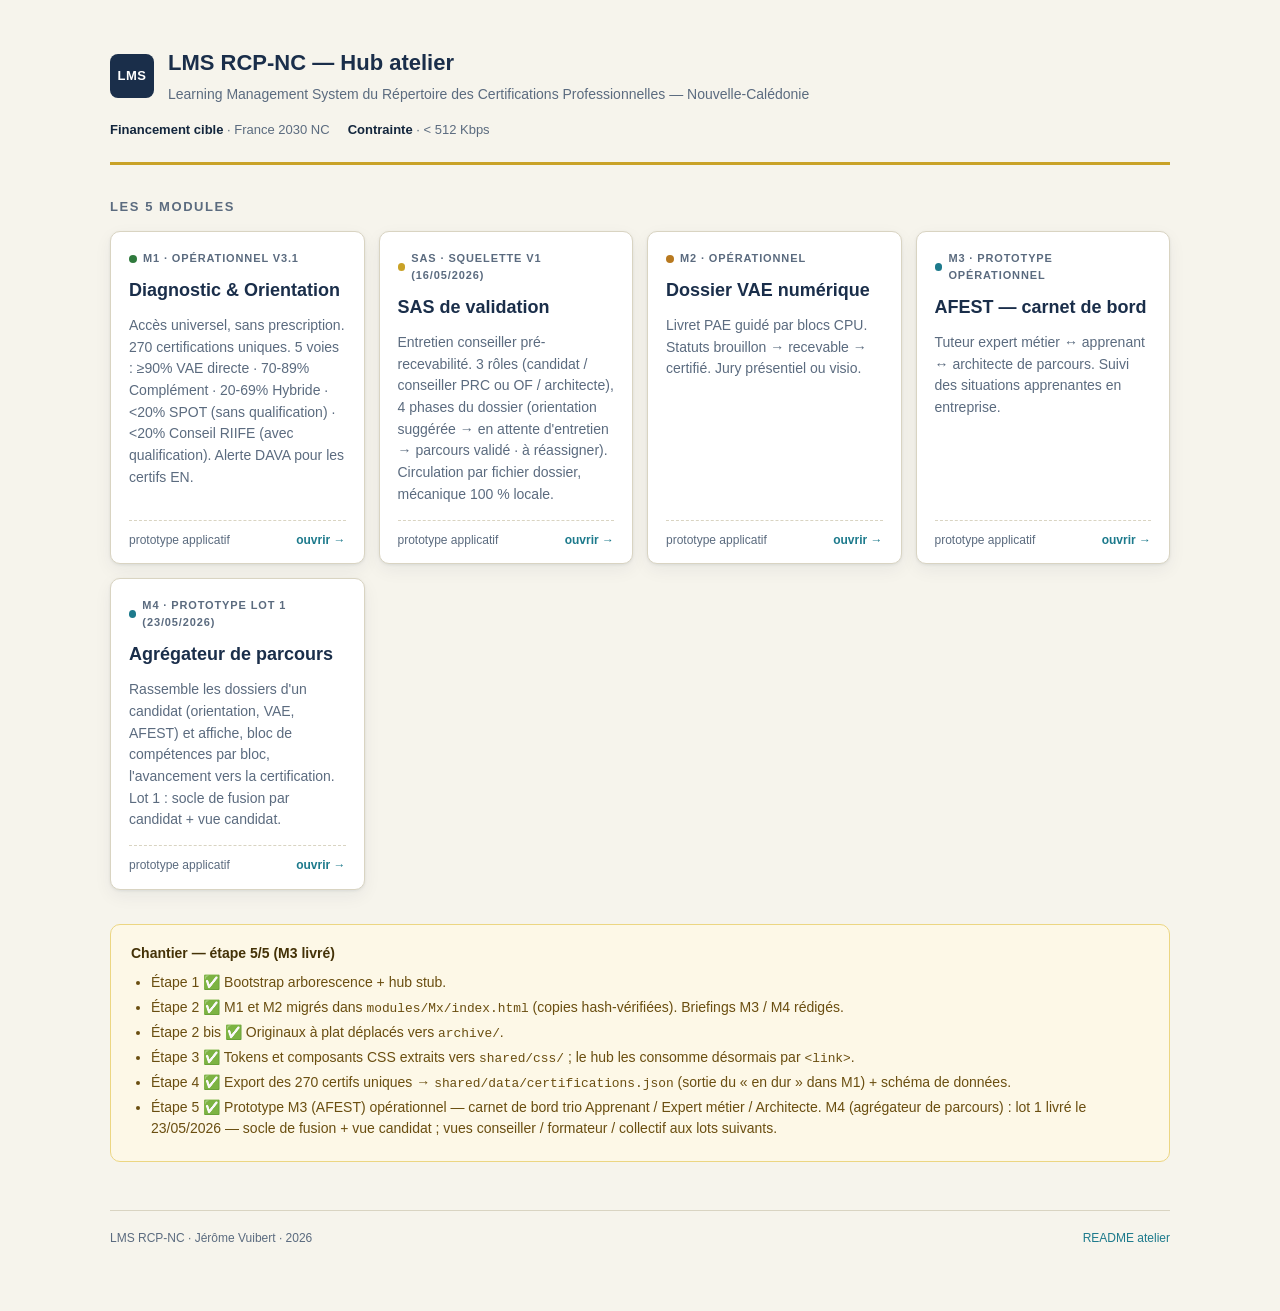
==== commit 7801edb8: "Add files via upload" ====
--- a/index.html
+++ b/index.html
@@ -20,7 +20,6 @@
     </div>
   </div>
   <div class="meta">
-    <div><strong>Porteur envisagé</strong> · organisme de formation référencé</div>
     <div><strong>Financement cible</strong> · France 2030 NC</div>
     <div><strong>Contrainte</strong> · &lt; 512 Kbps</div>
   </div>
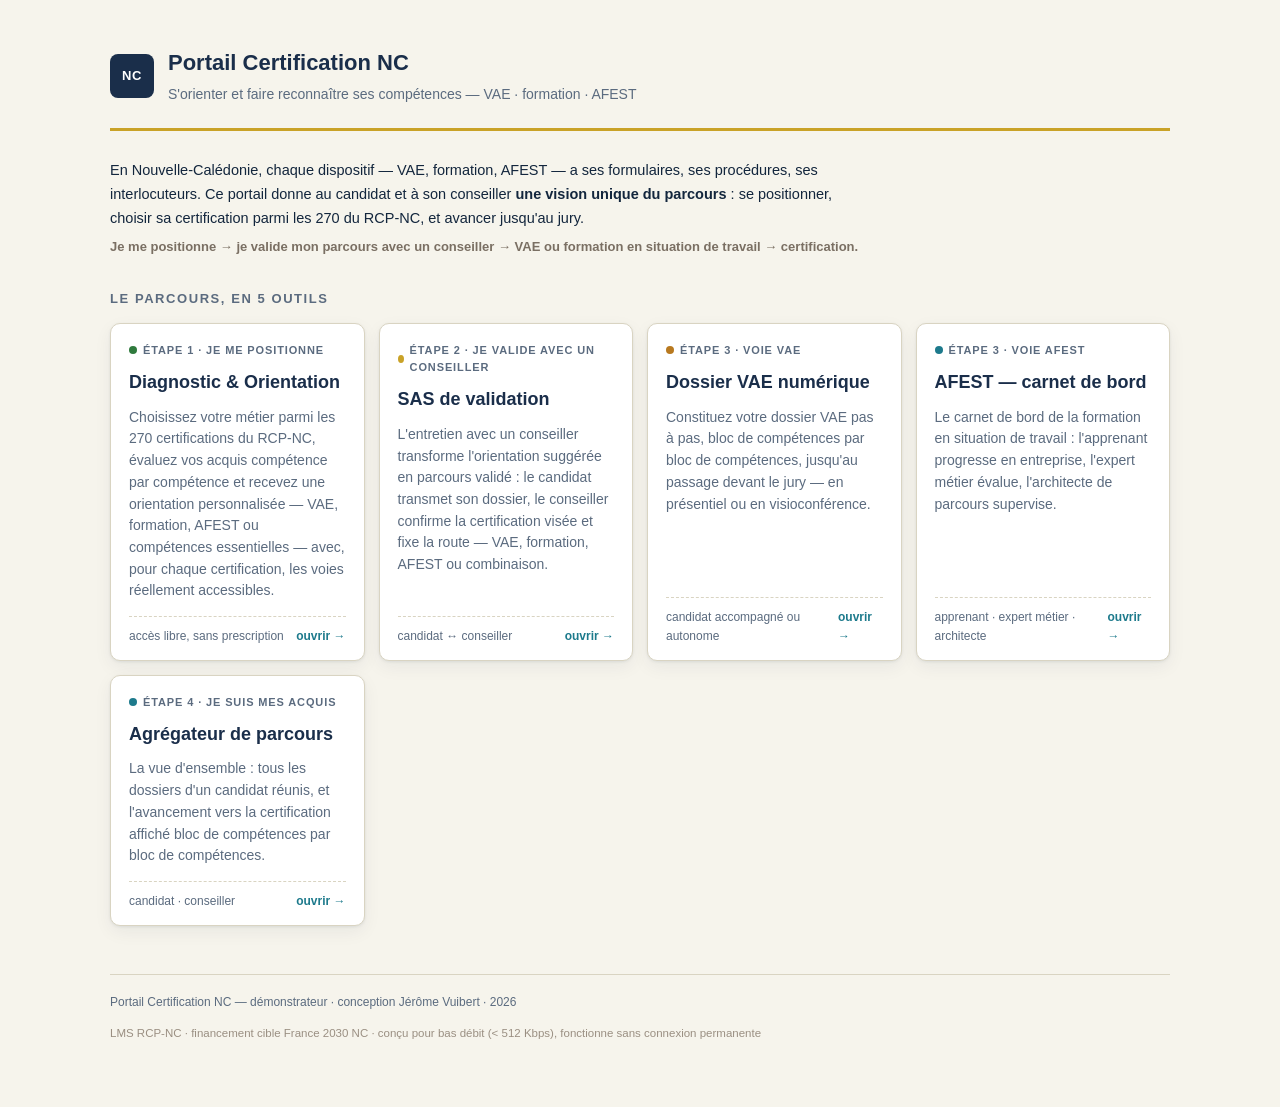
==== commit 5c262d5b: "Add files via upload" ====
--- a/index.html
+++ b/index.html
@@ -3,8 +3,8 @@
 <head>
 <meta charset="utf-8">
 <meta name="viewport" content="width=device-width,initial-scale=1">
-<title>LMS RCP-NC — Hub atelier</title>
-<meta name="description" content="Point d'entrée unique des 4 modules du Learning Management System pour le Répertoire des Certifications Professionnelles de Nouvelle-Calédonie.">
+<title>Portail Certification NC — s'orienter et faire reconnaître ses compétences</title>
+<meta name="description" content="Portail d'orientation et de parcours vers les certifications professionnelles de Nouvelle-Calédonie (RCP-NC) : diagnostic, VAE, formation, AFEST, suivi des acquis.">
 <link rel="stylesheet" href="./shared/css/tokens.css">
 <link rel="stylesheet" href="./shared/css/components.css">
 </head>
@@ -13,73 +13,66 @@
 
 <header class="hub">
   <div class="brand">
-    <div class="mark">LMS</div>
+    <div class="mark">NC</div>
     <div>
-      <h1>LMS RCP-NC — Hub atelier</h1>
-      <div class="sub">Learning Management System du Répertoire des Certifications Professionnelles — Nouvelle-Calédonie</div>
+      <h1>Portail Certification NC</h1>
+      <div class="sub">S'orienter et faire reconnaître ses compétences — VAE · formation · AFEST</div>
     </div>
-  </div>
-  <div class="meta">
-    <div><strong>Financement cible</strong> · France 2030 NC</div>
-    <div><strong>Contrainte</strong> · &lt; 512 Kbps</div>
   </div>
 </header>
 
-<h2 class="section">Les 5 modules</h2>
+<p style="margin:18px 0 6px; font-size:14.5px; line-height:1.65; max-width:760px;">
+En Nouvelle-Calédonie, chaque dispositif — VAE, formation, AFEST — a ses formulaires, ses procédures, ses interlocuteurs.
+Ce portail donne au candidat et à son conseiller <strong>une vision unique du parcours</strong> :
+se positionner, choisir sa certification parmi les 270 du RCP-NC, et avancer jusqu'au jury.
+</p>
+<p style="margin:0 0 22px; font-size:13px; color:#7a6f63; font-weight:600;">
+Je me positionne&nbsp;→&nbsp;je valide mon parcours avec un conseiller&nbsp;→&nbsp;VAE ou formation en situation de travail&nbsp;→&nbsp;certification.
+</p>
+
+<h2 class="section">Le parcours, en 5 outils</h2>
 <div class="grid">
 
   <a class="card m1" href="./modules/M1-diagnostic/index.html">
-    <span class="tag"><span class="dot"></span>M1 · opérationnel v3.1</span>
+    <span class="tag"><span class="dot"></span>Étape 1 · je me positionne</span>
     <h3>Diagnostic &amp; Orientation</h3>
-    <p>Accès universel, sans prescription. 270 certifications uniques. 5 voies : ≥90% VAE directe · 70-89% Complément · 20-69% Hybride · &lt;20% SPOT (sans qualification) · &lt;20% Conseil RIIFE (avec qualification). Alerte DAVA pour les certifs EN.</p>
-    <div class="foot"><span>prototype applicatif</span><span class="arrow">ouvrir →</span></div>
+    <p>Choisissez votre métier parmi les 270 certifications du RCP-NC, évaluez vos acquis compétence par compétence et recevez une orientation personnalisée — VAE, formation, AFEST ou compétences essentielles — avec, pour chaque certification, les voies réellement accessibles.</p>
+    <div class="foot"><span>accès libre, sans prescription</span><span class="arrow">ouvrir →</span></div>
   </a>
 
   <a class="card sas" href="./modules/sas-validation/index.html">
-    <span class="tag"><span class="dot"></span>SAS · squelette V1 (16/05/2026)</span>
+    <span class="tag"><span class="dot"></span>Étape 2 · je valide avec un conseiller</span>
     <h3>SAS de validation</h3>
-    <p>Entretien conseiller pré-recevabilité. 3 rôles (candidat / conseiller PRC ou OF / architecte), 4 phases du dossier (orientation suggérée → en attente d'entretien → parcours validé · à réassigner). Circulation par fichier dossier, mécanique 100 % locale.</p>
-    <div class="foot"><span>prototype applicatif</span><span class="arrow">ouvrir →</span></div>
+    <p>L'entretien avec un conseiller transforme l'orientation suggérée en parcours validé : le candidat transmet son dossier, le conseiller confirme la certification visée et fixe la route — VAE, formation, AFEST ou combinaison.</p>
+    <div class="foot"><span>candidat ↔ conseiller</span><span class="arrow">ouvrir →</span></div>
   </a>
 
   <a class="card m2" href="./modules/M2-vae/index.html">
-    <span class="tag"><span class="dot"></span>M2 · opérationnel</span>
+    <span class="tag"><span class="dot"></span>Étape 3 · voie VAE</span>
     <h3>Dossier VAE numérique</h3>
-    <p>Livret PAE guidé par blocs CPU. Statuts brouillon → recevable → certifié. Jury présentiel ou visio.</p>
-    <div class="foot"><span>prototype applicatif</span><span class="arrow">ouvrir →</span></div>
+    <p>Constituez votre dossier VAE pas à pas, bloc de compétences par bloc de compétences, jusqu'au passage devant le jury — en présentiel ou en visioconférence.</p>
+    <div class="foot"><span>candidat accompagné ou autonome</span><span class="arrow">ouvrir →</span></div>
   </a>
 
   <a class="card m3" href="./modules/M3-afest/index.html">
-    <span class="tag"><span class="dot"></span>M3 · prototype opérationnel</span>
+    <span class="tag"><span class="dot"></span>Étape 3 · voie AFEST</span>
     <h3>AFEST — carnet de bord</h3>
-    <p>Tuteur expert métier ↔ apprenant ↔ architecte de parcours. Suivi des situations apprenantes en entreprise.</p>
-    <div class="foot"><span>prototype applicatif</span><span class="arrow">ouvrir →</span></div>
+    <p>Le carnet de bord de la formation en situation de travail : l'apprenant progresse en entreprise, l'expert métier évalue, l'architecte de parcours supervise.</p>
+    <div class="foot"><span>apprenant · expert métier · architecte</span><span class="arrow">ouvrir →</span></div>
   </a>
 
   <a class="card m4" href="./modules/M4-cpus/index.html">
-    <span class="tag"><span class="dot"></span>M4 · prototype lot 1 (23/05/2026)</span>
+    <span class="tag"><span class="dot"></span>Étape 4 · je suis mes acquis</span>
     <h3>Agrégateur de parcours</h3>
-    <p>Rassemble les dossiers d'un candidat (orientation, VAE, AFEST) et affiche, bloc de compétences par bloc, l'avancement vers la certification. Lot 1 : socle de fusion par candidat + vue candidat.</p>
-    <div class="foot"><span>prototype applicatif</span><span class="arrow">ouvrir →</span></div>
+    <p>La vue d'ensemble : tous les dossiers d'un candidat réunis, et l'avancement vers la certification affiché bloc de compétences par bloc de compétences.</p>
+    <div class="foot"><span>candidat · conseiller</span><span class="arrow">ouvrir →</span></div>
   </a>
 
 </div>
 
-<div class="chantier">
-  <strong>Chantier — étape 5/5 (M3 livré)</strong>
-  <ul>
-    <li>Étape 1 ✅ Bootstrap arborescence + hub stub.</li>
-    <li>Étape 2 ✅ M1 et M2 migrés dans <code>modules/Mx/index.html</code> (copies hash-vérifiées). Briefings M3 / M4 rédigés.</li>
-    <li>Étape 2 bis ✅ Originaux à plat déplacés vers <code>archive/</code>.</li>
-    <li>Étape 3 ✅ Tokens et composants CSS extraits vers <code>shared/css/</code> ; le hub les consomme désormais par <code>&lt;link&gt;</code>.</li>
-    <li>Étape 4 ✅ Export des 270 certifs uniques → <code>shared/data/certifications.json</code> (sortie du « en dur » dans M1) + schéma de données.</li>
-    <li>Étape 5 ✅ Prototype M3 (AFEST) opérationnel — carnet de bord trio Apprenant / Expert métier / Architecte. M4 (agrégateur de parcours) : lot 1 livré le 23/05/2026 — socle de fusion + vue candidat ; vues conseiller / formateur / collectif aux lots suivants.</li>
-  </ul>
-</div>
-
 <footer>
-  <div>LMS RCP-NC · Jérôme Vuibert · 2026</div>
-  <div><a href="./README.md">README atelier</a></div>
+  <div>Portail Certification NC — démonstrateur · conception Jérôme Vuibert · 2026</div>
+  <div style="margin-top:4px; font-size:11.5px; color:#9a8f82;">LMS RCP-NC · financement cible France 2030 NC · conçu pour bas débit (&lt; 512 Kbps), fonctionne sans connexion permanente</div>
 </footer>
 
 </div>
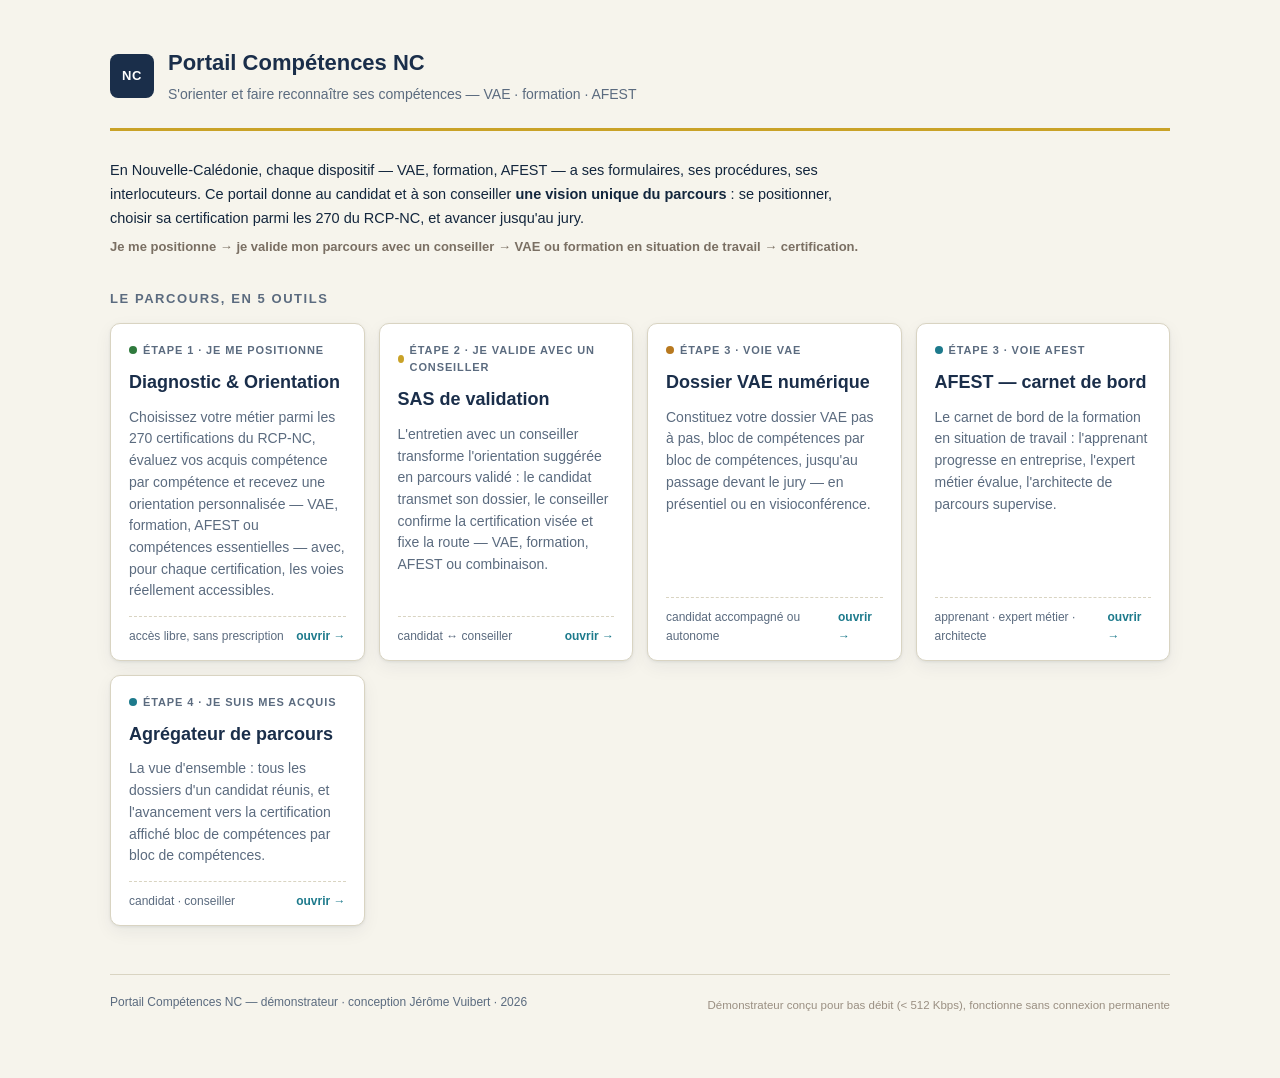
==== commit c57c6c68: "Add files via upload" ====
--- a/index.html
+++ b/index.html
@@ -3,7 +3,7 @@
 <head>
 <meta charset="utf-8">
 <meta name="viewport" content="width=device-width,initial-scale=1">
-<title>Portail Certification NC — s'orienter et faire reconnaître ses compétences</title>
+<title>Portail Compétences NC — s'orienter et faire reconnaître ses compétences</title>
 <meta name="description" content="Portail d'orientation et de parcours vers les certifications professionnelles de Nouvelle-Calédonie (RCP-NC) : diagnostic, VAE, formation, AFEST, suivi des acquis.">
 <link rel="stylesheet" href="./shared/css/tokens.css">
 <link rel="stylesheet" href="./shared/css/components.css">
@@ -15,7 +15,7 @@
   <div class="brand">
     <div class="mark">NC</div>
     <div>
-      <h1>Portail Certification NC</h1>
+      <h1>Portail Compétences NC</h1>
       <div class="sub">S'orienter et faire reconnaître ses compétences — VAE · formation · AFEST</div>
     </div>
   </div>
@@ -71,8 +71,8 @@
 </div>
 
 <footer>
-  <div>Portail Certification NC — démonstrateur · conception Jérôme Vuibert · 2026</div>
-  <div style="margin-top:4px; font-size:11.5px; color:#9a8f82;">LMS RCP-NC · financement cible France 2030 NC · conçu pour bas débit (&lt; 512 Kbps), fonctionne sans connexion permanente</div>
+  <div>Portail Compétences NC — démonstrateur · conception Jérôme Vuibert · 2026</div>
+  <div style="margin-top:4px; font-size:11.5px; color:#9a8f82;">Démonstrateur conçu pour bas débit (&lt; 512 Kbps), fonctionne sans connexion permanente</div>
 </footer>
 
 </div>
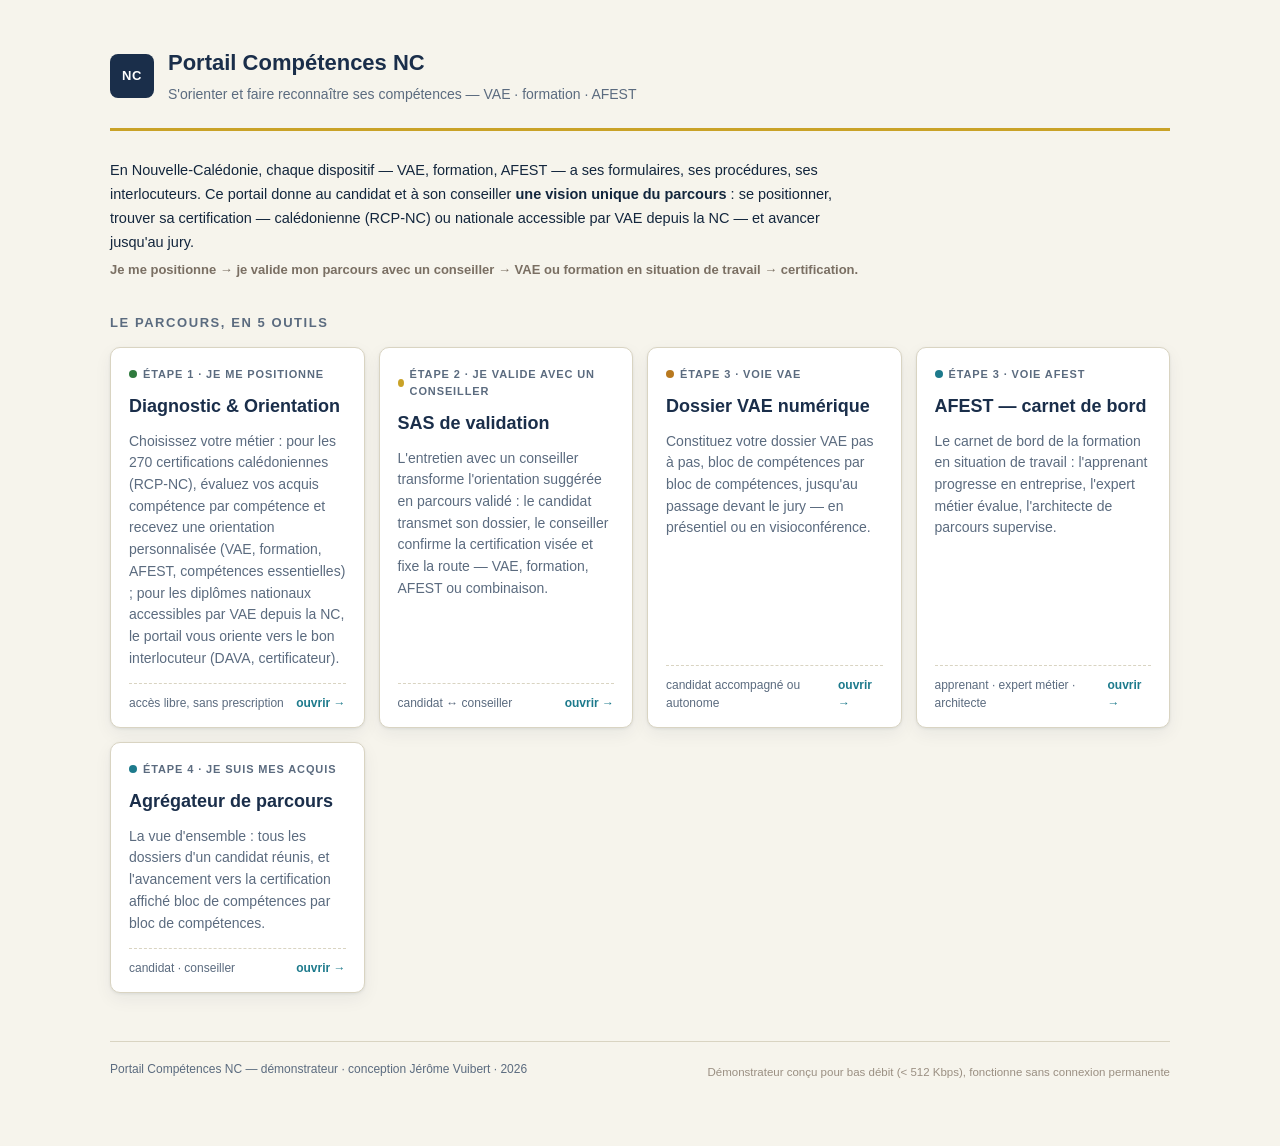
==== commit 7c331791: "Add files via upload" ====
--- a/index.html
+++ b/index.html
@@ -24,7 +24,7 @@
 <p style="margin:18px 0 6px; font-size:14.5px; line-height:1.65; max-width:760px;">
 En Nouvelle-Calédonie, chaque dispositif — VAE, formation, AFEST — a ses formulaires, ses procédures, ses interlocuteurs.
 Ce portail donne au candidat et à son conseiller <strong>une vision unique du parcours</strong> :
-se positionner, choisir sa certification parmi les 270 du RCP-NC, et avancer jusqu'au jury.
+se positionner, trouver sa certification — calédonienne (RCP-NC) ou nationale accessible par VAE depuis la NC — et avancer jusqu'au jury.
 </p>
 <p style="margin:0 0 22px; font-size:13px; color:#7a6f63; font-weight:600;">
 Je me positionne&nbsp;→&nbsp;je valide mon parcours avec un conseiller&nbsp;→&nbsp;VAE ou formation en situation de travail&nbsp;→&nbsp;certification.
@@ -36,7 +36,7 @@
   <a class="card m1" href="./modules/M1-diagnostic/index.html">
     <span class="tag"><span class="dot"></span>Étape 1 · je me positionne</span>
     <h3>Diagnostic &amp; Orientation</h3>
-    <p>Choisissez votre métier parmi les 270 certifications du RCP-NC, évaluez vos acquis compétence par compétence et recevez une orientation personnalisée — VAE, formation, AFEST ou compétences essentielles — avec, pour chaque certification, les voies réellement accessibles.</p>
+    <p>Choisissez votre métier : pour les 270 certifications calédoniennes (RCP-NC), évaluez vos acquis compétence par compétence et recevez une orientation personnalisée (VAE, formation, AFEST, compétences essentielles) ; pour les diplômes nationaux accessibles par VAE depuis la NC, le portail vous oriente vers le bon interlocuteur (DAVA, certificateur).</p>
     <div class="foot"><span>accès libre, sans prescription</span><span class="arrow">ouvrir →</span></div>
   </a>
 
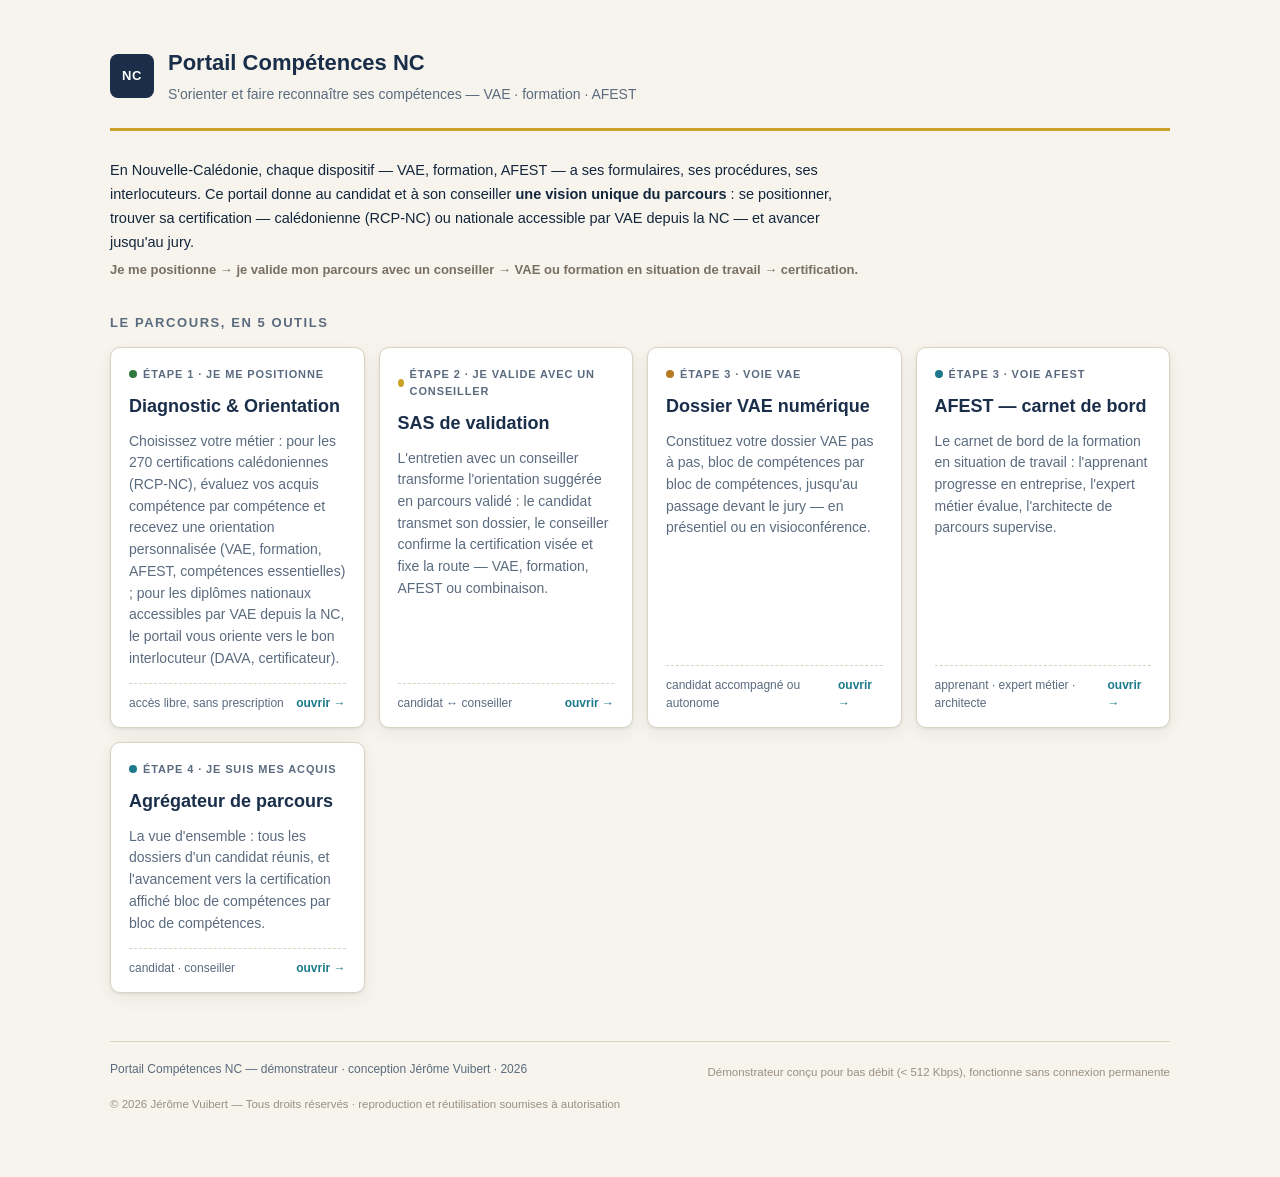
==== commit ccd930e4: "Add files via upload" ====
--- a/index.html
+++ b/index.html
@@ -73,6 +73,7 @@
 <footer>
   <div>Portail Compétences NC — démonstrateur · conception Jérôme Vuibert · 2026</div>
   <div style="margin-top:4px; font-size:11.5px; color:#9a8f82;">Démonstrateur conçu pour bas débit (&lt; 512 Kbps), fonctionne sans connexion permanente</div>
+  <div style="margin-top:4px; font-size:11.5px; color:#9a8f82;">© 2026 Jérôme Vuibert — Tous droits réservés · reproduction et réutilisation soumises à autorisation</div>
 </footer>
 
 </div>
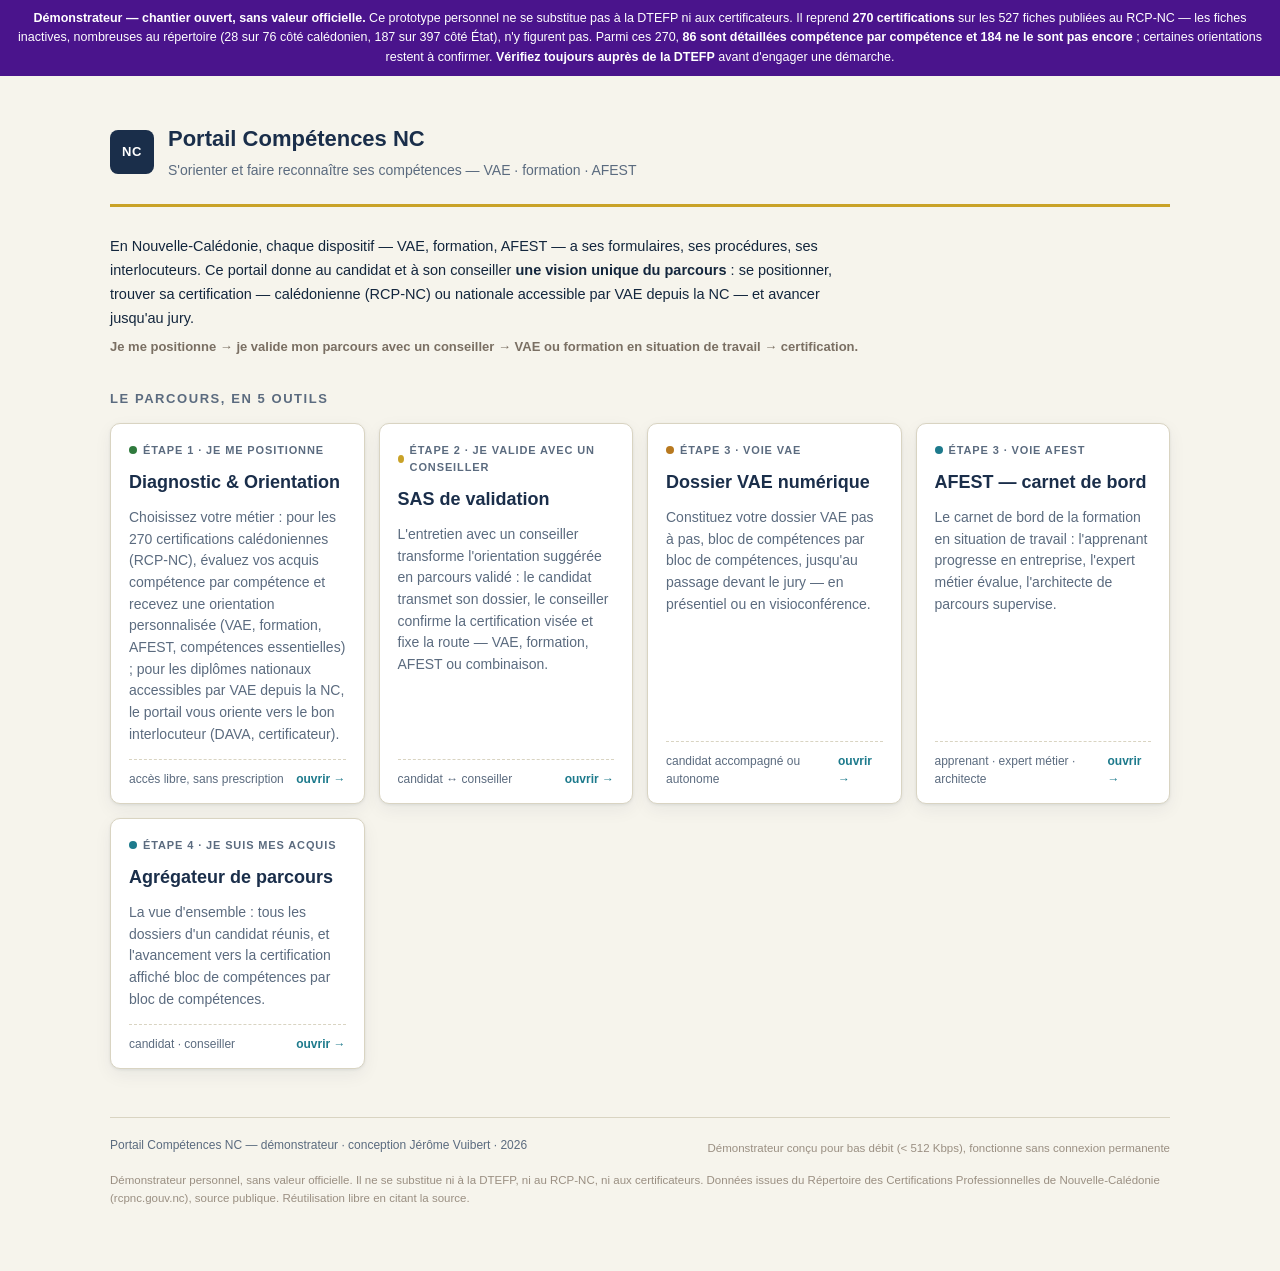
==== commit bedc5973: "Add files via upload" ====
--- a/index.html
+++ b/index.html
@@ -9,6 +9,14 @@
 <link rel="stylesheet" href="./shared/css/components.css">
 </head>
 <body>
+<div style="background:#4a148c;color:#fff;padding:9px 16px;font-size:12.5px;line-height:1.55;text-align:center;">
+  <strong>Démonstrateur — chantier ouvert, sans valeur officielle.</strong>
+  Ce prototype personnel ne se substitue pas à la DTEFP ni aux certificateurs.
+  Il reprend <strong>270 certifications</strong> sur les 527 fiches publiées au RCP-NC — les fiches inactives, nombreuses au répertoire
+  (28 sur 76 côté calédonien, 187 sur 397 côté État), n'y figurent pas. Parmi ces 270, <strong>86 sont détaillées compétence par
+  compétence et 184 ne le sont pas encore</strong> ; certaines orientations restent à confirmer.
+  <strong>Vérifiez toujours auprès de la DTEFP</strong> avant d'engager une démarche.
+</div>
 <div class="container">
 
 <header class="hub">
@@ -73,7 +81,7 @@
 <footer>
   <div>Portail Compétences NC — démonstrateur · conception Jérôme Vuibert · 2026</div>
   <div style="margin-top:4px; font-size:11.5px; color:#9a8f82;">Démonstrateur conçu pour bas débit (&lt; 512 Kbps), fonctionne sans connexion permanente</div>
-  <div style="margin-top:4px; font-size:11.5px; color:#9a8f82;">© 2026 Jérôme Vuibert — Tous droits réservés · reproduction et réutilisation soumises à autorisation</div>
+  <div style="margin-top:4px; font-size:11.5px; color:#9a8f82;">Démonstrateur personnel, sans valeur officielle. Il ne se substitue ni à la DTEFP, ni au RCP-NC, ni aux certificateurs. Données issues du Répertoire des Certifications Professionnelles de Nouvelle-Calédonie (rcpnc.gouv.nc), source publique. Réutilisation libre en citant la source.</div>
 </footer>
 
 </div>
